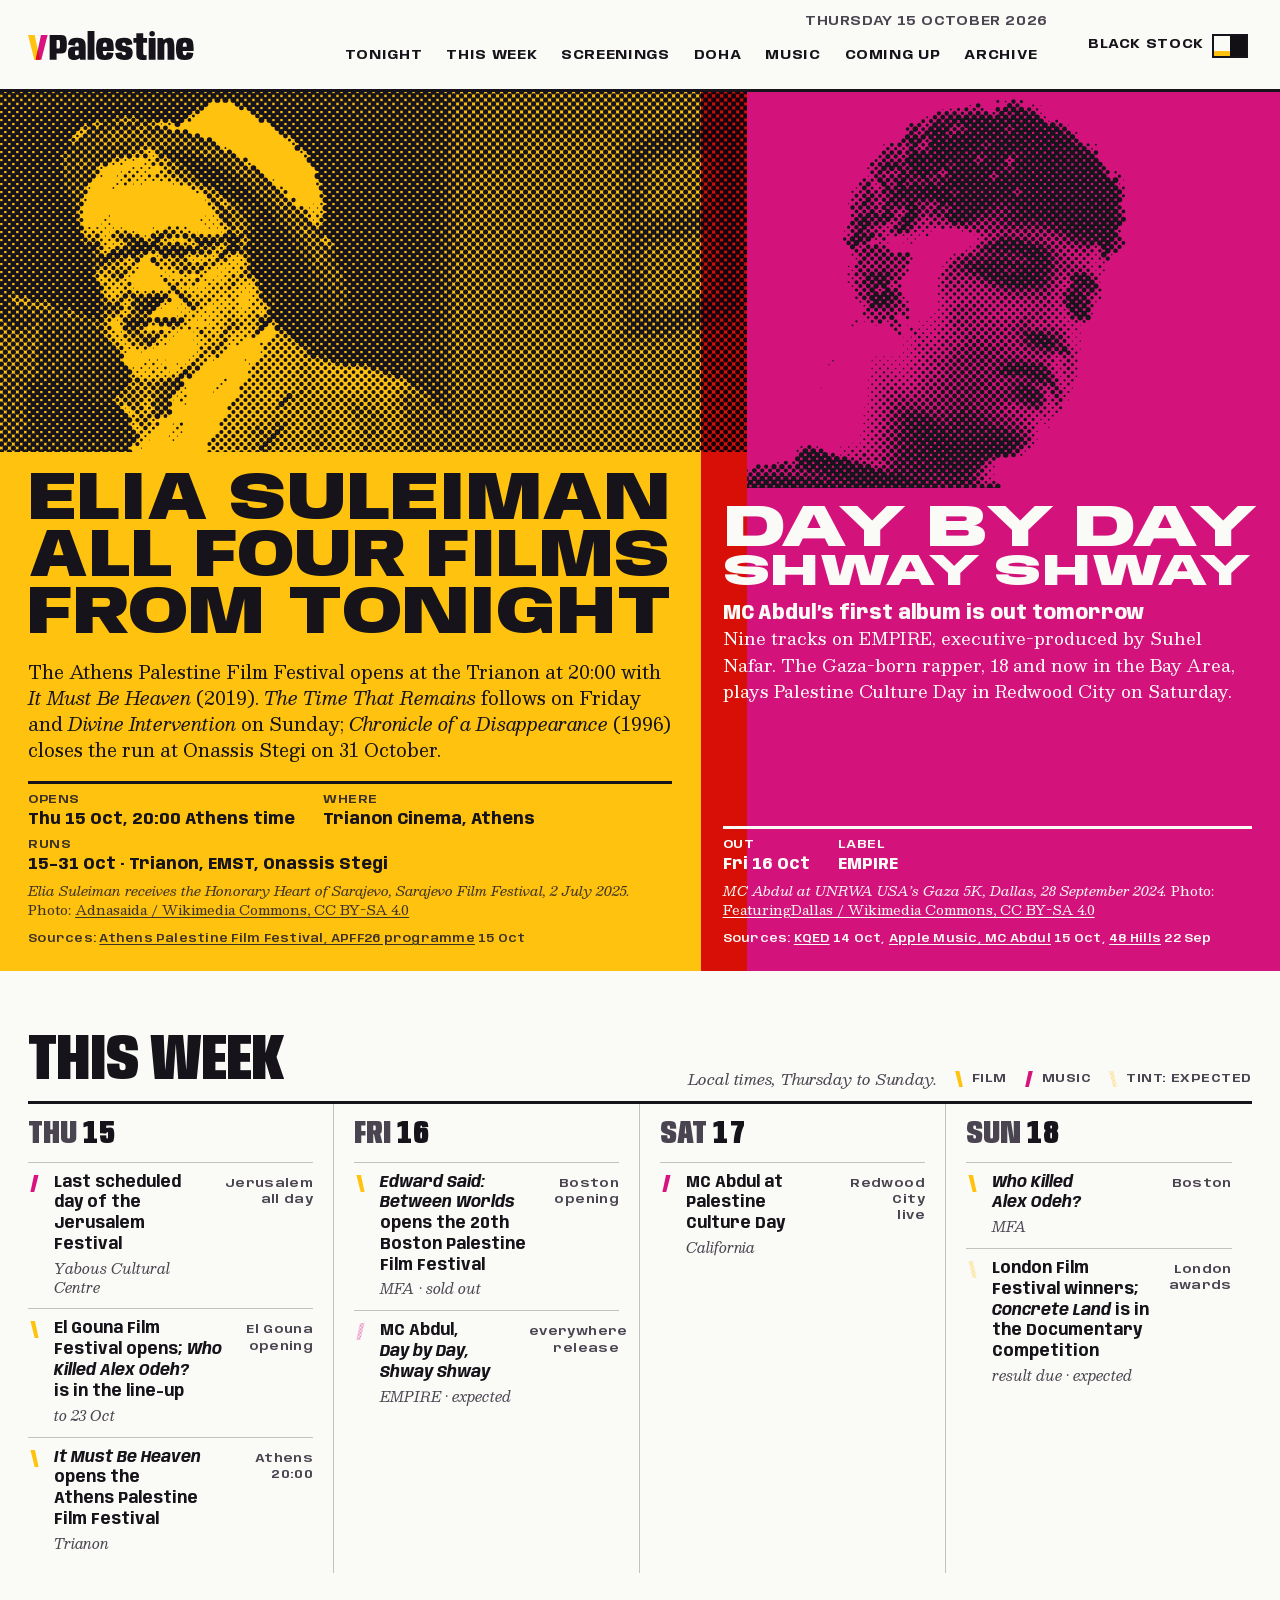
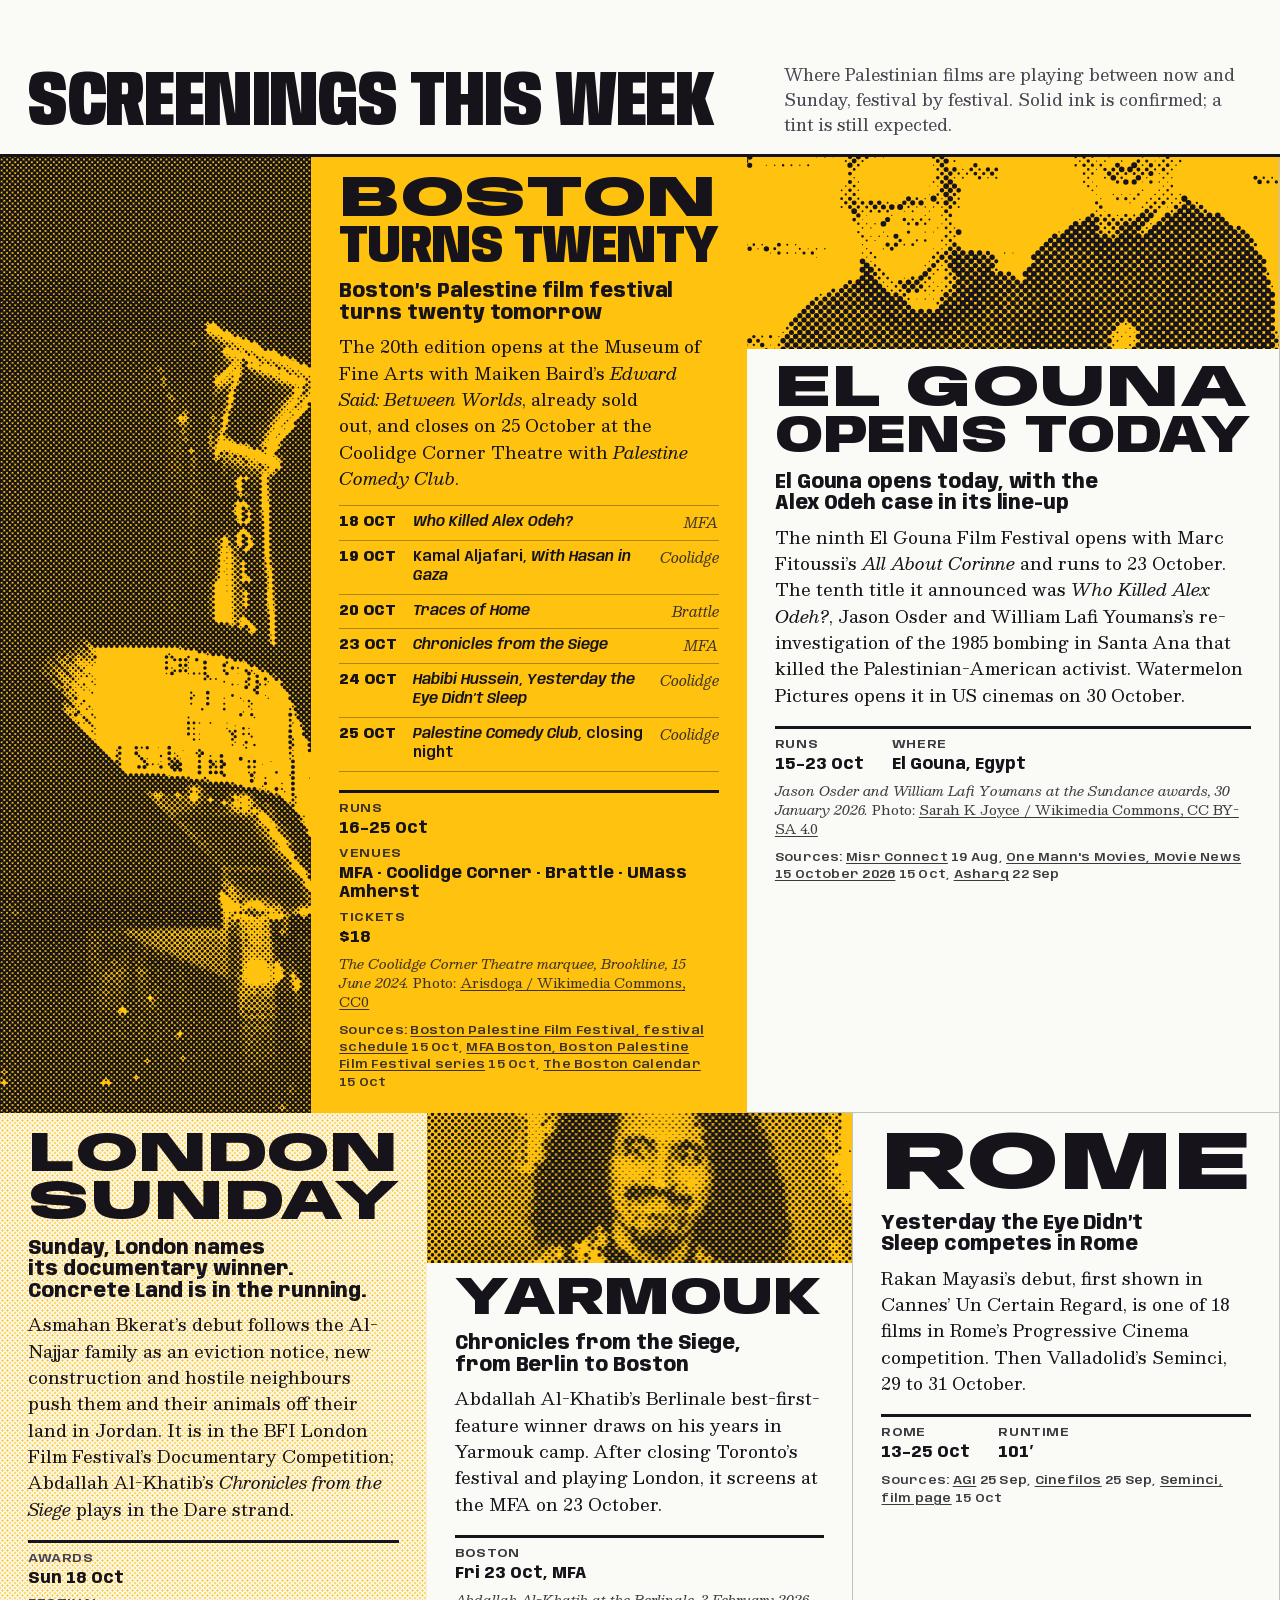
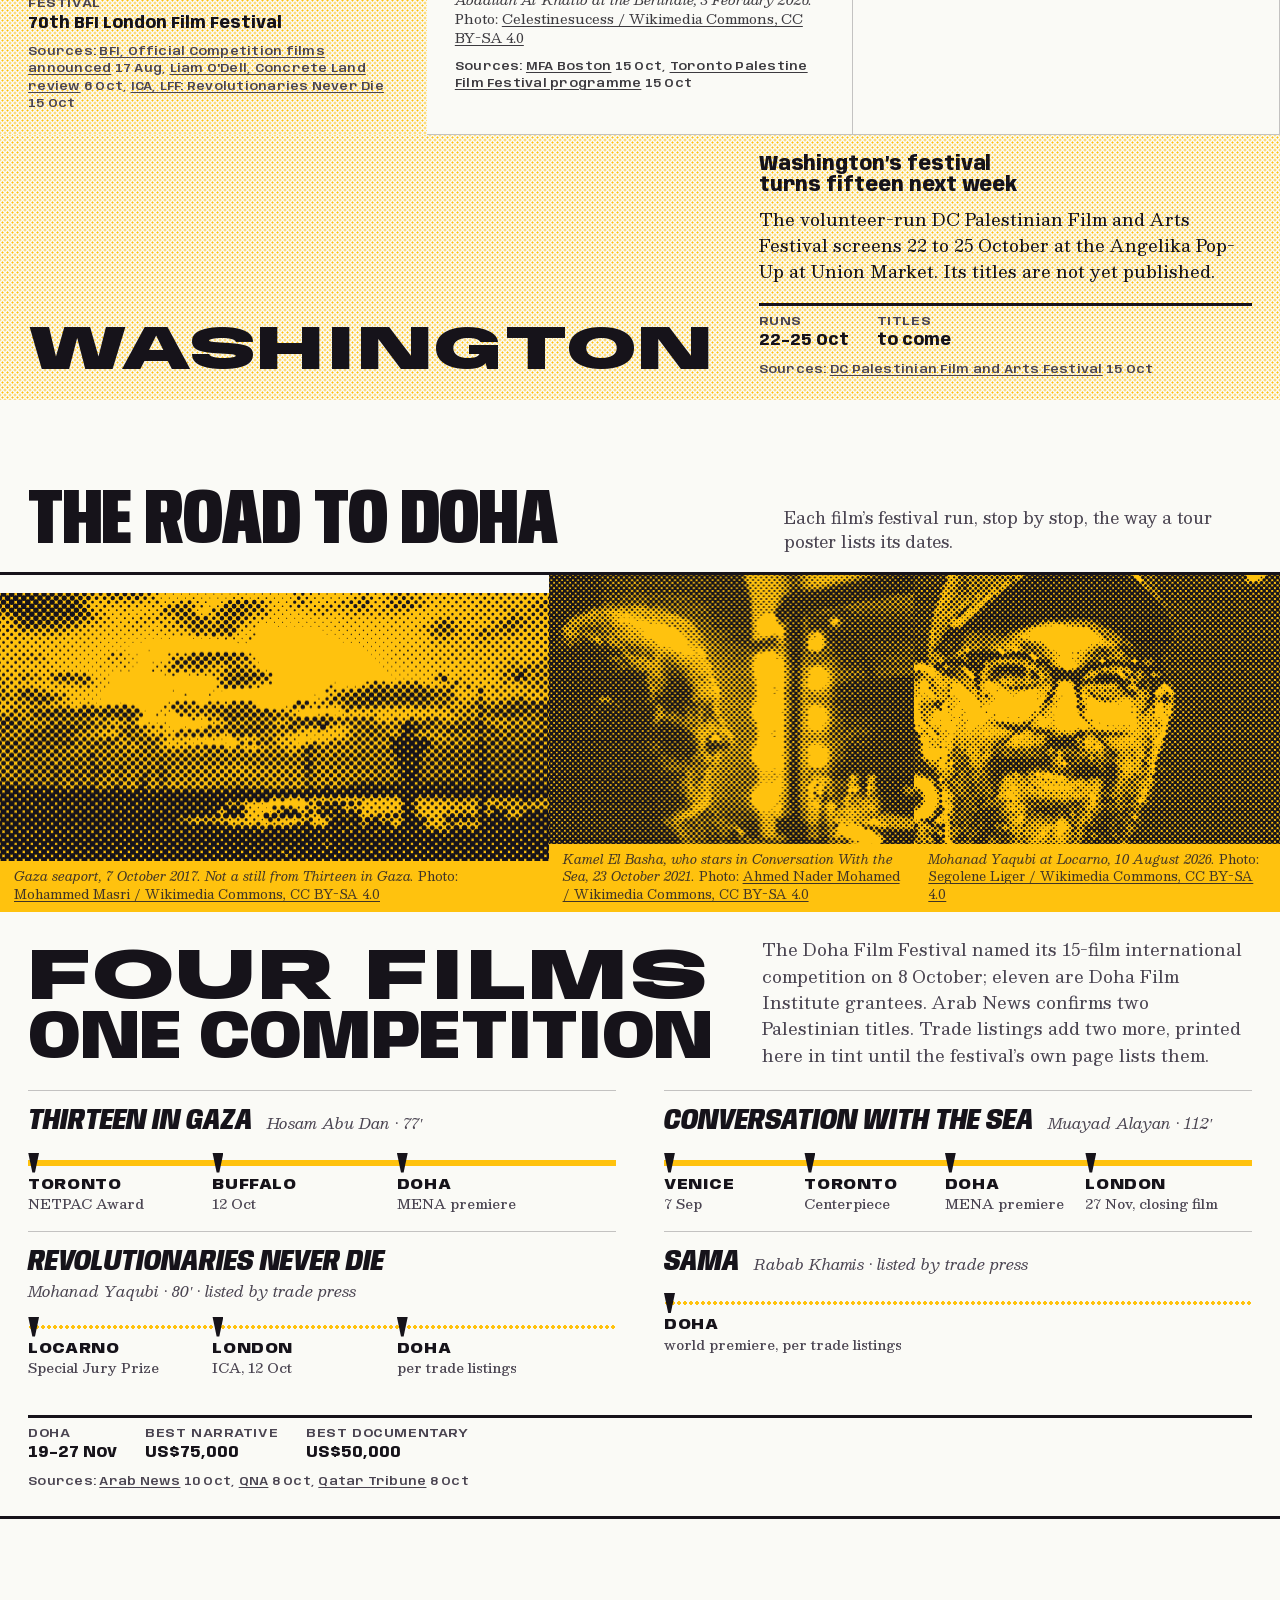
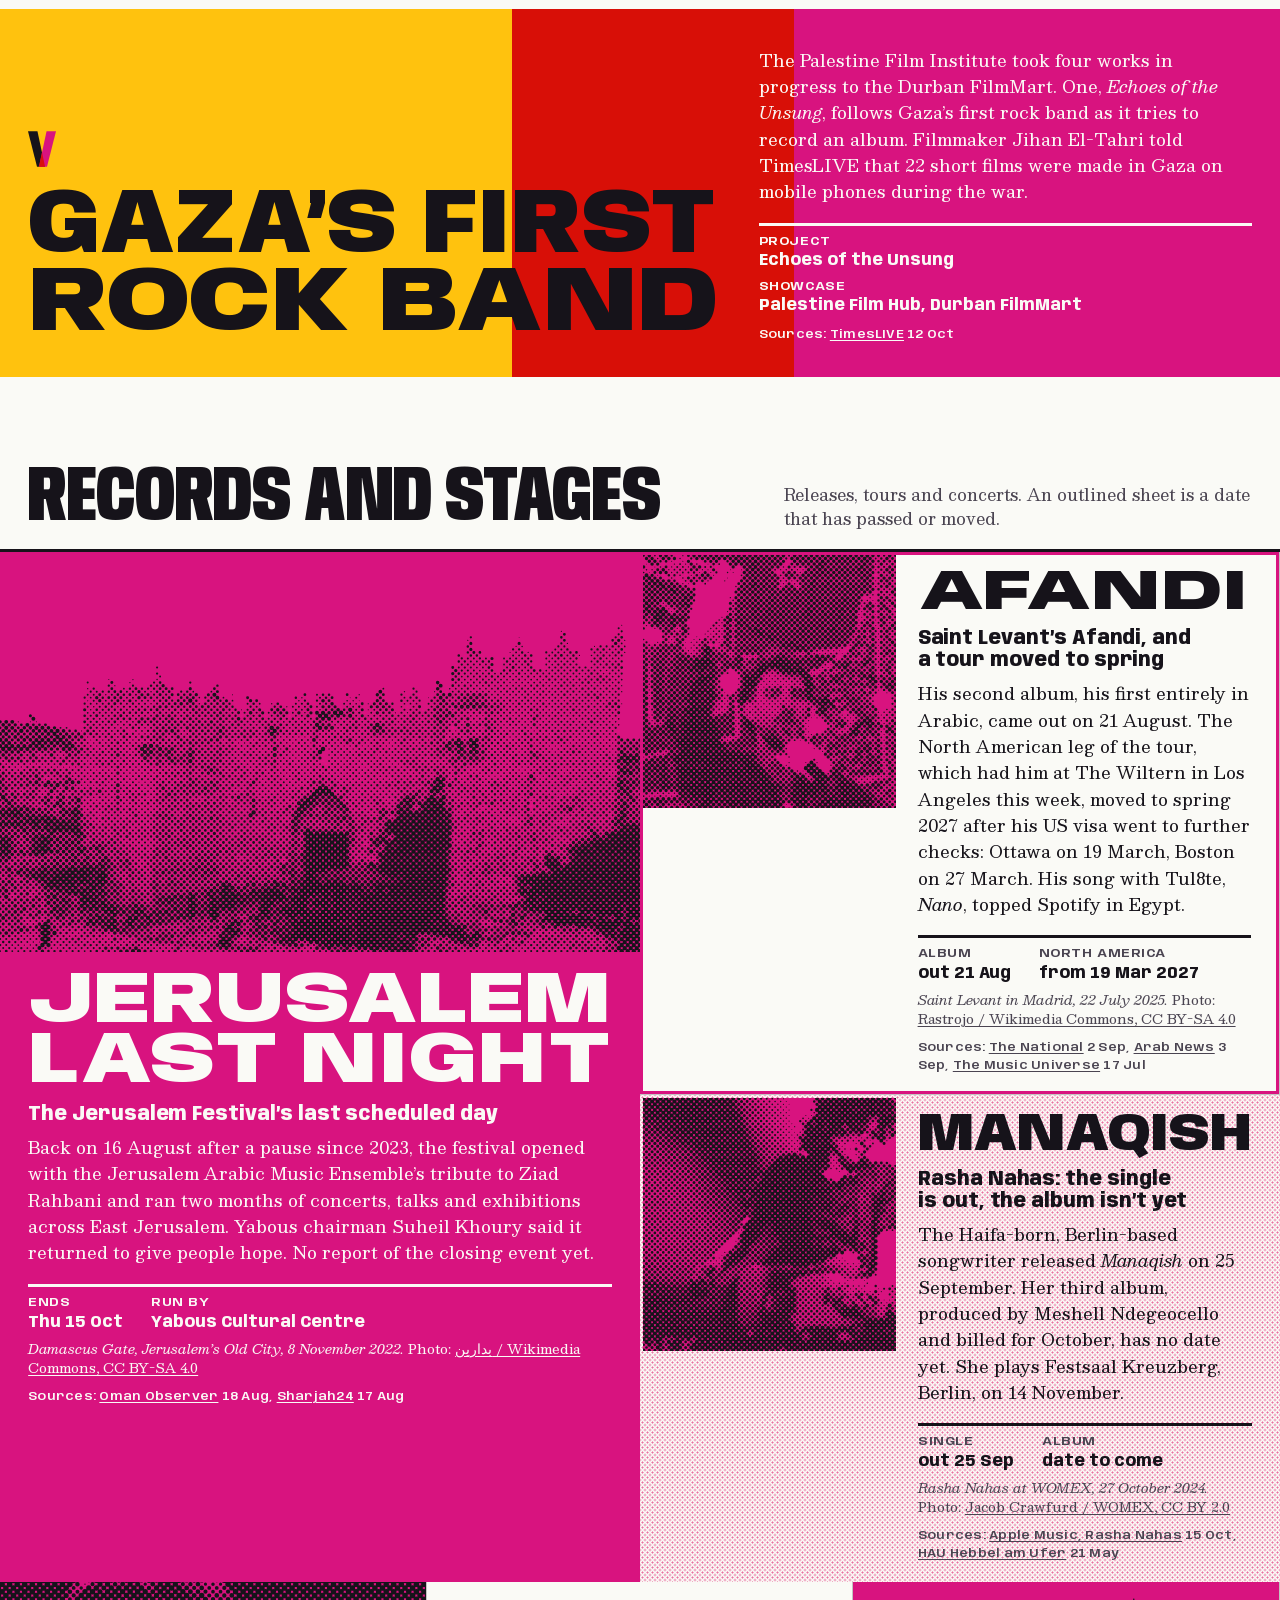
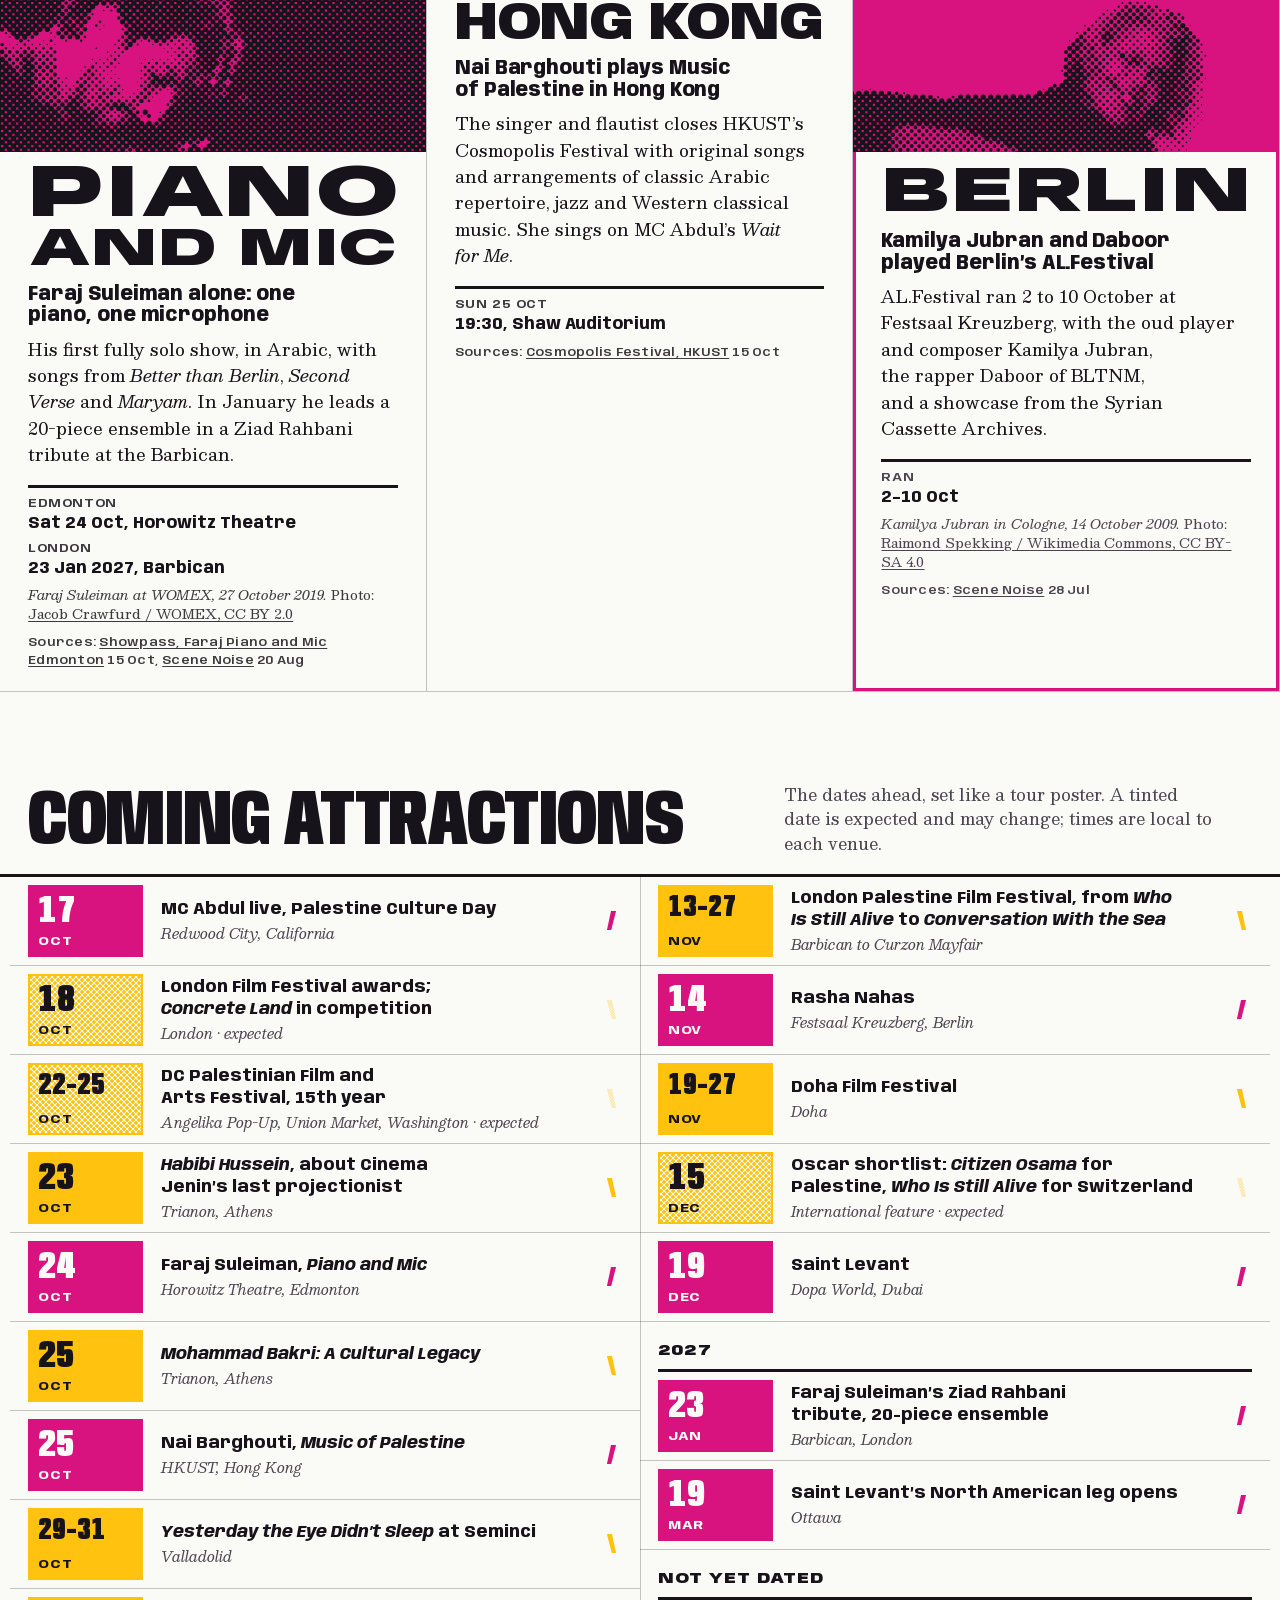
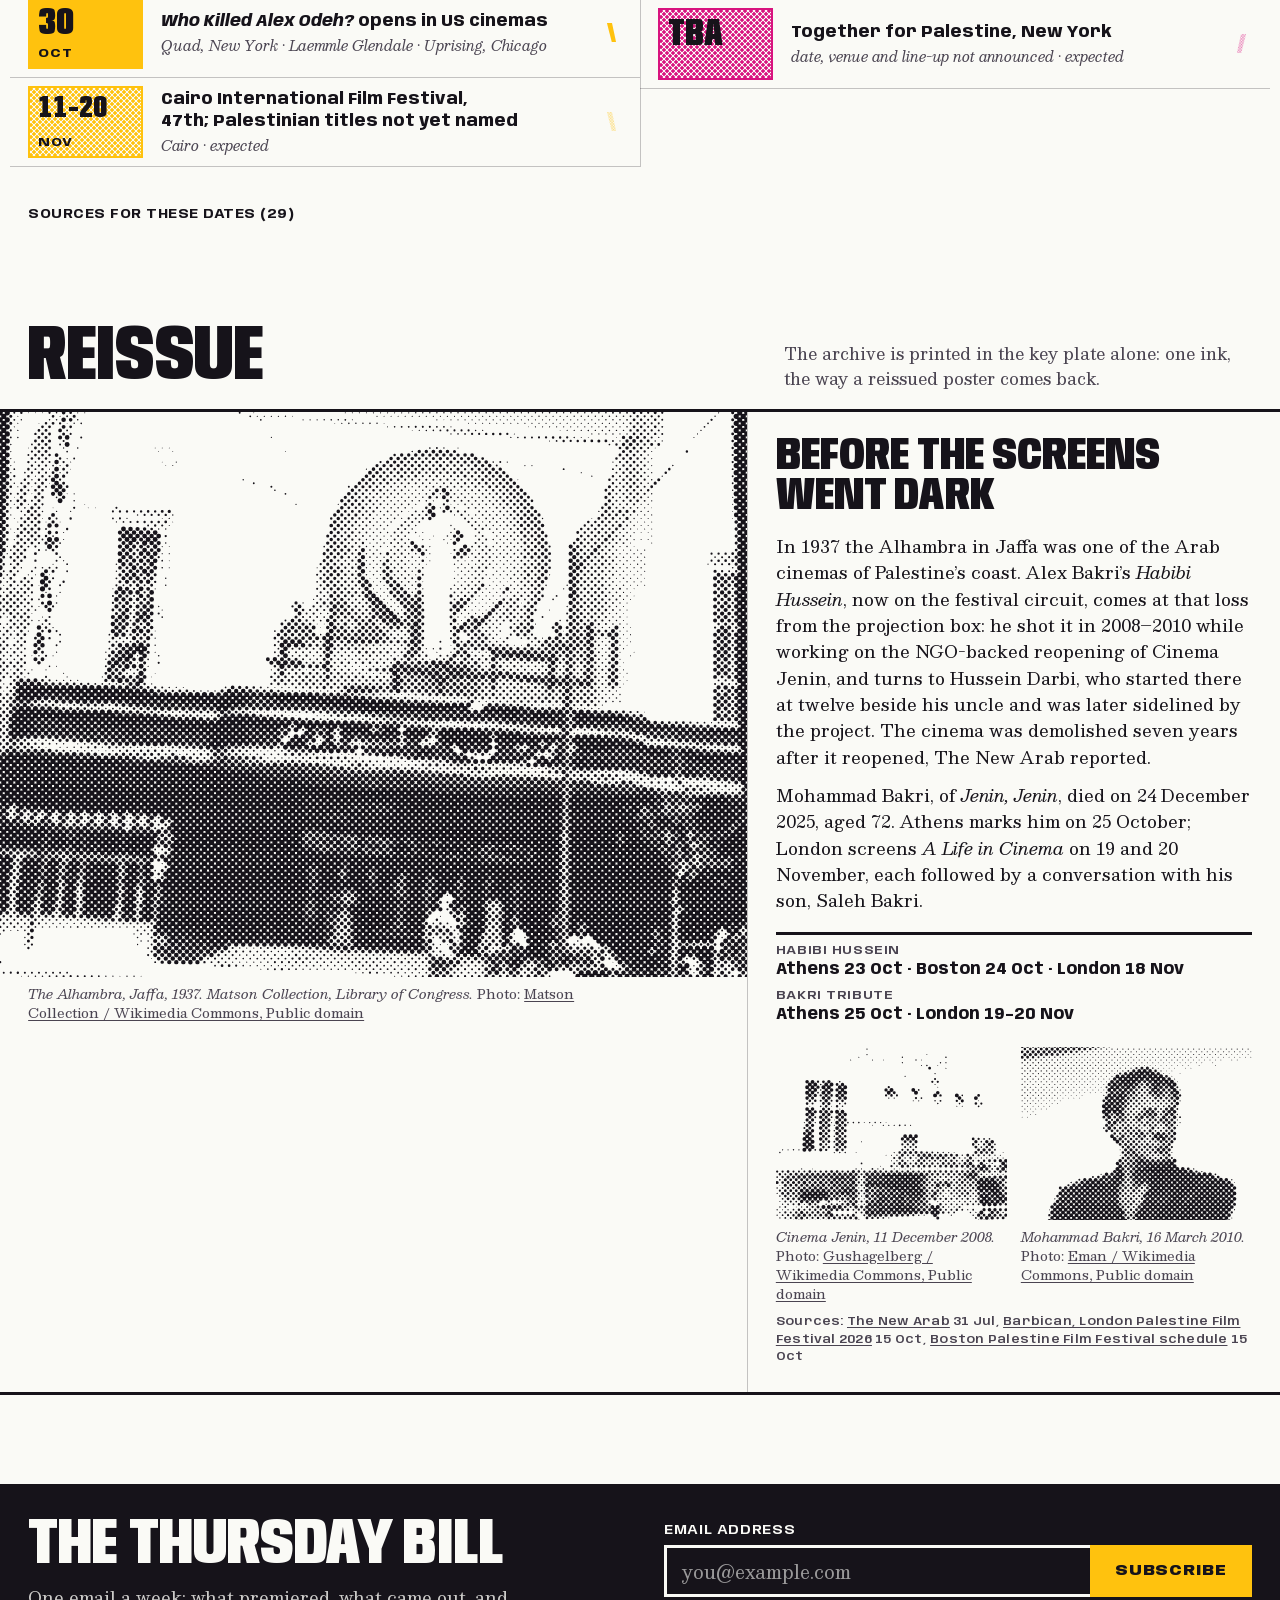
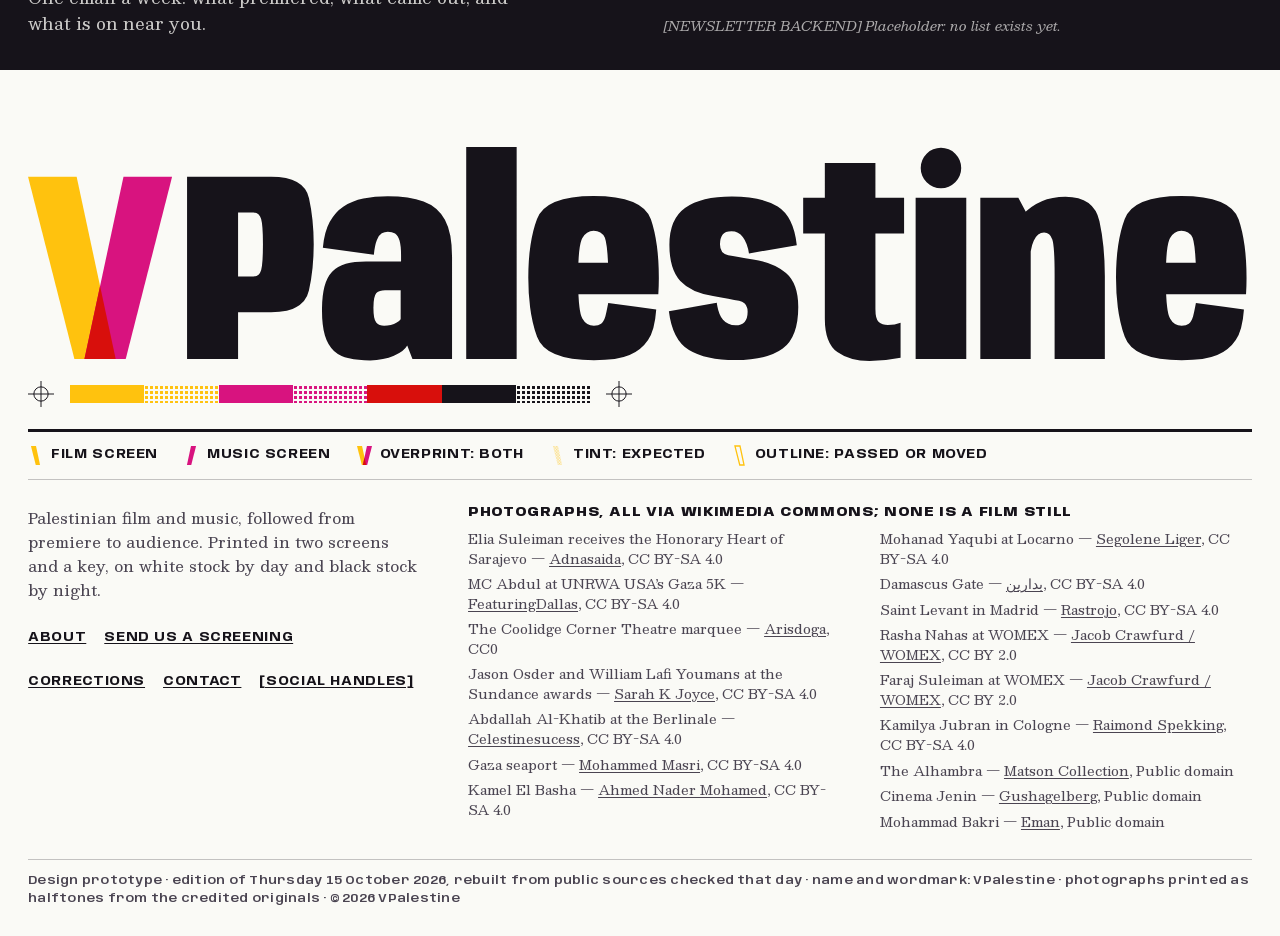
==== home.html @ 3d2f8ad1 "VPalestine prototype: Overprint identity book and homepage Identity built from zero for VPalestine (" ====
<!doctype html>
<html lang="en">
<head>
<meta charset="utf-8">
<meta name="viewport" content="width=device-width, initial-scale=1">
<title>VPalestine — Palestinian film and music · Thursday 15 October 2026</title>
<meta name="description" content="Palestinian film and music, followed from premiere to audience: tonight Elia Suleiman opens Athens, tomorrow MC Abdul's first album.">
<meta name="theme-color" content="#FAFAF6">
<meta property="og:type" content="website">
<meta property="og:site_name" content="VPalestine">
<meta property="og:title" content="VPalestine — Palestinian film and music">
<meta property="og:description" content="Followed from premiere to audience. Printed in two screens and a key.">
<meta property="og:image" content="https://taktek-dev.github.io/vpalestine-prototype/assets/og.png">
<meta name="twitter:card" content="summary_large_image">
<link rel="icon" href="favicon.svg?v=7" type="image/svg+xml">
<link rel="preload" href="assets/fonts/anybody-var.woff2?v=1" as="font" type="font/woff2" crossorigin>
<link rel="preload" href="assets/fonts/besley-var.woff2?v=1" as="font" type="font/woff2" crossorigin>
<link rel="stylesheet" href="assets/css/vp.css?v=7">
<script>(function(){var d=document.documentElement;try{if(localStorage.getItem('vp-stock')==='black')d.dataset.stock='black'}catch(e){}
var seen=false;try{seen=sessionStorage.getItem('vp-pulled')==='1'}catch(e){}
if((location.search.indexOf('pull')>-1||!seen)&&!matchMedia('(prefers-reduced-motion: reduce)').matches&&document.visibilityState!=='hidden'){d.classList.add('pulling');setTimeout(function(){d.classList.remove('pulling')},6000)}})();</script>
</head>
<body id="top">
<!--
THESIS: VPalestine prints Palestinian film and music like its film-week and concert posters: film in one silkscreen ink, music in the other, a third colour where they overprint. Refuses the dark streaming poster-grid and the festival-programme template.
OWN-WORLD: White stock is the light (black stock at night, inks opaque on an underbase). Projector yellow, fuchsia, overprint red, key. Anybody set to each sheet's measure by width, Besley for reading. Photos as 45-degree halftones. Rank by sheet format; state by ink density (solid, tint, outline); the V strokes are the legend.
STORY: Readers see tonight's film and tomorrow's record, plan the week from the handbill, follow festival runs, check dates ahead.
FIRST VIEWPORT: Left 7/12, a yellow one-sheet: halftone Suleiman, three fitted title lines, deck, billing band. Right: fuchsia MC Abdul sleeve overprinting the one-sheet's edge in red. Directly under, the This week handbill as a day-column strip.
FORM: Overprint, grounded candidate 3 of 7, seed 0b2cf4c5.
FINISH: unreviewed and undocumented is unfinished; this build ends with the finish review, the verdict, and DESIGN.md
-->
<a class="skip" href="#main">Skip to the edition</a><svg width="0" height="0" style="position:absolute" aria-hidden="true" focusable="false"><defs><pattern id="tint-f" width="110" height="110" patternUnits="userSpaceOnUse"><circle cx="27" cy="27" r="26" fill="var(--film)"/><circle cx="82" cy="82" r="26" fill="var(--film)"/></pattern><pattern id="tint-m" width="110" height="110" patternUnits="userSpaceOnUse"><circle cx="27" cy="27" r="26" fill="var(--music)"/><circle cx="82" cy="82" r="26" fill="var(--music)"/></pattern><pattern id="tint-o" width="110" height="110" patternUnits="userSpaceOnUse"><circle cx="27" cy="27" r="26" fill="var(--over)"/><circle cx="82" cy="82" r="26" fill="var(--over)"/></pattern></defs></svg><div class="marks" aria-hidden="true"><i></i><i></i><i></i><i></i></div><div class="squeegee" aria-hidden="true"></div><header class="mast"><a class="mark" href="./home.html"><svg viewBox="0 -220 9063 1570" role="img" aria-label="VPalestine, home"><path class="f" d="M0.0 0.0L360.0 0.0L649.2 1350.0L343.5 1350.0Z"/><path class="m" d="M707.0 0.0L1067.0 0.0L723.5 1350.0L417.8 1350.0Z"/><path class="o" d="M533.5 810.0L649.2 1350.0L417.8 1350.0Z"/><g class="w"><path transform="translate(1137 1350) scale(1 -1)" d="M40.872472789138556 0.0H418.6870838999748V346.0653406791389H663.1478675603867Q907.6145270727575 346.0653406791389 943.3359496425837 506.2498502526432Q979.05737221241 666.4343598261476 979.05737221241 850.2591231539845Q979.05737221241 1032.180932380259 944.0916869472712 1191.0904661901295Q909.1260016821325 1350.0 663.1478675603867 1350.0H40.872472789138556ZM418.6870838999748 611.4152366258204V1084.6501040533185H533.0216710343957Q575.2065082378685 1084.6501040533185 589.0512640122324 1037.6693802587688Q602.8960197865963 990.6886564642191 602.8960197865963 849.2678052866759Q602.8960197865963 706.393810916692 589.8070013169199 658.9045237712562Q576.7179828472435 611.4152366258204 533.0216710343957 611.4152366258204ZM1396.9759109020233 -10.430395152419806Q1446.3371845073998 -10.430395152419806 1491.351659733802 -0.8061260934919119Q1536.3661349602044 8.818142965435982 1572.9924976434559 24.75077431462705Q1609.6188603267074 40.68340566381812 1635.436639867723 59.77705954760313Q1661.2544194087386 78.87071343138814 1671.5924309194088 99.34230790659785L1710.1843377761543 0.0H2003.5082371346653V757.9716009907424Q2003.5082371346653 934.7974900901318 1950.694851236418 1031.5084442421794Q1897.8814653381705 1128.219398394227 1792.7007393520325 1167.0112431496382Q1687.5200133658946 1205.8030879050493 1527.5993469804525 1205.8030879050493Q1429.8090711273253 1205.8030879050493 1346.5483389552683 1188.4870596583933Q1263.2876067832112 1171.1710314117372 1200.2155973874032 1129.939749887213Q1137.1435879915953 1088.708468362689 1096.973026432097 1013.9805184099823Q1056.8024648725986 939.2525684572756 1046.7040048539639 824.3802020959556L1424.2082557491958 772.58149876073Q1431.7442417219281 844.730436630547 1446.9119554273784 881.4128036331385Q1462.0796691328287 918.09517063573 1483.0830964036286 930.4159653726965Q1504.0865236744285 942.736760109663 1527.9038266055286 942.736760109663Q1559.894846495241 942.736760109663 1581.5351577848196 928.6911115609109Q1603.1754690743983 914.6454630121589 1614.5297010615468 876.8347753416747Q1625.8839330486953 839.0240876711905 1625.8839330486953 765.7310820631683V722.3884507268667H1365.4000836722553Q1278.690626066178 722.3884507268667 1216.59436846897 704.5473865699023Q1154.498110871762 686.7063224129379 1115.32662021555 645.5959345847368Q1076.155129559338 604.4855467565358 1058.1800131779164 535.0575316790491Q1040.2048967964947 465.6295166015625 1040.2048967964947 360.8956172019243Q1040.2048967964947 246.23455632850528 1061.934267802164 173.15076110325754Q1083.6636388078332 100.0669658780098 1128.9270982444286 59.82939921319485Q1174.190557681024 19.591832548379898 1240.3805060200393 4.580718697980046Q1306.5704543590546 -10.430395152419806 1396.9759109020233 -10.430395152419806ZM1500.381991069764 245.7091518379748Q1482.3783749453723 245.7091518379748 1467.5392053686082 250.85227323509753Q1452.7000357918441 255.99539463222027 1442.0641320105642 269.40774844400585Q1431.4282282292843 282.8201022557914 1426.3330176528543 308.5928629171103Q1421.2378070764244 334.3656235784292 1421.2378070764244 378.13637671619654Q1421.2378070764244 422.7615610063076 1426.9714517276734 449.2929702308029Q1432.7050963789225 475.8243794552982 1443.2159330807626 487.9974935874343Q1453.7267697826028 500.1706077195704 1470.0804956518114 504.35157695785165Q1486.43422152102 508.5325461961329 1506.7229069061577 508.5325461961329H1622.953367471695V294.37175719439983Q1613.8142447657883 280.9603174291551 1594.0860947594047 269.25133732147515Q1574.357944753021 257.5423572137952 1549.8102364763618 251.625754525885Q1525.2625281997025 245.7091518379748 1500.381991069764 245.7091518379748ZM2108.486451379955 0.0H2482.0765020623803V1570.0H2108.486451379955ZM3054.5884446799755 -9.593090701848269V246.85093591362238Q2998.094798501581 246.85093591362238 2968.512775786221 300.4409730806947Q2937.3707555122674 351.54670837149024 2937.3707555122674 599.4950694255531Q2937.3707555122674 839.6076580733061 2967.776399899274 893.6569497101009Q2998.209217019379 949.2177159562707 3052.4562678933144 949.2177159562707Q3109.833019066602 949.2177159562707 3135.6685219705105 898.560342554003Q3152.022191543132 855.5737932808697 3158.877500180155 713.2166108079255H2906.1119918115437V480.13037346303463H3531.434116870165Q3535.201986897737 535.7197537012398 3535.201986897737 599.547475039959Q3535.201986897737 861.4693441167474 3476.3217299319804 1034.8647805824876Q3414.3971735313535 1207.2602170482278 3052.0376156680286 1207.2602170482278Q2695.922808188945 1207.2602170482278 2632.891061965376 1036.3394751697779Q2568.3264909163117 865.418733291328 2568.3264909163117 600.9521985687315Q2568.3264909163117 338.95838848128915 2633.181612893939 163.90265011042356Q2694.992435436696 -9.593090701848269 3054.5884446799755 -9.593090701848269ZM3054.5884446799755 246.85093591362238V-9.593090701848269Q3229.842917665839 -9.593090701848269 3318.2726346738636 28.84991692006588Q3405.750874631107 66.34144749119878 3455.3290830664337 140.49202181398869Q3504.8315958194435 212.15829426050186 3515.9300558380783 367.02714831382036L3160.1684898510575 415.057981621474Q3149.4886820577085 357.22463177517056 3139.4472736753523 316.1353252530098Q3127.8730404675007 276.557493340224 3107.5837653540075 261.6663667857647Q3088.778792116791 246.85093591362238 3054.5884446799755 246.85093591362238ZM4101.88112828508 -8.337134025990963Q4338.097772747278 -8.337134025990963 4453.003186091781 76.8846078813076Q4567.908599436283 162.10634978860617 4567.908599436283 384.8665456213057Q4567.908599436283 558.551305796951 4476.941154759377 636.7068599369377Q4385.973710082471 714.8624140769243 4233.603555444628 736.5413069352508Q4109.722224857658 758.8299784548581 4048.870115827769 768.8341037798673Q3988.01800679788 778.8382291048765 3988.01800679788 848.8034650199115Q3988.01800679788 894.7748171314597 4006.7748958282173 920.3733112215996Q4025.5317848585546 945.9718053117394 4073.3314515911043 945.9718053117394Q4125.180420864373 945.9718053117394 4158.244148500264 901.8810224495828Q4191.307876136154 857.7902395874262 4202.8249883800745 781.5642668157816L4557.025679323822 842.268839482218Q4533.7863047719 1055.1523033380508 4415.339015562087 1128.9933937452734Q4296.891726352274 1202.8344841524959 4075.843364942819 1202.8344841524959Q3848.975314658135 1202.8344841524959 3731.196422036737 1119.4133355300874Q3613.4175294153392 1035.9921869076788 3613.4175294153392 845.7206886671484Q3613.4175294153392 663.9598146900535 3694.0518442094326 577.7647408787161Q3774.686159003526 491.56966706737876 3936.0665923170745 466.7707790918648Q4065.970970015973 443.5849759876728 4129.430219922215 430.593905845657Q4192.889469828457 417.6028357036412 4192.889469828457 349.3193769417703Q4192.889469828457 299.6578985415399 4170.4539928194135 274.30104779079556Q4148.01851581037 248.94419704005122 4103.74604421109 248.94419704005122Q4044.8653879724443 248.94419704005122 4010.3682799134403 289.63034911081195Q3975.8711718544364 330.3165011815727 3964.354059610516 415.64287619292736L3609.6205438412726 354.1009990759194Q3635.3718317449093 141.32742386311293 3758.613193789497 66.49514491856098Q3881.8545558340847 -8.337134025990963 4101.88112828508 -8.337134025990963ZM5095.349057447165 -15.061864878982306Q5214.628976762295 -15.061864878982306 5325.712668642402 8.2059326171875V267.4663522094488Q5284.222324285656 251.2014118693769 5231.832770779729 251.2014118693769Q5188.542287643999 251.2014118693769 5163.94357874617 272.89429742097855Q5139.344869848341 294.5871829725802 5139.344869848341 369.4741500094533V928.44736944139H5351.658363588154V1193.7972653880715H5139.344869848341V1450.8921865522861H4764.689169514924V1193.7972653880715H4604.248878967017V928.44736944139H4764.689169514924V298.7272070981562Q4764.689169514924 117.83180275186896 4857.263674123213 51.38496893644333Q4949.838178731501 -15.061864878982306 5095.349057447165 -15.061864878982306ZM5437.22069459036 0.0H5812.295047149062V1193.8399658203125H5437.22069459036ZM5916.359891012311 0.0H6289.531289469451V1022.552251316607L6198.037223745137 1193.7972653880715H5916.359891012311ZM6466.544713515788 0.0H6838.650462321937V612.5995636321604Q6838.650462321937 839.2732189632952 6798.745305798948 1020.5965519901365Q6758.8401492759585 1201.9198850169778 6547.138627074659 1201.9198850169778Q6350.491714861244 1201.9198850169778 6225.352161355317 1063.8536570128053Q6100.212607849389 925.7874290086329 6100.212607849389 738.7523068971932L6283.251506090164 697.7268019020557Q6283.251506090164 815.7768354378641 6311.938825946301 876.1734122540802Q6340.626145802438 936.5699890702963 6388.318474687636 936.5699890702963Q6432.588416706771 936.5699890702963 6449.5665651112795 884.6198904663324Q6466.544713515788 832.6697918623686 6466.544713515788 623.9937443137169ZM7407.5884446799755 -9.593090701848269V246.85093591362238Q7351.094798501581 246.85093591362238 7321.512775786221 300.4409730806947Q7290.370755512267 351.54670837149024 7290.370755512267 599.4950694255531Q7290.370755512267 839.6076580733061 7320.776399899274 893.6569497101009Q7351.209217019379 949.2177159562707 7405.456267893314 949.2177159562707Q7462.833019066602 949.2177159562707 7488.6685219705105 898.560342554003Q7505.022191543132 855.5737932808697 7511.877500180155 713.2166108079255H7259.111991811544V480.13037346303463H7884.434116870165Q7888.201986897737 535.7197537012398 7888.201986897737 599.547475039959Q7888.201986897737 861.4693441167474 7829.32172993198 1034.8647805824876Q7767.3971735313535 1207.2602170482278 7405.037615668029 1207.2602170482278Q7048.922808188945 1207.2602170482278 6985.891061965376 1036.3394751697779Q6921.326490916312 865.418733291328 6921.326490916312 600.9521985687315Q6921.326490916312 338.95838848128915 6986.181612893939 163.90265011042356Q7047.992435436696 -9.593090701848269 7407.5884446799755 -9.593090701848269ZM7407.5884446799755 246.85093591362238V-9.593090701848269Q7582.842917665839 -9.593090701848269 7671.272634673864 28.84991692006588Q7758.750874631107 66.34144749119878 7808.329083066434 140.49202181398869Q7857.8315958194435 212.15829426050186 7868.930055838078 367.02714831382036L7513.1684898510575 415.057981621474Q7502.4886820577085 357.22463177517056 7492.447273675352 316.1353252530098Q7480.873040467501 276.557493340224 7460.5837653540075 261.6663667857647Q7441.778792116791 246.85093591362238 7407.5884446799755 246.85093591362238ZM5774.8 1414.2A150 150 0 1 0 5474.8 1414.2A150 150 0 1 0 5774.8 1414.2Z"/></g></svg></a><div class="mid"><p class="dateline"><time datetime="2026-10-15">Thursday 15 October 2026</time></p><nav aria-label="Sections"><ul><li><a href="#tonight">Tonight</a></li><li><a href="#week">This week</a></li><li><a href="#screens">Screenings</a></li><li><a href="#doha">Doha</a></li><li><a href="#record">Music</a></li><li><a href="#coming">Coming up</a></li><li><a href="#reissue">Archive</a></li></ul></nav></div><button class="stock" type="button" aria-pressed="false"><span class="lbl">Black stock</span><span class="sw" aria-hidden="true"><i></i><i></i></span></button></header><main id="main"><section class="tonight" id="tonight" aria-label="Tonight and tomorrow"><article class="one ink ink-film p-film" id="suleiman-athens"><figure class="plate " data-fx="0.64" data-fy="0.29" data-zoom="2.6" data-lpi="132"><img src="assets/img/photo/suleiman.webp?v=7" width="1920" height="1277" alt="Elia Suleiman, in a hat and dark suit, holding a framed award on a stage beside its presenter" fetchpriority="high" decoding="async"></figure><div class="body p-key"><h1 class="lines " data-fit><a class="stretch" href="#suleiman-athens"><span class="vh">Elia Suleiman: all four films, from tonight in Athens</span><span aria-hidden="true"><span class="ln">Elia Suleiman</span><span class="ln">all four films</span><span class="ln">from tonight</span></span></a></h1><p class="deck">The Athens Palestine Film Festival opens at the Trianon at 20:00 with <em>It Must Be Heaven</em> (2019). <em>The Time That Remains</em> follows on Friday and <em>Divine Intervention</em> on Sunday; <em>Chronicle of a Disappearance</em> (1996) closes the run at Onassis Stegi on 31 October.</p><dl class="band"><div><dt>Opens</dt><dd>Thu 15 Oct, 20:00 Athens time</dd></div><div><dt>Where</dt><dd>Trianon Cinema, Athens</dd></div><div><dt>Runs</dt><dd>15–31 Oct · Trianon, EMST, Onassis Stegi</dd></div></dl><p class="cap">Elia Suleiman receives the Honorary Heart of Sarajevo, Sarajevo Film Festival, 2 July 2025. <span class="cr">Photo: <a href="https://commons.wikimedia.org/wiki/File:Po%C4%8Dasno_Srce_Sarajeva_Elia_Suleiman.jpg">Adnasaida / Wikimedia Commons, CC BY-SA 4.0</a></span></p><p class="src">Sources: <a href="https://athenspalestinefilmfestival.org/2026/program">Athens Palestine Film Festival, APFF26 programme</a> 15 Oct</p></div></article><article class="sleeve ink ink-music p-music" id="mc-abdul"><figure class="plate " data-fx="0.48" data-fy="0.3" data-lpi="96"><img src="assets/img/photo/mc-abdul.webp?v=7" width="960" height="1587" alt="MC Abdul on stage with an in-ear monitor, holding a microphone" fetchpriority="high" decoding="async"></figure><div class="txt p-key"><h2 class="lines " data-fit><a class="stretch" href="#mc-abdul"><span class="vh">MC Abdul’s first album is out tomorrow</span><span aria-hidden="true"><span class="ln">Day by Day</span><span class="ln">Shway Shway</span></span></a></h2><p class="hed">MC Abdul’s first album is out tomorrow</p><p class="copy">Nine tracks on EMPIRE, executive-produced by Suhel Nafar. The Gaza-born rapper, 18 and now in the Bay Area, plays Palestine Culture Day in Redwood City on Saturday.</p><dl class="band"><div><dt>Out</dt><dd>Fri 16 Oct</dd></div><div><dt>Label</dt><dd>EMPIRE</dd></div></dl><p class="cap">MC Abdul at UNRWA USA’s Gaza 5K, Dallas, 28 September 2024. <span class="cr">Photo: <a href="https://commons.wikimedia.org/wiki/File:MC_Abdul_2.jpg">FeaturingDallas / Wikimedia Commons, CC BY-SA 4.0</a></span></p><p class="src">Sources: <a href="https://www.kqed.org/arts/13994726/mc-abdul-palestinian-rapper-empire-bay-area-gaza-day-by-day-shway-shway">KQED</a> 14 Oct, <a href="https://music.apple.com/my/artist/mc-abdul/1573987204">Apple Music, MC Abdul</a> 15 Oct, <a href="https://48hills.org/2026/09/gazas-mc-abdul-on-life-in-the-bay-and-a-debut-album-that-maps-his-journey/">48 Hills</a> 22 Sep</p></div></article></section><section class="week" id="week" aria-labelledby="week-h"><div class="wk-head"><h2 id="week-h">This week</h2><p class="how">Local times, Thursday to Sunday. <span><svg class="vk" viewBox="0 0 650 1350" preserveAspectRatio="xMidYMid meet" aria-hidden="true"><path class="f" d="M0.0 0.0L360.0 0.0L649.2 1350.0L343.5 1350.0Z"/></svg> Film</span><span><svg class="vk" viewBox="417 0 650 1350" preserveAspectRatio="xMidYMid meet" aria-hidden="true"><path class="m" d="M707.0 0.0L1067.0 0.0L723.5 1350.0L417.8 1350.0Z"/></svg> Music</span><span><svg class="vk due" viewBox="0 0 650 1350" preserveAspectRatio="xMidYMid meet" aria-hidden="true"><path class="f" d="M0.0 0.0L360.0 0.0L649.2 1350.0L343.5 1350.0Z"/></svg> Tint: expected</span></p></div><div class="days"><div class="day"><h3><span>Thu</span> 15</h3><ol><li class="on"><svg class="vk" viewBox="417 0 650 1350" preserveAspectRatio="xMidYMid meet" role="img" aria-label="Music, confirmed"><path class="m" d="M707.0 0.0L1067.0 0.0L723.5 1350.0L417.8 1350.0Z"/></svg><div><p class="w">Last scheduled day of the Jerusalem Festival</p><p class="p">Yabous Cultural Centre</p></div><p class="t">Jerusalem<br>all day</p></li><li class="on"><svg class="vk" viewBox="0 0 650 1350" preserveAspectRatio="xMidYMid meet" role="img" aria-label="Film, confirmed"><path class="f" d="M0.0 0.0L360.0 0.0L649.2 1350.0L343.5 1350.0Z"/></svg><div><p class="w">El Gouna Film Festival opens; <em>Who Killed Alex Odeh?</em> is in the line-up</p><p class="p">to 23 Oct</p></div><p class="t">El Gouna<br>opening</p></li><li class="on"><svg class="vk" viewBox="0 0 650 1350" preserveAspectRatio="xMidYMid meet" role="img" aria-label="Film, confirmed"><path class="f" d="M0.0 0.0L360.0 0.0L649.2 1350.0L343.5 1350.0Z"/></svg><div><p class="w"><em>It Must Be Heaven</em> opens the Athens Palestine Film Festival</p><p class="p">Trianon</p></div><p class="t">Athens<br>20:00</p></li></ol></div><div class="day"><h3><span>Fri</span> 16</h3><ol><li class="on"><svg class="vk" viewBox="0 0 650 1350" preserveAspectRatio="xMidYMid meet" role="img" aria-label="Film, confirmed"><path class="f" d="M0.0 0.0L360.0 0.0L649.2 1350.0L343.5 1350.0Z"/></svg><div><p class="w"><em>Edward Said: Between Worlds</em> opens the 20th Boston Palestine Film Festival</p><p class="p">MFA · sold out</p></div><p class="t">Boston<br>opening</p></li><li class="due"><svg class="vk due" viewBox="417 0 650 1350" preserveAspectRatio="xMidYMid meet" role="img" aria-label="Music, expected"><path class="m" d="M707.0 0.0L1067.0 0.0L723.5 1350.0L417.8 1350.0Z"/></svg><div><p class="w">MC Abdul, <em>Day by Day, Shway Shway</em></p><p class="p">EMPIRE · expected</p></div><p class="t">everywhere<br>release</p></li></ol></div><div class="day"><h3><span>Sat</span> 17</h3><ol><li class="on"><svg class="vk" viewBox="417 0 650 1350" preserveAspectRatio="xMidYMid meet" role="img" aria-label="Music, confirmed"><path class="m" d="M707.0 0.0L1067.0 0.0L723.5 1350.0L417.8 1350.0Z"/></svg><div><p class="w">MC Abdul at Palestine Culture Day</p><p class="p">California</p></div><p class="t">Redwood City<br>live</p></li></ol></div><div class="day"><h3><span>Sun</span> 18</h3><ol><li class="on"><svg class="vk" viewBox="0 0 650 1350" preserveAspectRatio="xMidYMid meet" role="img" aria-label="Film, confirmed"><path class="f" d="M0.0 0.0L360.0 0.0L649.2 1350.0L343.5 1350.0Z"/></svg><div><p class="w"><em>Who Killed Alex Odeh?</em></p><p class="p">MFA</p></div><p class="t">Boston</p></li><li class="due"><svg class="vk due" viewBox="0 0 650 1350" preserveAspectRatio="xMidYMid meet" role="img" aria-label="Film, expected"><path class="f" d="M0.0 0.0L360.0 0.0L649.2 1350.0L343.5 1350.0Z"/></svg><div><p class="w">London Film Festival winners; <em>Concrete Land</em> is in the Documentary Competition</p><p class="p">result due · expected</p></div><p class="t">London<br>awards</p></li></ol></div></div></section><section class="sec" id="screens" aria-labelledby="screens-h"><div class="head"><h2 id="screens-h">Screenings this week</h2><p>Where Palestinian films are playing between now and Sunday, festival by festival. Solid ink is confirmed; a tint is still expected.</p></div><div class="wall"><article class="sheet half ink ink-film" id="boston"><figure class="plate " data-fx="0.45" data-fy="0.3" data-lpi="80" data-gamma="1.7"><img src="assets/img/photo/coolidge.webp?v=7" width="1280" height="1931" alt="The lit vertical sign and marquee of the Coolidge Corner Theatre at night" loading="lazy" decoding="async"></figure><div class="txt"><h3 class="lines " data-fit><a class="stretch" href="#boston"><span class="vh">Boston’s Palestine film festival turns twenty tomorrow</span><span aria-hidden="true"><span class="ln">Boston</span><span class="ln">turns twenty</span></span></a></h3><p class="hed">Boston’s Palestine film festival turns twenty tomorrow</p><p class="copy">The 20th edition opens at the Museum of Fine Arts with Maiken Baird’s <em>Edward Said: Between Worlds</em>, already sold out, and closes on 25 October at the Coolidge Corner Theatre with <em>Palestine Comedy Club</em>.</p><ol class="dates"><li><b>18 Oct</b><span><em>Who Killed Alex Odeh?</em></span><span>MFA</span></li><li><b>19 Oct</b><span>Kamal Aljafari, <em>With Hasan in Gaza</em></span><span>Coolidge</span></li><li><b>20 Oct</b><span><em>Traces of Home</em></span><span>Brattle</span></li><li><b>23 Oct</b><span><em>Chronicles from the Siege</em></span><span>MFA</span></li><li><b>24 Oct</b><span><em>Habibi Hussein</em>, <em>Yesterday the Eye Didn’t Sleep</em></span><span>Coolidge</span></li><li><b>25 Oct</b><span><em>Palestine Comedy Club</em>, closing night</span><span>Coolidge</span></li></ol><dl class="band"><div><dt>Runs</dt><dd>16–25 Oct</dd></div><div><dt>Venues</dt><dd>MFA · Coolidge Corner · Brattle · UMass Amherst</dd></div><div><dt>Tickets</dt><dd>$18</dd></div></dl><p class="cap">The Coolidge Corner Theatre marquee, Brookline, 15 June 2024. <span class="cr">Photo: <a href="https://commons.wikimedia.org/wiki/File:Coolidge_Corner_Theatre_Marquee.jpg">Arisdoga / Wikimedia Commons, CC0</a></span></p><p class="src">Sources: <a href="https://bostonpalestinefilmfest.org/festival/">Boston Palestine Film Festival, festival schedule</a> 15 Oct, <a href="https://www.mfa.org/series/boston-palestine-film-festival">MFA Boston, Boston Palestine Film Festival series</a> 15 Oct, <a href="https://www.thebostoncalendar.com/events/boston-palestine-film-festival--12">The Boston Calendar</a> 15 Oct</p></div></article><article class="sheet window ink ink-stock" id="el-gouna"><figure class="plate ink-film" data-fx="0.5" data-fy="0.36" data-lpi="90"><img src="assets/img/photo/odeh-directors.webp?v=7" width="1280" height="1919" alt="Jason Osder and William Lafi Youmans holding an award in front of a Sundance backdrop" loading="lazy" decoding="async"></figure><h3 class="lines " data-fit><a class="stretch" href="#el-gouna"><span class="vh">El Gouna opens today, with the Alex Odeh case in its line-up</span><span aria-hidden="true"><span class="ln">El Gouna</span><span class="ln">opens today</span></span></a></h3><p class="hed">El Gouna opens today, with the Alex Odeh case in its line-up</p><p class="copy">The ninth El Gouna Film Festival opens with Marc Fitoussi’s <em>All About Corinne</em> and runs to 23 October. The tenth title it announced was <em>Who Killed Alex Odeh?</em>, Jason Osder and William Lafi Youmans’s re-investigation of the 1985 bombing in Santa Ana that killed the Palestinian-American activist. Watermelon Pictures opens it in US cinemas on 30 October.</p><dl class="band"><div><dt>Runs</dt><dd>15–23 Oct</dd></div><div><dt>Where</dt><dd>El Gouna, Egypt</dd></div></dl><p class="cap">Jason Osder and William Lafi Youmans at the Sundance awards, 30 January 2026. <span class="cr">Photo: <a href="https://commons.wikimedia.org/wiki/File:Sundance_awards_2026_-_Who_Killed_Alex_Odeh_-_Jason_Osder_and_William_Lafi_Youmans.jpg">Sarah K Joyce / Wikimedia Commons, CC BY-SA 4.0</a></span></p><p class="src">Sources: <a href="https://misrconnect.com/en/news/celebrities/el-gouna-film-festival-reveals-first-10-films-for-its-ninth-edition">Misr Connect</a> 19 Aug, <a href="https://onemannsmovies.com/movie-news/movie-news-15th-october-2026/">One Mann&#x27;s Movies, Movie News 15 October 2026</a> 15 Oct, <a href="https://asharq.com/art/197159/">Asharq</a> 22 Sep</p></article><article class="sheet lobby ink ink-film st-due" id="lff"><h3 class="lines " data-fit><a class="stretch" href="#lff"><span class="vh">Sunday, London names its documentary winner. Concrete Land is in the running.</span><span aria-hidden="true"><span class="ln">London</span><span class="ln">Sunday</span></span></a></h3><p class="hed">Sunday, London names its documentary winner. Concrete Land is in the running.</p><p class="copy">Asmahan Bkerat’s debut follows the Al-Najjar family as an eviction notice, new construction and hostile neighbours push them and their animals off their land in Jordan. It is in the BFI London Film Festival’s Documentary Competition; Abdallah Al-Khatib’s <em>Chronicles from the Siege</em> plays in the Dare strand.</p><dl class="band"><div><dt>Awards</dt><dd>Sun 18 Oct</dd></div><div><dt>Festival</dt><dd>70th BFI London Film Festival</dd></div></dl><p class="src">Sources: <a href="https://www.bfi.org.uk/london-film-festival/news/official-competition-films-70th-bfi-london-film-festival">BFI, Official Competition films announced</a> 17 Aug, <a href="https://liamodell.com/2026/10/06/concrete-land-review-bfi-london-film-festival-2026-jordan-palestine-film-festival/">Liam O&#x27;Dell, Concrete Land review</a> 6 Oct, <a href="https://ica.art/films/bfi-london-film-festival-2026/lff-revolutionaries-never-die">ICA, LFF: Revolutionaries Never Die</a> 15 Oct</p></article><article class="sheet lobby ink ink-stock" id="siege"><figure class="plate ink-film" data-fx="0.5" data-fy="0.3" data-lpi="90"><img src="assets/img/photo/alkhatib.webp?v=7" width="1280" height="1320" alt="Abdallah Al-Khatib, curly-haired, in a black-and-white keffiyeh, at the Berlinale" loading="lazy" decoding="async"></figure><h3 class="lines " data-fit><a class="stretch" href="#siege"><span class="vh">Chronicles from the Siege, from Berlin to Boston</span><span aria-hidden="true"><span class="ln">Yarmouk</span></span></a></h3><p class="hed">Chronicles from the Siege, from Berlin to Boston</p><p class="copy">Abdallah Al-Khatib’s Berlinale best-first-feature winner draws on his years in Yarmouk camp. After closing Toronto’s festival and playing London, it screens at the MFA on 23 October.</p><dl class="band"><div><dt>Boston</dt><dd>Fri 23 Oct, MFA</dd></div></dl><p class="cap">Abdallah Al-Khatib at the Berlinale, 3 February 2026. <span class="cr">Photo: <a href="https://commons.wikimedia.org/wiki/File:Abdallah_Alkhatib_at_Berlin_Film_Festival_2026,_(P1230953).jpg">Celestinesucess / Wikimedia Commons, CC BY-SA 4.0</a></span></p><p class="src">Sources: <a href="https://www.mfa.org/series/boston-palestine-film-festival">MFA Boston</a> 15 Oct, <a href="https://www.tpff.ca/program-2026-1">Toronto Palestine Film Festival programme</a> 15 Oct</p></article><article class="sheet lobby ink ink-stock" id="rome"><h3 class="lines " data-fit><a class="stretch" href="#rome"><span class="vh">Yesterday the Eye Didn’t Sleep competes in Rome</span><span aria-hidden="true"><span class="ln">Rome</span></span></a></h3><p class="hed">Yesterday the Eye Didn’t Sleep competes in Rome</p><p class="copy">Rakan Mayasi’s debut, first shown in Cannes’ Un Certain Regard, is one of 18 films in Rome’s Progressive Cinema competition. Then Valladolid’s Seminci, 29 to 31 October.</p><dl class="band"><div><dt>Rome</dt><dd>13–25 Oct</dd></div><div><dt>Runtime</dt><dd>101′</dd></div></dl><p class="src">Sources: <a href="https://www.agi.it/spettacolo/news/2026-09-25/festa-cinema-roma-programma-39245285/">AGI</a> 25 Sep, <a href="https://cinefilos.it/festival/festa-di-roma/festa-del-cinema-di-roma-2026-tutto-il-programma-della-xxi-edizione-723416">Cinefilos</a> 25 Sep, <a href="https://www.seminci.com/en/peliculas/yesterday-the-eye-didnt-sleep/">Seminci, film page</a> 15 Oct</p></article><article class="sheet strip ink ink-film st-due" id="dc"><div><h3 class="lines " data-fit><a class="stretch" href="#dc"><span class="vh">Washington’s festival turns fifteen next week</span><span aria-hidden="true"><span class="ln">Washington</span></span></a></h3></div><div><p class="hed">Washington’s festival turns fifteen next week</p><p class="copy">The volunteer-run DC Palestinian Film and Arts Festival screens 22 to 25 October at the Angelika Pop-Up at Union Market. Its titles are not yet published.</p><dl class="band"><div><dt>Runs</dt><dd>22–25 Oct</dd></div><div><dt>Titles</dt><dd>to come</dd></div></dl><p class="src">Sources: <a href="https://www.dcpfaf.org/">DC Palestinian Film and Arts Festival</a> 15 Oct</p></div></article></div></section><section class="sec" id="doha" aria-labelledby="doha-h"><div class="head"><h2 id="doha-h">The road to Doha</h2><p>Each film’s festival run, stop by stop, the way a tour poster lists its dates.</p></div><article class="doha"><div class="strip"><figure><figure class="plate " data-fx="0.5" data-fy="0.55" data-lpi="96"><img src="assets/img/photo/gaza-port.webp?v=7" width="1280" height="853" alt="Gaza’s seaport at dusk, boats below a cloudy sky and the harbour memorial in silhouette" loading="lazy" decoding="async"></figure><figcaption class="cap">Gaza seaport, 7 October 2017. Not a still from <em>Thirteen in Gaza</em>. <span class="cr">Photo: <a href="https://commons.wikimedia.org/wiki/File:5M0A8322-01.jpg">Mohammed Masri / Wikimedia Commons, CC BY-SA 4.0</a></span></figcaption></figure><figure><figure class="plate " data-fx="0.3" data-fy="0.42" data-zoom="1.5" data-lpi="96"><img src="assets/img/photo/el-basha.webp?v=7" width="1280" height="960" alt="Kamel El Basha seated before a lit dressing-room mirror" loading="lazy" decoding="async"></figure><figcaption class="cap">Kamel El Basha, who stars in <em>Conversation With the Sea</em>, 23 October 2021. <span class="cr">Photo: <a href="https://commons.wikimedia.org/wiki/File:Kamel_elbasha.jpg">Ahmed Nader Mohamed / Wikimedia Commons, CC BY-SA 4.0</a></span></figcaption></figure><figure><figure class="plate " data-fx="0.59" data-fy="0.222" data-zoom="5.5" data-lpi="96"><img src="assets/img/photo/yaqubi.webp?v=7" width="1280" height="1920" alt="Mohanad Yaqubi in a patterned scarf on the Locarno red carpet" loading="lazy" decoding="async"></figure><figcaption class="cap">Mohanad Yaqubi at Locarno, 10 August 2026. <span class="cr">Photo: <a href="https://commons.wikimedia.org/wiki/File:Mohanad_Yaqubi_at_the_79th_Locarno_Film_Festival_01.jpg">Segolene Liger / Wikimedia Commons, CC BY-SA 4.0</a></span></figcaption></figure></div><div class="runs"><div class="top"><h3 class="lines " data-fit><a class="stretch" href="#doha"><span class="vh">Four Palestinian films in Doha’s competition</span><span aria-hidden="true"><span class="ln">Four films</span><span class="ln">one competition</span></span></a></h3><p class="copy">The Doha Film Festival named its 15-film international competition on 8 October; eleven are Doha Film Institute grantees. Arab News confirms two Palestinian titles. Trade listings add two more, printed here in tint until the festival’s own page lists them.</p></div><ol class="road-list"><li class="on"><p class="t"><b><em>Thirteen in Gaza</em></b><span>Hosam Abu Dan · 77′</span></p><ol class="road"><li><b>Toronto</b><small>NETPAC Award</small></li><li><b>Buffalo</b><small>12 Oct</small></li><li><b>Doha</b><small>MENA premiere</small></li></ol></li><li class="on"><p class="t"><b><em>Conversation With the Sea</em></b><span>Muayad Alayan · 112′</span></p><ol class="road"><li><b>Venice</b><small>7 Sep</small></li><li><b>Toronto</b><small>Centerpiece</small></li><li><b>Doha</b><small>MENA premiere</small></li><li><b>London</b><small>27 Nov, closing film</small></li></ol></li><li class="due"><p class="t"><b><em>Revolutionaries Never Die</em></b><span>Mohanad Yaqubi · 80′ · listed by trade press</span></p><ol class="road"><li><b>Locarno</b><small>Special Jury Prize</small></li><li><b>London</b><small>ICA, 12 Oct</small></li><li><b>Doha</b><small>per trade listings</small></li></ol></li><li class="due"><p class="t"><b><em>Sama</em></b><span>Rabab Khamis · listed by trade press</span></p><ol class="road"><li><b>Doha</b><small>world premiere, per trade listings</small></li></ol></li></ol><dl class="band"><div><dt>Doha</dt><dd>19–27 Nov</dd></div><div><dt>Best narrative</dt><dd>US$75,000</dd></div><div><dt>Best documentary</dt><dd>US$50,000</dd></div></dl><p class="src">Sources: <a href="https://www.arabnews.com/art-culture/conversation-with-the-sea-thirteen-in-gaza-head-to-doha-film-festival-3005573">Arab News</a> 10 Oct, <a href="https://qna.org.qa/en/News-Area/News/2026-10/8/doha-film-festival-announces-shortlist-for-2026-international-feature-film-competition">QNA</a> 8 Oct, <a href="https://www.qatar-tribune.com/article/258221/latest-news/doha-film-festival-announces-shortlist-for-2026-international-feature-film-competition">Qatar Tribune</a> 8 Oct</p></div></article></section><section class="bridge" id="unsung" aria-label="Film and music"><i class="b-film" aria-hidden="true"></i><i class="b-music" aria-hidden="true"></i><div class="b-title"><svg class="vk" viewBox="0 0 1067 1350" preserveAspectRatio="xMidYMid meet" role="img" aria-label="Film and music"><path class="f" d="M0.0 0.0L360.0 0.0L649.2 1350.0L343.5 1350.0Z"/><path class="m" d="M707.0 0.0L1067.0 0.0L723.5 1350.0L417.8 1350.0Z"/><path class="o" d="M533.5 810.0L649.2 1350.0L417.8 1350.0Z"/></svg><h2 class="lines " data-fit><a class="stretch" href="#unsung"><span class="vh">A film about Gaza’s first rock band, in development</span><span aria-hidden="true"><span class="ln">Gaza’s first</span><span class="ln">rock band</span></span></a></h2></div><div class="b-copy"><p class="copy">The Palestine Film Institute took four works in progress to the Durban FilmMart. One, <em>Echoes of the Unsung</em>, follows Gaza’s first rock band as it tries to record an album. Filmmaker Jihan El-Tahri told TimesLIVE that 22 short films were made in Gaza on mobile phones during the war.</p><dl class="band"><div><dt>Project</dt><dd>Echoes of the Unsung</dd></div><div><dt>Showcase</dt><dd>Palestine Film Hub, Durban FilmMart</dd></div></dl><p class="src">Sources: <a href="https://www.timeslive.co.za/tshisa-live/2026-10-12-palestinian-filmmakers-fight-to-keep-their-stories-alive-amid-destruction/">TimesLIVE</a> 12 Oct</p></div></section><section class="sec" id="record" aria-labelledby="record-h"><div class="head"><h2 id="record-h">Records and stages</h2><p>Releases, tours and concerts. An outlined sheet is a date that has passed or moved.</p></div><div class="wall"><article class="sheet ink ink-music gig big" id="jerusalem"><figure class="plate " data-fx="0.52" data-fy="0.36" data-zoom="1.25" data-lpi="150"><img src="assets/img/photo/damascus-gate.webp?v=7" width="1280" height="960" alt="Damascus Gate in Jerusalem’s Old City, its stone walls and steps in daylight" loading="lazy" decoding="async"></figure><div class="txt"><h3 class="lines " data-fit><a class="stretch" href="#jerusalem"><span class="vh">The Jerusalem Festival’s last scheduled day</span><span aria-hidden="true"><span class="ln">Jerusalem</span><span class="ln">last night</span></span></a></h3><p class="hed">The Jerusalem Festival’s last scheduled day</p><p class="copy">Back on 16 August after a pause since 2023, the festival opened with the Jerusalem Arabic Music Ensemble’s tribute to Ziad Rahbani and ran two months of concerts, talks and exhibitions across East Jerusalem. Yabous chairman Suheil Khoury said it returned to give people hope. No report of the closing event yet.</p><dl class="band"><div><dt>Ends</dt><dd>Thu 15 Oct</dd></div><div><dt>Run by</dt><dd>Yabous Cultural Centre</dd></div></dl><p class="cap">Damascus Gate, Jerusalem’s Old City, 8 November 2022. <span class="cr">Photo: <a href="https://commons.wikimedia.org/wiki/File:Damascus_Gate_IMG_3146.jpg">بدارين / Wikimedia Commons, CC BY-SA 4.0</a></span></p><p class="src">Sources: <a href="https://www.omanobserver.om/article/1194680/features/lifestyle/palestinians-celebrate-jerusalem-festival-return">Oman Observer</a> 18 Aug, <a href="https://sharjah24.ae/en/Articles/2026/08/17/Jerusalem-Festival-returns-after-three-year-hiatus">Sharjah24</a> 17 Aug</p></div></article><article class="sheet ink ink-music st-gone sleeve-s" id="saint-levant"><figure class="plate " data-fx="0.5" data-fy="0.3" data-lpi="64"><img src="assets/img/photo/saint-levant.webp?v=7" width="476" height="710" alt="Saint Levant singing into a microphone, one arm raised, at an outdoor concert" loading="lazy" decoding="async"></figure><div class="txt"><h3 class="lines " data-fit><a class="stretch" href="#saint-levant"><span class="vh">Saint Levant’s Afandi, and a tour moved to spring</span><span aria-hidden="true"><span class="ln">Afandi</span></span></a></h3><p class="hed">Saint Levant’s Afandi, and a tour moved to spring</p><p class="copy">His second album, his first entirely in Arabic, came out on 21 August. The North American leg of the tour, which had him at The Wiltern in Los Angeles this week, moved to spring 2027 after his US visa went to further checks: Ottawa on 19 March, Boston on 27 March. His song with Tul8te, <em>Nano</em>, topped Spotify in Egypt.</p><dl class="band"><div><dt>Album</dt><dd>out 21 Aug</dd></div><div><dt>North America</dt><dd>from 19 Mar 2027</dd></div></dl><p class="cap">Saint Levant in Madrid, 22 July 2025. <span class="cr">Photo: <a href="https://commons.wikimedia.org/wiki/File:Saint_Levant_en_Madrid_(2025)_01.jpg">Rastrojo / Wikimedia Commons, CC BY-SA 4.0</a></span></p><p class="src">Sources: <a href="https://www.thenationalnews.com/arts-culture/music-stage/2026/09/02/saint-levant-postpones-north-american-tour-over-us-visa-issues/">The National</a> 2 Sep, <a href="https://www.arabnews.com/art-culture/saint-levant-postpones-north-american-tour-over-us-visa-issues-3000349">Arab News</a> 3 Sep, <a href="https://themusicuniverse.com/saint-levant-announces-global-2026-afandi-world-tour/">The Music Universe</a> 17 Jul</p></div></article><article class="sheet ink ink-music st-due sleeve-s" id="rasha-nahas"><figure class="plate " data-fx="0.4" data-fy="0.55" data-zoom="1.5" data-lpi="64"><img src="assets/img/photo/rasha-nahas.webp?v=7" width="1024" height="683" alt="Rasha Nahas playing an electric guitar on a lit stage" loading="lazy" decoding="async"></figure><div class="txt"><h3 class="lines " data-fit><a class="stretch" href="#rasha-nahas"><span class="vh">Rasha Nahas: the single is out, the album isn’t yet</span><span aria-hidden="true"><span class="ln">Manaqish</span></span></a></h3><p class="hed">Rasha Nahas: the single is out, the album isn’t yet</p><p class="copy">The Haifa-born, Berlin-based songwriter released <em>Manaqish</em> on 25 September. Her third album, produced by Meshell Ndegeocello and billed for October, has no date yet. She plays Festsaal Kreuzberg, Berlin, on 14 November.</p><dl class="band"><div><dt>Single</dt><dd>out 25 Sep</dd></div><div><dt>Album</dt><dd>date to come</dd></div></dl><p class="cap">Rasha Nahas at WOMEX, 27 October 2024. <span class="cr">Photo: <a href="https://commons.wikimedia.org/wiki/File:Womex24_rasha_nahas_by_jacob_crawfurd.jpg">Jacob Crawfurd / WOMEX, CC BY 2.0</a></span></p><p class="src">Sources: <a href="https://music.apple.com/us/artist/rasha-nahas/1121523006">Apple Music, Rasha Nahas</a> 15 Oct, <a href="https://www.hebbel-am-ufer.de/en/programme/pdetail/rasha-nahas-konzert/">HAU Hebbel am Ufer</a> 21 May</p></div></article><article class="sheet ink ink-stock gig small" id="faraj"><figure class="plate ink-music" data-fx="0.62" data-fy="0.4" data-zoom="1.35" data-lpi="80"><img src="assets/img/photo/faraj.webp?v=7" width="1024" height="683" alt="Faraj Suleiman at a grand piano, leaning into the keys" loading="lazy" decoding="async"></figure><h3 class="lines " data-fit><a class="stretch" href="#faraj"><span class="vh">Faraj Suleiman alone: one piano, one microphone</span><span aria-hidden="true"><span class="ln">Piano</span><span class="ln">and Mic</span></span></a></h3><p class="hed">Faraj Suleiman alone: one piano, one microphone</p><p class="copy">His first fully solo show, in Arabic, with songs from <em>Better than Berlin</em>, <em>Second Verse</em> and <em>Maryam</em>. In January he leads a 20-piece ensemble in a Ziad Rahbani tribute at the Barbican.</p><dl class="band"><div><dt>Edmonton</dt><dd>Sat 24 Oct, Horowitz Theatre</dd></div><div><dt>London</dt><dd>23 Jan 2027, Barbican</dd></div></dl><p class="cap">Faraj Suleiman at WOMEX, 27 October 2019. <span class="cr">Photo: <a href="https://commons.wikimedia.org/wiki/File:Faraj_suleiman_artist_womex19_by_jacob_crawfurd_(48979379866).jpg">Jacob Crawfurd / WOMEX, CC BY 2.0</a></span></p><p class="src">Sources: <a href="https://www.showpass.com/faraj-piano-and-mic-edmonton/">Showpass, Faraj Piano and Mic Edmonton</a> 15 Oct, <a href="https://scenenoise.com/News/Faraj-Suleiman-Announces-Ziad-Rahbani-Tribute-Concert-in-London">Scene Noise</a> 20 Aug</p></article><article class="sheet ink ink-stock gig small" id="nai"><h3 class="lines " data-fit><a class="stretch" href="#nai"><span class="vh">Nai Barghouti plays Music of Palestine in Hong Kong</span><span aria-hidden="true"><span class="ln">Hong Kong</span></span></a></h3><p class="hed">Nai Barghouti plays Music of Palestine in Hong Kong</p><p class="copy">The singer and flautist closes HKUST’s Cosmopolis Festival with original songs and arrangements of classic Arabic repertoire, jazz and Western classical music. She sings on MC Abdul’s <em>Wait for Me</em>.</p><dl class="band"><div><dt>Sun 25 Oct</dt><dd>19:30, Shaw Auditorium</dd></div></dl><p class="src">Sources: <a href="https://cosmopolisfestival.hkust.edu.hk/event/concerts">Cosmopolis Festival, HKUST</a> 15 Oct</p></article><article class="sheet ink ink-music st-gone gig small" id="al-festival"><figure class="plate ink-music" data-fx="0.55" data-fy="0.4" data-lpi="80"><img src="assets/img/photo/jubran.webp?v=7" width="1280" height="914" alt="Kamilya Jubran smiling, holding an oud, in concert" loading="lazy" decoding="async"></figure><h3 class="lines " data-fit><a class="stretch" href="#al-festival"><span class="vh">Kamilya Jubran and Daboor played Berlin’s AL.Festival</span><span aria-hidden="true"><span class="ln">Berlin</span></span></a></h3><p class="hed">Kamilya Jubran and Daboor played Berlin’s AL.Festival</p><p class="copy">AL.Festival ran 2 to 10 October at Festsaal Kreuzberg, with the oud player and composer Kamilya Jubran, the rapper Daboor of BLTNM, and a showcase from the Syrian Cassette Archives.</p><dl class="band"><div><dt>Ran</dt><dd>2–10 Oct</dd></div></dl><p class="cap">Kamilya Jubran in Cologne, 14 October 2009. <span class="cr">Photo: <a href="https://commons.wikimedia.org/wiki/File:Kamilya_Jubran_with_Oud_in_Cologne_(8397).jpg">Raimond Spekking / Wikimedia Commons, CC BY-SA 4.0</a></span></p><p class="src">Sources: <a href="https://scenenoise.com/News/Berlin-s-AL-Festival-Reveals-Lineup-for-Its-2026-Edition">Scene Noise</a> 28 Jul</p></article></div></section><section class="sec" id="coming" aria-labelledby="coming-h"><div class="head"><h2 id="coming-h">Coming attractions</h2><p>The dates ahead, set like a tour poster. A tinted date is expected and may change; times are local to each venue.</p></div><ol class="tour"><li class="row ink-music"><p class="dt"><b>17</b><small>Oct</small></p><div class="wh"><p class="what">MC Abdul live, Palestine Culture Day</p><p class="where">Redwood City, California</p></div><svg class="vk" viewBox="417 0 650 1350" preserveAspectRatio="xMidYMid meet" role="img" aria-label="Music, confirmed"><path class="m" d="M707.0 0.0L1067.0 0.0L723.5 1350.0L417.8 1350.0Z"/></svg></li><li class="row ink-film due"><p class="dt"><b>18</b><small>Oct</small></p><div class="wh"><p class="what">London Film Festival awards; <em>Concrete Land</em> in competition</p><p class="where">London · expected</p></div><svg class="vk due" viewBox="0 0 650 1350" preserveAspectRatio="xMidYMid meet" role="img" aria-label="Film, expected"><path class="f" d="M0.0 0.0L360.0 0.0L649.2 1350.0L343.5 1350.0Z"/></svg></li><li class="row ink-film due"><p class="dt"><b class=rng>22–25</b><small>Oct</small></p><div class="wh"><p class="what">DC Palestinian Film and Arts Festival, 15th year</p><p class="where">Angelika Pop-Up, Union Market, Washington · expected</p></div><svg class="vk due" viewBox="0 0 650 1350" preserveAspectRatio="xMidYMid meet" role="img" aria-label="Film, expected"><path class="f" d="M0.0 0.0L360.0 0.0L649.2 1350.0L343.5 1350.0Z"/></svg></li><li class="row ink-film"><p class="dt"><b>23</b><small>Oct</small></p><div class="wh"><p class="what"><em>Habibi Hussein</em>, about Cinema Jenin’s last projectionist</p><p class="where">Trianon, Athens</p></div><svg class="vk" viewBox="0 0 650 1350" preserveAspectRatio="xMidYMid meet" role="img" aria-label="Film, confirmed"><path class="f" d="M0.0 0.0L360.0 0.0L649.2 1350.0L343.5 1350.0Z"/></svg></li><li class="row ink-music"><p class="dt"><b>24</b><small>Oct</small></p><div class="wh"><p class="what">Faraj Suleiman, <em>Piano and Mic</em></p><p class="where">Horowitz Theatre, Edmonton</p></div><svg class="vk" viewBox="417 0 650 1350" preserveAspectRatio="xMidYMid meet" role="img" aria-label="Music, confirmed"><path class="m" d="M707.0 0.0L1067.0 0.0L723.5 1350.0L417.8 1350.0Z"/></svg></li><li class="row ink-film"><p class="dt"><b>25</b><small>Oct</small></p><div class="wh"><p class="what"><em>Mohammad Bakri: A Cultural Legacy</em></p><p class="where">Trianon, Athens</p></div><svg class="vk" viewBox="0 0 650 1350" preserveAspectRatio="xMidYMid meet" role="img" aria-label="Film, confirmed"><path class="f" d="M0.0 0.0L360.0 0.0L649.2 1350.0L343.5 1350.0Z"/></svg></li><li class="row ink-music"><p class="dt"><b>25</b><small>Oct</small></p><div class="wh"><p class="what">Nai Barghouti, <em>Music of Palestine</em></p><p class="where">HKUST, Hong Kong</p></div><svg class="vk" viewBox="417 0 650 1350" preserveAspectRatio="xMidYMid meet" role="img" aria-label="Music, confirmed"><path class="m" d="M707.0 0.0L1067.0 0.0L723.5 1350.0L417.8 1350.0Z"/></svg></li><li class="row ink-film"><p class="dt"><b class=rng>29–31</b><small>Oct</small></p><div class="wh"><p class="what"><em>Yesterday the Eye Didn’t Sleep</em> at Seminci</p><p class="where">Valladolid</p></div><svg class="vk" viewBox="0 0 650 1350" preserveAspectRatio="xMidYMid meet" role="img" aria-label="Film, confirmed"><path class="f" d="M0.0 0.0L360.0 0.0L649.2 1350.0L343.5 1350.0Z"/></svg></li><li class="row ink-film"><p class="dt"><b>30</b><small>Oct</small></p><div class="wh"><p class="what"><em>Who Killed Alex Odeh?</em> opens in US cinemas</p><p class="where">Quad, New York · Laemmle Glendale · Uprising, Chicago</p></div><svg class="vk" viewBox="0 0 650 1350" preserveAspectRatio="xMidYMid meet" role="img" aria-label="Film, confirmed"><path class="f" d="M0.0 0.0L360.0 0.0L649.2 1350.0L343.5 1350.0Z"/></svg></li><li class="row ink-film due"><p class="dt"><b class=rng>11–20</b><small>Nov</small></p><div class="wh"><p class="what">Cairo International Film Festival, 47th; Palestinian titles not yet named</p><p class="where">Cairo · expected</p></div><svg class="vk due" viewBox="0 0 650 1350" preserveAspectRatio="xMidYMid meet" role="img" aria-label="Film, expected"><path class="f" d="M0.0 0.0L360.0 0.0L649.2 1350.0L343.5 1350.0Z"/></svg></li><li class="row ink-film"><p class="dt"><b class=rng>13–27</b><small>Nov</small></p><div class="wh"><p class="what">London Palestine Film Festival, from <em>Who Is Still Alive</em> to <em>Conversation With the Sea</em></p><p class="where">Barbican to Curzon Mayfair</p></div><svg class="vk" viewBox="0 0 650 1350" preserveAspectRatio="xMidYMid meet" role="img" aria-label="Film, confirmed"><path class="f" d="M0.0 0.0L360.0 0.0L649.2 1350.0L343.5 1350.0Z"/></svg></li><li class="row ink-music"><p class="dt"><b>14</b><small>Nov</small></p><div class="wh"><p class="what">Rasha Nahas</p><p class="where">Festsaal Kreuzberg, Berlin</p></div><svg class="vk" viewBox="417 0 650 1350" preserveAspectRatio="xMidYMid meet" role="img" aria-label="Music, confirmed"><path class="m" d="M707.0 0.0L1067.0 0.0L723.5 1350.0L417.8 1350.0Z"/></svg></li><li class="row ink-film"><p class="dt"><b class=rng>19–27</b><small>Nov</small></p><div class="wh"><p class="what">Doha Film Festival</p><p class="where">Doha</p></div><svg class="vk" viewBox="0 0 650 1350" preserveAspectRatio="xMidYMid meet" role="img" aria-label="Film, confirmed"><path class="f" d="M0.0 0.0L360.0 0.0L649.2 1350.0L343.5 1350.0Z"/></svg></li><li class="row ink-film due"><p class="dt"><b>15</b><small>Dec</small></p><div class="wh"><p class="what">Oscar shortlist: <em>Citizen Osama</em> for Palestine, <em>Who Is Still Alive</em> for Switzerland</p><p class="where">International feature · expected</p></div><svg class="vk due" viewBox="0 0 650 1350" preserveAspectRatio="xMidYMid meet" role="img" aria-label="Film, expected"><path class="f" d="M0.0 0.0L360.0 0.0L649.2 1350.0L343.5 1350.0Z"/></svg></li><li class="row ink-music"><p class="dt"><b>19</b><small>Dec</small></p><div class="wh"><p class="what">Saint Levant</p><p class="where">Dopa World, Dubai</p></div><svg class="vk" viewBox="417 0 650 1350" preserveAspectRatio="xMidYMid meet" role="img" aria-label="Music, confirmed"><path class="m" d="M707.0 0.0L1067.0 0.0L723.5 1350.0L417.8 1350.0Z"/></svg></li><li class="year" role="presentation">2027</li><li class="row ink-music"><p class="dt"><b>23</b><small>Jan</small></p><div class="wh"><p class="what">Faraj Suleiman’s Ziad Rahbani tribute, 20-piece ensemble</p><p class="where">Barbican, London</p></div><svg class="vk" viewBox="417 0 650 1350" preserveAspectRatio="xMidYMid meet" role="img" aria-label="Music, confirmed"><path class="m" d="M707.0 0.0L1067.0 0.0L723.5 1350.0L417.8 1350.0Z"/></svg></li><li class="row ink-music"><p class="dt"><b>19</b><small>Mar</small></p><div class="wh"><p class="what">Saint Levant’s North American leg opens</p><p class="where">Ottawa</p></div><svg class="vk" viewBox="417 0 650 1350" preserveAspectRatio="xMidYMid meet" role="img" aria-label="Music, confirmed"><path class="m" d="M707.0 0.0L1067.0 0.0L723.5 1350.0L417.8 1350.0Z"/></svg></li><li class="year" role="presentation">Not yet dated</li><li class="row ink-music due"><p class="dt"><b>TBA</b><small></small></p><div class="wh"><p class="what">Together for Palestine, New York</p><p class="where">date, venue and line-up not announced · expected</p></div><svg class="vk due" viewBox="417 0 650 1350" preserveAspectRatio="xMidYMid meet" role="img" aria-label="Music, expected"><path class="m" d="M707.0 0.0L1067.0 0.0L723.5 1350.0L417.8 1350.0Z"/></svg></li></ol><div class="pad"><details class="src"><summary>Sources for these dates (29)</summary><p><a href="https://www.kqed.org/arts/13994726/mc-abdul-palestinian-rapper-empire-bay-area-gaza-day-by-day-shway-shway">KQED</a> 14 Oct, <a href="https://music.apple.com/my/artist/mc-abdul/1573987204">Apple Music, MC Abdul</a> 15 Oct, <a href="https://48hills.org/2026/09/gazas-mc-abdul-on-life-in-the-bay-and-a-debut-album-that-maps-his-journey/">48 Hills</a> 22 Sep, <a href="https://audibletreats.com/?p=87824">Audible Treats</a> 24 Jul, <a href="https://thhm.org/blog/the-hip-hop-museum-mc-abdul/">The Hip Hop Museum</a> 7 Sep, <a href="https://www.dcpfaf.org/">DC Palestinian Film and Arts Festival</a> 15 Oct, <a href="https://www.newarab.com/features/alex-bakri-habibi-hussein-and-jenins-lost-cinema">The New Arab</a> 31 Jul, <a href="https://www.barbican.org.uk/whats-on/2026/series/london-palestine-film-festival-2026">Barbican, London Palestine Film Festival 2026</a> 15 Oct, <a href="https://bostonpalestinefilmfest.org/festival/">Boston Palestine Film Festival schedule</a> 15 Oct, <a href="https://athenspalestinefilmfestival.org/2026/program">Athens Palestine Film Festival programme</a> 15 Oct, <a href="https://www.pbs.org/newshour/arts/mohammad-bakri-renowned-palestinian-actor-and-filmmaker-dies-at-72">PBS NewsHour</a> 25 Dec 2025, <a href="https://www.iamhiphopmagazine.com/london-palestine-film-festival-26/">I Am Hip-Hop Magazine</a> 9 Oct, <a href="https://www.showpass.com/faraj-piano-and-mic-edmonton/">Showpass, Faraj Piano and Mic Edmonton</a> 15 Oct, <a href="https://scenenoise.com/News/Faraj-Suleiman-Announces-Ziad-Rahbani-Tribute-Concert-in-London">Scene Noise</a> 20 Aug, <a href="https://cosmopolisfestival.hkust.edu.hk/event/concerts">Cosmopolis Festival, HKUST</a> 15 Oct, <a href="https://www.agi.it/spettacolo/news/2026-09-25/festa-cinema-roma-programma-39245285/">AGI</a> 25 Sep, <a href="https://cinefilos.it/festival/festa-di-roma/festa-del-cinema-di-roma-2026-tutto-il-programma-della-xxi-edizione-723416">Cinefilos</a> 25 Sep, <a href="https://www.seminci.com/en/peliculas/yesterday-the-eye-didnt-sleep/">Seminci, film page</a> 15 Oct, <a href="https://www.watermelonpictures.com/films/who-killed-alex-odeh">Watermelon Pictures, film page</a> 15 Oct, <a href="https://english.ahram.org.eg/News/578807.aspx">Ahram Online</a> 13 Oct, <a href="https://music.apple.com/us/artist/rasha-nahas/1121523006">Apple Music, Rasha Nahas</a> 15 Oct, <a href="https://www.hebbel-am-ufer.de/en/programme/pdetail/rasha-nahas-konzert/">HAU Hebbel am Ufer</a> 21 May, <a href="https://www.arabnews.com/art-culture/conversation-with-the-sea-thirteen-in-gaza-head-to-doha-film-festival-3005573">Arab News</a> 10 Oct, <a href="https://qna.org.qa/en/News-Area/News/2026-10/8/doha-film-festival-announces-shortlist-for-2026-international-feature-film-competition">QNA</a> 8 Oct, <a href="https://www.qatar-tribune.com/article/258221/latest-news/doha-film-festival-announces-shortlist-for-2026-international-feature-film-competition">Qatar Tribune</a> 8 Oct, <a href="https://www.thenationalnews.com/arts-culture/film-tv/2026/10/11/oscars-2027-all-the-arab-films-submitted-for-best-international-feature/">The National</a> 11 Oct, <a href="https://graziamagazine.com/me/articles/gaza-film-oscars-2027/">Grazia Middle East</a>, <a href="https://themusicuniverse.com/saint-levant-announces-global-2026-afandi-world-tour/">The Music Universe</a> 17 Jul, <a href="https://www.togetherforpalestine.org/">Together for Palestine</a> 15 Oct</p></details></div></section><section class="sec" id="reissue" aria-labelledby="reissue-h"><div class="head"><h2 id="reissue-h">Reissue</h2><p>The archive is printed in the key plate alone: one ink, the way a reissued poster comes back.</p></div><article class="reissue"><div class="big"><figure class="plate key" data-fx="0.5" data-fy="0.45" data-lpi="150"><img src="assets/img/photo/alhambra-jaffa.webp?v=7" width="1920" height="1454" alt="The Alhambra cinema in Jaffa in 1937: an Art Deco facade with a statue in a circular niche, Arabic lettering above the entrance and people at the door" loading="lazy" decoding="async"></figure><p class="cap">The Alhambra, Jaffa, 1937. Matson Collection, Library of Congress. <span class="cr">Photo: <a href="https://commons.wikimedia.org/wiki/File:Jaffa._Alhambra_Cinema._Arab_cinema_in_Jaffa_%27Alhambra%27._Entrance_LOC_matpc.17032.jpg">Matson Collection / Wikimedia Commons, Public domain</a></span></p></div><div class="txt"><h3>Before the screens went dark</h3><p class="copy">In 1937 the Alhambra in Jaffa was one of the Arab cinemas of Palestine’s coast. Alex Bakri’s <em>Habibi Hussein</em>, now on the festival circuit, comes at that loss from the projection box: he shot it in 2008–2010 while working on the NGO-backed reopening of Cinema Jenin, and turns to Hussein Darbi, who started there at twelve beside his uncle and was later sidelined by the project. The cinema was demolished seven years after it reopened, The New Arab reported.</p><p class="copy">Mohammad Bakri, of <em>Jenin, Jenin</em>, died on 24 December 2025, aged 72. Athens marks him on 25 October; London screens <em>A Life in Cinema</em> on 19 and 20 November, each followed by a conversation with his son, Saleh Bakri.</p><dl class="band"><div><dt>Habibi Hussein</dt><dd>Athens 23 Oct · Boston 24 Oct · London 18 Nov</dd></div><div><dt>Bakri tribute</dt><dd>Athens 25 Oct · London 19–20 Nov</dd></div></dl><div class="pair"><figure><figure class="plate key" data-fx="0.5" data-fy="0.5" data-lpi="60"><img src="assets/img/photo/cinema-jenin.webp?v=7" width="500" height="288" alt="The front of Cinema Jenin, a two-storey concrete building, with cars parked outside" loading="lazy" decoding="async"></figure><figcaption class="cap">Cinema Jenin, 11 December 2008. <span class="cr">Photo: <a href="https://commons.wikimedia.org/wiki/File:Cinema_front_1.jpg">Gushagelberg / Wikimedia Commons, Public domain</a></span></figcaption></figure><figure><figure class="plate key" data-fx="0.5" data-fy="0.25" data-lpi="60"><img src="assets/img/photo/bakri.webp?v=7" width="981" height="1226" alt="Mohammad Bakri, arms folded, in a dark jacket" loading="lazy" decoding="async"></figure><figcaption class="cap">Mohammad Bakri, 16 March 2010. <span class="cr">Photo: <a href="https://commons.wikimedia.org/wiki/File:Mohammad_Bakri.jpg">Eman / Wikimedia Commons, Public domain</a></span></figcaption></figure></div><p class="src">Sources: <a href="https://www.newarab.com/features/alex-bakri-habibi-hussein-and-jenins-lost-cinema">The New Arab</a> 31 Jul, <a href="https://www.barbican.org.uk/whats-on/2026/series/london-palestine-film-festival-2026">Barbican, London Palestine Film Festival 2026</a> 15 Oct, <a href="https://bostonpalestinefilmfest.org/festival/">Boston Palestine Film Festival schedule</a> 15 Oct</p></div></article></section><section class="signup" aria-labelledby="bill-sign"><div><h2 id="bill-sign">The Thursday bill</h2><p>One email a week: what premiered, what came out, and what is on near you.</p></div><form action="#" method="post" novalidate><label for="em">Email address</label><input id="em" name="email" type="email" autocomplete="email" placeholder="you@example.com" required><button type="submit">Subscribe</button><p class="note" role="status">[NEWSLETTER BACKEND] Placeholder: no list exists yet.</p></form></section></main><footer class="imprint"><a class="foot-mark mark" href="#top"><svg viewBox="0 -220 9063 1570" role="img" aria-label="VPalestine, back to top"><path class="f" d="M0.0 0.0L360.0 0.0L649.2 1350.0L343.5 1350.0Z"/><path class="m" d="M707.0 0.0L1067.0 0.0L723.5 1350.0L417.8 1350.0Z"/><path class="o" d="M533.5 810.0L649.2 1350.0L417.8 1350.0Z"/><g class="w"><path transform="translate(1137 1350) scale(1 -1)" d="M40.872472789138556 0.0H418.6870838999748V346.0653406791389H663.1478675603867Q907.6145270727575 346.0653406791389 943.3359496425837 506.2498502526432Q979.05737221241 666.4343598261476 979.05737221241 850.2591231539845Q979.05737221241 1032.180932380259 944.0916869472712 1191.0904661901295Q909.1260016821325 1350.0 663.1478675603867 1350.0H40.872472789138556ZM418.6870838999748 611.4152366258204V1084.6501040533185H533.0216710343957Q575.2065082378685 1084.6501040533185 589.0512640122324 1037.6693802587688Q602.8960197865963 990.6886564642191 602.8960197865963 849.2678052866759Q602.8960197865963 706.393810916692 589.8070013169199 658.9045237712562Q576.7179828472435 611.4152366258204 533.0216710343957 611.4152366258204ZM1396.9759109020233 -10.430395152419806Q1446.3371845073998 -10.430395152419806 1491.351659733802 -0.8061260934919119Q1536.3661349602044 8.818142965435982 1572.9924976434559 24.75077431462705Q1609.6188603267074 40.68340566381812 1635.436639867723 59.77705954760313Q1661.2544194087386 78.87071343138814 1671.5924309194088 99.34230790659785L1710.1843377761543 0.0H2003.5082371346653V757.9716009907424Q2003.5082371346653 934.7974900901318 1950.694851236418 1031.5084442421794Q1897.8814653381705 1128.219398394227 1792.7007393520325 1167.0112431496382Q1687.5200133658946 1205.8030879050493 1527.5993469804525 1205.8030879050493Q1429.8090711273253 1205.8030879050493 1346.5483389552683 1188.4870596583933Q1263.2876067832112 1171.1710314117372 1200.2155973874032 1129.939749887213Q1137.1435879915953 1088.708468362689 1096.973026432097 1013.9805184099823Q1056.8024648725986 939.2525684572756 1046.7040048539639 824.3802020959556L1424.2082557491958 772.58149876073Q1431.7442417219281 844.730436630547 1446.9119554273784 881.4128036331385Q1462.0796691328287 918.09517063573 1483.0830964036286 930.4159653726965Q1504.0865236744285 942.736760109663 1527.9038266055286 942.736760109663Q1559.894846495241 942.736760109663 1581.5351577848196 928.6911115609109Q1603.1754690743983 914.6454630121589 1614.5297010615468 876.8347753416747Q1625.8839330486953 839.0240876711905 1625.8839330486953 765.7310820631683V722.3884507268667H1365.4000836722553Q1278.690626066178 722.3884507268667 1216.59436846897 704.5473865699023Q1154.498110871762 686.7063224129379 1115.32662021555 645.5959345847368Q1076.155129559338 604.4855467565358 1058.1800131779164 535.0575316790491Q1040.2048967964947 465.6295166015625 1040.2048967964947 360.8956172019243Q1040.2048967964947 246.23455632850528 1061.934267802164 173.15076110325754Q1083.6636388078332 100.0669658780098 1128.9270982444286 59.82939921319485Q1174.190557681024 19.591832548379898 1240.3805060200393 4.580718697980046Q1306.5704543590546 -10.430395152419806 1396.9759109020233 -10.430395152419806ZM1500.381991069764 245.7091518379748Q1482.3783749453723 245.7091518379748 1467.5392053686082 250.85227323509753Q1452.7000357918441 255.99539463222027 1442.0641320105642 269.40774844400585Q1431.4282282292843 282.8201022557914 1426.3330176528543 308.5928629171103Q1421.2378070764244 334.3656235784292 1421.2378070764244 378.13637671619654Q1421.2378070764244 422.7615610063076 1426.9714517276734 449.2929702308029Q1432.7050963789225 475.8243794552982 1443.2159330807626 487.9974935874343Q1453.7267697826028 500.1706077195704 1470.0804956518114 504.35157695785165Q1486.43422152102 508.5325461961329 1506.7229069061577 508.5325461961329H1622.953367471695V294.37175719439983Q1613.8142447657883 280.9603174291551 1594.0860947594047 269.25133732147515Q1574.357944753021 257.5423572137952 1549.8102364763618 251.625754525885Q1525.2625281997025 245.7091518379748 1500.381991069764 245.7091518379748ZM2108.486451379955 0.0H2482.0765020623803V1570.0H2108.486451379955ZM3054.5884446799755 -9.593090701848269V246.85093591362238Q2998.094798501581 246.85093591362238 2968.512775786221 300.4409730806947Q2937.3707555122674 351.54670837149024 2937.3707555122674 599.4950694255531Q2937.3707555122674 839.6076580733061 2967.776399899274 893.6569497101009Q2998.209217019379 949.2177159562707 3052.4562678933144 949.2177159562707Q3109.833019066602 949.2177159562707 3135.6685219705105 898.560342554003Q3152.022191543132 855.5737932808697 3158.877500180155 713.2166108079255H2906.1119918115437V480.13037346303463H3531.434116870165Q3535.201986897737 535.7197537012398 3535.201986897737 599.547475039959Q3535.201986897737 861.4693441167474 3476.3217299319804 1034.8647805824876Q3414.3971735313535 1207.2602170482278 3052.0376156680286 1207.2602170482278Q2695.922808188945 1207.2602170482278 2632.891061965376 1036.3394751697779Q2568.3264909163117 865.418733291328 2568.3264909163117 600.9521985687315Q2568.3264909163117 338.95838848128915 2633.181612893939 163.90265011042356Q2694.992435436696 -9.593090701848269 3054.5884446799755 -9.593090701848269ZM3054.5884446799755 246.85093591362238V-9.593090701848269Q3229.842917665839 -9.593090701848269 3318.2726346738636 28.84991692006588Q3405.750874631107 66.34144749119878 3455.3290830664337 140.49202181398869Q3504.8315958194435 212.15829426050186 3515.9300558380783 367.02714831382036L3160.1684898510575 415.057981621474Q3149.4886820577085 357.22463177517056 3139.4472736753523 316.1353252530098Q3127.8730404675007 276.557493340224 3107.5837653540075 261.6663667857647Q3088.778792116791 246.85093591362238 3054.5884446799755 246.85093591362238ZM4101.88112828508 -8.337134025990963Q4338.097772747278 -8.337134025990963 4453.003186091781 76.8846078813076Q4567.908599436283 162.10634978860617 4567.908599436283 384.8665456213057Q4567.908599436283 558.551305796951 4476.941154759377 636.7068599369377Q4385.973710082471 714.8624140769243 4233.603555444628 736.5413069352508Q4109.722224857658 758.8299784548581 4048.870115827769 768.8341037798673Q3988.01800679788 778.8382291048765 3988.01800679788 848.8034650199115Q3988.01800679788 894.7748171314597 4006.7748958282173 920.3733112215996Q4025.5317848585546 945.9718053117394 4073.3314515911043 945.9718053117394Q4125.180420864373 945.9718053117394 4158.244148500264 901.8810224495828Q4191.307876136154 857.7902395874262 4202.8249883800745 781.5642668157816L4557.025679323822 842.268839482218Q4533.7863047719 1055.1523033380508 4415.339015562087 1128.9933937452734Q4296.891726352274 1202.8344841524959 4075.843364942819 1202.8344841524959Q3848.975314658135 1202.8344841524959 3731.196422036737 1119.4133355300874Q3613.4175294153392 1035.9921869076788 3613.4175294153392 845.7206886671484Q3613.4175294153392 663.9598146900535 3694.0518442094326 577.7647408787161Q3774.686159003526 491.56966706737876 3936.0665923170745 466.7707790918648Q4065.970970015973 443.5849759876728 4129.430219922215 430.593905845657Q4192.889469828457 417.6028357036412 4192.889469828457 349.3193769417703Q4192.889469828457 299.6578985415399 4170.4539928194135 274.30104779079556Q4148.01851581037 248.94419704005122 4103.74604421109 248.94419704005122Q4044.8653879724443 248.94419704005122 4010.3682799134403 289.63034911081195Q3975.8711718544364 330.3165011815727 3964.354059610516 415.64287619292736L3609.6205438412726 354.1009990759194Q3635.3718317449093 141.32742386311293 3758.613193789497 66.49514491856098Q3881.8545558340847 -8.337134025990963 4101.88112828508 -8.337134025990963ZM5095.349057447165 -15.061864878982306Q5214.628976762295 -15.061864878982306 5325.712668642402 8.2059326171875V267.4663522094488Q5284.222324285656 251.2014118693769 5231.832770779729 251.2014118693769Q5188.542287643999 251.2014118693769 5163.94357874617 272.89429742097855Q5139.344869848341 294.5871829725802 5139.344869848341 369.4741500094533V928.44736944139H5351.658363588154V1193.7972653880715H5139.344869848341V1450.8921865522861H4764.689169514924V1193.7972653880715H4604.248878967017V928.44736944139H4764.689169514924V298.7272070981562Q4764.689169514924 117.83180275186896 4857.263674123213 51.38496893644333Q4949.838178731501 -15.061864878982306 5095.349057447165 -15.061864878982306ZM5437.22069459036 0.0H5812.295047149062V1193.8399658203125H5437.22069459036ZM5916.359891012311 0.0H6289.531289469451V1022.552251316607L6198.037223745137 1193.7972653880715H5916.359891012311ZM6466.544713515788 0.0H6838.650462321937V612.5995636321604Q6838.650462321937 839.2732189632952 6798.745305798948 1020.5965519901365Q6758.8401492759585 1201.9198850169778 6547.138627074659 1201.9198850169778Q6350.491714861244 1201.9198850169778 6225.352161355317 1063.8536570128053Q6100.212607849389 925.7874290086329 6100.212607849389 738.7523068971932L6283.251506090164 697.7268019020557Q6283.251506090164 815.7768354378641 6311.938825946301 876.1734122540802Q6340.626145802438 936.5699890702963 6388.318474687636 936.5699890702963Q6432.588416706771 936.5699890702963 6449.5665651112795 884.6198904663324Q6466.544713515788 832.6697918623686 6466.544713515788 623.9937443137169ZM7407.5884446799755 -9.593090701848269V246.85093591362238Q7351.094798501581 246.85093591362238 7321.512775786221 300.4409730806947Q7290.370755512267 351.54670837149024 7290.370755512267 599.4950694255531Q7290.370755512267 839.6076580733061 7320.776399899274 893.6569497101009Q7351.209217019379 949.2177159562707 7405.456267893314 949.2177159562707Q7462.833019066602 949.2177159562707 7488.6685219705105 898.560342554003Q7505.022191543132 855.5737932808697 7511.877500180155 713.2166108079255H7259.111991811544V480.13037346303463H7884.434116870165Q7888.201986897737 535.7197537012398 7888.201986897737 599.547475039959Q7888.201986897737 861.4693441167474 7829.32172993198 1034.8647805824876Q7767.3971735313535 1207.2602170482278 7405.037615668029 1207.2602170482278Q7048.922808188945 1207.2602170482278 6985.891061965376 1036.3394751697779Q6921.326490916312 865.418733291328 6921.326490916312 600.9521985687315Q6921.326490916312 338.95838848128915 6986.181612893939 163.90265011042356Q7047.992435436696 -9.593090701848269 7407.5884446799755 -9.593090701848269ZM7407.5884446799755 246.85093591362238V-9.593090701848269Q7582.842917665839 -9.593090701848269 7671.272634673864 28.84991692006588Q7758.750874631107 66.34144749119878 7808.329083066434 140.49202181398869Q7857.8315958194435 212.15829426050186 7868.930055838078 367.02714831382036L7513.1684898510575 415.057981621474Q7502.4886820577085 357.22463177517056 7492.447273675352 316.1353252530098Q7480.873040467501 276.557493340224 7460.5837653540075 261.6663667857647Q7441.778792116791 246.85093591362238 7407.5884446799755 246.85093591362238ZM5774.8 1414.2A150 150 0 1 0 5474.8 1414.2A150 150 0 1 0 5774.8 1414.2Z"/></g></svg></a><div class="furniture" aria-hidden="true"><svg class="reg" viewBox="0 0 40 40"><circle cx="20" cy="20" r="11"/><path d="M20 0V40M0 20H40"/></svg><span class="bar"><i class="c-film"></i><i class="c-film t"></i><i class="c-music"></i><i class="c-music t"></i><i class="c-over"></i><i class="c-key"></i><i class="c-key t"></i></span><svg class="reg" viewBox="0 0 40 40"><circle cx="20" cy="20" r="11"/><path d="M20 0V40M0 20H40"/></svg></div><p class="legend"><span><svg class="vk" viewBox="0 0 650 1350" preserveAspectRatio="xMidYMid meet" aria-hidden="true"><path class="f" d="M0.0 0.0L360.0 0.0L649.2 1350.0L343.5 1350.0Z"/></svg> Film screen</span><span><svg class="vk" viewBox="417 0 650 1350" preserveAspectRatio="xMidYMid meet" aria-hidden="true"><path class="m" d="M707.0 0.0L1067.0 0.0L723.5 1350.0L417.8 1350.0Z"/></svg> Music screen</span><span><svg class="vk" viewBox="0 0 1067 1350" preserveAspectRatio="xMidYMid meet" aria-hidden="true"><path class="f" d="M0.0 0.0L360.0 0.0L649.2 1350.0L343.5 1350.0Z"/><path class="m" d="M707.0 0.0L1067.0 0.0L723.5 1350.0L417.8 1350.0Z"/><path class="o" d="M533.5 810.0L649.2 1350.0L417.8 1350.0Z"/></svg> Overprint: both</span><span><svg class="vk due" viewBox="0 0 650 1350" preserveAspectRatio="xMidYMid meet" aria-hidden="true"><path class="f" d="M0.0 0.0L360.0 0.0L649.2 1350.0L343.5 1350.0Z"/></svg> Tint: expected</span><span><svg class="vk gone" viewBox="0 0 650 1350" preserveAspectRatio="xMidYMid meet" aria-hidden="true"><path class="f" d="M0.0 0.0L360.0 0.0L649.2 1350.0L343.5 1350.0Z"/></svg> Outline: passed or moved</span></p><div class="cols"><div><p class="line">Palestinian film and music, followed from premiere to audience. Printed in two screens and a key, on white stock by day and black stock by night.</p><nav aria-label="Footer"><ul><li><a href="#">About</a></li><li><a href="#">Send us a screening</a></li><li><a href="#">Corrections</a></li><li><a href="#">Contact</a></li><li><a href="#">[SOCIAL HANDLES]</a></li></ul></nav></div><div class="credits"><h3>Photographs, all via Wikimedia Commons; none is a film still</h3><p>Elia Suleiman receives the Honorary Heart of Sarajevo — <a href="https://commons.wikimedia.org/wiki/File:Po%C4%8Dasno_Srce_Sarajeva_Elia_Suleiman.jpg">Adnasaida</a>, CC BY-SA 4.0</p><p>MC Abdul at UNRWA USA’s Gaza 5K — <a href="https://commons.wikimedia.org/wiki/File:MC_Abdul_2.jpg">FeaturingDallas</a>, CC BY-SA 4.0</p><p>The Coolidge Corner Theatre marquee — <a href="https://commons.wikimedia.org/wiki/File:Coolidge_Corner_Theatre_Marquee.jpg">Arisdoga</a>, CC0</p><p>Jason Osder and William Lafi Youmans at the Sundance awards — <a href="https://commons.wikimedia.org/wiki/File:Sundance_awards_2026_-_Who_Killed_Alex_Odeh_-_Jason_Osder_and_William_Lafi_Youmans.jpg">Sarah K Joyce</a>, CC BY-SA 4.0</p><p>Abdallah Al-Khatib at the Berlinale — <a href="https://commons.wikimedia.org/wiki/File:Abdallah_Alkhatib_at_Berlin_Film_Festival_2026,_(P1230953).jpg">Celestinesucess</a>, CC BY-SA 4.0</p><p>Gaza seaport — <a href="https://commons.wikimedia.org/wiki/File:5M0A8322-01.jpg">Mohammed Masri</a>, CC BY-SA 4.0</p><p>Kamel El Basha — <a href="https://commons.wikimedia.org/wiki/File:Kamel_elbasha.jpg">Ahmed Nader Mohamed</a>, CC BY-SA 4.0</p><p>Mohanad Yaqubi at Locarno — <a href="https://commons.wikimedia.org/wiki/File:Mohanad_Yaqubi_at_the_79th_Locarno_Film_Festival_01.jpg">Segolene Liger</a>, CC BY-SA 4.0</p><p>Damascus Gate — <a href="https://commons.wikimedia.org/wiki/File:Damascus_Gate_IMG_3146.jpg">بدارين</a>, CC BY-SA 4.0</p><p>Saint Levant in Madrid — <a href="https://commons.wikimedia.org/wiki/File:Saint_Levant_en_Madrid_(2025)_01.jpg">Rastrojo</a>, CC BY-SA 4.0</p><p>Rasha Nahas at WOMEX — <a href="https://commons.wikimedia.org/wiki/File:Womex24_rasha_nahas_by_jacob_crawfurd.jpg">Jacob Crawfurd / WOMEX</a>, CC BY 2.0</p><p>Faraj Suleiman at WOMEX — <a href="https://commons.wikimedia.org/wiki/File:Faraj_suleiman_artist_womex19_by_jacob_crawfurd_(48979379866).jpg">Jacob Crawfurd / WOMEX</a>, CC BY 2.0</p><p>Kamilya Jubran in Cologne — <a href="https://commons.wikimedia.org/wiki/File:Kamilya_Jubran_with_Oud_in_Cologne_(8397).jpg">Raimond Spekking</a>, CC BY-SA 4.0</p><p>The Alhambra — <a href="https://commons.wikimedia.org/wiki/File:Jaffa._Alhambra_Cinema._Arab_cinema_in_Jaffa_%27Alhambra%27._Entrance_LOC_matpc.17032.jpg">Matson Collection</a>, Public domain</p><p>Cinema Jenin — <a href="https://commons.wikimedia.org/wiki/File:Cinema_front_1.jpg">Gushagelberg</a>, Public domain</p><p>Mohammad Bakri — <a href="https://commons.wikimedia.org/wiki/File:Mohammad_Bakri.jpg">Eman</a>, Public domain</p></div></div><p class="legal">Design prototype · edition of Thursday 15 October 2026, rebuilt from public sources checked that day · name and wordmark: VPalestine · photographs printed as halftones from the credited originals · © 2026 VPalestine</p></footer><script src="assets/js/vp.js?v=7" defer></script>
</body>
</html>
---- assets/css/vp.css ----
/* VPalestine — Overprint.
   Film prints in one screen, music in the other; where they overprint, a third colour belongs to both.
   The stock is the light: white is always unprinted paper, never a card. Black stock = same screens, opaque, on a white underbase. */

@font-face{font-family:Anybody;src:url(../fonts/anybody-var.woff2?v=1) format("woff2");font-weight:100 900;font-stretch:50% 150%;font-style:normal;font-display:swap}
@font-face{font-family:Anybody;src:url(../fonts/anybody-italic-var.woff2?v=1) format("woff2");font-weight:100 900;font-stretch:50% 150%;font-style:italic;font-display:swap}
@font-face{font-family:Besley;src:url(../fonts/besley-var.woff2?v=1) format("woff2");font-weight:400 900;font-style:normal;font-display:swap}
@font-face{font-family:Besley;src:url(../fonts/besley-italic-var.woff2?v=1) format("woff2");font-weight:400 900;font-style:italic;font-display:swap}

:root{
  --stock:#FAFAF6;
  --key:#16131A;
  --key-2:#4A4451;
  --film:#FFC20E;
  --music:#D8137F;
  --over:#D80F0C;
  --on-film:#16131A;
  --on-music:#FAFAF6;
  --on-over:#FAFAF6;
  --dot:#16131A;
  --rule:color-mix(in oklab,var(--key) 24%,transparent);
  --poster:Anybody,"Arial Narrow",sans-serif;
  --text:Besley,Georgia,serif;
  --gut:clamp(16px,2.2vw,32px);
  --ov:clamp(28px,3.6vw,56px);
  --pull:cubic-bezier(.62,0,.18,1);
  --settle:cubic-bezier(.22,1.18,.36,1);
  color-scheme:light;
}
:root[data-stock="black"]{
  --stock:#121014;
  --key:#F2EFE8;
  --key-2:#B9B2BF;
  --film:#FFC823;
  --music:#FF3497;
  --over:#FF3B26;
  --on-music:#16131A;
  --on-over:#16131A;
  color-scheme:dark;
}

*{box-sizing:border-box;margin:0;padding:0}
html{background:var(--stock);-webkit-text-size-adjust:100%;scrollbar-color:var(--key) var(--stock);scroll-padding-top:12px}
body{background:var(--stock);color:var(--key);font:400 18px/1.55 var(--text);-webkit-font-smoothing:antialiased;text-rendering:optimizeLegibility;overflow-x:clip;font-variant-numeric:lining-nums}
::selection{background:var(--film);color:var(--on-film)}
img,canvas,svg{display:block;max-width:100%}
a{color:inherit;text-decoration-thickness:.07em;text-underline-offset:.18em}
a:hover{text-decoration-thickness:.14em}
:focus-visible{outline:3px solid var(--key);outline-offset:3px}
.ink :focus-visible{outline-color:var(--on)}
em{font-style:italic}
.vh{position:absolute!important;width:1px;height:1px;overflow:hidden;clip-path:inset(50%);white-space:nowrap}
.skip{position:absolute;left:var(--gut);top:-60px;z-index:50;background:var(--key);color:var(--stock);font:700 15px/1 var(--poster);padding:12px 16px;text-decoration:none}
.skip:focus{top:8px}

/* ---------- inks ---------- */
.ink{background:var(--ink);color:var(--on);position:relative}
.ink-film{--ink:var(--film);--on:var(--on-film)}
.ink-music{--ink:var(--music);--on:var(--on-music)}
.ink-over{--ink:var(--over);--on:var(--on-over)}
.ink-stock{--ink:var(--stock);--on:var(--key)}
.ink{--on-2:color-mix(in oklab,var(--on) 80%,var(--ink))}
/* on fuchsia and red the secondary voice stays at full strength: a lighter tint of white fails contrast there */
.ink-music,.ink-over{--on-2:var(--on)}
/* state is ink density: due prints as a halftone tint of its screen, gone as an outline */
.st-due{--tint:var(--film);background-color:var(--stock);color:var(--key);--on:var(--key);--on-2:var(--key-2);
  background-image:radial-gradient(circle,var(--tint) 0 .85px,transparent 1.2px),radial-gradient(circle,var(--tint) 0 .85px,transparent 1.2px);
  background-size:5px 5px;background-position:0 0,2.5px 2.5px}
.st-due.ink-music,.st-due .ink-music{--tint:color-mix(in oklab,var(--music) 70%,var(--stock))}
.st-due.ink-over{--tint:color-mix(in oklab,var(--over) 70%,var(--stock))}
.st-gone{background:var(--stock);color:var(--key);--on:var(--key);--on-2:var(--key-2);box-shadow:inset 0 0 0 3px var(--ink)}

/* the V strokes are the desk legend: film = the left stroke, music = the right, both = the V */
.vk{display:inline-block;width:.62em;height:.8em;flex:none;overflow:visible}
.vk .f{fill:var(--film)}.vk .m{fill:var(--music)}.vk .o{fill:var(--over)}
.vk.due .f{fill:url(#tint-f)}.vk.due .m{fill:url(#tint-m)}.vk.due .o{fill:url(#tint-o)}
.vk.gone path{fill:none;stroke-width:90}.vk.gone .f{stroke:var(--film)}.vk.gone .m{stroke:var(--music)}.vk.gone .o{stroke:var(--over)}
.ink.ink-film .vk .f,.ink.ink-music .vk .m{fill:var(--on)}
.ink.ink-film .vk.due .f,.ink.ink-music .vk.due .m{fill:var(--on)}
.ink.st-due .vk .f{fill:url(#tint-f)}.ink.st-due .vk .m{fill:url(#tint-m)}

/* ---------- poster type ---------- */
.lines{font:900 var(--size,64px)/.84 var(--poster);font-stretch:72%;text-transform:uppercase;letter-spacing:-.005em;font-kerning:normal}
.lines a{text-decoration:none;display:block}
.ln{display:block;white-space:nowrap;width:max-content;max-width:100%}
.lines.fitted .ln{max-width:none}
.lines:not(.fitted) .ln{white-space:normal;width:auto}
.lines em{font-style:normal}
.hed{font:800 clamp(19px,1.5vw,23px)/1.12 var(--poster);font-stretch:94%;letter-spacing:-.003em;text-wrap:balance}
.hed a{text-decoration:none}
.hed a:hover{text-decoration:underline;text-decoration-thickness:.1em}
.copy{font:400 17px/1.55 var(--text);max-width:38em;text-wrap:pretty}
.copy+.copy{margin-top:.7em}
.label{font:650 12.5px/1.25 var(--poster);font-stretch:118%;letter-spacing:.045em;text-transform:uppercase}
.band{display:flex;flex-wrap:wrap;gap:10px 28px;border-top:3px solid var(--on,var(--key));padding-top:10px;margin-top:18px}
.band div{display:grid;gap:2px}
.band dt{font:650 11.5px/1.2 var(--poster);font-stretch:120%;letter-spacing:.05em;text-transform:uppercase;color:var(--on-2,var(--key-2))}
.band dd{font:750 16px/1.2 var(--poster);font-stretch:96%;font-variant-numeric:tabular-nums}
.cap{font:italic 400 13.5px/1.4 var(--text);color:var(--on-2,var(--key-2));margin-top:8px;max-width:46em}
.cap .cr{font-style:normal}
.src{font:600 12px/1.45 var(--poster);font-stretch:108%;letter-spacing:.02em;color:var(--on-2,var(--key-2));margin-top:10px;position:relative;z-index:2}
.src a{text-underline-offset:.2em}
.ink .src a:hover{color:var(--on)}

/* ---------- plates: halftone photographs ---------- */
.plate{position:relative;overflow:hidden;background:var(--ink,var(--film));isolation:isolate}
.plate img{width:100%;height:100%;object-fit:cover;mix-blend-mode:multiply;filter:contrast(1.08)}
.plate canvas{position:absolute;inset:0;width:100%;height:100%}
.plate.screened img{opacity:0}
.plate.key{background:var(--stock)}
:root[data-stock="black"] .plate.key img{mix-blend-mode:screen;filter:contrast(1.05)}

/* ---------- masthead ---------- */
.mast{display:grid;grid-template-columns:auto 1fr auto;align-items:center;gap:14px 28px;padding:14px var(--gut) 12px;border-bottom:3px solid var(--key)}
.mark{display:block;width:clamp(150px,13vw,196px)}
.mark svg{width:100%;height:auto;overflow:visible}
.mark .w{fill:var(--key)}
.mark .f{fill:var(--film)}.mark .m{fill:var(--music)}.mark .o{fill:var(--over)}
.mast nav ul{list-style:none;display:flex;flex-wrap:wrap;gap:0 4px}
.mast nav a{white-space:nowrap;display:flex;align-items:center;min-height:44px;padding:0 10px;font:700 13px/1 var(--poster);font-stretch:116%;letter-spacing:.05em;text-transform:uppercase;text-decoration:none}
.mast nav a:hover{text-decoration:underline;text-decoration-thickness:2px;text-underline-offset:6px}
.dateline{font:650 12.5px/1.2 var(--poster);font-stretch:118%;letter-spacing:.05em;text-transform:uppercase;color:var(--key-2);white-space:nowrap}
.mid{display:flex;align-items:center;gap:4px 18px;flex-wrap:wrap;justify-content:flex-end}
.stock{white-space:nowrap;display:flex;align-items:center;gap:8px;min-height:44px;padding:0 4px 0 12px;background:none;border:0;color:inherit;cursor:pointer;font:700 12.5px/1 var(--poster);font-stretch:118%;letter-spacing:.05em;text-transform:uppercase}
.stock .sw{display:flex;border:2px solid var(--key)}
.stock .sw i{display:block;width:16px;height:20px}
.stock .sw i:first-child{background:#FAFAF6}.stock .sw i:last-child{background:#121014}
.stock[aria-pressed="false"] .sw i:first-child,.stock[aria-pressed="true"] .sw i:last-child{box-shadow:inset 0 -5px 0 var(--film)}
.stock:hover .lbl{text-decoration:underline;text-underline-offset:5px}

/* ---------- tonight: the one-sheet and the sleeve that overprints its edge ---------- */
.tonight{display:grid;grid-template-columns:minmax(0,7fr) minmax(0,5fr);align-items:stretch}
.one{display:grid;grid-template-rows:auto 1fr}
.one .plate{height:clamp(280px,40svh,440px)}
.one .body{padding:20px calc(var(--gut) + var(--ov)) 24px var(--gut);display:flex;flex-direction:column}
.one .lines{--size:clamp(50px,5.3vw,90px);margin-bottom:16px}
.one .deck{font:400 clamp(18px,1.35vw,21px)/1.45 var(--text);max-width:36em;text-wrap:pretty;margin-bottom:18px}
.one .band{margin-top:auto}
.sleeve{margin-left:calc(var(--ov) * -1);display:flex;flex-direction:column;position:relative}
/* the sleeve carries no background of its own: its screen is the ::before layer. On white stock that layer is multiplied,
   so where it lands on the one-sheet the fuchsia prints over the yellow and the dots, and the red is real overprint.
   On black stock inks are opaque, so the overprint is printed as its own screen. */
.sleeve{background:transparent}
.sleeve::before{content:"";position:absolute;inset:0;background:var(--music);mix-blend-mode:multiply;z-index:0}
:root[data-stock="black"] .sleeve::before{background:linear-gradient(90deg,var(--over) 0 var(--ov),var(--music) var(--ov));mix-blend-mode:normal}
.sleeve>*{position:relative;z-index:1}
.sleeve .plate{margin-left:var(--ov);height:clamp(260px,44svh,470px);background:transparent}
.sleeve .plate img{mix-blend-mode:multiply}
.sleeve .txt{padding:18px var(--gut) 24px 22px;display:flex;flex-direction:column;flex:1}
.sleeve .lines{--size:clamp(34px,3.3vw,58px);margin-bottom:12px}
.sleeve .copy{font-size:17px}
.sleeve .band{margin-top:auto}

/* ---------- this week: the handbill, a column per day ---------- */
.week{padding:clamp(40px,5vw,72px) var(--gut) 0}
.wk-head{display:flex;flex-wrap:wrap;align-items:end;justify-content:space-between;gap:8px 32px;padding-bottom:12px;border-bottom:3px solid var(--key)}
.wk-head h2{font:900 clamp(44px,5vw,80px)/.84 var(--poster);font-stretch:70%;text-transform:uppercase}
.how{font:italic 400 15px/1.4 var(--text);color:var(--key-2);display:flex;flex-wrap:wrap;gap:6px 16px;align-items:center}
.how span{display:inline-flex;align-items:center;gap:7px;font:650 12px/1 var(--poster);font-stretch:116%;letter-spacing:.04em;text-transform:uppercase;font-style:normal}
.how .vk{width:12px;height:16px}
.days{display:grid;grid-template-columns:repeat(4,minmax(0,1fr))}
.day{padding:14px 20px 8px 0;border-right:1px solid var(--rule)}
.day+.day{padding-left:20px}
.day:last-child{border-right:0}
.day h3{font:900 clamp(30px,2.6vw,42px)/1 var(--poster);font-stretch:66%;text-transform:uppercase;font-variant-numeric:tabular-nums;padding-bottom:10px}
.day h3 span{color:var(--key-2)}
.day ol{list-style:none}
.day li{display:grid;grid-template-columns:14px minmax(0,1fr) auto;gap:0 12px;padding:10px 0 12px;border-top:1px solid var(--rule)}
.day li .vk{width:13px;height:17px;margin-top:2px}
.day .t{font:650 12px/1.35 var(--poster);font-stretch:112%;letter-spacing:.03em;color:var(--key-2);text-align:right;max-width:7.5em;padding-top:3px}
.day .w{font:700 16px/1.3 var(--poster);font-stretch:94%;text-wrap:balance}
.day .w em{font-style:italic}
.day .p{font:italic 400 14px/1.35 var(--text);color:var(--key-2);margin-top:3px}

/* ---------- section heads ---------- */
.sec{padding-top:clamp(56px,7vw,104px)}
.head{display:grid;grid-template-columns:minmax(0,1fr) minmax(0,26em);gap:12px 48px;align-items:end;padding:0 var(--gut) 18px;border-bottom:3px solid var(--key)}
.head h2{font:900 clamp(44px,6vw,96px)/.84 var(--poster);font-stretch:70%;text-transform:uppercase;letter-spacing:-.005em}
.head p{font:400 16.5px/1.5 var(--text);color:var(--key-2);text-wrap:pretty}

/* ---------- the wall: sheets abut; boundaries are ink changes or key rules ---------- */
.wall{display:grid;grid-template-columns:repeat(12,minmax(0,1fr))}
.wall>*{min-width:0}
.sheet{padding:20px var(--gut) 22px;position:relative}
.sheet .lines{--size:clamp(40px,4.2vw,72px);margin-bottom:12px}
.sheet .hed{margin-bottom:8px}
.ink-stock.sheet,.st-gone.sheet{border-right:1px solid var(--rule);border-bottom:1px solid var(--rule)}
.stretch::after{content:"";position:absolute;inset:0;z-index:1}
.sheet:has(.stretch:focus-visible){outline:3px solid var(--key);outline-offset:-3px}

.half{grid-column:1/span 7;display:grid;grid-template-columns:minmax(0,5fr) minmax(0,7fr);padding:0;align-items:stretch}
.half .plate{min-height:420px}
.half .txt{padding:20px var(--gut) 22px}
.dates{list-style:none;margin-top:14px;border-top:1px solid color-mix(in oklab,var(--on) 35%,transparent)}
.dates li{display:grid;grid-template-columns:62px minmax(0,1fr) auto;gap:0 12px;padding:7px 0;border-bottom:1px solid color-mix(in oklab,var(--on) 35%,transparent);font:600 15px/1.3 var(--poster);font-stretch:96%}
.dates b{font-weight:800;font-variant-numeric:tabular-nums;text-transform:uppercase}
.dates span:last-child{font:italic 400 14px/1.3 var(--text);color:var(--on-2)}
.window{grid-column:span 5;display:flex;flex-direction:column}
.strip{grid-column:1/-1;display:grid;grid-template-columns:minmax(0,7fr) minmax(0,5fr);gap:8px 40px;align-items:end}
.strip .lines{margin-bottom:0}
.window .plate{height:clamp(170px,15vw,230px);margin:-20px calc(var(--gut) * -1) 16px}
.lobby{grid-column:span 4}
.lobby .plate{height:150px;margin:-20px calc(var(--gut) * -1) 14px}

/* ---------- Doha: four films, one competition (tour-poster setting) ---------- */
.doha{border-bottom:3px solid var(--key)}
.doha .strip{display:grid;grid-template-columns:1.5fr 1fr 1fr;gap:0}
.doha .top{display:grid;grid-template-columns:minmax(0,7fr) minmax(0,5fr);gap:12px 48px;align-items:end}
.doha .top .lines{margin-bottom:0}
.doha .strip figure{display:grid;grid-template-rows:minmax(0,1fr) auto;background:var(--film);--on:var(--on-film);--on-2:color-mix(in oklab,var(--on-film) 78%,var(--film))}
.doha .strip .plate{height:clamp(220px,21vw,320px)}
.doha .strip .cap{margin:0;padding:6px 14px 10px;font-size:12.5px}
.doha .runs{padding:24px var(--gut) 26px}
.doha .lines{--size:clamp(48px,5.4vw,92px)}
.road-list{display:grid;grid-template-columns:repeat(2,minmax(0,1fr));column-gap:48px}
.doha .copy{color:var(--key-2)}
.road-list{list-style:none;margin-top:22px}
.road-list>li{padding:16px 0 18px;border-top:1px solid var(--rule)}
.road-list .t{display:flex;flex-wrap:wrap;align-items:baseline;gap:4px 14px}
.road-list .t b{font:850 clamp(24px,2.3vw,36px)/1 var(--poster);font-stretch:80%;text-transform:uppercase}
.road-list .t span{font:italic 400 15px/1.3 var(--text);color:var(--key-2)}
.road{display:flex;list-style:none;margin-top:14px;position:relative}
.road::before{content:"";position:absolute;left:0;right:0;top:9px;height:6px;background:var(--film)}
.due .road::before{background:radial-gradient(circle,var(--film) 0 1.6px,transparent 2px) 0 0/6px 6px}
.road li{flex:1 1 0;position:relative;padding-top:26px;padding-right:10px;min-width:0}
.road li::before{content:"";position:absolute;left:0;top:2px;width:11px;height:20px;background:var(--key);clip-path:polygon(0 0,100% 0,62% 100%,38% 100%)}
.road li:last-child{flex-grow:1.2}
.road b{display:block;font:850 15px/1.1 var(--poster);font-stretch:112%;letter-spacing:.04em;text-transform:uppercase}
.road small{display:block;font:500 13.5px/1.3 var(--text);color:var(--key-2);margin-top:2px}
.doha .band{margin-top:20px}

/* ---------- the bridge: film x music. Two screens overlap; the title prints across the overprint ---------- */
.bridge{position:relative;display:grid;grid-template-columns:minmax(0,7fr) minmax(0,5fr);gap:12px 40px;align-items:end;padding:38px var(--gut) 34px;margin-top:clamp(56px,7vw,104px);isolation:isolate}
.bridge>i{position:absolute;top:0;bottom:0;z-index:-1}
.bridge .b-film{left:0;width:62%;background:var(--film)}
.bridge .b-music{right:0;width:60%;background:var(--music);mix-blend-mode:multiply}
:root[data-stock="black"] .bridge .b-music{mix-blend-mode:normal;background:linear-gradient(90deg,var(--over) 0 36.7%,var(--music) 36.7%)}
.bridge .b-title{color:var(--on-film)}
.bridge .lines{--size:clamp(52px,7.2vw,124px)}
.bridge .b-copy{color:var(--on-music);--on:var(--on-music);--on-2:var(--on-music)}
.bridge .copy{font-size:17px;max-width:30em}
.bridge .vk{width:28px;height:36px;margin-bottom:14px}
.bridge .vk .f{fill:var(--on-film)}

/* ---------- record ---------- */
.gig.big{grid-column:1/span 6;grid-row:span 2;display:grid;grid-template-rows:auto 1fr;padding:0}
.gig.big .plate{aspect-ratio:16/10}
.gig.big .txt{padding:20px var(--gut) 22px}
.gig.big .lines{--size:clamp(48px,5.6vw,96px)}
.sleeve-s{grid-column:span 6;display:grid;grid-template-columns:minmax(150px,40%) minmax(0,1fr);padding:0}
.sleeve-s{align-items:start}
.sleeve-s .plate{aspect-ratio:1;background:var(--music)}
.sleeve-s.st-gone .plate,.sleeve-s.st-due .plate{margin:3px 0 3px 3px}
.sleeve-s .txt{padding:18px var(--gut) 20px 22px}
.gig.small{grid-column:span 4}
.gig.small .plate{height:170px;margin:-20px calc(var(--gut) * -1) 14px;background:var(--music)}
.st-gone .plate{background:var(--music)}

/* ---------- coming attractions: a tour-poster date list; each date is printed in its ink ---------- */
.tour{list-style:none;columns:2 34em;column-gap:0;padding:0 calc(var(--gut) - 18px);column-rule:1px solid var(--rule)}
.tour .row{break-inside:avoid;display:grid;grid-template-columns:clamp(104px,9vw,132px) minmax(0,1fr) 18px;gap:0 18px;align-items:center;padding:8px 18px;border-bottom:1px solid var(--rule)}
.tour .row:nth-child(n){margin-right:0}
.dt{background:var(--ink);color:var(--on);display:flex;flex-direction:column;justify-content:space-between;gap:6px;padding:10px 10px 9px;min-height:72px}
.dt b{font:900 clamp(34px,3vw,46px)/.85 var(--poster);font-stretch:64%;font-variant-numeric:tabular-nums;white-space:nowrap}
.dt b.rng{font-size:clamp(28px,2.4vw,36px);font-stretch:58%}
.dt small{font:750 12px/1 var(--poster);font-stretch:118%;letter-spacing:.06em;text-transform:uppercase}
.row.due .dt{background:var(--stock);color:var(--key);background-image:radial-gradient(circle,var(--ink) 0 1.5px,transparent 1.9px),radial-gradient(circle,var(--ink) 0 1.5px,transparent 1.9px);background-size:6px 6px;background-position:0 0,3px 3px;box-shadow:inset 0 0 0 2px var(--ink)}
.tour .what{font:750 17px/1.28 var(--poster);font-stretch:95%;text-wrap:balance}
.tour .where{font:italic 400 14px/1.35 var(--text);color:var(--key-2);margin-top:3px}
.tour .vk{width:15px;height:19px}
.tour .year{break-inside:avoid;break-after:avoid;font:900 15px/1 var(--poster);font-stretch:120%;letter-spacing:.08em;text-transform:uppercase;padding:22px 18px 10px;margin:0 18px;padding-left:0;padding-right:0;display:flex;align-items:center;gap:12px;border-bottom:3px solid var(--key)}

.pad{padding:16px var(--gut) 0}
details.src summary{cursor:pointer;min-height:44px;display:flex;align-items:center;font:700 12.5px/1 var(--poster);font-stretch:116%;letter-spacing:.04em;text-transform:uppercase;color:var(--key)}
details.src p{max-width:80em}

/* ---------- reissue: archive in the key plate only ---------- */
.reissue{display:grid;grid-template-columns:minmax(0,7fr) minmax(0,5fr);border-bottom:3px solid var(--key)}
.reissue .big .plate{aspect-ratio:1920/1454}
.reissue .big .cap{padding:0 var(--gut)}
.reissue .txt{padding:24px var(--gut) 26px;border-left:1px solid var(--rule)}
.reissue h3{font:900 clamp(38px,3.6vw,60px)/.88 var(--poster);font-stretch:74%;text-transform:uppercase;margin-bottom:16px}
.reissue .pair{display:grid;grid-template-columns:repeat(2,minmax(0,1fr));gap:14px;margin-top:22px}
.reissue .pair .plate{aspect-ratio:4/3}

/* ---------- the Thursday bill ---------- */
.signup{display:grid;grid-template-columns:minmax(0,6fr) minmax(0,6fr);gap:20px 48px;align-items:end;padding:34px var(--gut);background:var(--key);color:var(--stock);margin-top:clamp(56px,7vw,104px)}
.signup h2{font:900 clamp(44px,5vw,84px)/.86 var(--poster);font-stretch:72%;text-transform:uppercase}
.signup p{font:400 17px/1.5 var(--text);margin-top:12px;max-width:30em;color:color-mix(in oklab,var(--stock) 82%,var(--key))}
.signup form{display:grid;grid-template-columns:minmax(0,1fr) auto;gap:8px 0}
.signup label{grid-column:1/-1;font:650 12.5px/1 var(--poster);font-stretch:118%;letter-spacing:.05em;text-transform:uppercase}
.signup input{font:400 18px/1 var(--text);min-height:52px;padding:0 14px;border:3px solid var(--stock);border-right:0;background:var(--key);color:var(--stock);caret-color:var(--film);width:100%;border-radius:0}
.signup input::placeholder{color:color-mix(in oklab,var(--stock) 62%,var(--key))}
.signup input:focus-visible{outline:3px solid var(--film);outline-offset:0}
.signup button{min-height:52px;padding:0 22px;background:var(--film);color:var(--on-film);border:3px solid var(--film);font:850 15px/1 var(--poster);font-stretch:112%;letter-spacing:.05em;text-transform:uppercase;cursor:pointer;border-radius:0}
.signup button:hover{background:var(--stock);border-color:var(--stock);color:var(--key)}
.signup .note{grid-column:1/-1;font:italic 400 13.5px/1.4 var(--text);color:color-mix(in oklab,var(--stock) 70%,var(--key))}
.signup .note[data-state="sent"]{color:var(--film);font-style:normal}

/* ---------- imprint: the foot of the poster ---------- */
.imprint{padding:clamp(48px,6vw,88px) var(--gut) 28px}
.imprint .foot-mark{display:block;width:100%}
.imprint .foot-mark svg{width:100%;height:auto}
/* printer's furniture: registration targets and the colour bar of the four inks and their tints */
.furniture{display:flex;align-items:center;gap:16px;margin-top:22px}
.reg{width:26px;height:26px;fill:none;stroke:var(--key);stroke-width:1.5}
.bar{display:flex;flex:1;max-width:520px;height:18px}
.bar i{flex:1}
.c-film{background:var(--film)}.c-music{background:var(--music)}.c-over{background:var(--over)}.c-key{background:var(--key)}
.bar .t{background:radial-gradient(circle,var(--c,var(--key)) 0 1.4px,transparent 1.8px) 0 0/5px 5px,var(--stock)}
.bar .c-film.t{--c:var(--film)}.bar .c-music.t{--c:var(--music)}.bar .c-key.t{--c:var(--key)}
.legend{display:flex;flex-wrap:wrap;gap:10px 26px;margin:22px 0 0;padding:14px 0;border-top:3px solid var(--key);border-bottom:1px solid var(--rule)}
.legend span{display:inline-flex;align-items:center;gap:8px;font:700 12.5px/1 var(--poster);font-stretch:116%;letter-spacing:.05em;text-transform:uppercase}
.legend .vk{width:15px;height:19px}
.imprint .cols{display:grid;grid-template-columns:minmax(0,4fr) minmax(0,8fr);gap:28px 48px;margin-top:26px}
.imprint .line{font:400 15.5px/1.55 var(--text);color:var(--key-2);max-width:32em}
.imprint nav ul{list-style:none;display:flex;flex-wrap:wrap;gap:0 18px;margin-top:14px}
.imprint nav a{display:inline-flex;align-items:center;min-height:44px;font:700 12.5px/1 var(--poster);font-stretch:116%;letter-spacing:.05em;text-transform:uppercase}
.credits{columns:2 22em;column-gap:40px;font:400 13.5px/1.45 var(--text);color:var(--key-2)}
.credits h3{column-span:all;font:800 13px/1 var(--poster);font-stretch:116%;letter-spacing:.05em;text-transform:uppercase;color:var(--key);margin-bottom:10px}
.credits p{break-inside:avoid;margin-bottom:6px}
.legal{margin-top:28px;padding-top:12px;border-top:1px solid var(--rule);font:600 12px/1.5 var(--poster);font-stretch:110%;letter-spacing:.02em;color:var(--key-2)}

/* ---------- the pull (first visit in a session): crop marks, then each screen in print order ---------- */
.marks{position:fixed;inset:10px;pointer-events:none;z-index:40;opacity:0}
.marks i{position:absolute;width:26px;height:26px;border:0 solid var(--key)}
.marks i:nth-child(1){left:0;top:0;border-width:1.5px 0 0 1.5px}
.marks i:nth-child(2){right:0;top:0;border-width:1.5px 1.5px 0 0}
.marks i:nth-child(3){left:0;bottom:0;border-width:0 0 1.5px 1.5px}
.marks i:nth-child(4){right:0;bottom:0;border-width:0 1.5px 1.5px 0}
.pulling .marks{animation:marks 1.75s linear both}
@keyframes marks{0%{opacity:0}10%{opacity:1}82%{opacity:1}100%{opacity:0}}
.pulling .p-film{animation:pull-x .62s var(--pull) .18s both}
.pulling .p-music::before{animation:pull-y .5s var(--pull) .72s both}
.pulling .tonight .plate img{opacity:0}
.pulling .p-key{animation:key-in .5s var(--settle) 1.18s both}
.pulling .mast .mark .f{animation:pull-x .4s var(--pull) .05s both}
.pulling .mast .mark .m{animation:pull-y .4s var(--pull) .25s both}
.pulling .mast .mark .o{animation:fade .2s linear .5s both}
.pulling .mast .mark .w{animation:key-in .45s var(--settle) .55s both}
@keyframes pull-x{from{clip-path:inset(0 100% 0 0)}to{clip-path:inset(0 0 0 0)}}
@keyframes pull-y{from{clip-path:inset(0 0 100% 0)}to{clip-path:inset(0 0 0 0)}}
@keyframes key-in{0%{opacity:0;transform:translate(5px,-4px)}35%{opacity:1}100%{opacity:1;transform:none}}
@keyframes fade{from{opacity:0}to{opacity:1}}
/* the squeegee edge travels with the film pull */
.squeegee{position:fixed;top:0;bottom:0;left:0;width:3px;background:var(--key);z-index:41;pointer-events:none;opacity:0;transform:translateX(-10px)}
.pulling .squeegee{animation:squeegee .62s var(--pull) .18s both}
@keyframes squeegee{0%{opacity:1;transform:translateX(0)}96%{opacity:1}100%{opacity:0;transform:translateX(var(--pull-w,58vw))}}

/* a sheet under the pointer jogs out of register and back: the key plate is its own screen */
@media (hover:hover) and (prefers-reduced-motion:no-preference){
  .sheet:hover .lines,.one:hover .lines,.sleeve:hover .lines,.tour .row:hover .dt b{animation:jog .42s var(--settle)}
}
@keyframes jog{0%{transform:none}30%{transform:translate(2.5px,-2px)}100%{transform:none}}

/* swapping stock pulls the new stock across, like a print run changing paper */
::view-transition-old(root){animation:none}
::view-transition-new(root){animation:pull-x .7s var(--pull) both}

@media (prefers-reduced-motion:reduce){
  .pulling *,.pulling *::before{animation:none!important}
  ::view-transition-new(root){animation:none}
}

/* ---------- responsive ---------- */
@media (max-width:1100px){
  .tonight{grid-template-columns:minmax(0,1fr)}
  .one{padding-bottom:var(--ov)}
  .one .plate{height:auto;aspect-ratio:16/10}
  .one .body{padding-right:var(--gut)}
  .sleeve{margin-left:0;margin-top:calc(var(--ov) * -1)}
  :root[data-stock="black"] .sleeve::before{background:linear-gradient(180deg,var(--over) 0 var(--ov),var(--music) var(--ov))}
  .sleeve .plate{margin-left:0;margin-top:var(--ov);height:auto;aspect-ratio:16/10}
  .sleeve .txt{padding-left:var(--gut)}
  .days{grid-template-columns:repeat(2,minmax(0,1fr))}
  .day:nth-child(2){border-right:0}
  .day:nth-child(3){padding-left:0}
  .head{grid-template-columns:minmax(0,1fr)}
  .half{grid-column:1/-1;grid-row:auto}
  .window{grid-column:span 6}
  .lobby{grid-column:span 6}
  .lobby:last-child{grid-column:1/-1}
  .doha .top{grid-template-columns:minmax(0,1fr)}
  .road-list{grid-template-columns:minmax(0,1fr)}
  .bridge{grid-template-columns:minmax(0,1fr)}
  .bridge .b-film{width:100%;bottom:38%}
  .bridge .b-music{width:100%;top:46%}
  :root[data-stock="black"] .bridge .b-music{background:linear-gradient(180deg,var(--over) 0 14.8%,var(--music) 14.8%)}
  .bridge .b-copy{padding-top:24px}
  .gig.big{grid-column:1/-1;grid-row:auto}
  .sleeve-s{grid-column:1/-1}
  .gig.small{grid-column:span 6}
  .gig.small:last-child{grid-column:1/-1}
  .reissue{grid-template-columns:minmax(0,1fr)}
  .reissue .txt{border-left:0}
  .signup{grid-template-columns:minmax(0,1fr)}
  .imprint .cols{grid-template-columns:minmax(0,1fr)}
}
@media (max-width:760px){
  body{font-size:17px}
  .mast{grid-template-columns:1fr auto;padding-top:12px}
  .mast .mid{grid-column:1/-1;grid-row:2;justify-content:flex-start}
  .mast nav{order:2;width:100%;overflow-x:auto;scrollbar-width:none;margin:0 calc(var(--gut) * -1);padding:0 calc(var(--gut) - 10px)}
  .mast nav ul{flex-wrap:nowrap}
  .dateline{order:1}
  .one .plate{aspect-ratio:4/3.4}
  .one .lines{--size:clamp(40px,12.5vw,64px)}
  .days{grid-template-columns:minmax(0,1fr)}
  .day,.day+.day{padding:12px 0 4px;border-right:0}
  .half{grid-template-columns:minmax(0,1fr)}
  .half .plate{aspect-ratio:4/3;min-height:0}
  .window,.lobby,.gig.small,.lobby:last-child,.gig.small:last-child{grid-column:1/-1}
  .doha .strip{grid-template-columns:repeat(2,minmax(0,1fr))}
  .doha .strip figure:first-child{grid-column:1/-1}
  .road{flex-direction:column;gap:12px}
  .road::before{left:3px;right:auto;top:0;bottom:0;width:6px;height:auto}
  .road li{padding:0 0 0 26px}
  .road li::before{left:0;top:3px;width:12px;height:16px}
  .sleeve-s{grid-template-columns:minmax(0,1fr)}
  .sleeve-s .plate{aspect-ratio:16/11}
  .reissue .pair{grid-template-columns:repeat(2,minmax(0,1fr))}
  .signup form{grid-template-columns:minmax(0,1fr)}
  .signup input{border-right:3px solid var(--stock)}
  .tour{padding:0 var(--gut)}
  .tour .row{grid-template-columns:92px minmax(0,1fr) 16px;gap:0 12px;padding:8px 0}
  .tour .year{margin:0}
  .dt b{font-size:34px}
  .dt b.rng{font-size:27px}
  .strip{grid-template-columns:minmax(0,1fr)}
}
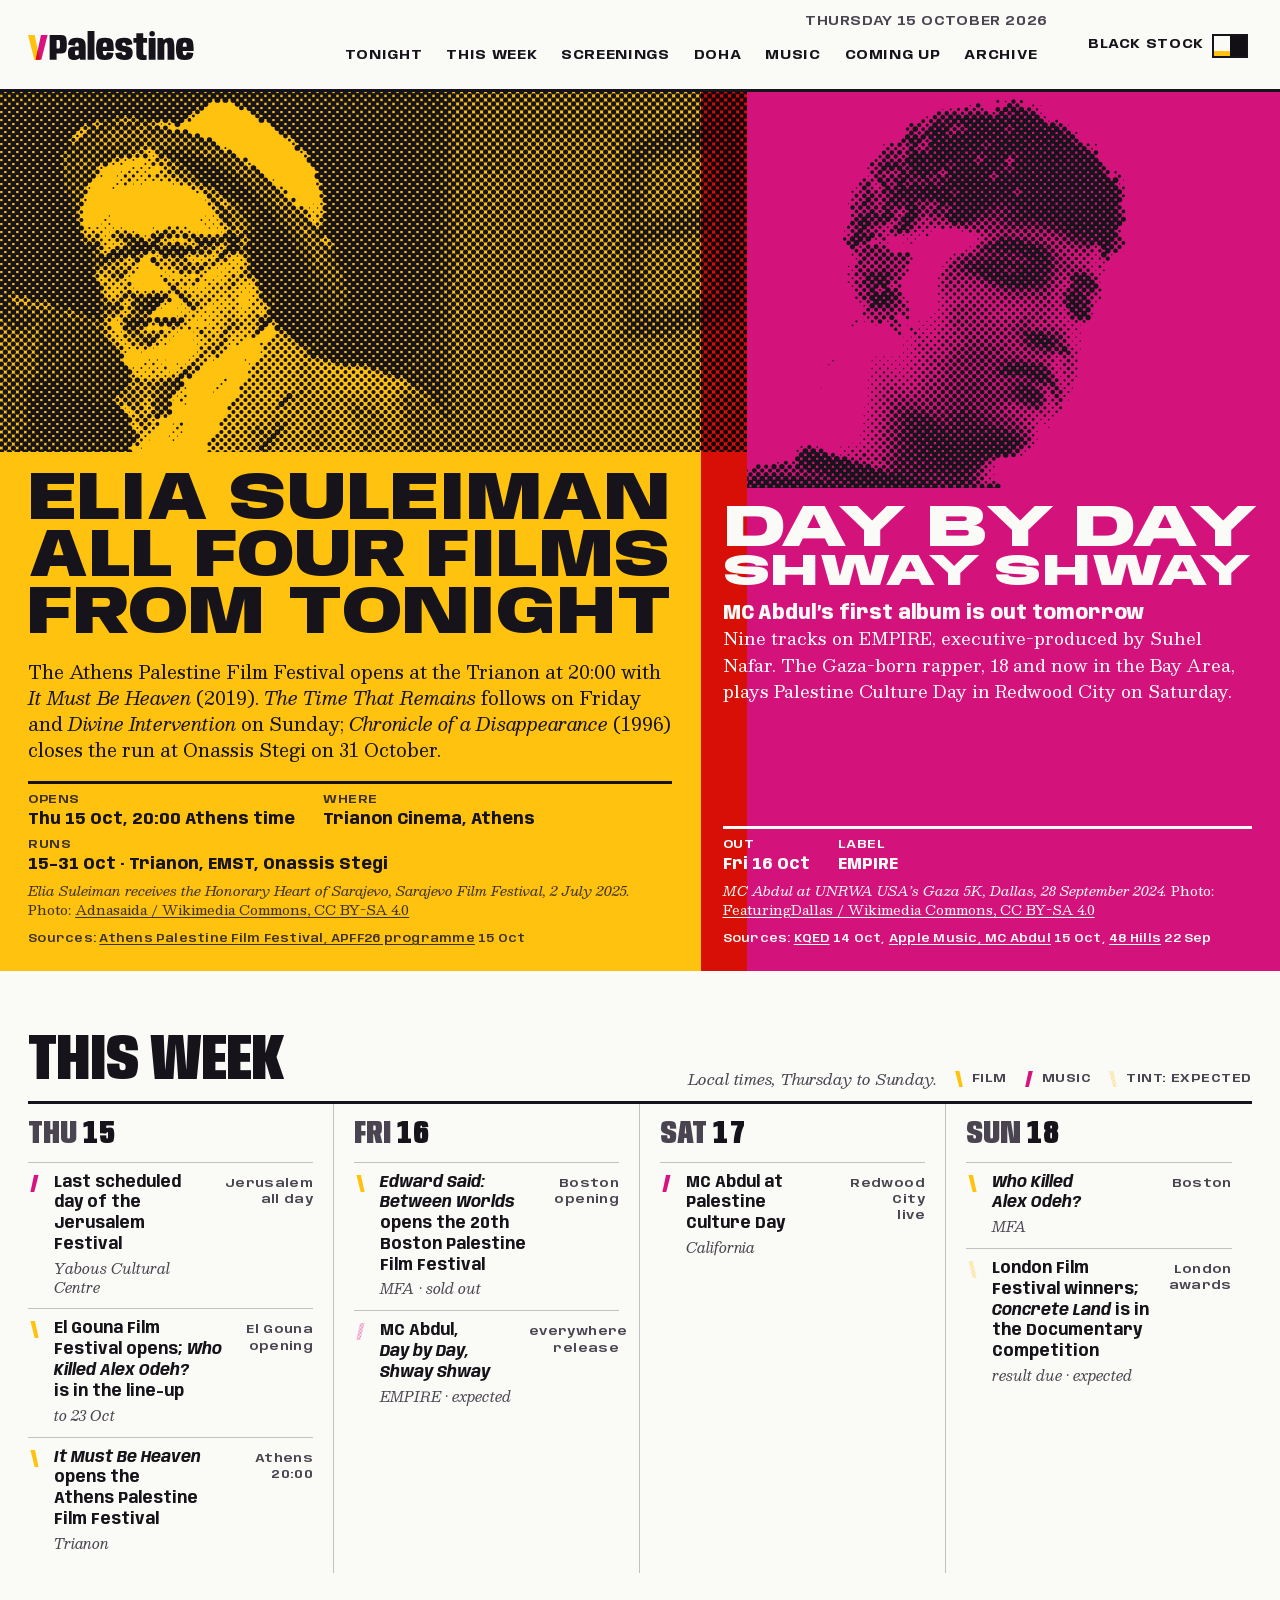
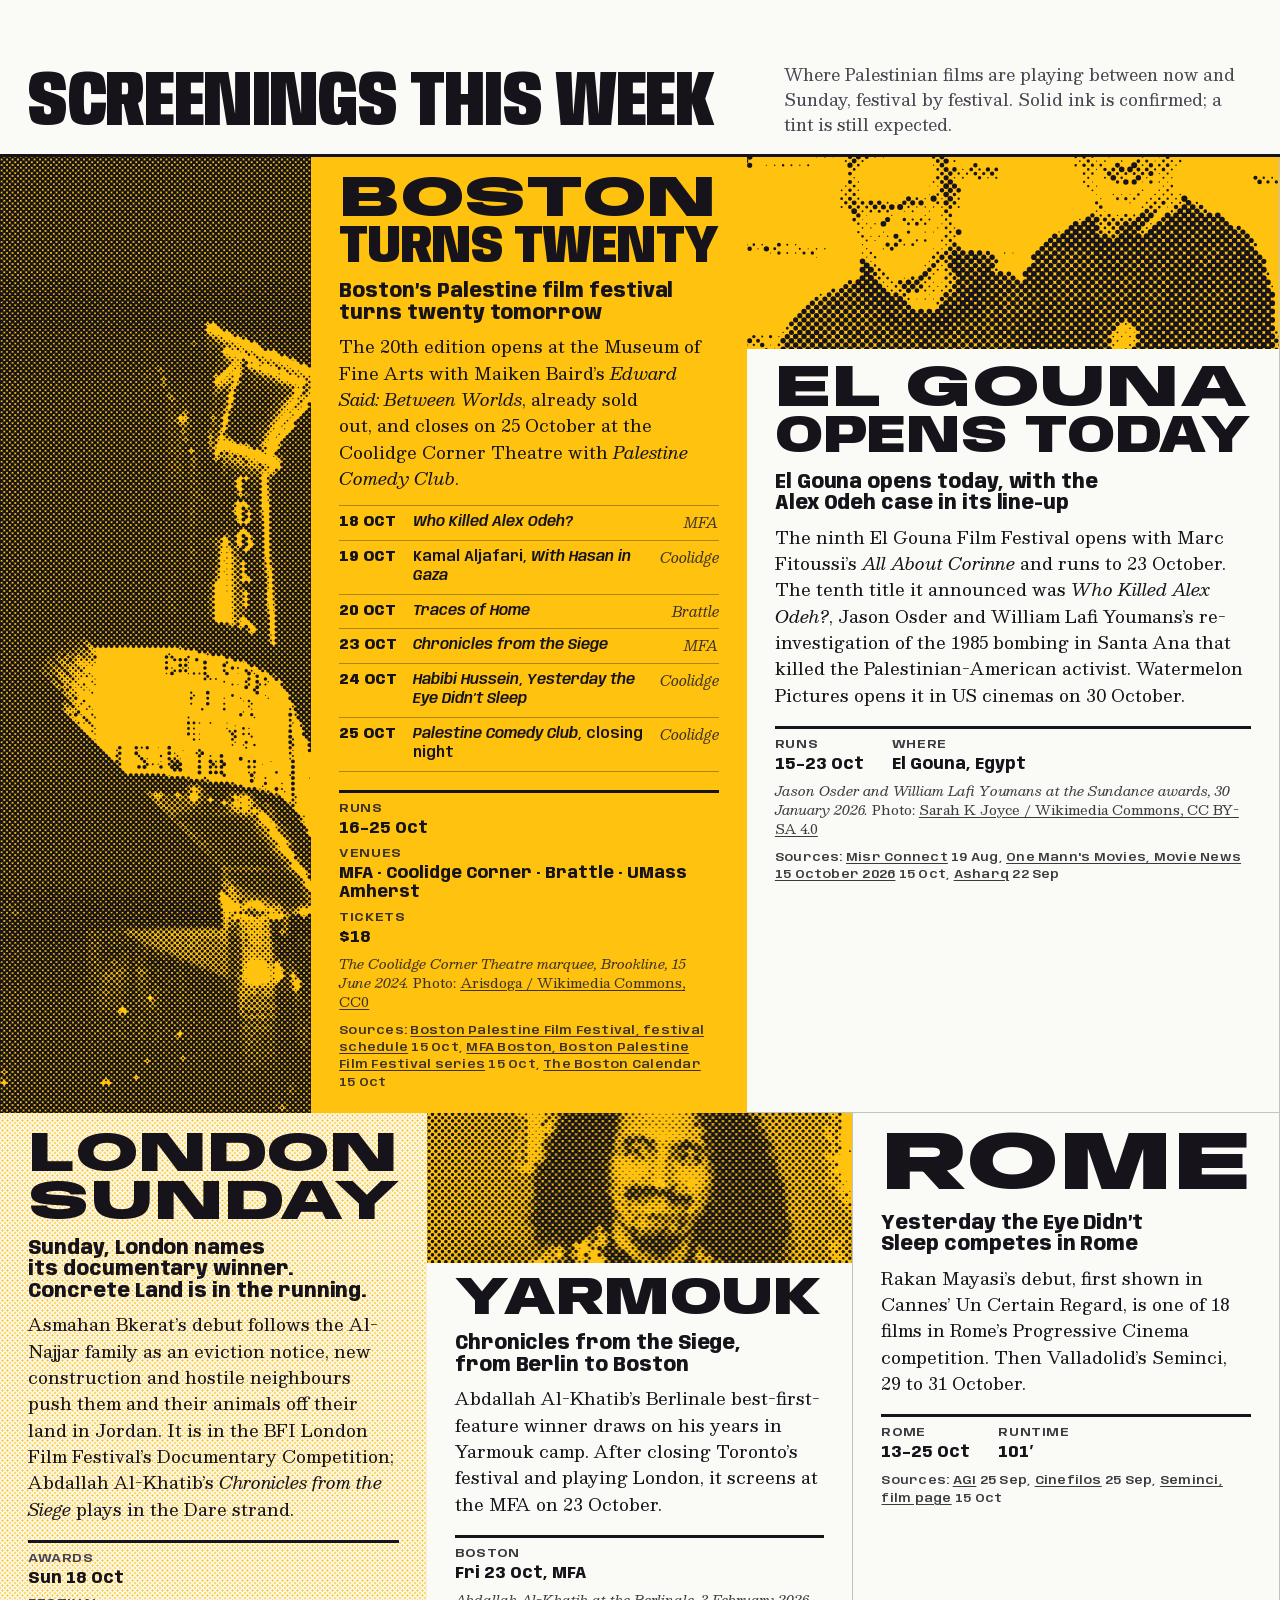
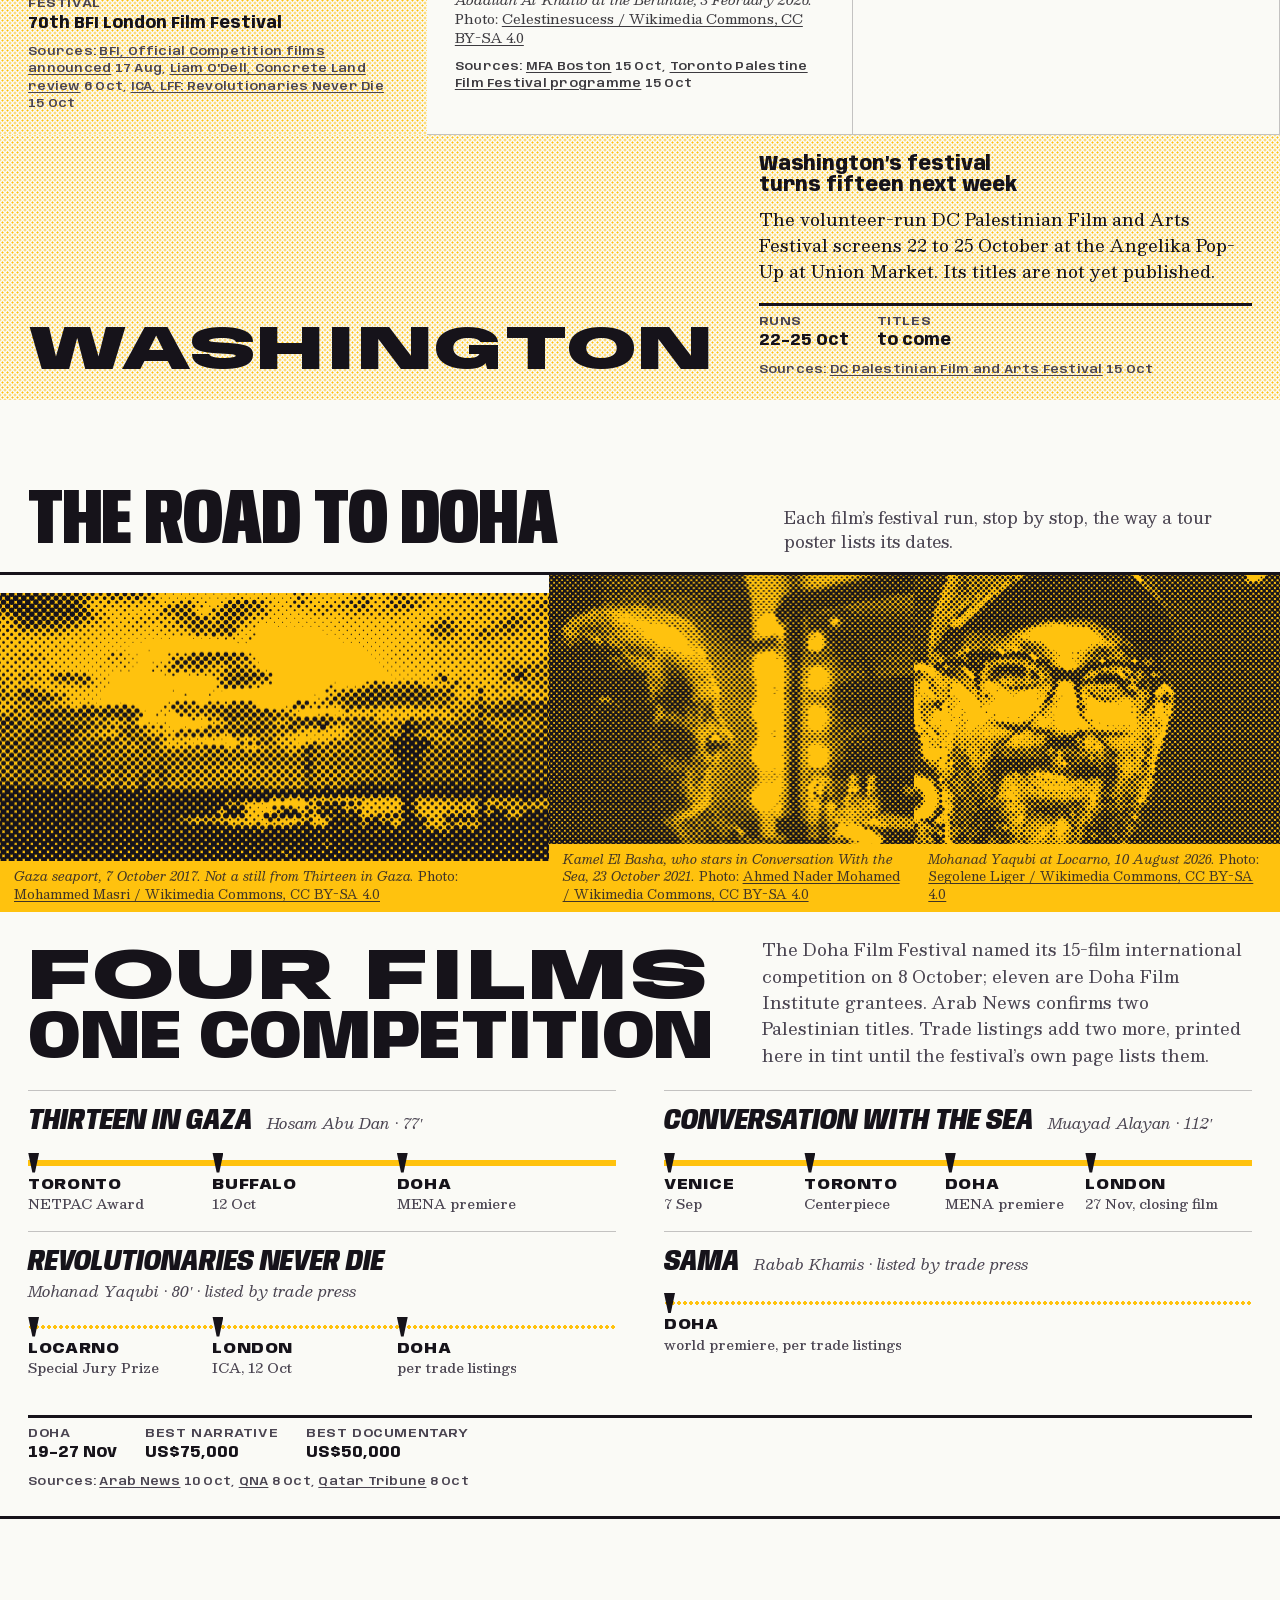
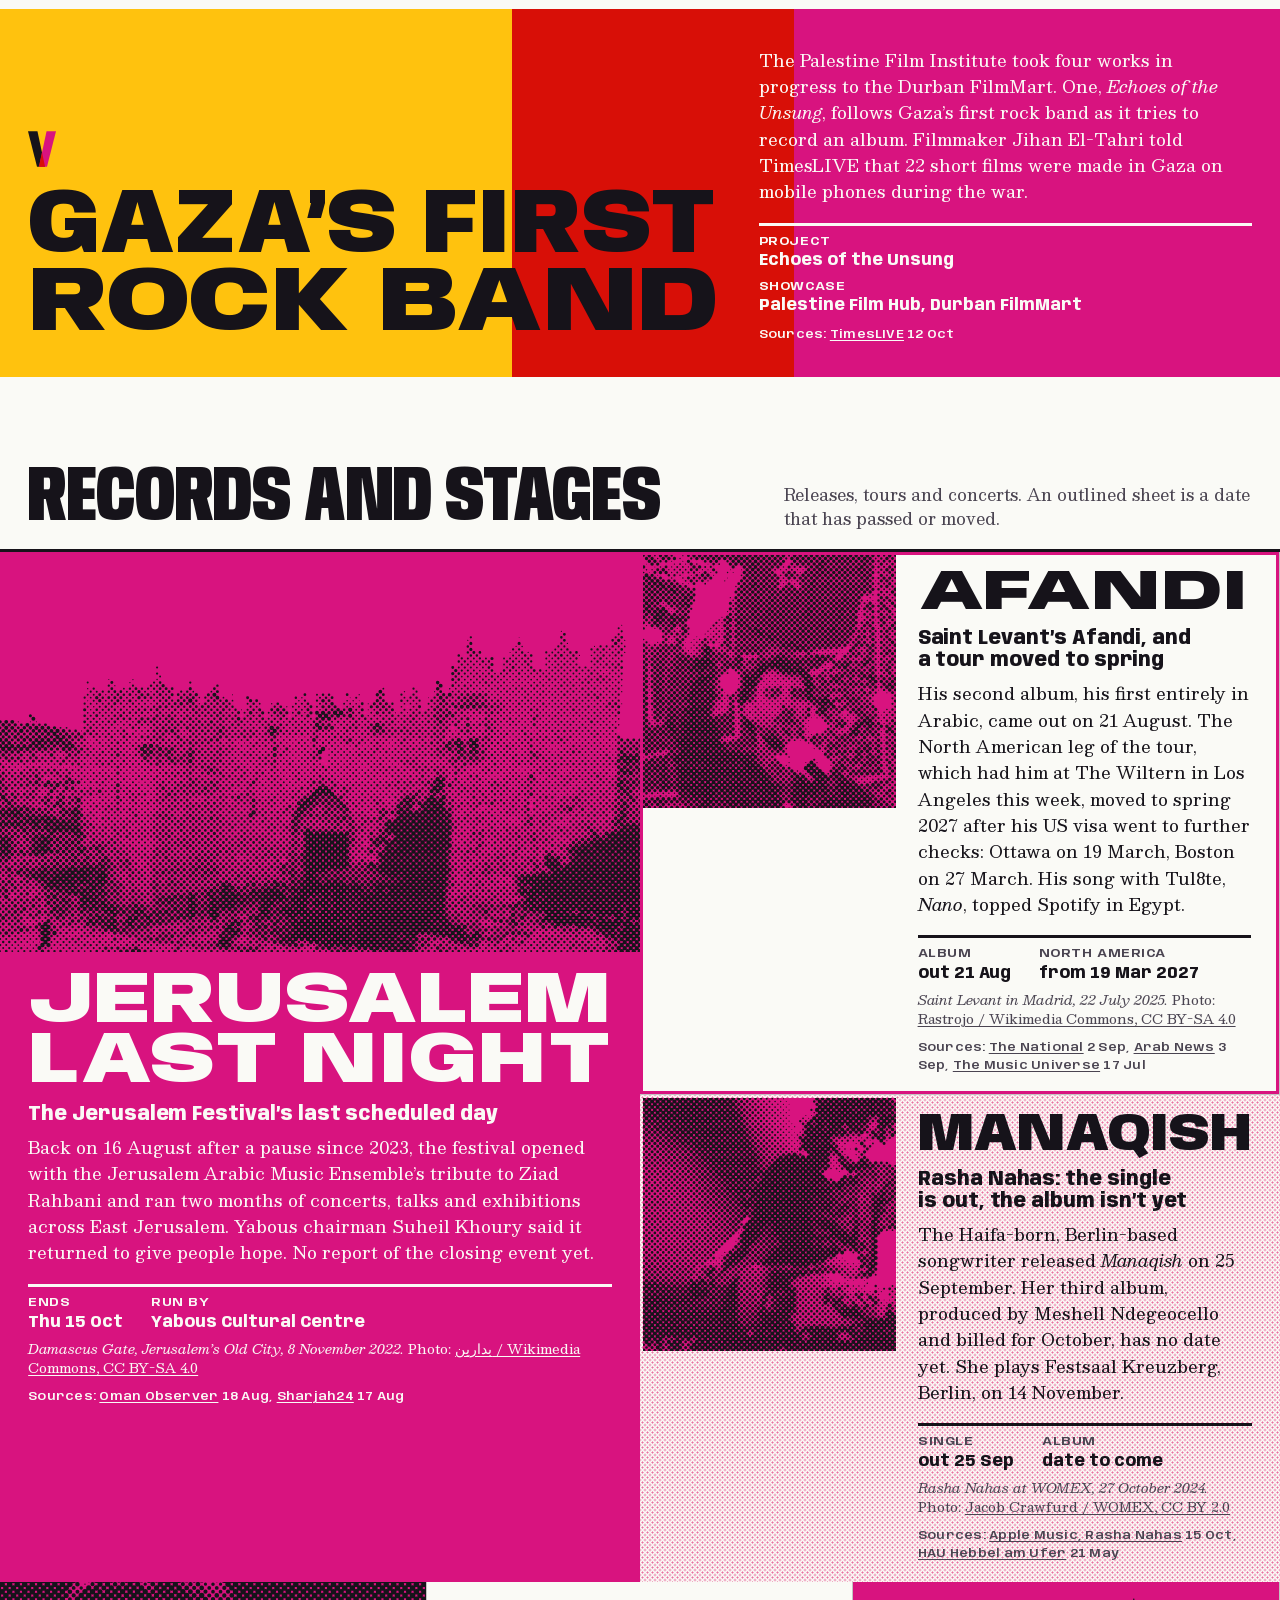
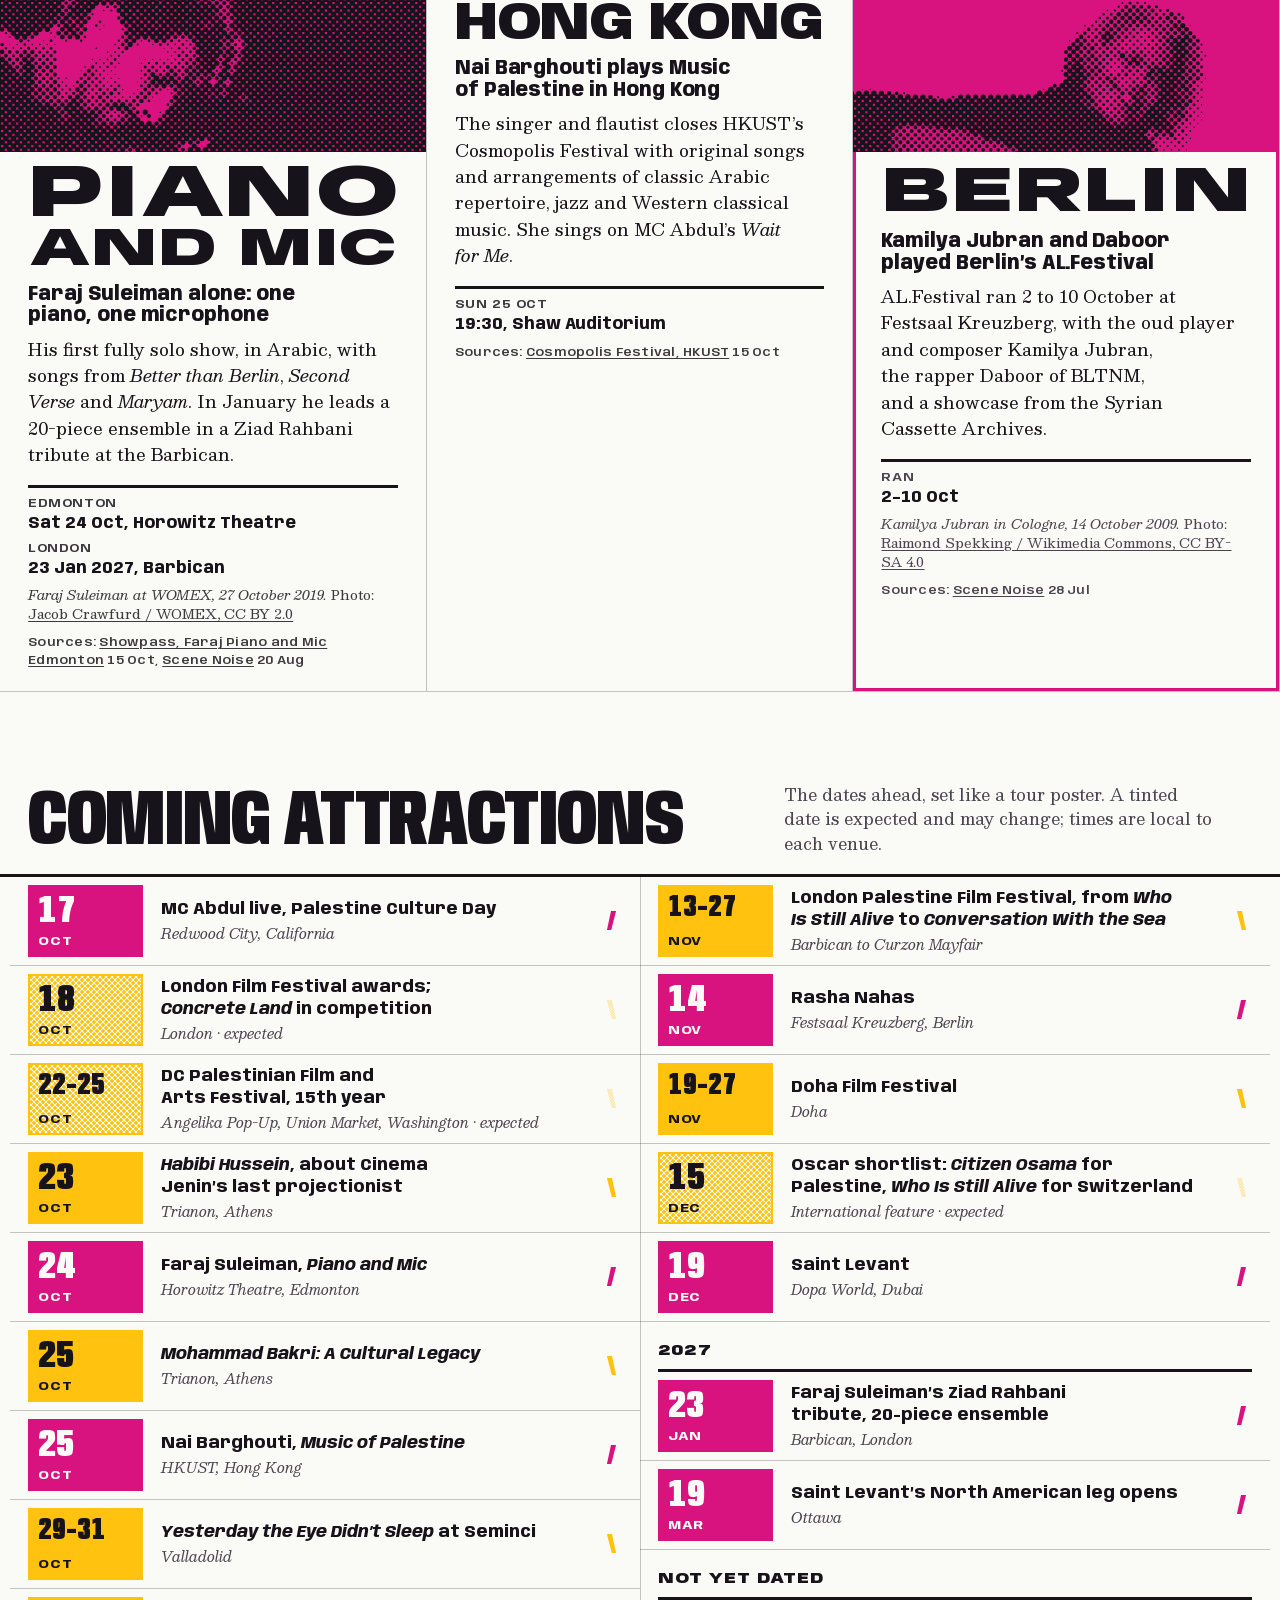
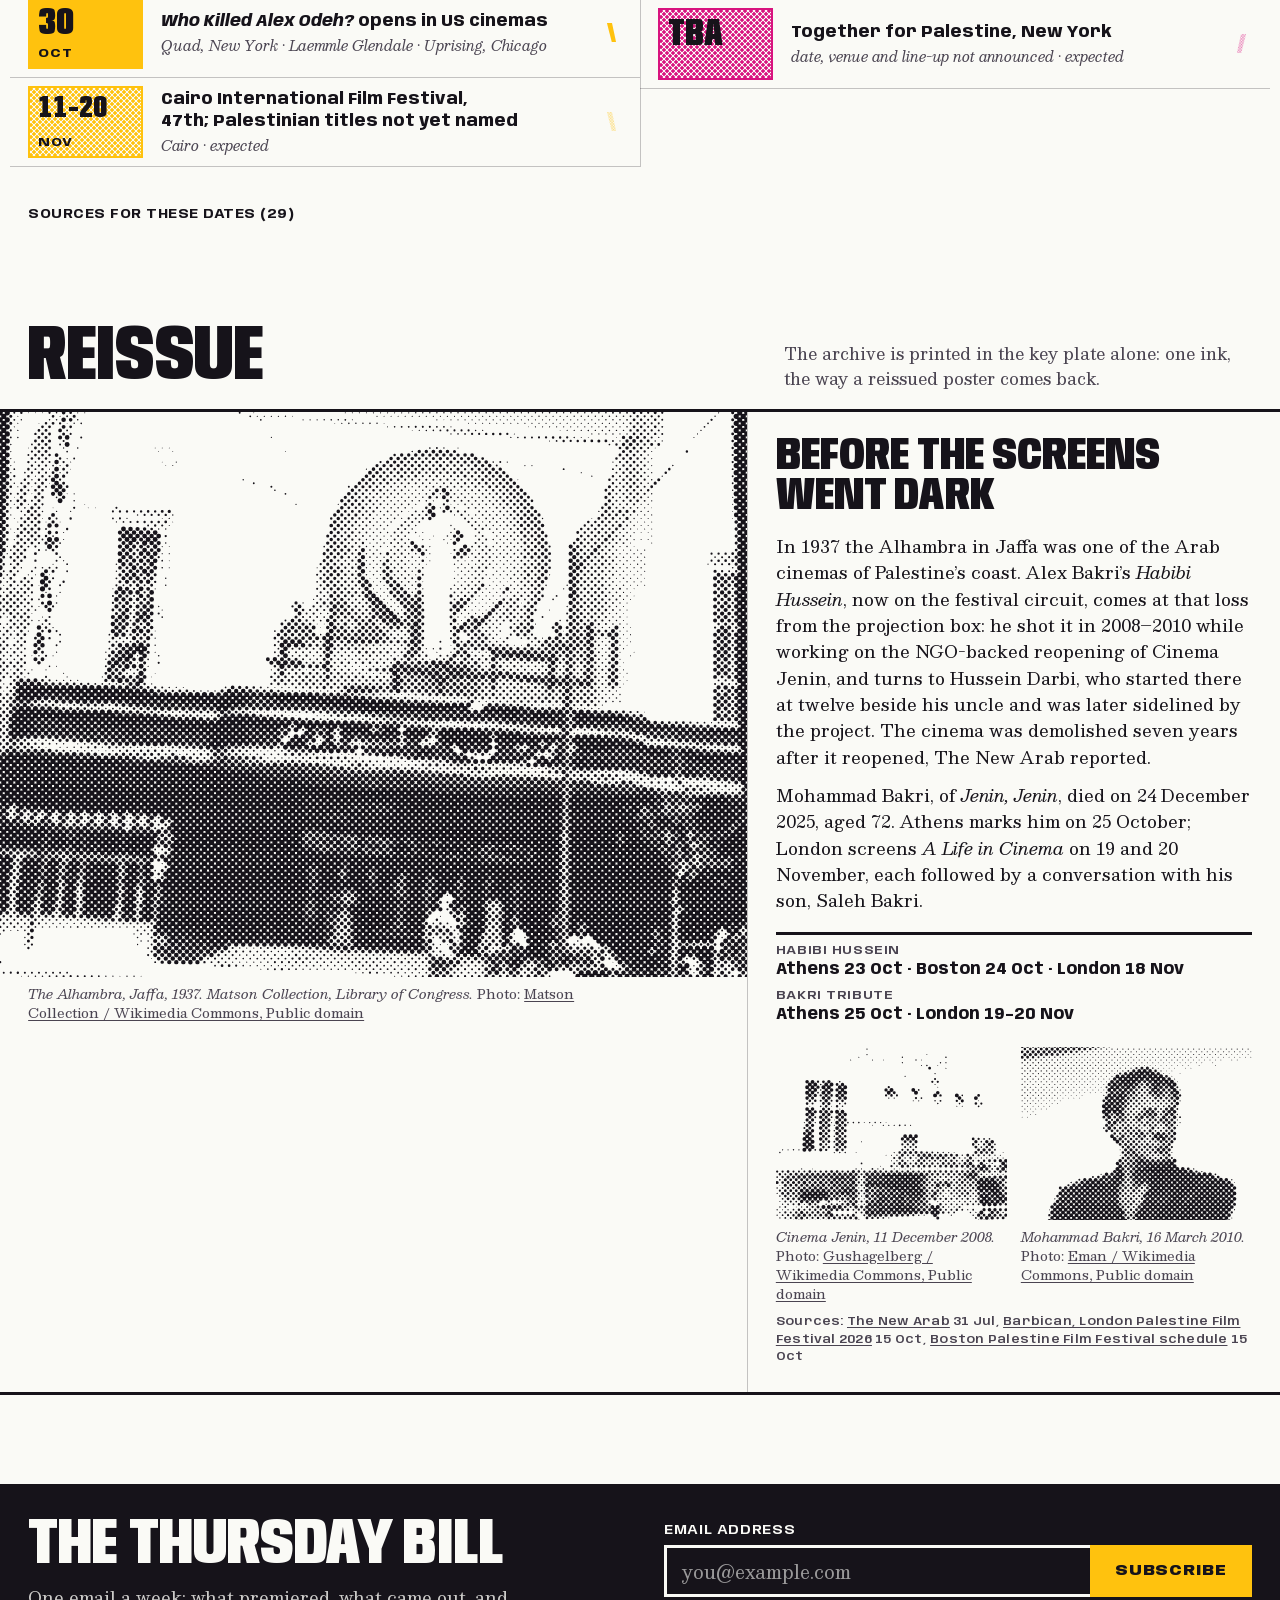
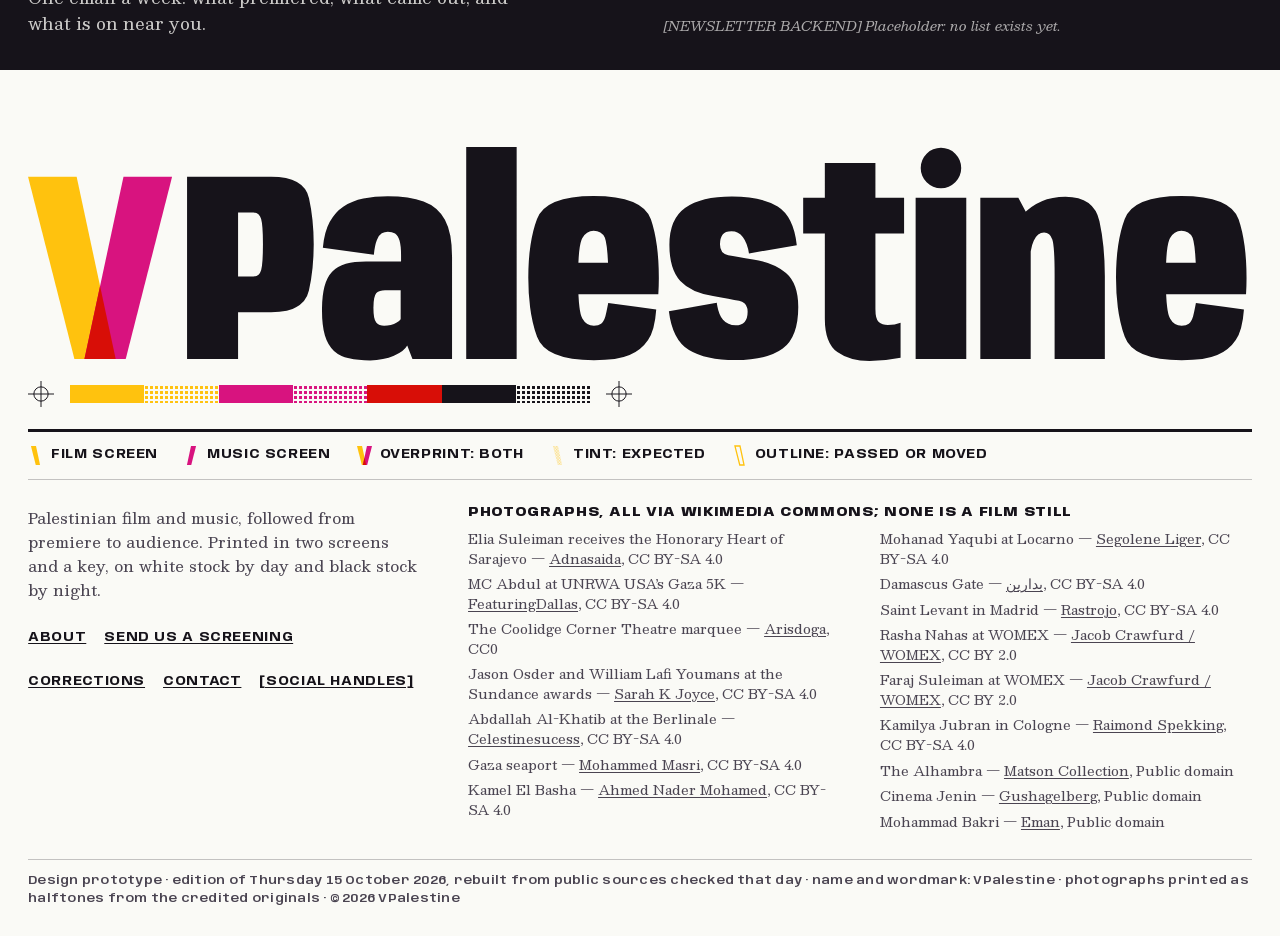
==== commit f31d3106: "Tighten small screens and align the book with the build - Stock toggle keeps only its swatches under" ====
--- a/home.html
+++ b/home.html
@@ -12,10 +12,10 @@
 <meta property="og:description" content="Followed from premiere to audience. Printed in two screens and a key.">
 <meta property="og:image" content="https://taktek-dev.github.io/vpalestine-prototype/assets/og.png">
 <meta name="twitter:card" content="summary_large_image">
-<link rel="icon" href="favicon.svg?v=7" type="image/svg+xml">
+<link rel="icon" href="favicon.svg?v=10" type="image/svg+xml">
 <link rel="preload" href="assets/fonts/anybody-var.woff2?v=1" as="font" type="font/woff2" crossorigin>
 <link rel="preload" href="assets/fonts/besley-var.woff2?v=1" as="font" type="font/woff2" crossorigin>
-<link rel="stylesheet" href="assets/css/vp.css?v=7">
+<link rel="stylesheet" href="assets/css/vp.css?v=10">
 <script>(function(){var d=document.documentElement;try{if(localStorage.getItem('vp-stock')==='black')d.dataset.stock='black'}catch(e){}
 var seen=false;try{seen=sessionStorage.getItem('vp-pulled')==='1'}catch(e){}
 if((location.search.indexOf('pull')>-1||!seen)&&!matchMedia('(prefers-reduced-motion: reduce)').matches&&document.visibilityState!=='hidden'){d.classList.add('pulling');setTimeout(function(){d.classList.remove('pulling')},6000)}})();</script>
@@ -29,6 +29,6 @@
 FORM: Overprint, grounded candidate 3 of 7, seed 0b2cf4c5.
 FINISH: unreviewed and undocumented is unfinished; this build ends with the finish review, the verdict, and DESIGN.md
 -->
-<a class="skip" href="#main">Skip to the edition</a><svg width="0" height="0" style="position:absolute" aria-hidden="true" focusable="false"><defs><pattern id="tint-f" width="110" height="110" patternUnits="userSpaceOnUse"><circle cx="27" cy="27" r="26" fill="var(--film)"/><circle cx="82" cy="82" r="26" fill="var(--film)"/></pattern><pattern id="tint-m" width="110" height="110" patternUnits="userSpaceOnUse"><circle cx="27" cy="27" r="26" fill="var(--music)"/><circle cx="82" cy="82" r="26" fill="var(--music)"/></pattern><pattern id="tint-o" width="110" height="110" patternUnits="userSpaceOnUse"><circle cx="27" cy="27" r="26" fill="var(--over)"/><circle cx="82" cy="82" r="26" fill="var(--over)"/></pattern></defs></svg><div class="marks" aria-hidden="true"><i></i><i></i><i></i><i></i></div><div class="squeegee" aria-hidden="true"></div><header class="mast"><a class="mark" href="./home.html"><svg viewBox="0 -220 9063 1570" role="img" aria-label="VPalestine, home"><path class="f" d="M0.0 0.0L360.0 0.0L649.2 1350.0L343.5 1350.0Z"/><path class="m" d="M707.0 0.0L1067.0 0.0L723.5 1350.0L417.8 1350.0Z"/><path class="o" d="M533.5 810.0L649.2 1350.0L417.8 1350.0Z"/><g class="w"><path transform="translate(1137 1350) scale(1 -1)" d="M40.872472789138556 0.0H418.6870838999748V346.0653406791389H663.1478675603867Q907.6145270727575 346.0653406791389 943.3359496425837 506.2498502526432Q979.05737221241 666.4343598261476 979.05737221241 850.2591231539845Q979.05737221241 1032.180932380259 944.0916869472712 1191.0904661901295Q909.1260016821325 1350.0 663.1478675603867 1350.0H40.872472789138556ZM418.6870838999748 611.4152366258204V1084.6501040533185H533.0216710343957Q575.2065082378685 1084.6501040533185 589.0512640122324 1037.6693802587688Q602.8960197865963 990.6886564642191 602.8960197865963 849.2678052866759Q602.8960197865963 706.393810916692 589.8070013169199 658.9045237712562Q576.7179828472435 611.4152366258204 533.0216710343957 611.4152366258204ZM1396.9759109020233 -10.430395152419806Q1446.3371845073998 -10.430395152419806 1491.351659733802 -0.8061260934919119Q1536.3661349602044 8.818142965435982 1572.9924976434559 24.75077431462705Q1609.6188603267074 40.68340566381812 1635.436639867723 59.77705954760313Q1661.2544194087386 78.87071343138814 1671.5924309194088 99.34230790659785L1710.1843377761543 0.0H2003.5082371346653V757.9716009907424Q2003.5082371346653 934.7974900901318 1950.694851236418 1031.5084442421794Q1897.8814653381705 1128.219398394227 1792.7007393520325 1167.0112431496382Q1687.5200133658946 1205.8030879050493 1527.5993469804525 1205.8030879050493Q1429.8090711273253 1205.8030879050493 1346.5483389552683 1188.4870596583933Q1263.2876067832112 1171.1710314117372 1200.2155973874032 1129.939749887213Q1137.1435879915953 1088.708468362689 1096.973026432097 1013.9805184099823Q1056.8024648725986 939.2525684572756 1046.7040048539639 824.3802020959556L1424.2082557491958 772.58149876073Q1431.7442417219281 844.730436630547 1446.9119554273784 881.4128036331385Q1462.0796691328287 918.09517063573 1483.0830964036286 930.4159653726965Q1504.0865236744285 942.736760109663 1527.9038266055286 942.736760109663Q1559.894846495241 942.736760109663 1581.5351577848196 928.6911115609109Q1603.1754690743983 914.6454630121589 1614.5297010615468 876.8347753416747Q1625.8839330486953 839.0240876711905 1625.8839330486953 765.7310820631683V722.3884507268667H1365.4000836722553Q1278.690626066178 722.3884507268667 1216.59436846897 704.5473865699023Q1154.498110871762 686.7063224129379 1115.32662021555 645.5959345847368Q1076.155129559338 604.4855467565358 1058.1800131779164 535.0575316790491Q1040.2048967964947 465.6295166015625 1040.2048967964947 360.8956172019243Q1040.2048967964947 246.23455632850528 1061.934267802164 173.15076110325754Q1083.6636388078332 100.0669658780098 1128.9270982444286 59.82939921319485Q1174.190557681024 19.591832548379898 1240.3805060200393 4.580718697980046Q1306.5704543590546 -10.430395152419806 1396.9759109020233 -10.430395152419806ZM1500.381991069764 245.7091518379748Q1482.3783749453723 245.7091518379748 1467.5392053686082 250.85227323509753Q1452.7000357918441 255.99539463222027 1442.0641320105642 269.40774844400585Q1431.4282282292843 282.8201022557914 1426.3330176528543 308.5928629171103Q1421.2378070764244 334.3656235784292 1421.2378070764244 378.13637671619654Q1421.2378070764244 422.7615610063076 1426.9714517276734 449.2929702308029Q1432.7050963789225 475.8243794552982 1443.2159330807626 487.9974935874343Q1453.7267697826028 500.1706077195704 1470.0804956518114 504.35157695785165Q1486.43422152102 508.5325461961329 1506.7229069061577 508.5325461961329H1622.953367471695V294.37175719439983Q1613.8142447657883 280.9603174291551 1594.0860947594047 269.25133732147515Q1574.357944753021 257.5423572137952 1549.8102364763618 251.625754525885Q1525.2625281997025 245.7091518379748 1500.381991069764 245.7091518379748ZM2108.486451379955 0.0H2482.0765020623803V1570.0H2108.486451379955ZM3054.5884446799755 -9.593090701848269V246.85093591362238Q2998.094798501581 246.85093591362238 2968.512775786221 300.4409730806947Q2937.3707555122674 351.54670837149024 2937.3707555122674 599.4950694255531Q2937.3707555122674 839.6076580733061 2967.776399899274 893.6569497101009Q2998.209217019379 949.2177159562707 3052.4562678933144 949.2177159562707Q3109.833019066602 949.2177159562707 3135.6685219705105 898.560342554003Q3152.022191543132 855.5737932808697 3158.877500180155 713.2166108079255H2906.1119918115437V480.13037346303463H3531.434116870165Q3535.201986897737 535.7197537012398 3535.201986897737 599.547475039959Q3535.201986897737 861.4693441167474 3476.3217299319804 1034.8647805824876Q3414.3971735313535 1207.2602170482278 3052.0376156680286 1207.2602170482278Q2695.922808188945 1207.2602170482278 2632.891061965376 1036.3394751697779Q2568.3264909163117 865.418733291328 2568.3264909163117 600.9521985687315Q2568.3264909163117 338.95838848128915 2633.181612893939 163.90265011042356Q2694.992435436696 -9.593090701848269 3054.5884446799755 -9.593090701848269ZM3054.5884446799755 246.85093591362238V-9.593090701848269Q3229.842917665839 -9.593090701848269 3318.2726346738636 28.84991692006588Q3405.750874631107 66.34144749119878 3455.3290830664337 140.49202181398869Q3504.8315958194435 212.15829426050186 3515.9300558380783 367.02714831382036L3160.1684898510575 415.057981621474Q3149.4886820577085 357.22463177517056 3139.4472736753523 316.1353252530098Q3127.8730404675007 276.557493340224 3107.5837653540075 261.6663667857647Q3088.778792116791 246.85093591362238 3054.5884446799755 246.85093591362238ZM4101.88112828508 -8.337134025990963Q4338.097772747278 -8.337134025990963 4453.003186091781 76.8846078813076Q4567.908599436283 162.10634978860617 4567.908599436283 384.8665456213057Q4567.908599436283 558.551305796951 4476.941154759377 636.7068599369377Q4385.973710082471 714.8624140769243 4233.603555444628 736.5413069352508Q4109.722224857658 758.8299784548581 4048.870115827769 768.8341037798673Q3988.01800679788 778.8382291048765 3988.01800679788 848.8034650199115Q3988.01800679788 894.7748171314597 4006.7748958282173 920.3733112215996Q4025.5317848585546 945.9718053117394 4073.3314515911043 945.9718053117394Q4125.180420864373 945.9718053117394 4158.244148500264 901.8810224495828Q4191.307876136154 857.7902395874262 4202.8249883800745 781.5642668157816L4557.025679323822 842.268839482218Q4533.7863047719 1055.1523033380508 4415.339015562087 1128.9933937452734Q4296.891726352274 1202.8344841524959 4075.843364942819 1202.8344841524959Q3848.975314658135 1202.8344841524959 3731.196422036737 1119.4133355300874Q3613.4175294153392 1035.9921869076788 3613.4175294153392 845.7206886671484Q3613.4175294153392 663.9598146900535 3694.0518442094326 577.7647408787161Q3774.686159003526 491.56966706737876 3936.0665923170745 466.7707790918648Q4065.970970015973 443.5849759876728 4129.430219922215 430.593905845657Q4192.889469828457 417.6028357036412 4192.889469828457 349.3193769417703Q4192.889469828457 299.6578985415399 4170.4539928194135 274.30104779079556Q4148.01851581037 248.94419704005122 4103.74604421109 248.94419704005122Q4044.8653879724443 248.94419704005122 4010.3682799134403 289.63034911081195Q3975.8711718544364 330.3165011815727 3964.354059610516 415.64287619292736L3609.6205438412726 354.1009990759194Q3635.3718317449093 141.32742386311293 3758.613193789497 66.49514491856098Q3881.8545558340847 -8.337134025990963 4101.88112828508 -8.337134025990963ZM5095.349057447165 -15.061864878982306Q5214.628976762295 -15.061864878982306 5325.712668642402 8.2059326171875V267.4663522094488Q5284.222324285656 251.2014118693769 5231.832770779729 251.2014118693769Q5188.542287643999 251.2014118693769 5163.94357874617 272.89429742097855Q5139.344869848341 294.5871829725802 5139.344869848341 369.4741500094533V928.44736944139H5351.658363588154V1193.7972653880715H5139.344869848341V1450.8921865522861H4764.689169514924V1193.7972653880715H4604.248878967017V928.44736944139H4764.689169514924V298.7272070981562Q4764.689169514924 117.83180275186896 4857.263674123213 51.38496893644333Q4949.838178731501 -15.061864878982306 5095.349057447165 -15.061864878982306ZM5437.22069459036 0.0H5812.295047149062V1193.8399658203125H5437.22069459036ZM5916.359891012311 0.0H6289.531289469451V1022.552251316607L6198.037223745137 1193.7972653880715H5916.359891012311ZM6466.544713515788 0.0H6838.650462321937V612.5995636321604Q6838.650462321937 839.2732189632952 6798.745305798948 1020.5965519901365Q6758.8401492759585 1201.9198850169778 6547.138627074659 1201.9198850169778Q6350.491714861244 1201.9198850169778 6225.352161355317 1063.8536570128053Q6100.212607849389 925.7874290086329 6100.212607849389 738.7523068971932L6283.251506090164 697.7268019020557Q6283.251506090164 815.7768354378641 6311.938825946301 876.1734122540802Q6340.626145802438 936.5699890702963 6388.318474687636 936.5699890702963Q6432.588416706771 936.5699890702963 6449.5665651112795 884.6198904663324Q6466.544713515788 832.6697918623686 6466.544713515788 623.9937443137169ZM7407.5884446799755 -9.593090701848269V246.85093591362238Q7351.094798501581 246.85093591362238 7321.512775786221 300.4409730806947Q7290.370755512267 351.54670837149024 7290.370755512267 599.4950694255531Q7290.370755512267 839.6076580733061 7320.776399899274 893.6569497101009Q7351.209217019379 949.2177159562707 7405.456267893314 949.2177159562707Q7462.833019066602 949.2177159562707 7488.6685219705105 898.560342554003Q7505.022191543132 855.5737932808697 7511.877500180155 713.2166108079255H7259.111991811544V480.13037346303463H7884.434116870165Q7888.201986897737 535.7197537012398 7888.201986897737 599.547475039959Q7888.201986897737 861.4693441167474 7829.32172993198 1034.8647805824876Q7767.3971735313535 1207.2602170482278 7405.037615668029 1207.2602170482278Q7048.922808188945 1207.2602170482278 6985.891061965376 1036.3394751697779Q6921.326490916312 865.418733291328 6921.326490916312 600.9521985687315Q6921.326490916312 338.95838848128915 6986.181612893939 163.90265011042356Q7047.992435436696 -9.593090701848269 7407.5884446799755 -9.593090701848269ZM7407.5884446799755 246.85093591362238V-9.593090701848269Q7582.842917665839 -9.593090701848269 7671.272634673864 28.84991692006588Q7758.750874631107 66.34144749119878 7808.329083066434 140.49202181398869Q7857.8315958194435 212.15829426050186 7868.930055838078 367.02714831382036L7513.1684898510575 415.057981621474Q7502.4886820577085 357.22463177517056 7492.447273675352 316.1353252530098Q7480.873040467501 276.557493340224 7460.5837653540075 261.6663667857647Q7441.778792116791 246.85093591362238 7407.5884446799755 246.85093591362238ZM5774.8 1414.2A150 150 0 1 0 5474.8 1414.2A150 150 0 1 0 5774.8 1414.2Z"/></g></svg></a><div class="mid"><p class="dateline"><time datetime="2026-10-15">Thursday 15 October 2026</time></p><nav aria-label="Sections"><ul><li><a href="#tonight">Tonight</a></li><li><a href="#week">This week</a></li><li><a href="#screens">Screenings</a></li><li><a href="#doha">Doha</a></li><li><a href="#record">Music</a></li><li><a href="#coming">Coming up</a></li><li><a href="#reissue">Archive</a></li></ul></nav></div><button class="stock" type="button" aria-pressed="false"><span class="lbl">Black stock</span><span class="sw" aria-hidden="true"><i></i><i></i></span></button></header><main id="main"><section class="tonight" id="tonight" aria-label="Tonight and tomorrow"><article class="one ink ink-film p-film" id="suleiman-athens"><figure class="plate " data-fx="0.64" data-fy="0.29" data-zoom="2.6" data-lpi="132"><img src="assets/img/photo/suleiman.webp?v=7" width="1920" height="1277" alt="Elia Suleiman, in a hat and dark suit, holding a framed award on a stage beside its presenter" fetchpriority="high" decoding="async"></figure><div class="body p-key"><h1 class="lines " data-fit><a class="stretch" href="#suleiman-athens"><span class="vh">Elia Suleiman: all four films, from tonight in Athens</span><span aria-hidden="true"><span class="ln">Elia Suleiman</span><span class="ln">all four films</span><span class="ln">from tonight</span></span></a></h1><p class="deck">The Athens Palestine Film Festival opens at the Trianon at 20:00 with <em>It Must Be Heaven</em> (2019). <em>The Time That Remains</em> follows on Friday and <em>Divine Intervention</em> on Sunday; <em>Chronicle of a Disappearance</em> (1996) closes the run at Onassis Stegi on 31 October.</p><dl class="band"><div><dt>Opens</dt><dd>Thu 15 Oct, 20:00 Athens time</dd></div><div><dt>Where</dt><dd>Trianon Cinema, Athens</dd></div><div><dt>Runs</dt><dd>15–31 Oct · Trianon, EMST, Onassis Stegi</dd></div></dl><p class="cap">Elia Suleiman receives the Honorary Heart of Sarajevo, Sarajevo Film Festival, 2 July 2025. <span class="cr">Photo: <a href="https://commons.wikimedia.org/wiki/File:Po%C4%8Dasno_Srce_Sarajeva_Elia_Suleiman.jpg">Adnasaida / Wikimedia Commons, CC BY-SA 4.0</a></span></p><p class="src">Sources: <a href="https://athenspalestinefilmfestival.org/2026/program">Athens Palestine Film Festival, APFF26 programme</a> 15 Oct</p></div></article><article class="sleeve ink ink-music p-music" id="mc-abdul"><figure class="plate " data-fx="0.48" data-fy="0.3" data-lpi="96"><img src="assets/img/photo/mc-abdul.webp?v=7" width="960" height="1587" alt="MC Abdul on stage with an in-ear monitor, holding a microphone" fetchpriority="high" decoding="async"></figure><div class="txt p-key"><h2 class="lines " data-fit><a class="stretch" href="#mc-abdul"><span class="vh">MC Abdul’s first album is out tomorrow</span><span aria-hidden="true"><span class="ln">Day by Day</span><span class="ln">Shway Shway</span></span></a></h2><p class="hed">MC Abdul’s first album is out tomorrow</p><p class="copy">Nine tracks on EMPIRE, executive-produced by Suhel Nafar. The Gaza-born rapper, 18 and now in the Bay Area, plays Palestine Culture Day in Redwood City on Saturday.</p><dl class="band"><div><dt>Out</dt><dd>Fri 16 Oct</dd></div><div><dt>Label</dt><dd>EMPIRE</dd></div></dl><p class="cap">MC Abdul at UNRWA USA’s Gaza 5K, Dallas, 28 September 2024. <span class="cr">Photo: <a href="https://commons.wikimedia.org/wiki/File:MC_Abdul_2.jpg">FeaturingDallas / Wikimedia Commons, CC BY-SA 4.0</a></span></p><p class="src">Sources: <a href="https://www.kqed.org/arts/13994726/mc-abdul-palestinian-rapper-empire-bay-area-gaza-day-by-day-shway-shway">KQED</a> 14 Oct, <a href="https://music.apple.com/my/artist/mc-abdul/1573987204">Apple Music, MC Abdul</a> 15 Oct, <a href="https://48hills.org/2026/09/gazas-mc-abdul-on-life-in-the-bay-and-a-debut-album-that-maps-his-journey/">48 Hills</a> 22 Sep</p></div></article></section><section class="week" id="week" aria-labelledby="week-h"><div class="wk-head"><h2 id="week-h">This week</h2><p class="how">Local times, Thursday to Sunday. <span><svg class="vk" viewBox="0 0 650 1350" preserveAspectRatio="xMidYMid meet" aria-hidden="true"><path class="f" d="M0.0 0.0L360.0 0.0L649.2 1350.0L343.5 1350.0Z"/></svg> Film</span><span><svg class="vk" viewBox="417 0 650 1350" preserveAspectRatio="xMidYMid meet" aria-hidden="true"><path class="m" d="M707.0 0.0L1067.0 0.0L723.5 1350.0L417.8 1350.0Z"/></svg> Music</span><span><svg class="vk due" viewBox="0 0 650 1350" preserveAspectRatio="xMidYMid meet" aria-hidden="true"><path class="f" d="M0.0 0.0L360.0 0.0L649.2 1350.0L343.5 1350.0Z"/></svg> Tint: expected</span></p></div><div class="days"><div class="day"><h3><span>Thu</span> 15</h3><ol><li class="on"><svg class="vk" viewBox="417 0 650 1350" preserveAspectRatio="xMidYMid meet" role="img" aria-label="Music, confirmed"><path class="m" d="M707.0 0.0L1067.0 0.0L723.5 1350.0L417.8 1350.0Z"/></svg><div><p class="w">Last scheduled day of the Jerusalem Festival</p><p class="p">Yabous Cultural Centre</p></div><p class="t">Jerusalem<br>all day</p></li><li class="on"><svg class="vk" viewBox="0 0 650 1350" preserveAspectRatio="xMidYMid meet" role="img" aria-label="Film, confirmed"><path class="f" d="M0.0 0.0L360.0 0.0L649.2 1350.0L343.5 1350.0Z"/></svg><div><p class="w">El Gouna Film Festival opens; <em>Who Killed Alex Odeh?</em> is in the line-up</p><p class="p">to 23 Oct</p></div><p class="t">El Gouna<br>opening</p></li><li class="on"><svg class="vk" viewBox="0 0 650 1350" preserveAspectRatio="xMidYMid meet" role="img" aria-label="Film, confirmed"><path class="f" d="M0.0 0.0L360.0 0.0L649.2 1350.0L343.5 1350.0Z"/></svg><div><p class="w"><em>It Must Be Heaven</em> opens the Athens Palestine Film Festival</p><p class="p">Trianon</p></div><p class="t">Athens<br>20:00</p></li></ol></div><div class="day"><h3><span>Fri</span> 16</h3><ol><li class="on"><svg class="vk" viewBox="0 0 650 1350" preserveAspectRatio="xMidYMid meet" role="img" aria-label="Film, confirmed"><path class="f" d="M0.0 0.0L360.0 0.0L649.2 1350.0L343.5 1350.0Z"/></svg><div><p class="w"><em>Edward Said: Between Worlds</em> opens the 20th Boston Palestine Film Festival</p><p class="p">MFA · sold out</p></div><p class="t">Boston<br>opening</p></li><li class="due"><svg class="vk due" viewBox="417 0 650 1350" preserveAspectRatio="xMidYMid meet" role="img" aria-label="Music, expected"><path class="m" d="M707.0 0.0L1067.0 0.0L723.5 1350.0L417.8 1350.0Z"/></svg><div><p class="w">MC Abdul, <em>Day by Day, Shway Shway</em></p><p class="p">EMPIRE · expected</p></div><p class="t">everywhere<br>release</p></li></ol></div><div class="day"><h3><span>Sat</span> 17</h3><ol><li class="on"><svg class="vk" viewBox="417 0 650 1350" preserveAspectRatio="xMidYMid meet" role="img" aria-label="Music, confirmed"><path class="m" d="M707.0 0.0L1067.0 0.0L723.5 1350.0L417.8 1350.0Z"/></svg><div><p class="w">MC Abdul at Palestine Culture Day</p><p class="p">California</p></div><p class="t">Redwood City<br>live</p></li></ol></div><div class="day"><h3><span>Sun</span> 18</h3><ol><li class="on"><svg class="vk" viewBox="0 0 650 1350" preserveAspectRatio="xMidYMid meet" role="img" aria-label="Film, confirmed"><path class="f" d="M0.0 0.0L360.0 0.0L649.2 1350.0L343.5 1350.0Z"/></svg><div><p class="w"><em>Who Killed Alex Odeh?</em></p><p class="p">MFA</p></div><p class="t">Boston</p></li><li class="due"><svg class="vk due" viewBox="0 0 650 1350" preserveAspectRatio="xMidYMid meet" role="img" aria-label="Film, expected"><path class="f" d="M0.0 0.0L360.0 0.0L649.2 1350.0L343.5 1350.0Z"/></svg><div><p class="w">London Film Festival winners; <em>Concrete Land</em> is in the Documentary Competition</p><p class="p">result due · expected</p></div><p class="t">London<br>awards</p></li></ol></div></div></section><section class="sec" id="screens" aria-labelledby="screens-h"><div class="head"><h2 id="screens-h">Screenings this week</h2><p>Where Palestinian films are playing between now and Sunday, festival by festival. Solid ink is confirmed; a tint is still expected.</p></div><div class="wall"><article class="sheet half ink ink-film" id="boston"><figure class="plate " data-fx="0.45" data-fy="0.3" data-lpi="80" data-gamma="1.7"><img src="assets/img/photo/coolidge.webp?v=7" width="1280" height="1931" alt="The lit vertical sign and marquee of the Coolidge Corner Theatre at night" loading="lazy" decoding="async"></figure><div class="txt"><h3 class="lines " data-fit><a class="stretch" href="#boston"><span class="vh">Boston’s Palestine film festival turns twenty tomorrow</span><span aria-hidden="true"><span class="ln">Boston</span><span class="ln">turns twenty</span></span></a></h3><p class="hed">Boston’s Palestine film festival turns twenty tomorrow</p><p class="copy">The 20th edition opens at the Museum of Fine Arts with Maiken Baird’s <em>Edward Said: Between Worlds</em>, already sold out, and closes on 25 October at the Coolidge Corner Theatre with <em>Palestine Comedy Club</em>.</p><ol class="dates"><li><b>18 Oct</b><span><em>Who Killed Alex Odeh?</em></span><span>MFA</span></li><li><b>19 Oct</b><span>Kamal Aljafari, <em>With Hasan in Gaza</em></span><span>Coolidge</span></li><li><b>20 Oct</b><span><em>Traces of Home</em></span><span>Brattle</span></li><li><b>23 Oct</b><span><em>Chronicles from the Siege</em></span><span>MFA</span></li><li><b>24 Oct</b><span><em>Habibi Hussein</em>, <em>Yesterday the Eye Didn’t Sleep</em></span><span>Coolidge</span></li><li><b>25 Oct</b><span><em>Palestine Comedy Club</em>, closing night</span><span>Coolidge</span></li></ol><dl class="band"><div><dt>Runs</dt><dd>16–25 Oct</dd></div><div><dt>Venues</dt><dd>MFA · Coolidge Corner · Brattle · UMass Amherst</dd></div><div><dt>Tickets</dt><dd>$18</dd></div></dl><p class="cap">The Coolidge Corner Theatre marquee, Brookline, 15 June 2024. <span class="cr">Photo: <a href="https://commons.wikimedia.org/wiki/File:Coolidge_Corner_Theatre_Marquee.jpg">Arisdoga / Wikimedia Commons, CC0</a></span></p><p class="src">Sources: <a href="https://bostonpalestinefilmfest.org/festival/">Boston Palestine Film Festival, festival schedule</a> 15 Oct, <a href="https://www.mfa.org/series/boston-palestine-film-festival">MFA Boston, Boston Palestine Film Festival series</a> 15 Oct, <a href="https://www.thebostoncalendar.com/events/boston-palestine-film-festival--12">The Boston Calendar</a> 15 Oct</p></div></article><article class="sheet window ink ink-stock" id="el-gouna"><figure class="plate ink-film" data-fx="0.5" data-fy="0.36" data-lpi="90"><img src="assets/img/photo/odeh-directors.webp?v=7" width="1280" height="1919" alt="Jason Osder and William Lafi Youmans holding an award in front of a Sundance backdrop" loading="lazy" decoding="async"></figure><h3 class="lines " data-fit><a class="stretch" href="#el-gouna"><span class="vh">El Gouna opens today, with the Alex Odeh case in its line-up</span><span aria-hidden="true"><span class="ln">El Gouna</span><span class="ln">opens today</span></span></a></h3><p class="hed">El Gouna opens today, with the Alex Odeh case in its line-up</p><p class="copy">The ninth El Gouna Film Festival opens with Marc Fitoussi’s <em>All About Corinne</em> and runs to 23 October. The tenth title it announced was <em>Who Killed Alex Odeh?</em>, Jason Osder and William Lafi Youmans’s re-investigation of the 1985 bombing in Santa Ana that killed the Palestinian-American activist. Watermelon Pictures opens it in US cinemas on 30 October.</p><dl class="band"><div><dt>Runs</dt><dd>15–23 Oct</dd></div><div><dt>Where</dt><dd>El Gouna, Egypt</dd></div></dl><p class="cap">Jason Osder and William Lafi Youmans at the Sundance awards, 30 January 2026. <span class="cr">Photo: <a href="https://commons.wikimedia.org/wiki/File:Sundance_awards_2026_-_Who_Killed_Alex_Odeh_-_Jason_Osder_and_William_Lafi_Youmans.jpg">Sarah K Joyce / Wikimedia Commons, CC BY-SA 4.0</a></span></p><p class="src">Sources: <a href="https://misrconnect.com/en/news/celebrities/el-gouna-film-festival-reveals-first-10-films-for-its-ninth-edition">Misr Connect</a> 19 Aug, <a href="https://onemannsmovies.com/movie-news/movie-news-15th-october-2026/">One Mann&#x27;s Movies, Movie News 15 October 2026</a> 15 Oct, <a href="https://asharq.com/art/197159/">Asharq</a> 22 Sep</p></article><article class="sheet lobby ink ink-film st-due" id="lff"><h3 class="lines " data-fit><a class="stretch" href="#lff"><span class="vh">Sunday, London names its documentary winner. Concrete Land is in the running.</span><span aria-hidden="true"><span class="ln">London</span><span class="ln">Sunday</span></span></a></h3><p class="hed">Sunday, London names its documentary winner. Concrete Land is in the running.</p><p class="copy">Asmahan Bkerat’s debut follows the Al-Najjar family as an eviction notice, new construction and hostile neighbours push them and their animals off their land in Jordan. It is in the BFI London Film Festival’s Documentary Competition; Abdallah Al-Khatib’s <em>Chronicles from the Siege</em> plays in the Dare strand.</p><dl class="band"><div><dt>Awards</dt><dd>Sun 18 Oct</dd></div><div><dt>Festival</dt><dd>70th BFI London Film Festival</dd></div></dl><p class="src">Sources: <a href="https://www.bfi.org.uk/london-film-festival/news/official-competition-films-70th-bfi-london-film-festival">BFI, Official Competition films announced</a> 17 Aug, <a href="https://liamodell.com/2026/10/06/concrete-land-review-bfi-london-film-festival-2026-jordan-palestine-film-festival/">Liam O&#x27;Dell, Concrete Land review</a> 6 Oct, <a href="https://ica.art/films/bfi-london-film-festival-2026/lff-revolutionaries-never-die">ICA, LFF: Revolutionaries Never Die</a> 15 Oct</p></article><article class="sheet lobby ink ink-stock" id="siege"><figure class="plate ink-film" data-fx="0.5" data-fy="0.3" data-lpi="90"><img src="assets/img/photo/alkhatib.webp?v=7" width="1280" height="1320" alt="Abdallah Al-Khatib, curly-haired, in a black-and-white keffiyeh, at the Berlinale" loading="lazy" decoding="async"></figure><h3 class="lines " data-fit><a class="stretch" href="#siege"><span class="vh">Chronicles from the Siege, from Berlin to Boston</span><span aria-hidden="true"><span class="ln">Yarmouk</span></span></a></h3><p class="hed">Chronicles from the Siege, from Berlin to Boston</p><p class="copy">Abdallah Al-Khatib’s Berlinale best-first-feature winner draws on his years in Yarmouk camp. After closing Toronto’s festival and playing London, it screens at the MFA on 23 October.</p><dl class="band"><div><dt>Boston</dt><dd>Fri 23 Oct, MFA</dd></div></dl><p class="cap">Abdallah Al-Khatib at the Berlinale, 3 February 2026. <span class="cr">Photo: <a href="https://commons.wikimedia.org/wiki/File:Abdallah_Alkhatib_at_Berlin_Film_Festival_2026,_(P1230953).jpg">Celestinesucess / Wikimedia Commons, CC BY-SA 4.0</a></span></p><p class="src">Sources: <a href="https://www.mfa.org/series/boston-palestine-film-festival">MFA Boston</a> 15 Oct, <a href="https://www.tpff.ca/program-2026-1">Toronto Palestine Film Festival programme</a> 15 Oct</p></article><article class="sheet lobby ink ink-stock" id="rome"><h3 class="lines " data-fit><a class="stretch" href="#rome"><span class="vh">Yesterday the Eye Didn’t Sleep competes in Rome</span><span aria-hidden="true"><span class="ln">Rome</span></span></a></h3><p class="hed">Yesterday the Eye Didn’t Sleep competes in Rome</p><p class="copy">Rakan Mayasi’s debut, first shown in Cannes’ Un Certain Regard, is one of 18 films in Rome’s Progressive Cinema competition. Then Valladolid’s Seminci, 29 to 31 October.</p><dl class="band"><div><dt>Rome</dt><dd>13–25 Oct</dd></div><div><dt>Runtime</dt><dd>101′</dd></div></dl><p class="src">Sources: <a href="https://www.agi.it/spettacolo/news/2026-09-25/festa-cinema-roma-programma-39245285/">AGI</a> 25 Sep, <a href="https://cinefilos.it/festival/festa-di-roma/festa-del-cinema-di-roma-2026-tutto-il-programma-della-xxi-edizione-723416">Cinefilos</a> 25 Sep, <a href="https://www.seminci.com/en/peliculas/yesterday-the-eye-didnt-sleep/">Seminci, film page</a> 15 Oct</p></article><article class="sheet strip ink ink-film st-due" id="dc"><div><h3 class="lines " data-fit><a class="stretch" href="#dc"><span class="vh">Washington’s festival turns fifteen next week</span><span aria-hidden="true"><span class="ln">Washington</span></span></a></h3></div><div><p class="hed">Washington’s festival turns fifteen next week</p><p class="copy">The volunteer-run DC Palestinian Film and Arts Festival screens 22 to 25 October at the Angelika Pop-Up at Union Market. Its titles are not yet published.</p><dl class="band"><div><dt>Runs</dt><dd>22–25 Oct</dd></div><div><dt>Titles</dt><dd>to come</dd></div></dl><p class="src">Sources: <a href="https://www.dcpfaf.org/">DC Palestinian Film and Arts Festival</a> 15 Oct</p></div></article></div></section><section class="sec" id="doha" aria-labelledby="doha-h"><div class="head"><h2 id="doha-h">The road to Doha</h2><p>Each film’s festival run, stop by stop, the way a tour poster lists its dates.</p></div><article class="doha"><div class="strip"><figure><figure class="plate " data-fx="0.5" data-fy="0.55" data-lpi="96"><img src="assets/img/photo/gaza-port.webp?v=7" width="1280" height="853" alt="Gaza’s seaport at dusk, boats below a cloudy sky and the harbour memorial in silhouette" loading="lazy" decoding="async"></figure><figcaption class="cap">Gaza seaport, 7 October 2017. Not a still from <em>Thirteen in Gaza</em>. <span class="cr">Photo: <a href="https://commons.wikimedia.org/wiki/File:5M0A8322-01.jpg">Mohammed Masri / Wikimedia Commons, CC BY-SA 4.0</a></span></figcaption></figure><figure><figure class="plate " data-fx="0.3" data-fy="0.42" data-zoom="1.5" data-lpi="96"><img src="assets/img/photo/el-basha.webp?v=7" width="1280" height="960" alt="Kamel El Basha seated before a lit dressing-room mirror" loading="lazy" decoding="async"></figure><figcaption class="cap">Kamel El Basha, who stars in <em>Conversation With the Sea</em>, 23 October 2021. <span class="cr">Photo: <a href="https://commons.wikimedia.org/wiki/File:Kamel_elbasha.jpg">Ahmed Nader Mohamed / Wikimedia Commons, CC BY-SA 4.0</a></span></figcaption></figure><figure><figure class="plate " data-fx="0.59" data-fy="0.222" data-zoom="5.5" data-lpi="96"><img src="assets/img/photo/yaqubi.webp?v=7" width="1280" height="1920" alt="Mohanad Yaqubi in a patterned scarf on the Locarno red carpet" loading="lazy" decoding="async"></figure><figcaption class="cap">Mohanad Yaqubi at Locarno, 10 August 2026. <span class="cr">Photo: <a href="https://commons.wikimedia.org/wiki/File:Mohanad_Yaqubi_at_the_79th_Locarno_Film_Festival_01.jpg">Segolene Liger / Wikimedia Commons, CC BY-SA 4.0</a></span></figcaption></figure></div><div class="runs"><div class="top"><h3 class="lines " data-fit><a class="stretch" href="#doha"><span class="vh">Four Palestinian films in Doha’s competition</span><span aria-hidden="true"><span class="ln">Four films</span><span class="ln">one competition</span></span></a></h3><p class="copy">The Doha Film Festival named its 15-film international competition on 8 October; eleven are Doha Film Institute grantees. Arab News confirms two Palestinian titles. Trade listings add two more, printed here in tint until the festival’s own page lists them.</p></div><ol class="road-list"><li class="on"><p class="t"><b><em>Thirteen in Gaza</em></b><span>Hosam Abu Dan · 77′</span></p><ol class="road"><li><b>Toronto</b><small>NETPAC Award</small></li><li><b>Buffalo</b><small>12 Oct</small></li><li><b>Doha</b><small>MENA premiere</small></li></ol></li><li class="on"><p class="t"><b><em>Conversation With the Sea</em></b><span>Muayad Alayan · 112′</span></p><ol class="road"><li><b>Venice</b><small>7 Sep</small></li><li><b>Toronto</b><small>Centerpiece</small></li><li><b>Doha</b><small>MENA premiere</small></li><li><b>London</b><small>27 Nov, closing film</small></li></ol></li><li class="due"><p class="t"><b><em>Revolutionaries Never Die</em></b><span>Mohanad Yaqubi · 80′ · listed by trade press</span></p><ol class="road"><li><b>Locarno</b><small>Special Jury Prize</small></li><li><b>London</b><small>ICA, 12 Oct</small></li><li><b>Doha</b><small>per trade listings</small></li></ol></li><li class="due"><p class="t"><b><em>Sama</em></b><span>Rabab Khamis · listed by trade press</span></p><ol class="road"><li><b>Doha</b><small>world premiere, per trade listings</small></li></ol></li></ol><dl class="band"><div><dt>Doha</dt><dd>19–27 Nov</dd></div><div><dt>Best narrative</dt><dd>US$75,000</dd></div><div><dt>Best documentary</dt><dd>US$50,000</dd></div></dl><p class="src">Sources: <a href="https://www.arabnews.com/art-culture/conversation-with-the-sea-thirteen-in-gaza-head-to-doha-film-festival-3005573">Arab News</a> 10 Oct, <a href="https://qna.org.qa/en/News-Area/News/2026-10/8/doha-film-festival-announces-shortlist-for-2026-international-feature-film-competition">QNA</a> 8 Oct, <a href="https://www.qatar-tribune.com/article/258221/latest-news/doha-film-festival-announces-shortlist-for-2026-international-feature-film-competition">Qatar Tribune</a> 8 Oct</p></div></article></section><section class="bridge" id="unsung" aria-label="Film and music"><i class="b-film" aria-hidden="true"></i><i class="b-music" aria-hidden="true"></i><div class="b-title"><svg class="vk" viewBox="0 0 1067 1350" preserveAspectRatio="xMidYMid meet" role="img" aria-label="Film and music"><path class="f" d="M0.0 0.0L360.0 0.0L649.2 1350.0L343.5 1350.0Z"/><path class="m" d="M707.0 0.0L1067.0 0.0L723.5 1350.0L417.8 1350.0Z"/><path class="o" d="M533.5 810.0L649.2 1350.0L417.8 1350.0Z"/></svg><h2 class="lines " data-fit><a class="stretch" href="#unsung"><span class="vh">A film about Gaza’s first rock band, in development</span><span aria-hidden="true"><span class="ln">Gaza’s first</span><span class="ln">rock band</span></span></a></h2></div><div class="b-copy"><p class="copy">The Palestine Film Institute took four works in progress to the Durban FilmMart. One, <em>Echoes of the Unsung</em>, follows Gaza’s first rock band as it tries to record an album. Filmmaker Jihan El-Tahri told TimesLIVE that 22 short films were made in Gaza on mobile phones during the war.</p><dl class="band"><div><dt>Project</dt><dd>Echoes of the Unsung</dd></div><div><dt>Showcase</dt><dd>Palestine Film Hub, Durban FilmMart</dd></div></dl><p class="src">Sources: <a href="https://www.timeslive.co.za/tshisa-live/2026-10-12-palestinian-filmmakers-fight-to-keep-their-stories-alive-amid-destruction/">TimesLIVE</a> 12 Oct</p></div></section><section class="sec" id="record" aria-labelledby="record-h"><div class="head"><h2 id="record-h">Records and stages</h2><p>Releases, tours and concerts. An outlined sheet is a date that has passed or moved.</p></div><div class="wall"><article class="sheet ink ink-music gig big" id="jerusalem"><figure class="plate " data-fx="0.52" data-fy="0.36" data-zoom="1.25" data-lpi="150"><img src="assets/img/photo/damascus-gate.webp?v=7" width="1280" height="960" alt="Damascus Gate in Jerusalem’s Old City, its stone walls and steps in daylight" loading="lazy" decoding="async"></figure><div class="txt"><h3 class="lines " data-fit><a class="stretch" href="#jerusalem"><span class="vh">The Jerusalem Festival’s last scheduled day</span><span aria-hidden="true"><span class="ln">Jerusalem</span><span class="ln">last night</span></span></a></h3><p class="hed">The Jerusalem Festival’s last scheduled day</p><p class="copy">Back on 16 August after a pause since 2023, the festival opened with the Jerusalem Arabic Music Ensemble’s tribute to Ziad Rahbani and ran two months of concerts, talks and exhibitions across East Jerusalem. Yabous chairman Suheil Khoury said it returned to give people hope. No report of the closing event yet.</p><dl class="band"><div><dt>Ends</dt><dd>Thu 15 Oct</dd></div><div><dt>Run by</dt><dd>Yabous Cultural Centre</dd></div></dl><p class="cap">Damascus Gate, Jerusalem’s Old City, 8 November 2022. <span class="cr">Photo: <a href="https://commons.wikimedia.org/wiki/File:Damascus_Gate_IMG_3146.jpg">بدارين / Wikimedia Commons, CC BY-SA 4.0</a></span></p><p class="src">Sources: <a href="https://www.omanobserver.om/article/1194680/features/lifestyle/palestinians-celebrate-jerusalem-festival-return">Oman Observer</a> 18 Aug, <a href="https://sharjah24.ae/en/Articles/2026/08/17/Jerusalem-Festival-returns-after-three-year-hiatus">Sharjah24</a> 17 Aug</p></div></article><article class="sheet ink ink-music st-gone sleeve-s" id="saint-levant"><figure class="plate " data-fx="0.5" data-fy="0.3" data-lpi="64"><img src="assets/img/photo/saint-levant.webp?v=7" width="476" height="710" alt="Saint Levant singing into a microphone, one arm raised, at an outdoor concert" loading="lazy" decoding="async"></figure><div class="txt"><h3 class="lines " data-fit><a class="stretch" href="#saint-levant"><span class="vh">Saint Levant’s Afandi, and a tour moved to spring</span><span aria-hidden="true"><span class="ln">Afandi</span></span></a></h3><p class="hed">Saint Levant’s Afandi, and a tour moved to spring</p><p class="copy">His second album, his first entirely in Arabic, came out on 21 August. The North American leg of the tour, which had him at The Wiltern in Los Angeles this week, moved to spring 2027 after his US visa went to further checks: Ottawa on 19 March, Boston on 27 March. His song with Tul8te, <em>Nano</em>, topped Spotify in Egypt.</p><dl class="band"><div><dt>Album</dt><dd>out 21 Aug</dd></div><div><dt>North America</dt><dd>from 19 Mar 2027</dd></div></dl><p class="cap">Saint Levant in Madrid, 22 July 2025. <span class="cr">Photo: <a href="https://commons.wikimedia.org/wiki/File:Saint_Levant_en_Madrid_(2025)_01.jpg">Rastrojo / Wikimedia Commons, CC BY-SA 4.0</a></span></p><p class="src">Sources: <a href="https://www.thenationalnews.com/arts-culture/music-stage/2026/09/02/saint-levant-postpones-north-american-tour-over-us-visa-issues/">The National</a> 2 Sep, <a href="https://www.arabnews.com/art-culture/saint-levant-postpones-north-american-tour-over-us-visa-issues-3000349">Arab News</a> 3 Sep, <a href="https://themusicuniverse.com/saint-levant-announces-global-2026-afandi-world-tour/">The Music Universe</a> 17 Jul</p></div></article><article class="sheet ink ink-music st-due sleeve-s" id="rasha-nahas"><figure class="plate " data-fx="0.4" data-fy="0.55" data-zoom="1.5" data-lpi="64"><img src="assets/img/photo/rasha-nahas.webp?v=7" width="1024" height="683" alt="Rasha Nahas playing an electric guitar on a lit stage" loading="lazy" decoding="async"></figure><div class="txt"><h3 class="lines " data-fit><a class="stretch" href="#rasha-nahas"><span class="vh">Rasha Nahas: the single is out, the album isn’t yet</span><span aria-hidden="true"><span class="ln">Manaqish</span></span></a></h3><p class="hed">Rasha Nahas: the single is out, the album isn’t yet</p><p class="copy">The Haifa-born, Berlin-based songwriter released <em>Manaqish</em> on 25 September. Her third album, produced by Meshell Ndegeocello and billed for October, has no date yet. She plays Festsaal Kreuzberg, Berlin, on 14 November.</p><dl class="band"><div><dt>Single</dt><dd>out 25 Sep</dd></div><div><dt>Album</dt><dd>date to come</dd></div></dl><p class="cap">Rasha Nahas at WOMEX, 27 October 2024. <span class="cr">Photo: <a href="https://commons.wikimedia.org/wiki/File:Womex24_rasha_nahas_by_jacob_crawfurd.jpg">Jacob Crawfurd / WOMEX, CC BY 2.0</a></span></p><p class="src">Sources: <a href="https://music.apple.com/us/artist/rasha-nahas/1121523006">Apple Music, Rasha Nahas</a> 15 Oct, <a href="https://www.hebbel-am-ufer.de/en/programme/pdetail/rasha-nahas-konzert/">HAU Hebbel am Ufer</a> 21 May</p></div></article><article class="sheet ink ink-stock gig small" id="faraj"><figure class="plate ink-music" data-fx="0.62" data-fy="0.4" data-zoom="1.35" data-lpi="80"><img src="assets/img/photo/faraj.webp?v=7" width="1024" height="683" alt="Faraj Suleiman at a grand piano, leaning into the keys" loading="lazy" decoding="async"></figure><h3 class="lines " data-fit><a class="stretch" href="#faraj"><span class="vh">Faraj Suleiman alone: one piano, one microphone</span><span aria-hidden="true"><span class="ln">Piano</span><span class="ln">and Mic</span></span></a></h3><p class="hed">Faraj Suleiman alone: one piano, one microphone</p><p class="copy">His first fully solo show, in Arabic, with songs from <em>Better than Berlin</em>, <em>Second Verse</em> and <em>Maryam</em>. In January he leads a 20-piece ensemble in a Ziad Rahbani tribute at the Barbican.</p><dl class="band"><div><dt>Edmonton</dt><dd>Sat 24 Oct, Horowitz Theatre</dd></div><div><dt>London</dt><dd>23 Jan 2027, Barbican</dd></div></dl><p class="cap">Faraj Suleiman at WOMEX, 27 October 2019. <span class="cr">Photo: <a href="https://commons.wikimedia.org/wiki/File:Faraj_suleiman_artist_womex19_by_jacob_crawfurd_(48979379866).jpg">Jacob Crawfurd / WOMEX, CC BY 2.0</a></span></p><p class="src">Sources: <a href="https://www.showpass.com/faraj-piano-and-mic-edmonton/">Showpass, Faraj Piano and Mic Edmonton</a> 15 Oct, <a href="https://scenenoise.com/News/Faraj-Suleiman-Announces-Ziad-Rahbani-Tribute-Concert-in-London">Scene Noise</a> 20 Aug</p></article><article class="sheet ink ink-stock gig small" id="nai"><h3 class="lines " data-fit><a class="stretch" href="#nai"><span class="vh">Nai Barghouti plays Music of Palestine in Hong Kong</span><span aria-hidden="true"><span class="ln">Hong Kong</span></span></a></h3><p class="hed">Nai Barghouti plays Music of Palestine in Hong Kong</p><p class="copy">The singer and flautist closes HKUST’s Cosmopolis Festival with original songs and arrangements of classic Arabic repertoire, jazz and Western classical music. She sings on MC Abdul’s <em>Wait for Me</em>.</p><dl class="band"><div><dt>Sun 25 Oct</dt><dd>19:30, Shaw Auditorium</dd></div></dl><p class="src">Sources: <a href="https://cosmopolisfestival.hkust.edu.hk/event/concerts">Cosmopolis Festival, HKUST</a> 15 Oct</p></article><article class="sheet ink ink-music st-gone gig small" id="al-festival"><figure class="plate ink-music" data-fx="0.55" data-fy="0.4" data-lpi="80"><img src="assets/img/photo/jubran.webp?v=7" width="1280" height="914" alt="Kamilya Jubran smiling, holding an oud, in concert" loading="lazy" decoding="async"></figure><h3 class="lines " data-fit><a class="stretch" href="#al-festival"><span class="vh">Kamilya Jubran and Daboor played Berlin’s AL.Festival</span><span aria-hidden="true"><span class="ln">Berlin</span></span></a></h3><p class="hed">Kamilya Jubran and Daboor played Berlin’s AL.Festival</p><p class="copy">AL.Festival ran 2 to 10 October at Festsaal Kreuzberg, with the oud player and composer Kamilya Jubran, the rapper Daboor of BLTNM, and a showcase from the Syrian Cassette Archives.</p><dl class="band"><div><dt>Ran</dt><dd>2–10 Oct</dd></div></dl><p class="cap">Kamilya Jubran in Cologne, 14 October 2009. <span class="cr">Photo: <a href="https://commons.wikimedia.org/wiki/File:Kamilya_Jubran_with_Oud_in_Cologne_(8397).jpg">Raimond Spekking / Wikimedia Commons, CC BY-SA 4.0</a></span></p><p class="src">Sources: <a href="https://scenenoise.com/News/Berlin-s-AL-Festival-Reveals-Lineup-for-Its-2026-Edition">Scene Noise</a> 28 Jul</p></article></div></section><section class="sec" id="coming" aria-labelledby="coming-h"><div class="head"><h2 id="coming-h">Coming attractions</h2><p>The dates ahead, set like a tour poster. A tinted date is expected and may change; times are local to each venue.</p></div><ol class="tour"><li class="row ink-music"><p class="dt"><b>17</b><small>Oct</small></p><div class="wh"><p class="what">MC Abdul live, Palestine Culture Day</p><p class="where">Redwood City, California</p></div><svg class="vk" viewBox="417 0 650 1350" preserveAspectRatio="xMidYMid meet" role="img" aria-label="Music, confirmed"><path class="m" d="M707.0 0.0L1067.0 0.0L723.5 1350.0L417.8 1350.0Z"/></svg></li><li class="row ink-film due"><p class="dt"><b>18</b><small>Oct</small></p><div class="wh"><p class="what">London Film Festival awards; <em>Concrete Land</em> in competition</p><p class="where">London · expected</p></div><svg class="vk due" viewBox="0 0 650 1350" preserveAspectRatio="xMidYMid meet" role="img" aria-label="Film, expected"><path class="f" d="M0.0 0.0L360.0 0.0L649.2 1350.0L343.5 1350.0Z"/></svg></li><li class="row ink-film due"><p class="dt"><b class=rng>22–25</b><small>Oct</small></p><div class="wh"><p class="what">DC Palestinian Film and Arts Festival, 15th year</p><p class="where">Angelika Pop-Up, Union Market, Washington · expected</p></div><svg class="vk due" viewBox="0 0 650 1350" preserveAspectRatio="xMidYMid meet" role="img" aria-label="Film, expected"><path class="f" d="M0.0 0.0L360.0 0.0L649.2 1350.0L343.5 1350.0Z"/></svg></li><li class="row ink-film"><p class="dt"><b>23</b><small>Oct</small></p><div class="wh"><p class="what"><em>Habibi Hussein</em>, about Cinema Jenin’s last projectionist</p><p class="where">Trianon, Athens</p></div><svg class="vk" viewBox="0 0 650 1350" preserveAspectRatio="xMidYMid meet" role="img" aria-label="Film, confirmed"><path class="f" d="M0.0 0.0L360.0 0.0L649.2 1350.0L343.5 1350.0Z"/></svg></li><li class="row ink-music"><p class="dt"><b>24</b><small>Oct</small></p><div class="wh"><p class="what">Faraj Suleiman, <em>Piano and Mic</em></p><p class="where">Horowitz Theatre, Edmonton</p></div><svg class="vk" viewBox="417 0 650 1350" preserveAspectRatio="xMidYMid meet" role="img" aria-label="Music, confirmed"><path class="m" d="M707.0 0.0L1067.0 0.0L723.5 1350.0L417.8 1350.0Z"/></svg></li><li class="row ink-film"><p class="dt"><b>25</b><small>Oct</small></p><div class="wh"><p class="what"><em>Mohammad Bakri: A Cultural Legacy</em></p><p class="where">Trianon, Athens</p></div><svg class="vk" viewBox="0 0 650 1350" preserveAspectRatio="xMidYMid meet" role="img" aria-label="Film, confirmed"><path class="f" d="M0.0 0.0L360.0 0.0L649.2 1350.0L343.5 1350.0Z"/></svg></li><li class="row ink-music"><p class="dt"><b>25</b><small>Oct</small></p><div class="wh"><p class="what">Nai Barghouti, <em>Music of Palestine</em></p><p class="where">HKUST, Hong Kong</p></div><svg class="vk" viewBox="417 0 650 1350" preserveAspectRatio="xMidYMid meet" role="img" aria-label="Music, confirmed"><path class="m" d="M707.0 0.0L1067.0 0.0L723.5 1350.0L417.8 1350.0Z"/></svg></li><li class="row ink-film"><p class="dt"><b class=rng>29–31</b><small>Oct</small></p><div class="wh"><p class="what"><em>Yesterday the Eye Didn’t Sleep</em> at Seminci</p><p class="where">Valladolid</p></div><svg class="vk" viewBox="0 0 650 1350" preserveAspectRatio="xMidYMid meet" role="img" aria-label="Film, confirmed"><path class="f" d="M0.0 0.0L360.0 0.0L649.2 1350.0L343.5 1350.0Z"/></svg></li><li class="row ink-film"><p class="dt"><b>30</b><small>Oct</small></p><div class="wh"><p class="what"><em>Who Killed Alex Odeh?</em> opens in US cinemas</p><p class="where">Quad, New York · Laemmle Glendale · Uprising, Chicago</p></div><svg class="vk" viewBox="0 0 650 1350" preserveAspectRatio="xMidYMid meet" role="img" aria-label="Film, confirmed"><path class="f" d="M0.0 0.0L360.0 0.0L649.2 1350.0L343.5 1350.0Z"/></svg></li><li class="row ink-film due"><p class="dt"><b class=rng>11–20</b><small>Nov</small></p><div class="wh"><p class="what">Cairo International Film Festival, 47th; Palestinian titles not yet named</p><p class="where">Cairo · expected</p></div><svg class="vk due" viewBox="0 0 650 1350" preserveAspectRatio="xMidYMid meet" role="img" aria-label="Film, expected"><path class="f" d="M0.0 0.0L360.0 0.0L649.2 1350.0L343.5 1350.0Z"/></svg></li><li class="row ink-film"><p class="dt"><b class=rng>13–27</b><small>Nov</small></p><div class="wh"><p class="what">London Palestine Film Festival, from <em>Who Is Still Alive</em> to <em>Conversation With the Sea</em></p><p class="where">Barbican to Curzon Mayfair</p></div><svg class="vk" viewBox="0 0 650 1350" preserveAspectRatio="xMidYMid meet" role="img" aria-label="Film, confirmed"><path class="f" d="M0.0 0.0L360.0 0.0L649.2 1350.0L343.5 1350.0Z"/></svg></li><li class="row ink-music"><p class="dt"><b>14</b><small>Nov</small></p><div class="wh"><p class="what">Rasha Nahas</p><p class="where">Festsaal Kreuzberg, Berlin</p></div><svg class="vk" viewBox="417 0 650 1350" preserveAspectRatio="xMidYMid meet" role="img" aria-label="Music, confirmed"><path class="m" d="M707.0 0.0L1067.0 0.0L723.5 1350.0L417.8 1350.0Z"/></svg></li><li class="row ink-film"><p class="dt"><b class=rng>19–27</b><small>Nov</small></p><div class="wh"><p class="what">Doha Film Festival</p><p class="where">Doha</p></div><svg class="vk" viewBox="0 0 650 1350" preserveAspectRatio="xMidYMid meet" role="img" aria-label="Film, confirmed"><path class="f" d="M0.0 0.0L360.0 0.0L649.2 1350.0L343.5 1350.0Z"/></svg></li><li class="row ink-film due"><p class="dt"><b>15</b><small>Dec</small></p><div class="wh"><p class="what">Oscar shortlist: <em>Citizen Osama</em> for Palestine, <em>Who Is Still Alive</em> for Switzerland</p><p class="where">International feature · expected</p></div><svg class="vk due" viewBox="0 0 650 1350" preserveAspectRatio="xMidYMid meet" role="img" aria-label="Film, expected"><path class="f" d="M0.0 0.0L360.0 0.0L649.2 1350.0L343.5 1350.0Z"/></svg></li><li class="row ink-music"><p class="dt"><b>19</b><small>Dec</small></p><div class="wh"><p class="what">Saint Levant</p><p class="where">Dopa World, Dubai</p></div><svg class="vk" viewBox="417 0 650 1350" preserveAspectRatio="xMidYMid meet" role="img" aria-label="Music, confirmed"><path class="m" d="M707.0 0.0L1067.0 0.0L723.5 1350.0L417.8 1350.0Z"/></svg></li><li class="year" role="presentation">2027</li><li class="row ink-music"><p class="dt"><b>23</b><small>Jan</small></p><div class="wh"><p class="what">Faraj Suleiman’s Ziad Rahbani tribute, 20-piece ensemble</p><p class="where">Barbican, London</p></div><svg class="vk" viewBox="417 0 650 1350" preserveAspectRatio="xMidYMid meet" role="img" aria-label="Music, confirmed"><path class="m" d="M707.0 0.0L1067.0 0.0L723.5 1350.0L417.8 1350.0Z"/></svg></li><li class="row ink-music"><p class="dt"><b>19</b><small>Mar</small></p><div class="wh"><p class="what">Saint Levant’s North American leg opens</p><p class="where">Ottawa</p></div><svg class="vk" viewBox="417 0 650 1350" preserveAspectRatio="xMidYMid meet" role="img" aria-label="Music, confirmed"><path class="m" d="M707.0 0.0L1067.0 0.0L723.5 1350.0L417.8 1350.0Z"/></svg></li><li class="year" role="presentation">Not yet dated</li><li class="row ink-music due"><p class="dt"><b>TBA</b><small></small></p><div class="wh"><p class="what">Together for Palestine, New York</p><p class="where">date, venue and line-up not announced · expected</p></div><svg class="vk due" viewBox="417 0 650 1350" preserveAspectRatio="xMidYMid meet" role="img" aria-label="Music, expected"><path class="m" d="M707.0 0.0L1067.0 0.0L723.5 1350.0L417.8 1350.0Z"/></svg></li></ol><div class="pad"><details class="src"><summary>Sources for these dates (29)</summary><p><a href="https://www.kqed.org/arts/13994726/mc-abdul-palestinian-rapper-empire-bay-area-gaza-day-by-day-shway-shway">KQED</a> 14 Oct, <a href="https://music.apple.com/my/artist/mc-abdul/1573987204">Apple Music, MC Abdul</a> 15 Oct, <a href="https://48hills.org/2026/09/gazas-mc-abdul-on-life-in-the-bay-and-a-debut-album-that-maps-his-journey/">48 Hills</a> 22 Sep, <a href="https://audibletreats.com/?p=87824">Audible Treats</a> 24 Jul, <a href="https://thhm.org/blog/the-hip-hop-museum-mc-abdul/">The Hip Hop Museum</a> 7 Sep, <a href="https://www.dcpfaf.org/">DC Palestinian Film and Arts Festival</a> 15 Oct, <a href="https://www.newarab.com/features/alex-bakri-habibi-hussein-and-jenins-lost-cinema">The New Arab</a> 31 Jul, <a href="https://www.barbican.org.uk/whats-on/2026/series/london-palestine-film-festival-2026">Barbican, London Palestine Film Festival 2026</a> 15 Oct, <a href="https://bostonpalestinefilmfest.org/festival/">Boston Palestine Film Festival schedule</a> 15 Oct, <a href="https://athenspalestinefilmfestival.org/2026/program">Athens Palestine Film Festival programme</a> 15 Oct, <a href="https://www.pbs.org/newshour/arts/mohammad-bakri-renowned-palestinian-actor-and-filmmaker-dies-at-72">PBS NewsHour</a> 25 Dec 2025, <a href="https://www.iamhiphopmagazine.com/london-palestine-film-festival-26/">I Am Hip-Hop Magazine</a> 9 Oct, <a href="https://www.showpass.com/faraj-piano-and-mic-edmonton/">Showpass, Faraj Piano and Mic Edmonton</a> 15 Oct, <a href="https://scenenoise.com/News/Faraj-Suleiman-Announces-Ziad-Rahbani-Tribute-Concert-in-London">Scene Noise</a> 20 Aug, <a href="https://cosmopolisfestival.hkust.edu.hk/event/concerts">Cosmopolis Festival, HKUST</a> 15 Oct, <a href="https://www.agi.it/spettacolo/news/2026-09-25/festa-cinema-roma-programma-39245285/">AGI</a> 25 Sep, <a href="https://cinefilos.it/festival/festa-di-roma/festa-del-cinema-di-roma-2026-tutto-il-programma-della-xxi-edizione-723416">Cinefilos</a> 25 Sep, <a href="https://www.seminci.com/en/peliculas/yesterday-the-eye-didnt-sleep/">Seminci, film page</a> 15 Oct, <a href="https://www.watermelonpictures.com/films/who-killed-alex-odeh">Watermelon Pictures, film page</a> 15 Oct, <a href="https://english.ahram.org.eg/News/578807.aspx">Ahram Online</a> 13 Oct, <a href="https://music.apple.com/us/artist/rasha-nahas/1121523006">Apple Music, Rasha Nahas</a> 15 Oct, <a href="https://www.hebbel-am-ufer.de/en/programme/pdetail/rasha-nahas-konzert/">HAU Hebbel am Ufer</a> 21 May, <a href="https://www.arabnews.com/art-culture/conversation-with-the-sea-thirteen-in-gaza-head-to-doha-film-festival-3005573">Arab News</a> 10 Oct, <a href="https://qna.org.qa/en/News-Area/News/2026-10/8/doha-film-festival-announces-shortlist-for-2026-international-feature-film-competition">QNA</a> 8 Oct, <a href="https://www.qatar-tribune.com/article/258221/latest-news/doha-film-festival-announces-shortlist-for-2026-international-feature-film-competition">Qatar Tribune</a> 8 Oct, <a href="https://www.thenationalnews.com/arts-culture/film-tv/2026/10/11/oscars-2027-all-the-arab-films-submitted-for-best-international-feature/">The National</a> 11 Oct, <a href="https://graziamagazine.com/me/articles/gaza-film-oscars-2027/">Grazia Middle East</a>, <a href="https://themusicuniverse.com/saint-levant-announces-global-2026-afandi-world-tour/">The Music Universe</a> 17 Jul, <a href="https://www.togetherforpalestine.org/">Together for Palestine</a> 15 Oct</p></details></div></section><section class="sec" id="reissue" aria-labelledby="reissue-h"><div class="head"><h2 id="reissue-h">Reissue</h2><p>The archive is printed in the key plate alone: one ink, the way a reissued poster comes back.</p></div><article class="reissue"><div class="big"><figure class="plate key" data-fx="0.5" data-fy="0.45" data-lpi="150"><img src="assets/img/photo/alhambra-jaffa.webp?v=7" width="1920" height="1454" alt="The Alhambra cinema in Jaffa in 1937: an Art Deco facade with a statue in a circular niche, Arabic lettering above the entrance and people at the door" loading="lazy" decoding="async"></figure><p class="cap">The Alhambra, Jaffa, 1937. Matson Collection, Library of Congress. <span class="cr">Photo: <a href="https://commons.wikimedia.org/wiki/File:Jaffa._Alhambra_Cinema._Arab_cinema_in_Jaffa_%27Alhambra%27._Entrance_LOC_matpc.17032.jpg">Matson Collection / Wikimedia Commons, Public domain</a></span></p></div><div class="txt"><h3>Before the screens went dark</h3><p class="copy">In 1937 the Alhambra in Jaffa was one of the Arab cinemas of Palestine’s coast. Alex Bakri’s <em>Habibi Hussein</em>, now on the festival circuit, comes at that loss from the projection box: he shot it in 2008–2010 while working on the NGO-backed reopening of Cinema Jenin, and turns to Hussein Darbi, who started there at twelve beside his uncle and was later sidelined by the project. The cinema was demolished seven years after it reopened, The New Arab reported.</p><p class="copy">Mohammad Bakri, of <em>Jenin, Jenin</em>, died on 24 December 2025, aged 72. Athens marks him on 25 October; London screens <em>A Life in Cinema</em> on 19 and 20 November, each followed by a conversation with his son, Saleh Bakri.</p><dl class="band"><div><dt>Habibi Hussein</dt><dd>Athens 23 Oct · Boston 24 Oct · London 18 Nov</dd></div><div><dt>Bakri tribute</dt><dd>Athens 25 Oct · London 19–20 Nov</dd></div></dl><div class="pair"><figure><figure class="plate key" data-fx="0.5" data-fy="0.5" data-lpi="60"><img src="assets/img/photo/cinema-jenin.webp?v=7" width="500" height="288" alt="The front of Cinema Jenin, a two-storey concrete building, with cars parked outside" loading="lazy" decoding="async"></figure><figcaption class="cap">Cinema Jenin, 11 December 2008. <span class="cr">Photo: <a href="https://commons.wikimedia.org/wiki/File:Cinema_front_1.jpg">Gushagelberg / Wikimedia Commons, Public domain</a></span></figcaption></figure><figure><figure class="plate key" data-fx="0.5" data-fy="0.25" data-lpi="60"><img src="assets/img/photo/bakri.webp?v=7" width="981" height="1226" alt="Mohammad Bakri, arms folded, in a dark jacket" loading="lazy" decoding="async"></figure><figcaption class="cap">Mohammad Bakri, 16 March 2010. <span class="cr">Photo: <a href="https://commons.wikimedia.org/wiki/File:Mohammad_Bakri.jpg">Eman / Wikimedia Commons, Public domain</a></span></figcaption></figure></div><p class="src">Sources: <a href="https://www.newarab.com/features/alex-bakri-habibi-hussein-and-jenins-lost-cinema">The New Arab</a> 31 Jul, <a href="https://www.barbican.org.uk/whats-on/2026/series/london-palestine-film-festival-2026">Barbican, London Palestine Film Festival 2026</a> 15 Oct, <a href="https://bostonpalestinefilmfest.org/festival/">Boston Palestine Film Festival schedule</a> 15 Oct</p></div></article></section><section class="signup" aria-labelledby="bill-sign"><div><h2 id="bill-sign">The Thursday bill</h2><p>One email a week: what premiered, what came out, and what is on near you.</p></div><form action="#" method="post" novalidate><label for="em">Email address</label><input id="em" name="email" type="email" autocomplete="email" placeholder="you@example.com" required><button type="submit">Subscribe</button><p class="note" role="status">[NEWSLETTER BACKEND] Placeholder: no list exists yet.</p></form></section></main><footer class="imprint"><a class="foot-mark mark" href="#top"><svg viewBox="0 -220 9063 1570" role="img" aria-label="VPalestine, back to top"><path class="f" d="M0.0 0.0L360.0 0.0L649.2 1350.0L343.5 1350.0Z"/><path class="m" d="M707.0 0.0L1067.0 0.0L723.5 1350.0L417.8 1350.0Z"/><path class="o" d="M533.5 810.0L649.2 1350.0L417.8 1350.0Z"/><g class="w"><path transform="translate(1137 1350) scale(1 -1)" d="M40.872472789138556 0.0H418.6870838999748V346.0653406791389H663.1478675603867Q907.6145270727575 346.0653406791389 943.3359496425837 506.2498502526432Q979.05737221241 666.4343598261476 979.05737221241 850.2591231539845Q979.05737221241 1032.180932380259 944.0916869472712 1191.0904661901295Q909.1260016821325 1350.0 663.1478675603867 1350.0H40.872472789138556ZM418.6870838999748 611.4152366258204V1084.6501040533185H533.0216710343957Q575.2065082378685 1084.6501040533185 589.0512640122324 1037.6693802587688Q602.8960197865963 990.6886564642191 602.8960197865963 849.2678052866759Q602.8960197865963 706.393810916692 589.8070013169199 658.9045237712562Q576.7179828472435 611.4152366258204 533.0216710343957 611.4152366258204ZM1396.9759109020233 -10.430395152419806Q1446.3371845073998 -10.430395152419806 1491.351659733802 -0.8061260934919119Q1536.3661349602044 8.818142965435982 1572.9924976434559 24.75077431462705Q1609.6188603267074 40.68340566381812 1635.436639867723 59.77705954760313Q1661.2544194087386 78.87071343138814 1671.5924309194088 99.34230790659785L1710.1843377761543 0.0H2003.5082371346653V757.9716009907424Q2003.5082371346653 934.7974900901318 1950.694851236418 1031.5084442421794Q1897.8814653381705 1128.219398394227 1792.7007393520325 1167.0112431496382Q1687.5200133658946 1205.8030879050493 1527.5993469804525 1205.8030879050493Q1429.8090711273253 1205.8030879050493 1346.5483389552683 1188.4870596583933Q1263.2876067832112 1171.1710314117372 1200.2155973874032 1129.939749887213Q1137.1435879915953 1088.708468362689 1096.973026432097 1013.9805184099823Q1056.8024648725986 939.2525684572756 1046.7040048539639 824.3802020959556L1424.2082557491958 772.58149876073Q1431.7442417219281 844.730436630547 1446.9119554273784 881.4128036331385Q1462.0796691328287 918.09517063573 1483.0830964036286 930.4159653726965Q1504.0865236744285 942.736760109663 1527.9038266055286 942.736760109663Q1559.894846495241 942.736760109663 1581.5351577848196 928.6911115609109Q1603.1754690743983 914.6454630121589 1614.5297010615468 876.8347753416747Q1625.8839330486953 839.0240876711905 1625.8839330486953 765.7310820631683V722.3884507268667H1365.4000836722553Q1278.690626066178 722.3884507268667 1216.59436846897 704.5473865699023Q1154.498110871762 686.7063224129379 1115.32662021555 645.5959345847368Q1076.155129559338 604.4855467565358 1058.1800131779164 535.0575316790491Q1040.2048967964947 465.6295166015625 1040.2048967964947 360.8956172019243Q1040.2048967964947 246.23455632850528 1061.934267802164 173.15076110325754Q1083.6636388078332 100.0669658780098 1128.9270982444286 59.82939921319485Q1174.190557681024 19.591832548379898 1240.3805060200393 4.580718697980046Q1306.5704543590546 -10.430395152419806 1396.9759109020233 -10.430395152419806ZM1500.381991069764 245.7091518379748Q1482.3783749453723 245.7091518379748 1467.5392053686082 250.85227323509753Q1452.7000357918441 255.99539463222027 1442.0641320105642 269.40774844400585Q1431.4282282292843 282.8201022557914 1426.3330176528543 308.5928629171103Q1421.2378070764244 334.3656235784292 1421.2378070764244 378.13637671619654Q1421.2378070764244 422.7615610063076 1426.9714517276734 449.2929702308029Q1432.7050963789225 475.8243794552982 1443.2159330807626 487.9974935874343Q1453.7267697826028 500.1706077195704 1470.0804956518114 504.35157695785165Q1486.43422152102 508.5325461961329 1506.7229069061577 508.5325461961329H1622.953367471695V294.37175719439983Q1613.8142447657883 280.9603174291551 1594.0860947594047 269.25133732147515Q1574.357944753021 257.5423572137952 1549.8102364763618 251.625754525885Q1525.2625281997025 245.7091518379748 1500.381991069764 245.7091518379748ZM2108.486451379955 0.0H2482.0765020623803V1570.0H2108.486451379955ZM3054.5884446799755 -9.593090701848269V246.85093591362238Q2998.094798501581 246.85093591362238 2968.512775786221 300.4409730806947Q2937.3707555122674 351.54670837149024 2937.3707555122674 599.4950694255531Q2937.3707555122674 839.6076580733061 2967.776399899274 893.6569497101009Q2998.209217019379 949.2177159562707 3052.4562678933144 949.2177159562707Q3109.833019066602 949.2177159562707 3135.6685219705105 898.560342554003Q3152.022191543132 855.5737932808697 3158.877500180155 713.2166108079255H2906.1119918115437V480.13037346303463H3531.434116870165Q3535.201986897737 535.7197537012398 3535.201986897737 599.547475039959Q3535.201986897737 861.4693441167474 3476.3217299319804 1034.8647805824876Q3414.3971735313535 1207.2602170482278 3052.0376156680286 1207.2602170482278Q2695.922808188945 1207.2602170482278 2632.891061965376 1036.3394751697779Q2568.3264909163117 865.418733291328 2568.3264909163117 600.9521985687315Q2568.3264909163117 338.95838848128915 2633.181612893939 163.90265011042356Q2694.992435436696 -9.593090701848269 3054.5884446799755 -9.593090701848269ZM3054.5884446799755 246.85093591362238V-9.593090701848269Q3229.842917665839 -9.593090701848269 3318.2726346738636 28.84991692006588Q3405.750874631107 66.34144749119878 3455.3290830664337 140.49202181398869Q3504.8315958194435 212.15829426050186 3515.9300558380783 367.02714831382036L3160.1684898510575 415.057981621474Q3149.4886820577085 357.22463177517056 3139.4472736753523 316.1353252530098Q3127.8730404675007 276.557493340224 3107.5837653540075 261.6663667857647Q3088.778792116791 246.85093591362238 3054.5884446799755 246.85093591362238ZM4101.88112828508 -8.337134025990963Q4338.097772747278 -8.337134025990963 4453.003186091781 76.8846078813076Q4567.908599436283 162.10634978860617 4567.908599436283 384.8665456213057Q4567.908599436283 558.551305796951 4476.941154759377 636.7068599369377Q4385.973710082471 714.8624140769243 4233.603555444628 736.5413069352508Q4109.722224857658 758.8299784548581 4048.870115827769 768.8341037798673Q3988.01800679788 778.8382291048765 3988.01800679788 848.8034650199115Q3988.01800679788 894.7748171314597 4006.7748958282173 920.3733112215996Q4025.5317848585546 945.9718053117394 4073.3314515911043 945.9718053117394Q4125.180420864373 945.9718053117394 4158.244148500264 901.8810224495828Q4191.307876136154 857.7902395874262 4202.8249883800745 781.5642668157816L4557.025679323822 842.268839482218Q4533.7863047719 1055.1523033380508 4415.339015562087 1128.9933937452734Q4296.891726352274 1202.8344841524959 4075.843364942819 1202.8344841524959Q3848.975314658135 1202.8344841524959 3731.196422036737 1119.4133355300874Q3613.4175294153392 1035.9921869076788 3613.4175294153392 845.7206886671484Q3613.4175294153392 663.9598146900535 3694.0518442094326 577.7647408787161Q3774.686159003526 491.56966706737876 3936.0665923170745 466.7707790918648Q4065.970970015973 443.5849759876728 4129.430219922215 430.593905845657Q4192.889469828457 417.6028357036412 4192.889469828457 349.3193769417703Q4192.889469828457 299.6578985415399 4170.4539928194135 274.30104779079556Q4148.01851581037 248.94419704005122 4103.74604421109 248.94419704005122Q4044.8653879724443 248.94419704005122 4010.3682799134403 289.63034911081195Q3975.8711718544364 330.3165011815727 3964.354059610516 415.64287619292736L3609.6205438412726 354.1009990759194Q3635.3718317449093 141.32742386311293 3758.613193789497 66.49514491856098Q3881.8545558340847 -8.337134025990963 4101.88112828508 -8.337134025990963ZM5095.349057447165 -15.061864878982306Q5214.628976762295 -15.061864878982306 5325.712668642402 8.2059326171875V267.4663522094488Q5284.222324285656 251.2014118693769 5231.832770779729 251.2014118693769Q5188.542287643999 251.2014118693769 5163.94357874617 272.89429742097855Q5139.344869848341 294.5871829725802 5139.344869848341 369.4741500094533V928.44736944139H5351.658363588154V1193.7972653880715H5139.344869848341V1450.8921865522861H4764.689169514924V1193.7972653880715H4604.248878967017V928.44736944139H4764.689169514924V298.7272070981562Q4764.689169514924 117.83180275186896 4857.263674123213 51.38496893644333Q4949.838178731501 -15.061864878982306 5095.349057447165 -15.061864878982306ZM5437.22069459036 0.0H5812.295047149062V1193.8399658203125H5437.22069459036ZM5916.359891012311 0.0H6289.531289469451V1022.552251316607L6198.037223745137 1193.7972653880715H5916.359891012311ZM6466.544713515788 0.0H6838.650462321937V612.5995636321604Q6838.650462321937 839.2732189632952 6798.745305798948 1020.5965519901365Q6758.8401492759585 1201.9198850169778 6547.138627074659 1201.9198850169778Q6350.491714861244 1201.9198850169778 6225.352161355317 1063.8536570128053Q6100.212607849389 925.7874290086329 6100.212607849389 738.7523068971932L6283.251506090164 697.7268019020557Q6283.251506090164 815.7768354378641 6311.938825946301 876.1734122540802Q6340.626145802438 936.5699890702963 6388.318474687636 936.5699890702963Q6432.588416706771 936.5699890702963 6449.5665651112795 884.6198904663324Q6466.544713515788 832.6697918623686 6466.544713515788 623.9937443137169ZM7407.5884446799755 -9.593090701848269V246.85093591362238Q7351.094798501581 246.85093591362238 7321.512775786221 300.4409730806947Q7290.370755512267 351.54670837149024 7290.370755512267 599.4950694255531Q7290.370755512267 839.6076580733061 7320.776399899274 893.6569497101009Q7351.209217019379 949.2177159562707 7405.456267893314 949.2177159562707Q7462.833019066602 949.2177159562707 7488.6685219705105 898.560342554003Q7505.022191543132 855.5737932808697 7511.877500180155 713.2166108079255H7259.111991811544V480.13037346303463H7884.434116870165Q7888.201986897737 535.7197537012398 7888.201986897737 599.547475039959Q7888.201986897737 861.4693441167474 7829.32172993198 1034.8647805824876Q7767.3971735313535 1207.2602170482278 7405.037615668029 1207.2602170482278Q7048.922808188945 1207.2602170482278 6985.891061965376 1036.3394751697779Q6921.326490916312 865.418733291328 6921.326490916312 600.9521985687315Q6921.326490916312 338.95838848128915 6986.181612893939 163.90265011042356Q7047.992435436696 -9.593090701848269 7407.5884446799755 -9.593090701848269ZM7407.5884446799755 246.85093591362238V-9.593090701848269Q7582.842917665839 -9.593090701848269 7671.272634673864 28.84991692006588Q7758.750874631107 66.34144749119878 7808.329083066434 140.49202181398869Q7857.8315958194435 212.15829426050186 7868.930055838078 367.02714831382036L7513.1684898510575 415.057981621474Q7502.4886820577085 357.22463177517056 7492.447273675352 316.1353252530098Q7480.873040467501 276.557493340224 7460.5837653540075 261.6663667857647Q7441.778792116791 246.85093591362238 7407.5884446799755 246.85093591362238ZM5774.8 1414.2A150 150 0 1 0 5474.8 1414.2A150 150 0 1 0 5774.8 1414.2Z"/></g></svg></a><div class="furniture" aria-hidden="true"><svg class="reg" viewBox="0 0 40 40"><circle cx="20" cy="20" r="11"/><path d="M20 0V40M0 20H40"/></svg><span class="bar"><i class="c-film"></i><i class="c-film t"></i><i class="c-music"></i><i class="c-music t"></i><i class="c-over"></i><i class="c-key"></i><i class="c-key t"></i></span><svg class="reg" viewBox="0 0 40 40"><circle cx="20" cy="20" r="11"/><path d="M20 0V40M0 20H40"/></svg></div><p class="legend"><span><svg class="vk" viewBox="0 0 650 1350" preserveAspectRatio="xMidYMid meet" aria-hidden="true"><path class="f" d="M0.0 0.0L360.0 0.0L649.2 1350.0L343.5 1350.0Z"/></svg> Film screen</span><span><svg class="vk" viewBox="417 0 650 1350" preserveAspectRatio="xMidYMid meet" aria-hidden="true"><path class="m" d="M707.0 0.0L1067.0 0.0L723.5 1350.0L417.8 1350.0Z"/></svg> Music screen</span><span><svg class="vk" viewBox="0 0 1067 1350" preserveAspectRatio="xMidYMid meet" aria-hidden="true"><path class="f" d="M0.0 0.0L360.0 0.0L649.2 1350.0L343.5 1350.0Z"/><path class="m" d="M707.0 0.0L1067.0 0.0L723.5 1350.0L417.8 1350.0Z"/><path class="o" d="M533.5 810.0L649.2 1350.0L417.8 1350.0Z"/></svg> Overprint: both</span><span><svg class="vk due" viewBox="0 0 650 1350" preserveAspectRatio="xMidYMid meet" aria-hidden="true"><path class="f" d="M0.0 0.0L360.0 0.0L649.2 1350.0L343.5 1350.0Z"/></svg> Tint: expected</span><span><svg class="vk gone" viewBox="0 0 650 1350" preserveAspectRatio="xMidYMid meet" aria-hidden="true"><path class="f" d="M0.0 0.0L360.0 0.0L649.2 1350.0L343.5 1350.0Z"/></svg> Outline: passed or moved</span></p><div class="cols"><div><p class="line">Palestinian film and music, followed from premiere to audience. Printed in two screens and a key, on white stock by day and black stock by night.</p><nav aria-label="Footer"><ul><li><a href="#">About</a></li><li><a href="#">Send us a screening</a></li><li><a href="#">Corrections</a></li><li><a href="#">Contact</a></li><li><a href="#">[SOCIAL HANDLES]</a></li></ul></nav></div><div class="credits"><h3>Photographs, all via Wikimedia Commons; none is a film still</h3><p>Elia Suleiman receives the Honorary Heart of Sarajevo — <a href="https://commons.wikimedia.org/wiki/File:Po%C4%8Dasno_Srce_Sarajeva_Elia_Suleiman.jpg">Adnasaida</a>, CC BY-SA 4.0</p><p>MC Abdul at UNRWA USA’s Gaza 5K — <a href="https://commons.wikimedia.org/wiki/File:MC_Abdul_2.jpg">FeaturingDallas</a>, CC BY-SA 4.0</p><p>The Coolidge Corner Theatre marquee — <a href="https://commons.wikimedia.org/wiki/File:Coolidge_Corner_Theatre_Marquee.jpg">Arisdoga</a>, CC0</p><p>Jason Osder and William Lafi Youmans at the Sundance awards — <a href="https://commons.wikimedia.org/wiki/File:Sundance_awards_2026_-_Who_Killed_Alex_Odeh_-_Jason_Osder_and_William_Lafi_Youmans.jpg">Sarah K Joyce</a>, CC BY-SA 4.0</p><p>Abdallah Al-Khatib at the Berlinale — <a href="https://commons.wikimedia.org/wiki/File:Abdallah_Alkhatib_at_Berlin_Film_Festival_2026,_(P1230953).jpg">Celestinesucess</a>, CC BY-SA 4.0</p><p>Gaza seaport — <a href="https://commons.wikimedia.org/wiki/File:5M0A8322-01.jpg">Mohammed Masri</a>, CC BY-SA 4.0</p><p>Kamel El Basha — <a href="https://commons.wikimedia.org/wiki/File:Kamel_elbasha.jpg">Ahmed Nader Mohamed</a>, CC BY-SA 4.0</p><p>Mohanad Yaqubi at Locarno — <a href="https://commons.wikimedia.org/wiki/File:Mohanad_Yaqubi_at_the_79th_Locarno_Film_Festival_01.jpg">Segolene Liger</a>, CC BY-SA 4.0</p><p>Damascus Gate — <a href="https://commons.wikimedia.org/wiki/File:Damascus_Gate_IMG_3146.jpg">بدارين</a>, CC BY-SA 4.0</p><p>Saint Levant in Madrid — <a href="https://commons.wikimedia.org/wiki/File:Saint_Levant_en_Madrid_(2025)_01.jpg">Rastrojo</a>, CC BY-SA 4.0</p><p>Rasha Nahas at WOMEX — <a href="https://commons.wikimedia.org/wiki/File:Womex24_rasha_nahas_by_jacob_crawfurd.jpg">Jacob Crawfurd / WOMEX</a>, CC BY 2.0</p><p>Faraj Suleiman at WOMEX — <a href="https://commons.wikimedia.org/wiki/File:Faraj_suleiman_artist_womex19_by_jacob_crawfurd_(48979379866).jpg">Jacob Crawfurd / WOMEX</a>, CC BY 2.0</p><p>Kamilya Jubran in Cologne — <a href="https://commons.wikimedia.org/wiki/File:Kamilya_Jubran_with_Oud_in_Cologne_(8397).jpg">Raimond Spekking</a>, CC BY-SA 4.0</p><p>The Alhambra — <a href="https://commons.wikimedia.org/wiki/File:Jaffa._Alhambra_Cinema._Arab_cinema_in_Jaffa_%27Alhambra%27._Entrance_LOC_matpc.17032.jpg">Matson Collection</a>, Public domain</p><p>Cinema Jenin — <a href="https://commons.wikimedia.org/wiki/File:Cinema_front_1.jpg">Gushagelberg</a>, Public domain</p><p>Mohammad Bakri — <a href="https://commons.wikimedia.org/wiki/File:Mohammad_Bakri.jpg">Eman</a>, Public domain</p></div></div><p class="legal">Design prototype · edition of Thursday 15 October 2026, rebuilt from public sources checked that day · name and wordmark: VPalestine · photographs printed as halftones from the credited originals · © 2026 VPalestine</p></footer><script src="assets/js/vp.js?v=7" defer></script>
+<a class="skip" href="#main">Skip to the edition</a><svg width="0" height="0" style="position:absolute" aria-hidden="true" focusable="false"><defs><pattern id="tint-f" width="110" height="110" patternUnits="userSpaceOnUse"><circle cx="27" cy="27" r="26" fill="var(--film)"/><circle cx="82" cy="82" r="26" fill="var(--film)"/></pattern><pattern id="tint-m" width="110" height="110" patternUnits="userSpaceOnUse"><circle cx="27" cy="27" r="26" fill="var(--music)"/><circle cx="82" cy="82" r="26" fill="var(--music)"/></pattern><pattern id="tint-o" width="110" height="110" patternUnits="userSpaceOnUse"><circle cx="27" cy="27" r="26" fill="var(--over)"/><circle cx="82" cy="82" r="26" fill="var(--over)"/></pattern></defs></svg><div class="marks" aria-hidden="true"><i></i><i></i><i></i><i></i></div><div class="squeegee" aria-hidden="true"></div><header class="mast"><a class="mark" href="./home.html"><svg viewBox="0 -220 9063 1570" role="img" aria-label="VPalestine, home"><path class="f" d="M0.0 0.0L360.0 0.0L649.2 1350.0L343.5 1350.0Z"/><path class="m" d="M707.0 0.0L1067.0 0.0L723.5 1350.0L417.8 1350.0Z"/><path class="o" d="M533.5 810.0L649.2 1350.0L417.8 1350.0Z"/><g class="w"><path transform="translate(1137 1350) scale(1 -1)" d="M40.872472789138556 0.0H418.6870838999748V346.0653406791389H663.1478675603867Q907.6145270727575 346.0653406791389 943.3359496425837 506.2498502526432Q979.05737221241 666.4343598261476 979.05737221241 850.2591231539845Q979.05737221241 1032.180932380259 944.0916869472712 1191.0904661901295Q909.1260016821325 1350.0 663.1478675603867 1350.0H40.872472789138556ZM418.6870838999748 611.4152366258204V1084.6501040533185H533.0216710343957Q575.2065082378685 1084.6501040533185 589.0512640122324 1037.6693802587688Q602.8960197865963 990.6886564642191 602.8960197865963 849.2678052866759Q602.8960197865963 706.393810916692 589.8070013169199 658.9045237712562Q576.7179828472435 611.4152366258204 533.0216710343957 611.4152366258204ZM1396.9759109020233 -10.430395152419806Q1446.3371845073998 -10.430395152419806 1491.351659733802 -0.8061260934919119Q1536.3661349602044 8.818142965435982 1572.9924976434559 24.75077431462705Q1609.6188603267074 40.68340566381812 1635.436639867723 59.77705954760313Q1661.2544194087386 78.87071343138814 1671.5924309194088 99.34230790659785L1710.1843377761543 0.0H2003.5082371346653V757.9716009907424Q2003.5082371346653 934.7974900901318 1950.694851236418 1031.5084442421794Q1897.8814653381705 1128.219398394227 1792.7007393520325 1167.0112431496382Q1687.5200133658946 1205.8030879050493 1527.5993469804525 1205.8030879050493Q1429.8090711273253 1205.8030879050493 1346.5483389552683 1188.4870596583933Q1263.2876067832112 1171.1710314117372 1200.2155973874032 1129.939749887213Q1137.1435879915953 1088.708468362689 1096.973026432097 1013.9805184099823Q1056.8024648725986 939.2525684572756 1046.7040048539639 824.3802020959556L1424.2082557491958 772.58149876073Q1431.7442417219281 844.730436630547 1446.9119554273784 881.4128036331385Q1462.0796691328287 918.09517063573 1483.0830964036286 930.4159653726965Q1504.0865236744285 942.736760109663 1527.9038266055286 942.736760109663Q1559.894846495241 942.736760109663 1581.5351577848196 928.6911115609109Q1603.1754690743983 914.6454630121589 1614.5297010615468 876.8347753416747Q1625.8839330486953 839.0240876711905 1625.8839330486953 765.7310820631683V722.3884507268667H1365.4000836722553Q1278.690626066178 722.3884507268667 1216.59436846897 704.5473865699023Q1154.498110871762 686.7063224129379 1115.32662021555 645.5959345847368Q1076.155129559338 604.4855467565358 1058.1800131779164 535.0575316790491Q1040.2048967964947 465.6295166015625 1040.2048967964947 360.8956172019243Q1040.2048967964947 246.23455632850528 1061.934267802164 173.15076110325754Q1083.6636388078332 100.0669658780098 1128.9270982444286 59.82939921319485Q1174.190557681024 19.591832548379898 1240.3805060200393 4.580718697980046Q1306.5704543590546 -10.430395152419806 1396.9759109020233 -10.430395152419806ZM1500.381991069764 245.7091518379748Q1482.3783749453723 245.7091518379748 1467.5392053686082 250.85227323509753Q1452.7000357918441 255.99539463222027 1442.0641320105642 269.40774844400585Q1431.4282282292843 282.8201022557914 1426.3330176528543 308.5928629171103Q1421.2378070764244 334.3656235784292 1421.2378070764244 378.13637671619654Q1421.2378070764244 422.7615610063076 1426.9714517276734 449.2929702308029Q1432.7050963789225 475.8243794552982 1443.2159330807626 487.9974935874343Q1453.7267697826028 500.1706077195704 1470.0804956518114 504.35157695785165Q1486.43422152102 508.5325461961329 1506.7229069061577 508.5325461961329H1622.953367471695V294.37175719439983Q1613.8142447657883 280.9603174291551 1594.0860947594047 269.25133732147515Q1574.357944753021 257.5423572137952 1549.8102364763618 251.625754525885Q1525.2625281997025 245.7091518379748 1500.381991069764 245.7091518379748ZM2108.486451379955 0.0H2482.0765020623803V1570.0H2108.486451379955ZM3054.5884446799755 -9.593090701848269V246.85093591362238Q2998.094798501581 246.85093591362238 2968.512775786221 300.4409730806947Q2937.3707555122674 351.54670837149024 2937.3707555122674 599.4950694255531Q2937.3707555122674 839.6076580733061 2967.776399899274 893.6569497101009Q2998.209217019379 949.2177159562707 3052.4562678933144 949.2177159562707Q3109.833019066602 949.2177159562707 3135.6685219705105 898.560342554003Q3152.022191543132 855.5737932808697 3158.877500180155 713.2166108079255H2906.1119918115437V480.13037346303463H3531.434116870165Q3535.201986897737 535.7197537012398 3535.201986897737 599.547475039959Q3535.201986897737 861.4693441167474 3476.3217299319804 1034.8647805824876Q3414.3971735313535 1207.2602170482278 3052.0376156680286 1207.2602170482278Q2695.922808188945 1207.2602170482278 2632.891061965376 1036.3394751697779Q2568.3264909163117 865.418733291328 2568.3264909163117 600.9521985687315Q2568.3264909163117 338.95838848128915 2633.181612893939 163.90265011042356Q2694.992435436696 -9.593090701848269 3054.5884446799755 -9.593090701848269ZM3054.5884446799755 246.85093591362238V-9.593090701848269Q3229.842917665839 -9.593090701848269 3318.2726346738636 28.84991692006588Q3405.750874631107 66.34144749119878 3455.3290830664337 140.49202181398869Q3504.8315958194435 212.15829426050186 3515.9300558380783 367.02714831382036L3160.1684898510575 415.057981621474Q3149.4886820577085 357.22463177517056 3139.4472736753523 316.1353252530098Q3127.8730404675007 276.557493340224 3107.5837653540075 261.6663667857647Q3088.778792116791 246.85093591362238 3054.5884446799755 246.85093591362238ZM4101.88112828508 -8.337134025990963Q4338.097772747278 -8.337134025990963 4453.003186091781 76.8846078813076Q4567.908599436283 162.10634978860617 4567.908599436283 384.8665456213057Q4567.908599436283 558.551305796951 4476.941154759377 636.7068599369377Q4385.973710082471 714.8624140769243 4233.603555444628 736.5413069352508Q4109.722224857658 758.8299784548581 4048.870115827769 768.8341037798673Q3988.01800679788 778.8382291048765 3988.01800679788 848.8034650199115Q3988.01800679788 894.7748171314597 4006.7748958282173 920.3733112215996Q4025.5317848585546 945.9718053117394 4073.3314515911043 945.9718053117394Q4125.180420864373 945.9718053117394 4158.244148500264 901.8810224495828Q4191.307876136154 857.7902395874262 4202.8249883800745 781.5642668157816L4557.025679323822 842.268839482218Q4533.7863047719 1055.1523033380508 4415.339015562087 1128.9933937452734Q4296.891726352274 1202.8344841524959 4075.843364942819 1202.8344841524959Q3848.975314658135 1202.8344841524959 3731.196422036737 1119.4133355300874Q3613.4175294153392 1035.9921869076788 3613.4175294153392 845.7206886671484Q3613.4175294153392 663.9598146900535 3694.0518442094326 577.7647408787161Q3774.686159003526 491.56966706737876 3936.0665923170745 466.7707790918648Q4065.970970015973 443.5849759876728 4129.430219922215 430.593905845657Q4192.889469828457 417.6028357036412 4192.889469828457 349.3193769417703Q4192.889469828457 299.6578985415399 4170.4539928194135 274.30104779079556Q4148.01851581037 248.94419704005122 4103.74604421109 248.94419704005122Q4044.8653879724443 248.94419704005122 4010.3682799134403 289.63034911081195Q3975.8711718544364 330.3165011815727 3964.354059610516 415.64287619292736L3609.6205438412726 354.1009990759194Q3635.3718317449093 141.32742386311293 3758.613193789497 66.49514491856098Q3881.8545558340847 -8.337134025990963 4101.88112828508 -8.337134025990963ZM5095.349057447165 -15.061864878982306Q5214.628976762295 -15.061864878982306 5325.712668642402 8.2059326171875V267.4663522094488Q5284.222324285656 251.2014118693769 5231.832770779729 251.2014118693769Q5188.542287643999 251.2014118693769 5163.94357874617 272.89429742097855Q5139.344869848341 294.5871829725802 5139.344869848341 369.4741500094533V928.44736944139H5351.658363588154V1193.7972653880715H5139.344869848341V1450.8921865522861H4764.689169514924V1193.7972653880715H4604.248878967017V928.44736944139H4764.689169514924V298.7272070981562Q4764.689169514924 117.83180275186896 4857.263674123213 51.38496893644333Q4949.838178731501 -15.061864878982306 5095.349057447165 -15.061864878982306ZM5437.22069459036 0.0H5812.295047149062V1193.8399658203125H5437.22069459036ZM5916.359891012311 0.0H6289.531289469451V1022.552251316607L6198.037223745137 1193.7972653880715H5916.359891012311ZM6466.544713515788 0.0H6838.650462321937V612.5995636321604Q6838.650462321937 839.2732189632952 6798.745305798948 1020.5965519901365Q6758.8401492759585 1201.9198850169778 6547.138627074659 1201.9198850169778Q6350.491714861244 1201.9198850169778 6225.352161355317 1063.8536570128053Q6100.212607849389 925.7874290086329 6100.212607849389 738.7523068971932L6283.251506090164 697.7268019020557Q6283.251506090164 815.7768354378641 6311.938825946301 876.1734122540802Q6340.626145802438 936.5699890702963 6388.318474687636 936.5699890702963Q6432.588416706771 936.5699890702963 6449.5665651112795 884.6198904663324Q6466.544713515788 832.6697918623686 6466.544713515788 623.9937443137169ZM7407.5884446799755 -9.593090701848269V246.85093591362238Q7351.094798501581 246.85093591362238 7321.512775786221 300.4409730806947Q7290.370755512267 351.54670837149024 7290.370755512267 599.4950694255531Q7290.370755512267 839.6076580733061 7320.776399899274 893.6569497101009Q7351.209217019379 949.2177159562707 7405.456267893314 949.2177159562707Q7462.833019066602 949.2177159562707 7488.6685219705105 898.560342554003Q7505.022191543132 855.5737932808697 7511.877500180155 713.2166108079255H7259.111991811544V480.13037346303463H7884.434116870165Q7888.201986897737 535.7197537012398 7888.201986897737 599.547475039959Q7888.201986897737 861.4693441167474 7829.32172993198 1034.8647805824876Q7767.3971735313535 1207.2602170482278 7405.037615668029 1207.2602170482278Q7048.922808188945 1207.2602170482278 6985.891061965376 1036.3394751697779Q6921.326490916312 865.418733291328 6921.326490916312 600.9521985687315Q6921.326490916312 338.95838848128915 6986.181612893939 163.90265011042356Q7047.992435436696 -9.593090701848269 7407.5884446799755 -9.593090701848269ZM7407.5884446799755 246.85093591362238V-9.593090701848269Q7582.842917665839 -9.593090701848269 7671.272634673864 28.84991692006588Q7758.750874631107 66.34144749119878 7808.329083066434 140.49202181398869Q7857.8315958194435 212.15829426050186 7868.930055838078 367.02714831382036L7513.1684898510575 415.057981621474Q7502.4886820577085 357.22463177517056 7492.447273675352 316.1353252530098Q7480.873040467501 276.557493340224 7460.5837653540075 261.6663667857647Q7441.778792116791 246.85093591362238 7407.5884446799755 246.85093591362238ZM5774.8 1414.2A150 150 0 1 0 5474.8 1414.2A150 150 0 1 0 5774.8 1414.2Z"/></g></svg></a><div class="mid"><p class="dateline"><time datetime="2026-10-15">Thursday 15 October 2026</time></p><nav aria-label="Sections"><ul><li><a href="#tonight">Tonight</a></li><li><a href="#week">This week</a></li><li><a href="#screens">Screenings</a></li><li><a href="#doha">Doha</a></li><li><a href="#record">Music</a></li><li><a href="#coming">Coming up</a></li><li><a href="#reissue">Archive</a></li></ul></nav></div><button class="stock" type="button" aria-pressed="false"><span class="lbl">Black stock</span><span class="sw" aria-hidden="true"><i></i><i></i></span></button></header><main id="main"><section class="tonight" id="tonight" aria-label="Tonight and tomorrow"><article class="one ink ink-film p-film" id="suleiman-athens"><figure class="plate " data-fx="0.64" data-fy="0.29" data-zoom="2.6" data-lpi="132"><img src="assets/img/photo/suleiman.webp?v=10" width="1920" height="1277" alt="Elia Suleiman, in a hat and dark suit, holding a framed award on a stage beside its presenter" fetchpriority="high" decoding="async"></figure><div class="body p-key"><h1 class="lines " data-fit><a class="stretch" href="#suleiman-athens"><span class="vh">Elia Suleiman: all four films, from tonight in Athens</span><span aria-hidden="true"><span class="ln">Elia Suleiman</span><span class="ln">all four films</span><span class="ln">from tonight</span></span></a></h1><p class="deck">The Athens Palestine Film Festival opens at the Trianon at 20:00 with <em>It Must Be Heaven</em> (2019). <em>The Time That Remains</em> follows on Friday and <em>Divine Intervention</em> on Sunday; <em>Chronicle of a Disappearance</em> (1996) closes the run at Onassis Stegi on 31 October.</p><dl class="band"><div><dt>Opens</dt><dd>Thu 15 Oct, 20:00 Athens time</dd></div><div><dt>Where</dt><dd>Trianon Cinema, Athens</dd></div><div><dt>Runs</dt><dd>15–31 Oct · Trianon, EMST, Onassis Stegi</dd></div></dl><p class="cap">Elia Suleiman receives the Honorary Heart of Sarajevo, Sarajevo Film Festival, 2 July 2025. <span class="cr">Photo: <a href="https://commons.wikimedia.org/wiki/File:Po%C4%8Dasno_Srce_Sarajeva_Elia_Suleiman.jpg">Adnasaida / Wikimedia Commons, CC BY-SA 4.0</a></span></p><p class="src">Sources: <a href="https://athenspalestinefilmfestival.org/2026/program">Athens Palestine Film Festival, APFF26 programme</a> 15 Oct</p></div></article><article class="sleeve ink ink-music p-music" id="mc-abdul"><figure class="plate " data-fx="0.48" data-fy="0.3" data-lpi="96"><img src="assets/img/photo/mc-abdul.webp?v=10" width="960" height="1587" alt="MC Abdul on stage with an in-ear monitor, holding a microphone" fetchpriority="high" decoding="async"></figure><div class="txt p-key"><h2 class="lines " data-fit><a class="stretch" href="#mc-abdul"><span class="vh">MC Abdul’s first album is out tomorrow</span><span aria-hidden="true"><span class="ln">Day by Day</span><span class="ln">Shway Shway</span></span></a></h2><p class="hed">MC Abdul’s first album is out tomorrow</p><p class="copy">Nine tracks on EMPIRE, executive-produced by Suhel Nafar. The Gaza-born rapper, 18 and now in the Bay Area, plays Palestine Culture Day in Redwood City on Saturday.</p><dl class="band"><div><dt>Out</dt><dd>Fri 16 Oct</dd></div><div><dt>Label</dt><dd>EMPIRE</dd></div></dl><p class="cap">MC Abdul at UNRWA USA’s Gaza 5K, Dallas, 28 September 2024. <span class="cr">Photo: <a href="https://commons.wikimedia.org/wiki/File:MC_Abdul_2.jpg">FeaturingDallas / Wikimedia Commons, CC BY-SA 4.0</a></span></p><p class="src">Sources: <a href="https://www.kqed.org/arts/13994726/mc-abdul-palestinian-rapper-empire-bay-area-gaza-day-by-day-shway-shway">KQED</a> 14 Oct, <a href="https://music.apple.com/my/artist/mc-abdul/1573987204">Apple Music, MC Abdul</a> 15 Oct, <a href="https://48hills.org/2026/09/gazas-mc-abdul-on-life-in-the-bay-and-a-debut-album-that-maps-his-journey/">48 Hills</a> 22 Sep</p></div></article></section><section class="week" id="week" aria-labelledby="week-h"><div class="wk-head"><h2 id="week-h">This week</h2><p class="how">Local times, Thursday to Sunday. <span><svg class="vk" viewBox="0 0 650 1350" preserveAspectRatio="xMidYMid meet" aria-hidden="true"><path class="f" d="M0.0 0.0L360.0 0.0L649.2 1350.0L343.5 1350.0Z"/></svg> Film</span><span><svg class="vk" viewBox="417 0 650 1350" preserveAspectRatio="xMidYMid meet" aria-hidden="true"><path class="m" d="M707.0 0.0L1067.0 0.0L723.5 1350.0L417.8 1350.0Z"/></svg> Music</span><span><svg class="vk due" viewBox="0 0 650 1350" preserveAspectRatio="xMidYMid meet" aria-hidden="true"><path class="f" d="M0.0 0.0L360.0 0.0L649.2 1350.0L343.5 1350.0Z"/></svg> Tint: expected</span></p></div><div class="days"><div class="day"><h3><span>Thu</span> 15</h3><ol><li class="on"><svg class="vk" viewBox="417 0 650 1350" preserveAspectRatio="xMidYMid meet" role="img" aria-label="Music, confirmed"><path class="m" d="M707.0 0.0L1067.0 0.0L723.5 1350.0L417.8 1350.0Z"/></svg><div><p class="w">Last scheduled day of the Jerusalem Festival</p><p class="p">Yabous Cultural Centre</p></div><p class="t">Jerusalem<br>all day</p></li><li class="on"><svg class="vk" viewBox="0 0 650 1350" preserveAspectRatio="xMidYMid meet" role="img" aria-label="Film, confirmed"><path class="f" d="M0.0 0.0L360.0 0.0L649.2 1350.0L343.5 1350.0Z"/></svg><div><p class="w">El Gouna Film Festival opens; <em>Who Killed Alex Odeh?</em> is in the line-up</p><p class="p">to 23 Oct</p></div><p class="t">El Gouna<br>opening</p></li><li class="on"><svg class="vk" viewBox="0 0 650 1350" preserveAspectRatio="xMidYMid meet" role="img" aria-label="Film, confirmed"><path class="f" d="M0.0 0.0L360.0 0.0L649.2 1350.0L343.5 1350.0Z"/></svg><div><p class="w"><em>It Must Be Heaven</em> opens the Athens Palestine Film Festival</p><p class="p">Trianon</p></div><p class="t">Athens<br>20:00</p></li></ol></div><div class="day"><h3><span>Fri</span> 16</h3><ol><li class="on"><svg class="vk" viewBox="0 0 650 1350" preserveAspectRatio="xMidYMid meet" role="img" aria-label="Film, confirmed"><path class="f" d="M0.0 0.0L360.0 0.0L649.2 1350.0L343.5 1350.0Z"/></svg><div><p class="w"><em>Edward Said: Between Worlds</em> opens the 20th Boston Palestine Film Festival</p><p class="p">MFA · sold out</p></div><p class="t">Boston<br>opening</p></li><li class="due"><svg class="vk due" viewBox="417 0 650 1350" preserveAspectRatio="xMidYMid meet" role="img" aria-label="Music, expected"><path class="m" d="M707.0 0.0L1067.0 0.0L723.5 1350.0L417.8 1350.0Z"/></svg><div><p class="w">MC Abdul, <em>Day by Day, Shway Shway</em></p><p class="p">EMPIRE · expected</p></div><p class="t">everywhere<br>release</p></li></ol></div><div class="day"><h3><span>Sat</span> 17</h3><ol><li class="on"><svg class="vk" viewBox="417 0 650 1350" preserveAspectRatio="xMidYMid meet" role="img" aria-label="Music, confirmed"><path class="m" d="M707.0 0.0L1067.0 0.0L723.5 1350.0L417.8 1350.0Z"/></svg><div><p class="w">MC Abdul at Palestine Culture Day</p><p class="p">California</p></div><p class="t">Redwood City<br>live</p></li></ol></div><div class="day"><h3><span>Sun</span> 18</h3><ol><li class="on"><svg class="vk" viewBox="0 0 650 1350" preserveAspectRatio="xMidYMid meet" role="img" aria-label="Film, confirmed"><path class="f" d="M0.0 0.0L360.0 0.0L649.2 1350.0L343.5 1350.0Z"/></svg><div><p class="w"><em>Who Killed Alex Odeh?</em></p><p class="p">MFA</p></div><p class="t">Boston</p></li><li class="due"><svg class="vk due" viewBox="0 0 650 1350" preserveAspectRatio="xMidYMid meet" role="img" aria-label="Film, expected"><path class="f" d="M0.0 0.0L360.0 0.0L649.2 1350.0L343.5 1350.0Z"/></svg><div><p class="w">London Film Festival winners; <em>Concrete Land</em> is in the Documentary Competition</p><p class="p">result due · expected</p></div><p class="t">London<br>awards</p></li></ol></div></div></section><section class="sec" id="screens" aria-labelledby="screens-h"><div class="head"><h2 id="screens-h">Screenings this week</h2><p>Where Palestinian films are playing between now and Sunday, festival by festival. Solid ink is confirmed; a tint is still expected.</p></div><div class="wall"><article class="sheet half ink ink-film" id="boston"><figure class="plate " data-fx="0.45" data-fy="0.3" data-lpi="80" data-gamma="1.7"><img src="assets/img/photo/coolidge.webp?v=10" width="1280" height="1931" alt="The lit vertical sign and marquee of the Coolidge Corner Theatre at night" loading="lazy" decoding="async"></figure><div class="txt"><h3 class="lines " data-fit><a class="stretch" href="#boston"><span class="vh">Boston’s Palestine film festival turns twenty tomorrow</span><span aria-hidden="true"><span class="ln">Boston</span><span class="ln">turns twenty</span></span></a></h3><p class="hed">Boston’s Palestine film festival turns twenty tomorrow</p><p class="copy">The 20th edition opens at the Museum of Fine Arts with Maiken Baird’s <em>Edward Said: Between Worlds</em>, already sold out, and closes on 25 October at the Coolidge Corner Theatre with <em>Palestine Comedy Club</em>.</p><ol class="dates"><li><b>18 Oct</b><span><em>Who Killed Alex Odeh?</em></span><span>MFA</span></li><li><b>19 Oct</b><span>Kamal Aljafari, <em>With Hasan in Gaza</em></span><span>Coolidge</span></li><li><b>20 Oct</b><span><em>Traces of Home</em></span><span>Brattle</span></li><li><b>23 Oct</b><span><em>Chronicles from the Siege</em></span><span>MFA</span></li><li><b>24 Oct</b><span><em>Habibi Hussein</em>, <em>Yesterday the Eye Didn’t Sleep</em></span><span>Coolidge</span></li><li><b>25 Oct</b><span><em>Palestine Comedy Club</em>, closing night</span><span>Coolidge</span></li></ol><dl class="band"><div><dt>Runs</dt><dd>16–25 Oct</dd></div><div><dt>Venues</dt><dd>MFA · Coolidge Corner · Brattle · UMass Amherst</dd></div><div><dt>Tickets</dt><dd>$18</dd></div></dl><p class="cap">The Coolidge Corner Theatre marquee, Brookline, 15 June 2024. <span class="cr">Photo: <a href="https://commons.wikimedia.org/wiki/File:Coolidge_Corner_Theatre_Marquee.jpg">Arisdoga / Wikimedia Commons, CC0</a></span></p><p class="src">Sources: <a href="https://bostonpalestinefilmfest.org/festival/">Boston Palestine Film Festival, festival schedule</a> 15 Oct, <a href="https://www.mfa.org/series/boston-palestine-film-festival">MFA Boston, Boston Palestine Film Festival series</a> 15 Oct, <a href="https://www.thebostoncalendar.com/events/boston-palestine-film-festival--12">The Boston Calendar</a> 15 Oct</p></div></article><article class="sheet window ink ink-stock" id="el-gouna"><figure class="plate ink-film" data-fx="0.5" data-fy="0.36" data-lpi="90"><img src="assets/img/photo/odeh-directors.webp?v=10" width="1280" height="1919" alt="Jason Osder and William Lafi Youmans holding an award in front of a Sundance backdrop" loading="lazy" decoding="async"></figure><h3 class="lines " data-fit><a class="stretch" href="#el-gouna"><span class="vh">El Gouna opens today, with the Alex Odeh case in its line-up</span><span aria-hidden="true"><span class="ln">El Gouna</span><span class="ln">opens today</span></span></a></h3><p class="hed">El Gouna opens today, with the Alex Odeh case in its line-up</p><p class="copy">The ninth El Gouna Film Festival opens with Marc Fitoussi’s <em>All About Corinne</em> and runs to 23 October. The tenth title it announced was <em>Who Killed Alex Odeh?</em>, Jason Osder and William Lafi Youmans’s re-investigation of the 1985 bombing in Santa Ana that killed the Palestinian-American activist. Watermelon Pictures opens it in US cinemas on 30 October.</p><dl class="band"><div><dt>Runs</dt><dd>15–23 Oct</dd></div><div><dt>Where</dt><dd>El Gouna, Egypt</dd></div></dl><p class="cap">Jason Osder and William Lafi Youmans at the Sundance awards, 30 January 2026. <span class="cr">Photo: <a href="https://commons.wikimedia.org/wiki/File:Sundance_awards_2026_-_Who_Killed_Alex_Odeh_-_Jason_Osder_and_William_Lafi_Youmans.jpg">Sarah K Joyce / Wikimedia Commons, CC BY-SA 4.0</a></span></p><p class="src">Sources: <a href="https://misrconnect.com/en/news/celebrities/el-gouna-film-festival-reveals-first-10-films-for-its-ninth-edition">Misr Connect</a> 19 Aug, <a href="https://onemannsmovies.com/movie-news/movie-news-15th-october-2026/">One Mann&#x27;s Movies, Movie News 15 October 2026</a> 15 Oct, <a href="https://asharq.com/art/197159/">Asharq</a> 22 Sep</p></article><article class="sheet lobby ink ink-film st-due" id="lff"><h3 class="lines " data-fit><a class="stretch" href="#lff"><span class="vh">Sunday, London names its documentary winner. Concrete Land is in the running.</span><span aria-hidden="true"><span class="ln">London</span><span class="ln">Sunday</span></span></a></h3><p class="hed">Sunday, London names its documentary winner. Concrete Land is in the running.</p><p class="copy">Asmahan Bkerat’s debut follows the Al-Najjar family as an eviction notice, new construction and hostile neighbours push them and their animals off their land in Jordan. It is in the BFI London Film Festival’s Documentary Competition; Abdallah Al-Khatib’s <em>Chronicles from the Siege</em> plays in the Dare strand.</p><dl class="band"><div><dt>Awards</dt><dd>Sun 18 Oct</dd></div><div><dt>Festival</dt><dd>70th BFI London Film Festival</dd></div></dl><p class="src">Sources: <a href="https://www.bfi.org.uk/london-film-festival/news/official-competition-films-70th-bfi-london-film-festival">BFI, Official Competition films announced</a> 17 Aug, <a href="https://liamodell.com/2026/10/06/concrete-land-review-bfi-london-film-festival-2026-jordan-palestine-film-festival/">Liam O&#x27;Dell, Concrete Land review</a> 6 Oct, <a href="https://ica.art/films/bfi-london-film-festival-2026/lff-revolutionaries-never-die">ICA, LFF: Revolutionaries Never Die</a> 15 Oct</p></article><article class="sheet lobby ink ink-stock" id="siege"><figure class="plate ink-film" data-fx="0.5" data-fy="0.3" data-lpi="90"><img src="assets/img/photo/alkhatib.webp?v=10" width="1280" height="1320" alt="Abdallah Al-Khatib, curly-haired, in a black-and-white keffiyeh, at the Berlinale" loading="lazy" decoding="async"></figure><h3 class="lines " data-fit><a class="stretch" href="#siege"><span class="vh">Chronicles from the Siege, from Berlin to Boston</span><span aria-hidden="true"><span class="ln">Yarmouk</span></span></a></h3><p class="hed">Chronicles from the Siege, from Berlin to Boston</p><p class="copy">Abdallah Al-Khatib’s Berlinale best-first-feature winner draws on his years in Yarmouk camp. After closing Toronto’s festival and playing London, it screens at the MFA on 23 October.</p><dl class="band"><div><dt>Boston</dt><dd>Fri 23 Oct, MFA</dd></div></dl><p class="cap">Abdallah Al-Khatib at the Berlinale, 3 February 2026. <span class="cr">Photo: <a href="https://commons.wikimedia.org/wiki/File:Abdallah_Alkhatib_at_Berlin_Film_Festival_2026,_(P1230953).jpg">Celestinesucess / Wikimedia Commons, CC BY-SA 4.0</a></span></p><p class="src">Sources: <a href="https://www.mfa.org/series/boston-palestine-film-festival">MFA Boston</a> 15 Oct, <a href="https://www.tpff.ca/program-2026-1">Toronto Palestine Film Festival programme</a> 15 Oct</p></article><article class="sheet lobby ink ink-stock" id="rome"><h3 class="lines " data-fit><a class="stretch" href="#rome"><span class="vh">Yesterday the Eye Didn’t Sleep competes in Rome</span><span aria-hidden="true"><span class="ln">Rome</span></span></a></h3><p class="hed">Yesterday the Eye Didn’t Sleep competes in Rome</p><p class="copy">Rakan Mayasi’s debut, first shown in Cannes’ Un Certain Regard, is one of 18 films in Rome’s Progressive Cinema competition. Then Valladolid’s Seminci, 29 to 31 October.</p><dl class="band"><div><dt>Rome</dt><dd>13–25 Oct</dd></div><div><dt>Runtime</dt><dd>101′</dd></div></dl><p class="src">Sources: <a href="https://www.agi.it/spettacolo/news/2026-09-25/festa-cinema-roma-programma-39245285/">AGI</a> 25 Sep, <a href="https://cinefilos.it/festival/festa-di-roma/festa-del-cinema-di-roma-2026-tutto-il-programma-della-xxi-edizione-723416">Cinefilos</a> 25 Sep, <a href="https://www.seminci.com/en/peliculas/yesterday-the-eye-didnt-sleep/">Seminci, film page</a> 15 Oct</p></article><article class="sheet strip ink ink-film st-due" id="dc"><div><h3 class="lines " data-fit><a class="stretch" href="#dc"><span class="vh">Washington’s festival turns fifteen next week</span><span aria-hidden="true"><span class="ln">Washington</span></span></a></h3></div><div><p class="hed">Washington’s festival turns fifteen next week</p><p class="copy">The volunteer-run DC Palestinian Film and Arts Festival screens 22 to 25 October at the Angelika Pop-Up at Union Market. Its titles are not yet published.</p><dl class="band"><div><dt>Runs</dt><dd>22–25 Oct</dd></div><div><dt>Titles</dt><dd>to come</dd></div></dl><p class="src">Sources: <a href="https://www.dcpfaf.org/">DC Palestinian Film and Arts Festival</a> 15 Oct</p></div></article></div></section><section class="sec" id="doha" aria-labelledby="doha-h"><div class="head"><h2 id="doha-h">The road to Doha</h2><p>Each film’s festival run, stop by stop, the way a tour poster lists its dates.</p></div><article class="doha"><div class="strip"><figure><figure class="plate " data-fx="0.5" data-fy="0.55" data-lpi="96"><img src="assets/img/photo/gaza-port.webp?v=10" width="1280" height="853" alt="Gaza’s seaport at dusk, boats below a cloudy sky and the harbour memorial in silhouette" loading="lazy" decoding="async"></figure><figcaption class="cap">Gaza seaport, 7 October 2017. Not a still from <em>Thirteen in Gaza</em>. <span class="cr">Photo: <a href="https://commons.wikimedia.org/wiki/File:5M0A8322-01.jpg">Mohammed Masri / Wikimedia Commons, CC BY-SA 4.0</a></span></figcaption></figure><figure><figure class="plate " data-fx="0.3" data-fy="0.42" data-zoom="1.5" data-lpi="96"><img src="assets/img/photo/el-basha.webp?v=10" width="1280" height="960" alt="Kamel El Basha seated before a lit dressing-room mirror" loading="lazy" decoding="async"></figure><figcaption class="cap">Kamel El Basha, who stars in <em>Conversation With the Sea</em>, 23 October 2021. <span class="cr">Photo: <a href="https://commons.wikimedia.org/wiki/File:Kamel_elbasha.jpg">Ahmed Nader Mohamed / Wikimedia Commons, CC BY-SA 4.0</a></span></figcaption></figure><figure><figure class="plate " data-fx="0.59" data-fy="0.222" data-zoom="5.5" data-lpi="96"><img src="assets/img/photo/yaqubi.webp?v=10" width="1280" height="1920" alt="Mohanad Yaqubi in a patterned scarf on the Locarno red carpet" loading="lazy" decoding="async"></figure><figcaption class="cap">Mohanad Yaqubi at Locarno, 10 August 2026. <span class="cr">Photo: <a href="https://commons.wikimedia.org/wiki/File:Mohanad_Yaqubi_at_the_79th_Locarno_Film_Festival_01.jpg">Segolene Liger / Wikimedia Commons, CC BY-SA 4.0</a></span></figcaption></figure></div><div class="runs"><div class="top"><h3 class="lines " data-fit><a class="stretch" href="#doha"><span class="vh">Four Palestinian films in Doha’s competition</span><span aria-hidden="true"><span class="ln">Four films</span><span class="ln">one competition</span></span></a></h3><p class="copy">The Doha Film Festival named its 15-film international competition on 8 October; eleven are Doha Film Institute grantees. Arab News confirms two Palestinian titles. Trade listings add two more, printed here in tint until the festival’s own page lists them.</p></div><ol class="road-list"><li class="on"><p class="t"><b><em>Thirteen in Gaza</em></b><span>Hosam Abu Dan · 77′</span></p><ol class="road"><li><b>Toronto</b><small>NETPAC Award</small></li><li><b>Buffalo</b><small>12 Oct</small></li><li><b>Doha</b><small>MENA premiere</small></li></ol></li><li class="on"><p class="t"><b><em>Conversation With the Sea</em></b><span>Muayad Alayan · 112′</span></p><ol class="road"><li><b>Venice</b><small>7 Sep</small></li><li><b>Toronto</b><small>Centerpiece</small></li><li><b>Doha</b><small>MENA premiere</small></li><li><b>London</b><small>27 Nov, closing film</small></li></ol></li><li class="due"><p class="t"><b><em>Revolutionaries Never Die</em></b><span>Mohanad Yaqubi · 80′ · listed by trade press</span></p><ol class="road"><li><b>Locarno</b><small>Special Jury Prize</small></li><li><b>London</b><small>ICA, 12 Oct</small></li><li><b>Doha</b><small>per trade listings</small></li></ol></li><li class="due"><p class="t"><b><em>Sama</em></b><span>Rabab Khamis · listed by trade press</span></p><ol class="road"><li><b>Doha</b><small>world premiere, per trade listings</small></li></ol></li></ol><dl class="band"><div><dt>Doha</dt><dd>19–27 Nov</dd></div><div><dt>Best narrative</dt><dd>US$75,000</dd></div><div><dt>Best documentary</dt><dd>US$50,000</dd></div></dl><p class="src">Sources: <a href="https://www.arabnews.com/art-culture/conversation-with-the-sea-thirteen-in-gaza-head-to-doha-film-festival-3005573">Arab News</a> 10 Oct, <a href="https://qna.org.qa/en/News-Area/News/2026-10/8/doha-film-festival-announces-shortlist-for-2026-international-feature-film-competition">QNA</a> 8 Oct, <a href="https://www.qatar-tribune.com/article/258221/latest-news/doha-film-festival-announces-shortlist-for-2026-international-feature-film-competition">Qatar Tribune</a> 8 Oct</p></div></article></section><section class="bridge" id="unsung" aria-label="Film and music"><i class="b-film" aria-hidden="true"></i><i class="b-music" aria-hidden="true"></i><div class="b-title"><svg class="vk" viewBox="0 0 1067 1350" preserveAspectRatio="xMidYMid meet" role="img" aria-label="Film and music"><path class="f" d="M0.0 0.0L360.0 0.0L649.2 1350.0L343.5 1350.0Z"/><path class="m" d="M707.0 0.0L1067.0 0.0L723.5 1350.0L417.8 1350.0Z"/><path class="o" d="M533.5 810.0L649.2 1350.0L417.8 1350.0Z"/></svg><h2 class="lines " data-fit><a class="stretch" href="#unsung"><span class="vh">A film about Gaza’s first rock band, in development</span><span aria-hidden="true"><span class="ln">Gaza’s first</span><span class="ln">rock band</span></span></a></h2></div><div class="b-copy"><p class="copy">The Palestine Film Institute took four works in progress to the Durban FilmMart. One, <em>Echoes of the Unsung</em>, follows Gaza’s first rock band as it tries to record an album. Filmmaker Jihan El-Tahri told TimesLIVE that 22 short films were made in Gaza on mobile phones during the war.</p><dl class="band"><div><dt>Project</dt><dd>Echoes of the Unsung</dd></div><div><dt>Showcase</dt><dd>Palestine Film Hub, Durban FilmMart</dd></div></dl><p class="src">Sources: <a href="https://www.timeslive.co.za/tshisa-live/2026-10-12-palestinian-filmmakers-fight-to-keep-their-stories-alive-amid-destruction/">TimesLIVE</a> 12 Oct</p></div></section><section class="sec" id="record" aria-labelledby="record-h"><div class="head"><h2 id="record-h">Records and stages</h2><p>Releases, tours and concerts. An outlined sheet is a date that has passed or moved.</p></div><div class="wall"><article class="sheet ink ink-music gig big" id="jerusalem"><figure class="plate " data-fx="0.52" data-fy="0.36" data-zoom="1.25" data-lpi="150"><img src="assets/img/photo/damascus-gate.webp?v=10" width="1280" height="960" alt="Damascus Gate in Jerusalem’s Old City, its stone walls and steps in daylight" loading="lazy" decoding="async"></figure><div class="txt"><h3 class="lines " data-fit><a class="stretch" href="#jerusalem"><span class="vh">The Jerusalem Festival’s last scheduled day</span><span aria-hidden="true"><span class="ln">Jerusalem</span><span class="ln">last night</span></span></a></h3><p class="hed">The Jerusalem Festival’s last scheduled day</p><p class="copy">Back on 16 August after a pause since 2023, the festival opened with the Jerusalem Arabic Music Ensemble’s tribute to Ziad Rahbani and ran two months of concerts, talks and exhibitions across East Jerusalem. Yabous chairman Suheil Khoury said it returned to give people hope. No report of the closing event yet.</p><dl class="band"><div><dt>Ends</dt><dd>Thu 15 Oct</dd></div><div><dt>Run by</dt><dd>Yabous Cultural Centre</dd></div></dl><p class="cap">Damascus Gate, Jerusalem’s Old City, 8 November 2022. <span class="cr">Photo: <a href="https://commons.wikimedia.org/wiki/File:Damascus_Gate_IMG_3146.jpg">بدارين / Wikimedia Commons, CC BY-SA 4.0</a></span></p><p class="src">Sources: <a href="https://www.omanobserver.om/article/1194680/features/lifestyle/palestinians-celebrate-jerusalem-festival-return">Oman Observer</a> 18 Aug, <a href="https://sharjah24.ae/en/Articles/2026/08/17/Jerusalem-Festival-returns-after-three-year-hiatus">Sharjah24</a> 17 Aug</p></div></article><article class="sheet ink ink-music st-gone sleeve-s" id="saint-levant"><figure class="plate " data-fx="0.5" data-fy="0.3" data-lpi="64"><img src="assets/img/photo/saint-levant.webp?v=10" width="476" height="710" alt="Saint Levant singing into a microphone, one arm raised, at an outdoor concert" loading="lazy" decoding="async"></figure><div class="txt"><h3 class="lines " data-fit><a class="stretch" href="#saint-levant"><span class="vh">Saint Levant’s Afandi, and a tour moved to spring</span><span aria-hidden="true"><span class="ln">Afandi</span></span></a></h3><p class="hed">Saint Levant’s Afandi, and a tour moved to spring</p><p class="copy">His second album, his first entirely in Arabic, came out on 21 August. The North American leg of the tour, which had him at The Wiltern in Los Angeles this week, moved to spring 2027 after his US visa went to further checks: Ottawa on 19 March, Boston on 27 March. His song with Tul8te, <em>Nano</em>, topped Spotify in Egypt.</p><dl class="band"><div><dt>Album</dt><dd>out 21 Aug</dd></div><div><dt>North America</dt><dd>from 19 Mar 2027</dd></div></dl><p class="cap">Saint Levant in Madrid, 22 July 2025. <span class="cr">Photo: <a href="https://commons.wikimedia.org/wiki/File:Saint_Levant_en_Madrid_(2025)_01.jpg">Rastrojo / Wikimedia Commons, CC BY-SA 4.0</a></span></p><p class="src">Sources: <a href="https://www.thenationalnews.com/arts-culture/music-stage/2026/09/02/saint-levant-postpones-north-american-tour-over-us-visa-issues/">The National</a> 2 Sep, <a href="https://www.arabnews.com/art-culture/saint-levant-postpones-north-american-tour-over-us-visa-issues-3000349">Arab News</a> 3 Sep, <a href="https://themusicuniverse.com/saint-levant-announces-global-2026-afandi-world-tour/">The Music Universe</a> 17 Jul</p></div></article><article class="sheet ink ink-music st-due sleeve-s" id="rasha-nahas"><figure class="plate " data-fx="0.4" data-fy="0.55" data-zoom="1.5" data-lpi="64"><img src="assets/img/photo/rasha-nahas.webp?v=10" width="1024" height="683" alt="Rasha Nahas playing an electric guitar on a lit stage" loading="lazy" decoding="async"></figure><div class="txt"><h3 class="lines " data-fit><a class="stretch" href="#rasha-nahas"><span class="vh">Rasha Nahas: the single is out, the album isn’t yet</span><span aria-hidden="true"><span class="ln">Manaqish</span></span></a></h3><p class="hed">Rasha Nahas: the single is out, the album isn’t yet</p><p class="copy">The Haifa-born, Berlin-based songwriter released <em>Manaqish</em> on 25 September. Her third album, produced by Meshell Ndegeocello and billed for October, has no date yet. She plays Festsaal Kreuzberg, Berlin, on 14 November.</p><dl class="band"><div><dt>Single</dt><dd>out 25 Sep</dd></div><div><dt>Album</dt><dd>date to come</dd></div></dl><p class="cap">Rasha Nahas at WOMEX, 27 October 2024. <span class="cr">Photo: <a href="https://commons.wikimedia.org/wiki/File:Womex24_rasha_nahas_by_jacob_crawfurd.jpg">Jacob Crawfurd / WOMEX, CC BY 2.0</a></span></p><p class="src">Sources: <a href="https://music.apple.com/us/artist/rasha-nahas/1121523006">Apple Music, Rasha Nahas</a> 15 Oct, <a href="https://www.hebbel-am-ufer.de/en/programme/pdetail/rasha-nahas-konzert/">HAU Hebbel am Ufer</a> 21 May</p></div></article><article class="sheet ink ink-stock gig small" id="faraj"><figure class="plate ink-music" data-fx="0.62" data-fy="0.4" data-zoom="1.35" data-lpi="80"><img src="assets/img/photo/faraj.webp?v=10" width="1024" height="683" alt="Faraj Suleiman at a grand piano, leaning into the keys" loading="lazy" decoding="async"></figure><h3 class="lines " data-fit><a class="stretch" href="#faraj"><span class="vh">Faraj Suleiman alone: one piano, one microphone</span><span aria-hidden="true"><span class="ln">Piano</span><span class="ln">and Mic</span></span></a></h3><p class="hed">Faraj Suleiman alone: one piano, one microphone</p><p class="copy">His first fully solo show, in Arabic, with songs from <em>Better than Berlin</em>, <em>Second Verse</em> and <em>Maryam</em>. In January he leads a 20-piece ensemble in a Ziad Rahbani tribute at the Barbican.</p><dl class="band"><div><dt>Edmonton</dt><dd>Sat 24 Oct, Horowitz Theatre</dd></div><div><dt>London</dt><dd>23 Jan 2027, Barbican</dd></div></dl><p class="cap">Faraj Suleiman at WOMEX, 27 October 2019. <span class="cr">Photo: <a href="https://commons.wikimedia.org/wiki/File:Faraj_suleiman_artist_womex19_by_jacob_crawfurd_(48979379866).jpg">Jacob Crawfurd / WOMEX, CC BY 2.0</a></span></p><p class="src">Sources: <a href="https://www.showpass.com/faraj-piano-and-mic-edmonton/">Showpass, Faraj Piano and Mic Edmonton</a> 15 Oct, <a href="https://scenenoise.com/News/Faraj-Suleiman-Announces-Ziad-Rahbani-Tribute-Concert-in-London">Scene Noise</a> 20 Aug</p></article><article class="sheet ink ink-stock gig small" id="nai"><h3 class="lines " data-fit><a class="stretch" href="#nai"><span class="vh">Nai Barghouti plays Music of Palestine in Hong Kong</span><span aria-hidden="true"><span class="ln">Hong Kong</span></span></a></h3><p class="hed">Nai Barghouti plays Music of Palestine in Hong Kong</p><p class="copy">The singer and flautist closes HKUST’s Cosmopolis Festival with original songs and arrangements of classic Arabic repertoire, jazz and Western classical music. She sings on MC Abdul’s <em>Wait for Me</em>.</p><dl class="band"><div><dt>Sun 25 Oct</dt><dd>19:30, Shaw Auditorium</dd></div></dl><p class="src">Sources: <a href="https://cosmopolisfestival.hkust.edu.hk/event/concerts">Cosmopolis Festival, HKUST</a> 15 Oct</p></article><article class="sheet ink ink-music st-gone gig small" id="al-festival"><figure class="plate ink-music" data-fx="0.55" data-fy="0.4" data-lpi="80"><img src="assets/img/photo/jubran.webp?v=10" width="1280" height="914" alt="Kamilya Jubran smiling, holding an oud, in concert" loading="lazy" decoding="async"></figure><h3 class="lines " data-fit><a class="stretch" href="#al-festival"><span class="vh">Kamilya Jubran and Daboor played Berlin’s AL.Festival</span><span aria-hidden="true"><span class="ln">Berlin</span></span></a></h3><p class="hed">Kamilya Jubran and Daboor played Berlin’s AL.Festival</p><p class="copy">AL.Festival ran 2 to 10 October at Festsaal Kreuzberg, with the oud player and composer Kamilya Jubran, the rapper Daboor of BLTNM, and a showcase from the Syrian Cassette Archives.</p><dl class="band"><div><dt>Ran</dt><dd>2–10 Oct</dd></div></dl><p class="cap">Kamilya Jubran in Cologne, 14 October 2009. <span class="cr">Photo: <a href="https://commons.wikimedia.org/wiki/File:Kamilya_Jubran_with_Oud_in_Cologne_(8397).jpg">Raimond Spekking / Wikimedia Commons, CC BY-SA 4.0</a></span></p><p class="src">Sources: <a href="https://scenenoise.com/News/Berlin-s-AL-Festival-Reveals-Lineup-for-Its-2026-Edition">Scene Noise</a> 28 Jul</p></article></div></section><section class="sec" id="coming" aria-labelledby="coming-h"><div class="head"><h2 id="coming-h">Coming attractions</h2><p>The dates ahead, set like a tour poster. A tinted date is expected and may change; times are local to each venue.</p></div><ol class="tour"><li class="row ink-music"><p class="dt"><b>17</b><small>Oct</small></p><div class="wh"><p class="what">MC Abdul live, Palestine Culture Day</p><p class="where">Redwood City, California</p></div><svg class="vk" viewBox="417 0 650 1350" preserveAspectRatio="xMidYMid meet" role="img" aria-label="Music, confirmed"><path class="m" d="M707.0 0.0L1067.0 0.0L723.5 1350.0L417.8 1350.0Z"/></svg></li><li class="row ink-film due"><p class="dt"><b>18</b><small>Oct</small></p><div class="wh"><p class="what">London Film Festival awards; <em>Concrete Land</em> in competition</p><p class="where">London · expected</p></div><svg class="vk due" viewBox="0 0 650 1350" preserveAspectRatio="xMidYMid meet" role="img" aria-label="Film, expected"><path class="f" d="M0.0 0.0L360.0 0.0L649.2 1350.0L343.5 1350.0Z"/></svg></li><li class="row ink-film due"><p class="dt"><b class=rng>22–25</b><small>Oct</small></p><div class="wh"><p class="what">DC Palestinian Film and Arts Festival, 15th year</p><p class="where">Angelika Pop-Up, Union Market, Washington · expected</p></div><svg class="vk due" viewBox="0 0 650 1350" preserveAspectRatio="xMidYMid meet" role="img" aria-label="Film, expected"><path class="f" d="M0.0 0.0L360.0 0.0L649.2 1350.0L343.5 1350.0Z"/></svg></li><li class="row ink-film"><p class="dt"><b>23</b><small>Oct</small></p><div class="wh"><p class="what"><em>Habibi Hussein</em>, about Cinema Jenin’s last projectionist</p><p class="where">Trianon, Athens</p></div><svg class="vk" viewBox="0 0 650 1350" preserveAspectRatio="xMidYMid meet" role="img" aria-label="Film, confirmed"><path class="f" d="M0.0 0.0L360.0 0.0L649.2 1350.0L343.5 1350.0Z"/></svg></li><li class="row ink-music"><p class="dt"><b>24</b><small>Oct</small></p><div class="wh"><p class="what">Faraj Suleiman, <em>Piano and Mic</em></p><p class="where">Horowitz Theatre, Edmonton</p></div><svg class="vk" viewBox="417 0 650 1350" preserveAspectRatio="xMidYMid meet" role="img" aria-label="Music, confirmed"><path class="m" d="M707.0 0.0L1067.0 0.0L723.5 1350.0L417.8 1350.0Z"/></svg></li><li class="row ink-film"><p class="dt"><b>25</b><small>Oct</small></p><div class="wh"><p class="what"><em>Mohammad Bakri: A Cultural Legacy</em></p><p class="where">Trianon, Athens</p></div><svg class="vk" viewBox="0 0 650 1350" preserveAspectRatio="xMidYMid meet" role="img" aria-label="Film, confirmed"><path class="f" d="M0.0 0.0L360.0 0.0L649.2 1350.0L343.5 1350.0Z"/></svg></li><li class="row ink-music"><p class="dt"><b>25</b><small>Oct</small></p><div class="wh"><p class="what">Nai Barghouti, <em>Music of Palestine</em></p><p class="where">HKUST, Hong Kong</p></div><svg class="vk" viewBox="417 0 650 1350" preserveAspectRatio="xMidYMid meet" role="img" aria-label="Music, confirmed"><path class="m" d="M707.0 0.0L1067.0 0.0L723.5 1350.0L417.8 1350.0Z"/></svg></li><li class="row ink-film"><p class="dt"><b class=rng>29–31</b><small>Oct</small></p><div class="wh"><p class="what"><em>Yesterday the Eye Didn’t Sleep</em> at Seminci</p><p class="where">Valladolid</p></div><svg class="vk" viewBox="0 0 650 1350" preserveAspectRatio="xMidYMid meet" role="img" aria-label="Film, confirmed"><path class="f" d="M0.0 0.0L360.0 0.0L649.2 1350.0L343.5 1350.0Z"/></svg></li><li class="row ink-film"><p class="dt"><b>30</b><small>Oct</small></p><div class="wh"><p class="what"><em>Who Killed Alex Odeh?</em> opens in US cinemas</p><p class="where">Quad, New York · Laemmle Glendale · Uprising, Chicago</p></div><svg class="vk" viewBox="0 0 650 1350" preserveAspectRatio="xMidYMid meet" role="img" aria-label="Film, confirmed"><path class="f" d="M0.0 0.0L360.0 0.0L649.2 1350.0L343.5 1350.0Z"/></svg></li><li class="row ink-film due"><p class="dt"><b class=rng>11–20</b><small>Nov</small></p><div class="wh"><p class="what">Cairo International Film Festival, 47th; Palestinian titles not yet named</p><p class="where">Cairo · expected</p></div><svg class="vk due" viewBox="0 0 650 1350" preserveAspectRatio="xMidYMid meet" role="img" aria-label="Film, expected"><path class="f" d="M0.0 0.0L360.0 0.0L649.2 1350.0L343.5 1350.0Z"/></svg></li><li class="row ink-film"><p class="dt"><b class=rng>13–27</b><small>Nov</small></p><div class="wh"><p class="what">London Palestine Film Festival, from <em>Who Is Still Alive</em> to <em>Conversation With the Sea</em></p><p class="where">Barbican to Curzon Mayfair</p></div><svg class="vk" viewBox="0 0 650 1350" preserveAspectRatio="xMidYMid meet" role="img" aria-label="Film, confirmed"><path class="f" d="M0.0 0.0L360.0 0.0L649.2 1350.0L343.5 1350.0Z"/></svg></li><li class="row ink-music"><p class="dt"><b>14</b><small>Nov</small></p><div class="wh"><p class="what">Rasha Nahas</p><p class="where">Festsaal Kreuzberg, Berlin</p></div><svg class="vk" viewBox="417 0 650 1350" preserveAspectRatio="xMidYMid meet" role="img" aria-label="Music, confirmed"><path class="m" d="M707.0 0.0L1067.0 0.0L723.5 1350.0L417.8 1350.0Z"/></svg></li><li class="row ink-film"><p class="dt"><b class=rng>19–27</b><small>Nov</small></p><div class="wh"><p class="what">Doha Film Festival</p><p class="where">Doha</p></div><svg class="vk" viewBox="0 0 650 1350" preserveAspectRatio="xMidYMid meet" role="img" aria-label="Film, confirmed"><path class="f" d="M0.0 0.0L360.0 0.0L649.2 1350.0L343.5 1350.0Z"/></svg></li><li class="row ink-film due"><p class="dt"><b>15</b><small>Dec</small></p><div class="wh"><p class="what">Oscar shortlist: <em>Citizen Osama</em> for Palestine, <em>Who Is Still Alive</em> for Switzerland</p><p class="where">International feature · expected</p></div><svg class="vk due" viewBox="0 0 650 1350" preserveAspectRatio="xMidYMid meet" role="img" aria-label="Film, expected"><path class="f" d="M0.0 0.0L360.0 0.0L649.2 1350.0L343.5 1350.0Z"/></svg></li><li class="row ink-music"><p class="dt"><b>19</b><small>Dec</small></p><div class="wh"><p class="what">Saint Levant</p><p class="where">Dopa World, Dubai</p></div><svg class="vk" viewBox="417 0 650 1350" preserveAspectRatio="xMidYMid meet" role="img" aria-label="Music, confirmed"><path class="m" d="M707.0 0.0L1067.0 0.0L723.5 1350.0L417.8 1350.0Z"/></svg></li><li class="year" role="presentation">2027</li><li class="row ink-music"><p class="dt"><b>23</b><small>Jan</small></p><div class="wh"><p class="what">Faraj Suleiman’s Ziad Rahbani tribute, 20-piece ensemble</p><p class="where">Barbican, London</p></div><svg class="vk" viewBox="417 0 650 1350" preserveAspectRatio="xMidYMid meet" role="img" aria-label="Music, confirmed"><path class="m" d="M707.0 0.0L1067.0 0.0L723.5 1350.0L417.8 1350.0Z"/></svg></li><li class="row ink-music"><p class="dt"><b>19</b><small>Mar</small></p><div class="wh"><p class="what">Saint Levant’s North American leg opens</p><p class="where">Ottawa</p></div><svg class="vk" viewBox="417 0 650 1350" preserveAspectRatio="xMidYMid meet" role="img" aria-label="Music, confirmed"><path class="m" d="M707.0 0.0L1067.0 0.0L723.5 1350.0L417.8 1350.0Z"/></svg></li><li class="year" role="presentation">Not yet dated</li><li class="row ink-music due"><p class="dt"><b>TBA</b><small></small></p><div class="wh"><p class="what">Together for Palestine, New York</p><p class="where">date, venue and line-up not announced · expected</p></div><svg class="vk due" viewBox="417 0 650 1350" preserveAspectRatio="xMidYMid meet" role="img" aria-label="Music, expected"><path class="m" d="M707.0 0.0L1067.0 0.0L723.5 1350.0L417.8 1350.0Z"/></svg></li></ol><div class="pad"><details class="src"><summary>Sources for these dates (29)</summary><p><a href="https://www.kqed.org/arts/13994726/mc-abdul-palestinian-rapper-empire-bay-area-gaza-day-by-day-shway-shway">KQED</a> 14 Oct, <a href="https://music.apple.com/my/artist/mc-abdul/1573987204">Apple Music, MC Abdul</a> 15 Oct, <a href="https://48hills.org/2026/09/gazas-mc-abdul-on-life-in-the-bay-and-a-debut-album-that-maps-his-journey/">48 Hills</a> 22 Sep, <a href="https://audibletreats.com/?p=87824">Audible Treats</a> 24 Jul, <a href="https://thhm.org/blog/the-hip-hop-museum-mc-abdul/">The Hip Hop Museum</a> 7 Sep, <a href="https://www.dcpfaf.org/">DC Palestinian Film and Arts Festival</a> 15 Oct, <a href="https://www.newarab.com/features/alex-bakri-habibi-hussein-and-jenins-lost-cinema">The New Arab</a> 31 Jul, <a href="https://www.barbican.org.uk/whats-on/2026/series/london-palestine-film-festival-2026">Barbican, London Palestine Film Festival 2026</a> 15 Oct, <a href="https://bostonpalestinefilmfest.org/festival/">Boston Palestine Film Festival schedule</a> 15 Oct, <a href="https://athenspalestinefilmfestival.org/2026/program">Athens Palestine Film Festival programme</a> 15 Oct, <a href="https://www.pbs.org/newshour/arts/mohammad-bakri-renowned-palestinian-actor-and-filmmaker-dies-at-72">PBS NewsHour</a> 25 Dec 2025, <a href="https://www.iamhiphopmagazine.com/london-palestine-film-festival-26/">I Am Hip-Hop Magazine</a> 9 Oct, <a href="https://www.showpass.com/faraj-piano-and-mic-edmonton/">Showpass, Faraj Piano and Mic Edmonton</a> 15 Oct, <a href="https://scenenoise.com/News/Faraj-Suleiman-Announces-Ziad-Rahbani-Tribute-Concert-in-London">Scene Noise</a> 20 Aug, <a href="https://cosmopolisfestival.hkust.edu.hk/event/concerts">Cosmopolis Festival, HKUST</a> 15 Oct, <a href="https://www.agi.it/spettacolo/news/2026-09-25/festa-cinema-roma-programma-39245285/">AGI</a> 25 Sep, <a href="https://cinefilos.it/festival/festa-di-roma/festa-del-cinema-di-roma-2026-tutto-il-programma-della-xxi-edizione-723416">Cinefilos</a> 25 Sep, <a href="https://www.seminci.com/en/peliculas/yesterday-the-eye-didnt-sleep/">Seminci, film page</a> 15 Oct, <a href="https://www.watermelonpictures.com/films/who-killed-alex-odeh">Watermelon Pictures, film page</a> 15 Oct, <a href="https://english.ahram.org.eg/News/578807.aspx">Ahram Online</a> 13 Oct, <a href="https://music.apple.com/us/artist/rasha-nahas/1121523006">Apple Music, Rasha Nahas</a> 15 Oct, <a href="https://www.hebbel-am-ufer.de/en/programme/pdetail/rasha-nahas-konzert/">HAU Hebbel am Ufer</a> 21 May, <a href="https://www.arabnews.com/art-culture/conversation-with-the-sea-thirteen-in-gaza-head-to-doha-film-festival-3005573">Arab News</a> 10 Oct, <a href="https://qna.org.qa/en/News-Area/News/2026-10/8/doha-film-festival-announces-shortlist-for-2026-international-feature-film-competition">QNA</a> 8 Oct, <a href="https://www.qatar-tribune.com/article/258221/latest-news/doha-film-festival-announces-shortlist-for-2026-international-feature-film-competition">Qatar Tribune</a> 8 Oct, <a href="https://www.thenationalnews.com/arts-culture/film-tv/2026/10/11/oscars-2027-all-the-arab-films-submitted-for-best-international-feature/">The National</a> 11 Oct, <a href="https://graziamagazine.com/me/articles/gaza-film-oscars-2027/">Grazia Middle East</a>, <a href="https://themusicuniverse.com/saint-levant-announces-global-2026-afandi-world-tour/">The Music Universe</a> 17 Jul, <a href="https://www.togetherforpalestine.org/">Together for Palestine</a> 15 Oct</p></details></div></section><section class="sec" id="reissue" aria-labelledby="reissue-h"><div class="head"><h2 id="reissue-h">Reissue</h2><p>The archive is printed in the key plate alone: one ink, the way a reissued poster comes back.</p></div><article class="reissue"><div class="big"><figure class="plate key" data-fx="0.5" data-fy="0.45" data-lpi="150"><img src="assets/img/photo/alhambra-jaffa.webp?v=10" width="1920" height="1454" alt="The Alhambra cinema in Jaffa in 1937: an Art Deco facade with a statue in a circular niche, Arabic lettering above the entrance and people at the door" loading="lazy" decoding="async"></figure><p class="cap">The Alhambra, Jaffa, 1937. Matson Collection, Library of Congress. <span class="cr">Photo: <a href="https://commons.wikimedia.org/wiki/File:Jaffa._Alhambra_Cinema._Arab_cinema_in_Jaffa_%27Alhambra%27._Entrance_LOC_matpc.17032.jpg">Matson Collection / Wikimedia Commons, Public domain</a></span></p></div><div class="txt"><h3>Before the screens went dark</h3><p class="copy">In 1937 the Alhambra in Jaffa was one of the Arab cinemas of Palestine’s coast. Alex Bakri’s <em>Habibi Hussein</em>, now on the festival circuit, comes at that loss from the projection box: he shot it in 2008–2010 while working on the NGO-backed reopening of Cinema Jenin, and turns to Hussein Darbi, who started there at twelve beside his uncle and was later sidelined by the project. The cinema was demolished seven years after it reopened, The New Arab reported.</p><p class="copy">Mohammad Bakri, of <em>Jenin, Jenin</em>, died on 24 December 2025, aged 72. Athens marks him on 25 October; London screens <em>A Life in Cinema</em> on 19 and 20 November, each followed by a conversation with his son, Saleh Bakri.</p><dl class="band"><div><dt>Habibi Hussein</dt><dd>Athens 23 Oct · Boston 24 Oct · London 18 Nov</dd></div><div><dt>Bakri tribute</dt><dd>Athens 25 Oct · London 19–20 Nov</dd></div></dl><div class="pair"><figure><figure class="plate key" data-fx="0.5" data-fy="0.5" data-lpi="60"><img src="assets/img/photo/cinema-jenin.webp?v=10" width="500" height="288" alt="The front of Cinema Jenin, a two-storey concrete building, with cars parked outside" loading="lazy" decoding="async"></figure><figcaption class="cap">Cinema Jenin, 11 December 2008. <span class="cr">Photo: <a href="https://commons.wikimedia.org/wiki/File:Cinema_front_1.jpg">Gushagelberg / Wikimedia Commons, Public domain</a></span></figcaption></figure><figure><figure class="plate key" data-fx="0.5" data-fy="0.25" data-lpi="60"><img src="assets/img/photo/bakri.webp?v=10" width="981" height="1226" alt="Mohammad Bakri, arms folded, in a dark jacket" loading="lazy" decoding="async"></figure><figcaption class="cap">Mohammad Bakri, 16 March 2010. <span class="cr">Photo: <a href="https://commons.wikimedia.org/wiki/File:Mohammad_Bakri.jpg">Eman / Wikimedia Commons, Public domain</a></span></figcaption></figure></div><p class="src">Sources: <a href="https://www.newarab.com/features/alex-bakri-habibi-hussein-and-jenins-lost-cinema">The New Arab</a> 31 Jul, <a href="https://www.barbican.org.uk/whats-on/2026/series/london-palestine-film-festival-2026">Barbican, London Palestine Film Festival 2026</a> 15 Oct, <a href="https://bostonpalestinefilmfest.org/festival/">Boston Palestine Film Festival schedule</a> 15 Oct</p></div></article></section><section class="signup" aria-labelledby="bill-sign"><div><h2 id="bill-sign">The Thursday bill</h2><p>One email a week: what premiered, what came out, and what is on near you.</p></div><form action="#" method="post" novalidate><label for="em">Email address</label><input id="em" name="email" type="email" autocomplete="email" placeholder="you@example.com" required><button type="submit">Subscribe</button><p class="note" role="status">[NEWSLETTER BACKEND] Placeholder: no list exists yet.</p></form></section></main><footer class="imprint"><a class="foot-mark mark" href="#top"><svg viewBox="0 -220 9063 1570" role="img" aria-label="VPalestine, back to top"><path class="f" d="M0.0 0.0L360.0 0.0L649.2 1350.0L343.5 1350.0Z"/><path class="m" d="M707.0 0.0L1067.0 0.0L723.5 1350.0L417.8 1350.0Z"/><path class="o" d="M533.5 810.0L649.2 1350.0L417.8 1350.0Z"/><g class="w"><path transform="translate(1137 1350) scale(1 -1)" d="M40.872472789138556 0.0H418.6870838999748V346.0653406791389H663.1478675603867Q907.6145270727575 346.0653406791389 943.3359496425837 506.2498502526432Q979.05737221241 666.4343598261476 979.05737221241 850.2591231539845Q979.05737221241 1032.180932380259 944.0916869472712 1191.0904661901295Q909.1260016821325 1350.0 663.1478675603867 1350.0H40.872472789138556ZM418.6870838999748 611.4152366258204V1084.6501040533185H533.0216710343957Q575.2065082378685 1084.6501040533185 589.0512640122324 1037.6693802587688Q602.8960197865963 990.6886564642191 602.8960197865963 849.2678052866759Q602.8960197865963 706.393810916692 589.8070013169199 658.9045237712562Q576.7179828472435 611.4152366258204 533.0216710343957 611.4152366258204ZM1396.9759109020233 -10.430395152419806Q1446.3371845073998 -10.430395152419806 1491.351659733802 -0.8061260934919119Q1536.3661349602044 8.818142965435982 1572.9924976434559 24.75077431462705Q1609.6188603267074 40.68340566381812 1635.436639867723 59.77705954760313Q1661.2544194087386 78.87071343138814 1671.5924309194088 99.34230790659785L1710.1843377761543 0.0H2003.5082371346653V757.9716009907424Q2003.5082371346653 934.7974900901318 1950.694851236418 1031.5084442421794Q1897.8814653381705 1128.219398394227 1792.7007393520325 1167.0112431496382Q1687.5200133658946 1205.8030879050493 1527.5993469804525 1205.8030879050493Q1429.8090711273253 1205.8030879050493 1346.5483389552683 1188.4870596583933Q1263.2876067832112 1171.1710314117372 1200.2155973874032 1129.939749887213Q1137.1435879915953 1088.708468362689 1096.973026432097 1013.9805184099823Q1056.8024648725986 939.2525684572756 1046.7040048539639 824.3802020959556L1424.2082557491958 772.58149876073Q1431.7442417219281 844.730436630547 1446.9119554273784 881.4128036331385Q1462.0796691328287 918.09517063573 1483.0830964036286 930.4159653726965Q1504.0865236744285 942.736760109663 1527.9038266055286 942.736760109663Q1559.894846495241 942.736760109663 1581.5351577848196 928.6911115609109Q1603.1754690743983 914.6454630121589 1614.5297010615468 876.8347753416747Q1625.8839330486953 839.0240876711905 1625.8839330486953 765.7310820631683V722.3884507268667H1365.4000836722553Q1278.690626066178 722.3884507268667 1216.59436846897 704.5473865699023Q1154.498110871762 686.7063224129379 1115.32662021555 645.5959345847368Q1076.155129559338 604.4855467565358 1058.1800131779164 535.0575316790491Q1040.2048967964947 465.6295166015625 1040.2048967964947 360.8956172019243Q1040.2048967964947 246.23455632850528 1061.934267802164 173.15076110325754Q1083.6636388078332 100.0669658780098 1128.9270982444286 59.82939921319485Q1174.190557681024 19.591832548379898 1240.3805060200393 4.580718697980046Q1306.5704543590546 -10.430395152419806 1396.9759109020233 -10.430395152419806ZM1500.381991069764 245.7091518379748Q1482.3783749453723 245.7091518379748 1467.5392053686082 250.85227323509753Q1452.7000357918441 255.99539463222027 1442.0641320105642 269.40774844400585Q1431.4282282292843 282.8201022557914 1426.3330176528543 308.5928629171103Q1421.2378070764244 334.3656235784292 1421.2378070764244 378.13637671619654Q1421.2378070764244 422.7615610063076 1426.9714517276734 449.2929702308029Q1432.7050963789225 475.8243794552982 1443.2159330807626 487.9974935874343Q1453.7267697826028 500.1706077195704 1470.0804956518114 504.35157695785165Q1486.43422152102 508.5325461961329 1506.7229069061577 508.5325461961329H1622.953367471695V294.37175719439983Q1613.8142447657883 280.9603174291551 1594.0860947594047 269.25133732147515Q1574.357944753021 257.5423572137952 1549.8102364763618 251.625754525885Q1525.2625281997025 245.7091518379748 1500.381991069764 245.7091518379748ZM2108.486451379955 0.0H2482.0765020623803V1570.0H2108.486451379955ZM3054.5884446799755 -9.593090701848269V246.85093591362238Q2998.094798501581 246.85093591362238 2968.512775786221 300.4409730806947Q2937.3707555122674 351.54670837149024 2937.3707555122674 599.4950694255531Q2937.3707555122674 839.6076580733061 2967.776399899274 893.6569497101009Q2998.209217019379 949.2177159562707 3052.4562678933144 949.2177159562707Q3109.833019066602 949.2177159562707 3135.6685219705105 898.560342554003Q3152.022191543132 855.5737932808697 3158.877500180155 713.2166108079255H2906.1119918115437V480.13037346303463H3531.434116870165Q3535.201986897737 535.7197537012398 3535.201986897737 599.547475039959Q3535.201986897737 861.4693441167474 3476.3217299319804 1034.8647805824876Q3414.3971735313535 1207.2602170482278 3052.0376156680286 1207.2602170482278Q2695.922808188945 1207.2602170482278 2632.891061965376 1036.3394751697779Q2568.3264909163117 865.418733291328 2568.3264909163117 600.9521985687315Q2568.3264909163117 338.95838848128915 2633.181612893939 163.90265011042356Q2694.992435436696 -9.593090701848269 3054.5884446799755 -9.593090701848269ZM3054.5884446799755 246.85093591362238V-9.593090701848269Q3229.842917665839 -9.593090701848269 3318.2726346738636 28.84991692006588Q3405.750874631107 66.34144749119878 3455.3290830664337 140.49202181398869Q3504.8315958194435 212.15829426050186 3515.9300558380783 367.02714831382036L3160.1684898510575 415.057981621474Q3149.4886820577085 357.22463177517056 3139.4472736753523 316.1353252530098Q3127.8730404675007 276.557493340224 3107.5837653540075 261.6663667857647Q3088.778792116791 246.85093591362238 3054.5884446799755 246.85093591362238ZM4101.88112828508 -8.337134025990963Q4338.097772747278 -8.337134025990963 4453.003186091781 76.8846078813076Q4567.908599436283 162.10634978860617 4567.908599436283 384.8665456213057Q4567.908599436283 558.551305796951 4476.941154759377 636.7068599369377Q4385.973710082471 714.8624140769243 4233.603555444628 736.5413069352508Q4109.722224857658 758.8299784548581 4048.870115827769 768.8341037798673Q3988.01800679788 778.8382291048765 3988.01800679788 848.8034650199115Q3988.01800679788 894.7748171314597 4006.7748958282173 920.3733112215996Q4025.5317848585546 945.9718053117394 4073.3314515911043 945.9718053117394Q4125.180420864373 945.9718053117394 4158.244148500264 901.8810224495828Q4191.307876136154 857.7902395874262 4202.8249883800745 781.5642668157816L4557.025679323822 842.268839482218Q4533.7863047719 1055.1523033380508 4415.339015562087 1128.9933937452734Q4296.891726352274 1202.8344841524959 4075.843364942819 1202.8344841524959Q3848.975314658135 1202.8344841524959 3731.196422036737 1119.4133355300874Q3613.4175294153392 1035.9921869076788 3613.4175294153392 845.7206886671484Q3613.4175294153392 663.9598146900535 3694.0518442094326 577.7647408787161Q3774.686159003526 491.56966706737876 3936.0665923170745 466.7707790918648Q4065.970970015973 443.5849759876728 4129.430219922215 430.593905845657Q4192.889469828457 417.6028357036412 4192.889469828457 349.3193769417703Q4192.889469828457 299.6578985415399 4170.4539928194135 274.30104779079556Q4148.01851581037 248.94419704005122 4103.74604421109 248.94419704005122Q4044.8653879724443 248.94419704005122 4010.3682799134403 289.63034911081195Q3975.8711718544364 330.3165011815727 3964.354059610516 415.64287619292736L3609.6205438412726 354.1009990759194Q3635.3718317449093 141.32742386311293 3758.613193789497 66.49514491856098Q3881.8545558340847 -8.337134025990963 4101.88112828508 -8.337134025990963ZM5095.349057447165 -15.061864878982306Q5214.628976762295 -15.061864878982306 5325.712668642402 8.2059326171875V267.4663522094488Q5284.222324285656 251.2014118693769 5231.832770779729 251.2014118693769Q5188.542287643999 251.2014118693769 5163.94357874617 272.89429742097855Q5139.344869848341 294.5871829725802 5139.344869848341 369.4741500094533V928.44736944139H5351.658363588154V1193.7972653880715H5139.344869848341V1450.8921865522861H4764.689169514924V1193.7972653880715H4604.248878967017V928.44736944139H4764.689169514924V298.7272070981562Q4764.689169514924 117.83180275186896 4857.263674123213 51.38496893644333Q4949.838178731501 -15.061864878982306 5095.349057447165 -15.061864878982306ZM5437.22069459036 0.0H5812.295047149062V1193.8399658203125H5437.22069459036ZM5916.359891012311 0.0H6289.531289469451V1022.552251316607L6198.037223745137 1193.7972653880715H5916.359891012311ZM6466.544713515788 0.0H6838.650462321937V612.5995636321604Q6838.650462321937 839.2732189632952 6798.745305798948 1020.5965519901365Q6758.8401492759585 1201.9198850169778 6547.138627074659 1201.9198850169778Q6350.491714861244 1201.9198850169778 6225.352161355317 1063.8536570128053Q6100.212607849389 925.7874290086329 6100.212607849389 738.7523068971932L6283.251506090164 697.7268019020557Q6283.251506090164 815.7768354378641 6311.938825946301 876.1734122540802Q6340.626145802438 936.5699890702963 6388.318474687636 936.5699890702963Q6432.588416706771 936.5699890702963 6449.5665651112795 884.6198904663324Q6466.544713515788 832.6697918623686 6466.544713515788 623.9937443137169ZM7407.5884446799755 -9.593090701848269V246.85093591362238Q7351.094798501581 246.85093591362238 7321.512775786221 300.4409730806947Q7290.370755512267 351.54670837149024 7290.370755512267 599.4950694255531Q7290.370755512267 839.6076580733061 7320.776399899274 893.6569497101009Q7351.209217019379 949.2177159562707 7405.456267893314 949.2177159562707Q7462.833019066602 949.2177159562707 7488.6685219705105 898.560342554003Q7505.022191543132 855.5737932808697 7511.877500180155 713.2166108079255H7259.111991811544V480.13037346303463H7884.434116870165Q7888.201986897737 535.7197537012398 7888.201986897737 599.547475039959Q7888.201986897737 861.4693441167474 7829.32172993198 1034.8647805824876Q7767.3971735313535 1207.2602170482278 7405.037615668029 1207.2602170482278Q7048.922808188945 1207.2602170482278 6985.891061965376 1036.3394751697779Q6921.326490916312 865.418733291328 6921.326490916312 600.9521985687315Q6921.326490916312 338.95838848128915 6986.181612893939 163.90265011042356Q7047.992435436696 -9.593090701848269 7407.5884446799755 -9.593090701848269ZM7407.5884446799755 246.85093591362238V-9.593090701848269Q7582.842917665839 -9.593090701848269 7671.272634673864 28.84991692006588Q7758.750874631107 66.34144749119878 7808.329083066434 140.49202181398869Q7857.8315958194435 212.15829426050186 7868.930055838078 367.02714831382036L7513.1684898510575 415.057981621474Q7502.4886820577085 357.22463177517056 7492.447273675352 316.1353252530098Q7480.873040467501 276.557493340224 7460.5837653540075 261.6663667857647Q7441.778792116791 246.85093591362238 7407.5884446799755 246.85093591362238ZM5774.8 1414.2A150 150 0 1 0 5474.8 1414.2A150 150 0 1 0 5774.8 1414.2Z"/></g></svg></a><div class="furniture" aria-hidden="true"><svg class="reg" viewBox="0 0 40 40"><circle cx="20" cy="20" r="11"/><path d="M20 0V40M0 20H40"/></svg><span class="bar"><i class="c-film"></i><i class="c-film t"></i><i class="c-music"></i><i class="c-music t"></i><i class="c-over"></i><i class="c-key"></i><i class="c-key t"></i></span><svg class="reg" viewBox="0 0 40 40"><circle cx="20" cy="20" r="11"/><path d="M20 0V40M0 20H40"/></svg></div><p class="legend"><span><svg class="vk" viewBox="0 0 650 1350" preserveAspectRatio="xMidYMid meet" aria-hidden="true"><path class="f" d="M0.0 0.0L360.0 0.0L649.2 1350.0L343.5 1350.0Z"/></svg> Film screen</span><span><svg class="vk" viewBox="417 0 650 1350" preserveAspectRatio="xMidYMid meet" aria-hidden="true"><path class="m" d="M707.0 0.0L1067.0 0.0L723.5 1350.0L417.8 1350.0Z"/></svg> Music screen</span><span><svg class="vk" viewBox="0 0 1067 1350" preserveAspectRatio="xMidYMid meet" aria-hidden="true"><path class="f" d="M0.0 0.0L360.0 0.0L649.2 1350.0L343.5 1350.0Z"/><path class="m" d="M707.0 0.0L1067.0 0.0L723.5 1350.0L417.8 1350.0Z"/><path class="o" d="M533.5 810.0L649.2 1350.0L417.8 1350.0Z"/></svg> Overprint: both</span><span><svg class="vk due" viewBox="0 0 650 1350" preserveAspectRatio="xMidYMid meet" aria-hidden="true"><path class="f" d="M0.0 0.0L360.0 0.0L649.2 1350.0L343.5 1350.0Z"/></svg> Tint: expected</span><span><svg class="vk gone" viewBox="0 0 650 1350" preserveAspectRatio="xMidYMid meet" aria-hidden="true"><path class="f" d="M0.0 0.0L360.0 0.0L649.2 1350.0L343.5 1350.0Z"/></svg> Outline: passed or moved</span></p><div class="cols"><div><p class="line">Palestinian film and music, followed from premiere to audience. Printed in two screens and a key, on white stock by day and black stock by night.</p><nav aria-label="Footer"><ul><li><a href="#">About</a></li><li><a href="#">Send us a screening</a></li><li><a href="#">Corrections</a></li><li><a href="#">Contact</a></li><li><a href="#">[SOCIAL HANDLES]</a></li></ul></nav></div><div class="credits"><h3>Photographs, all via Wikimedia Commons; none is a film still</h3><p>Elia Suleiman receives the Honorary Heart of Sarajevo — <a href="https://commons.wikimedia.org/wiki/File:Po%C4%8Dasno_Srce_Sarajeva_Elia_Suleiman.jpg">Adnasaida</a>, CC BY-SA 4.0</p><p>MC Abdul at UNRWA USA’s Gaza 5K — <a href="https://commons.wikimedia.org/wiki/File:MC_Abdul_2.jpg">FeaturingDallas</a>, CC BY-SA 4.0</p><p>The Coolidge Corner Theatre marquee — <a href="https://commons.wikimedia.org/wiki/File:Coolidge_Corner_Theatre_Marquee.jpg">Arisdoga</a>, CC0</p><p>Jason Osder and William Lafi Youmans at the Sundance awards — <a href="https://commons.wikimedia.org/wiki/File:Sundance_awards_2026_-_Who_Killed_Alex_Odeh_-_Jason_Osder_and_William_Lafi_Youmans.jpg">Sarah K Joyce</a>, CC BY-SA 4.0</p><p>Abdallah Al-Khatib at the Berlinale — <a href="https://commons.wikimedia.org/wiki/File:Abdallah_Alkhatib_at_Berlin_Film_Festival_2026,_(P1230953).jpg">Celestinesucess</a>, CC BY-SA 4.0</p><p>Gaza seaport — <a href="https://commons.wikimedia.org/wiki/File:5M0A8322-01.jpg">Mohammed Masri</a>, CC BY-SA 4.0</p><p>Kamel El Basha — <a href="https://commons.wikimedia.org/wiki/File:Kamel_elbasha.jpg">Ahmed Nader Mohamed</a>, CC BY-SA 4.0</p><p>Mohanad Yaqubi at Locarno — <a href="https://commons.wikimedia.org/wiki/File:Mohanad_Yaqubi_at_the_79th_Locarno_Film_Festival_01.jpg">Segolene Liger</a>, CC BY-SA 4.0</p><p>Damascus Gate — <a href="https://commons.wikimedia.org/wiki/File:Damascus_Gate_IMG_3146.jpg">بدارين</a>, CC BY-SA 4.0</p><p>Saint Levant in Madrid — <a href="https://commons.wikimedia.org/wiki/File:Saint_Levant_en_Madrid_(2025)_01.jpg">Rastrojo</a>, CC BY-SA 4.0</p><p>Rasha Nahas at WOMEX — <a href="https://commons.wikimedia.org/wiki/File:Womex24_rasha_nahas_by_jacob_crawfurd.jpg">Jacob Crawfurd / WOMEX</a>, CC BY 2.0</p><p>Faraj Suleiman at WOMEX — <a href="https://commons.wikimedia.org/wiki/File:Faraj_suleiman_artist_womex19_by_jacob_crawfurd_(48979379866).jpg">Jacob Crawfurd / WOMEX</a>, CC BY 2.0</p><p>Kamilya Jubran in Cologne — <a href="https://commons.wikimedia.org/wiki/File:Kamilya_Jubran_with_Oud_in_Cologne_(8397).jpg">Raimond Spekking</a>, CC BY-SA 4.0</p><p>The Alhambra — <a href="https://commons.wikimedia.org/wiki/File:Jaffa._Alhambra_Cinema._Arab_cinema_in_Jaffa_%27Alhambra%27._Entrance_LOC_matpc.17032.jpg">Matson Collection</a>, Public domain</p><p>Cinema Jenin — <a href="https://commons.wikimedia.org/wiki/File:Cinema_front_1.jpg">Gushagelberg</a>, Public domain</p><p>Mohammad Bakri — <a href="https://commons.wikimedia.org/wiki/File:Mohammad_Bakri.jpg">Eman</a>, Public domain</p></div></div><p class="legal">Design prototype · edition of Thursday 15 October 2026, rebuilt from public sources checked that day · name and wordmark: VPalestine · photographs printed as halftones from the credited originals · © 2026 VPalestine</p></footer><script src="assets/js/vp.js?v=10" defer></script>
 </body>
 </html>
--- a/assets/css/vp.css
+++ b/assets/css/vp.css
@@ -13,7 +13,7 @@
   --key-2:#4A4451;
   --film:#FFC20E;
   --music:#D8137F;
-  --over:#D80F0C;
+  --over:#D80E07;
   --on-film:#16131A;
   --on-music:#FAFAF6;
   --on-over:#FAFAF6;
@@ -289,13 +289,13 @@
 .signup p{font:400 17px/1.5 var(--text);margin-top:12px;max-width:30em;color:color-mix(in oklab,var(--stock) 82%,var(--key))}
 .signup form{display:grid;grid-template-columns:minmax(0,1fr) auto;gap:8px 0}
 .signup label{grid-column:1/-1;font:650 12.5px/1 var(--poster);font-stretch:118%;letter-spacing:.05em;text-transform:uppercase}
-.signup input{font:400 18px/1 var(--text);min-height:52px;padding:0 14px;border:3px solid var(--stock);border-right:0;background:var(--key);color:var(--stock);caret-color:var(--film);width:100%;border-radius:0}
+.signup input{font:400 18px/1 var(--text);min-height:52px;padding:0 14px;border:3px solid var(--stock);border-right:0;background:var(--key);color:var(--stock);caret-color:var(--stock);width:100%;border-radius:0}
 .signup input::placeholder{color:color-mix(in oklab,var(--stock) 62%,var(--key))}
-.signup input:focus-visible{outline:3px solid var(--film);outline-offset:0}
+.signup input:focus-visible{outline:3px solid var(--stock);outline-offset:3px}
 .signup button{min-height:52px;padding:0 22px;background:var(--film);color:var(--on-film);border:3px solid var(--film);font:850 15px/1 var(--poster);font-stretch:112%;letter-spacing:.05em;text-transform:uppercase;cursor:pointer;border-radius:0}
 .signup button:hover{background:var(--stock);border-color:var(--stock);color:var(--key)}
 .signup .note{grid-column:1/-1;font:italic 400 13.5px/1.4 var(--text);color:color-mix(in oklab,var(--stock) 70%,var(--key))}
-.signup .note[data-state="sent"]{color:var(--film);font-style:normal}
+.signup .note[data-state="sent"]{color:var(--stock);font-style:normal;font-weight:600}
 
 /* ---------- imprint: the foot of the poster ---------- */
 .imprint{padding:clamp(48px,6vw,88px) var(--gut) 28px}
@@ -396,6 +396,12 @@
   .signup{grid-template-columns:minmax(0,1fr)}
   .imprint .cols{grid-template-columns:minmax(0,1fr)}
 }
+@media (max-width:420px){
+  /* on the narrowest phones the stock toggle keeps its swatches; its name stays for screen readers */
+  .stock .lbl{position:absolute;width:1px;height:1px;overflow:hidden;clip-path:inset(50%);white-space:nowrap}
+  .stock{padding-left:6px}
+  .mark{width:clamp(132px,40vw,160px)}
+}
 @media (max-width:760px){
   body{font-size:17px}
   .mast{grid-template-columns:1fr auto;padding-top:12px}
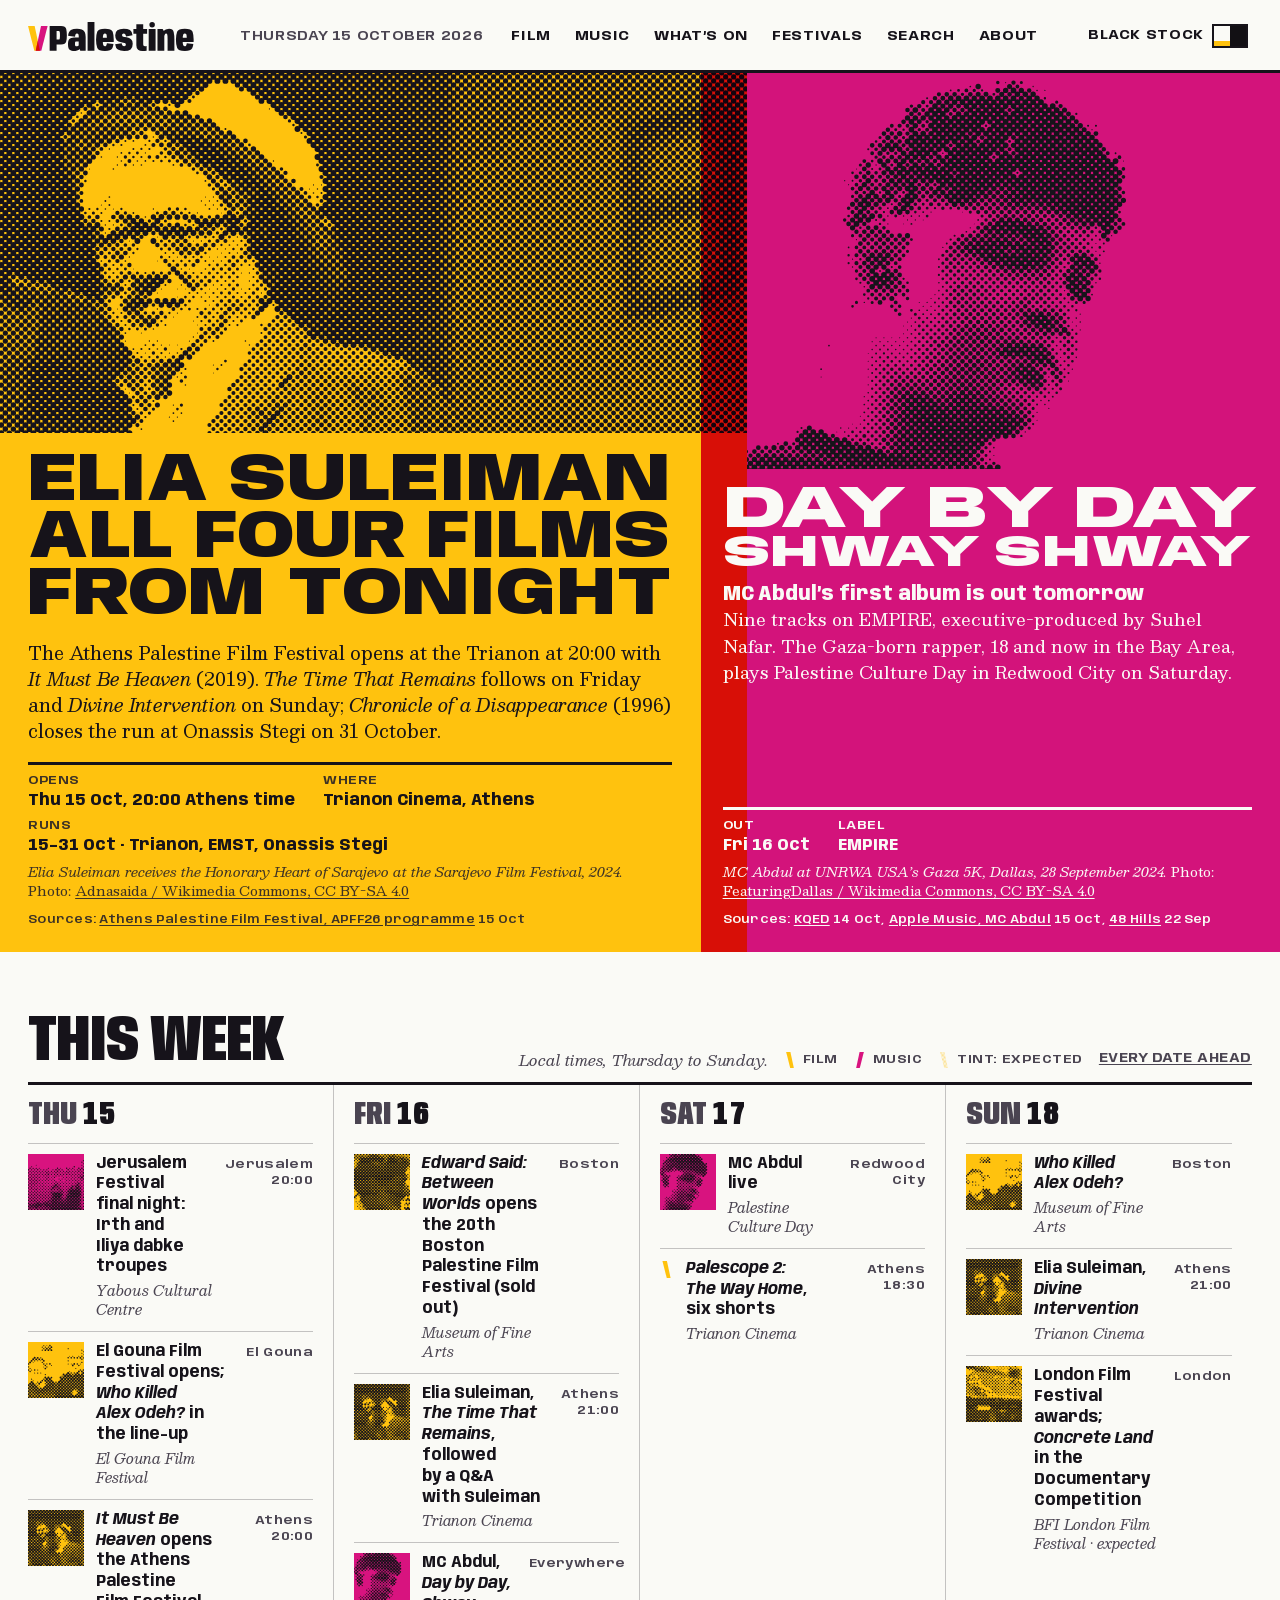
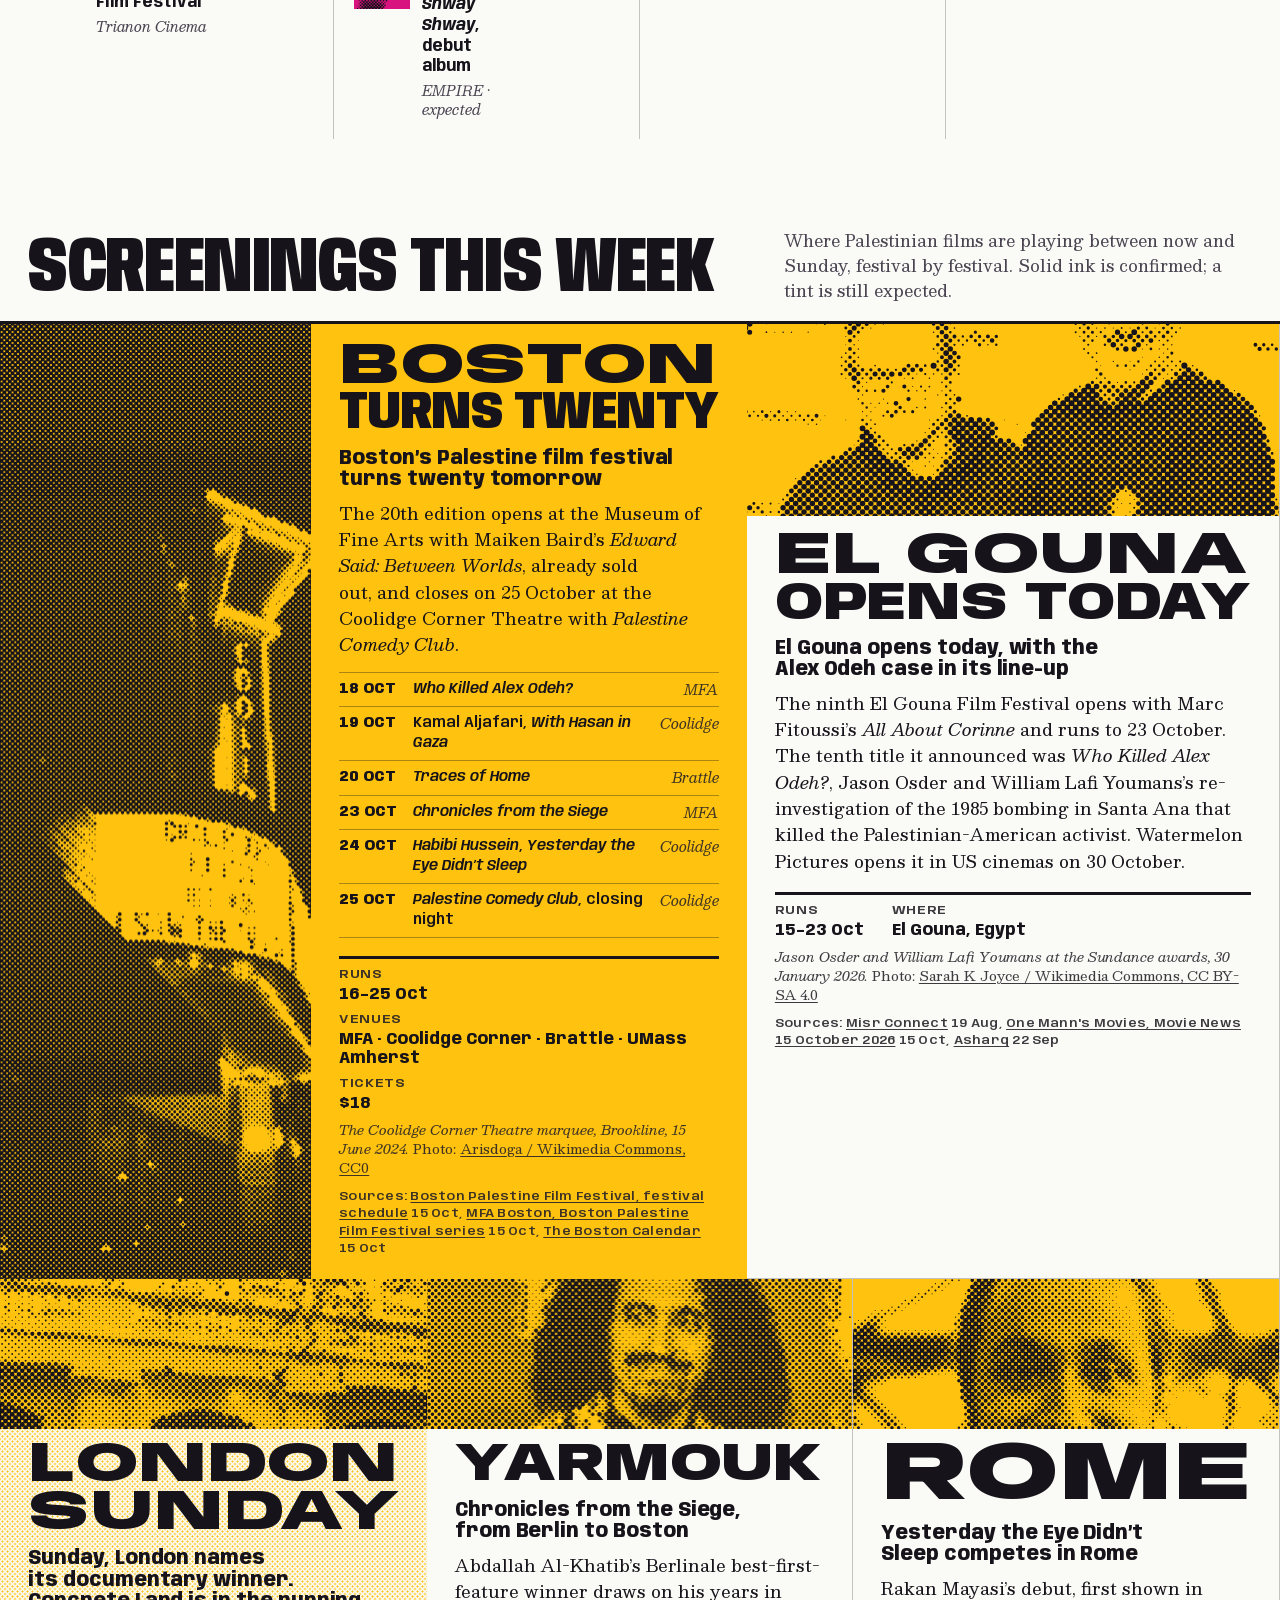
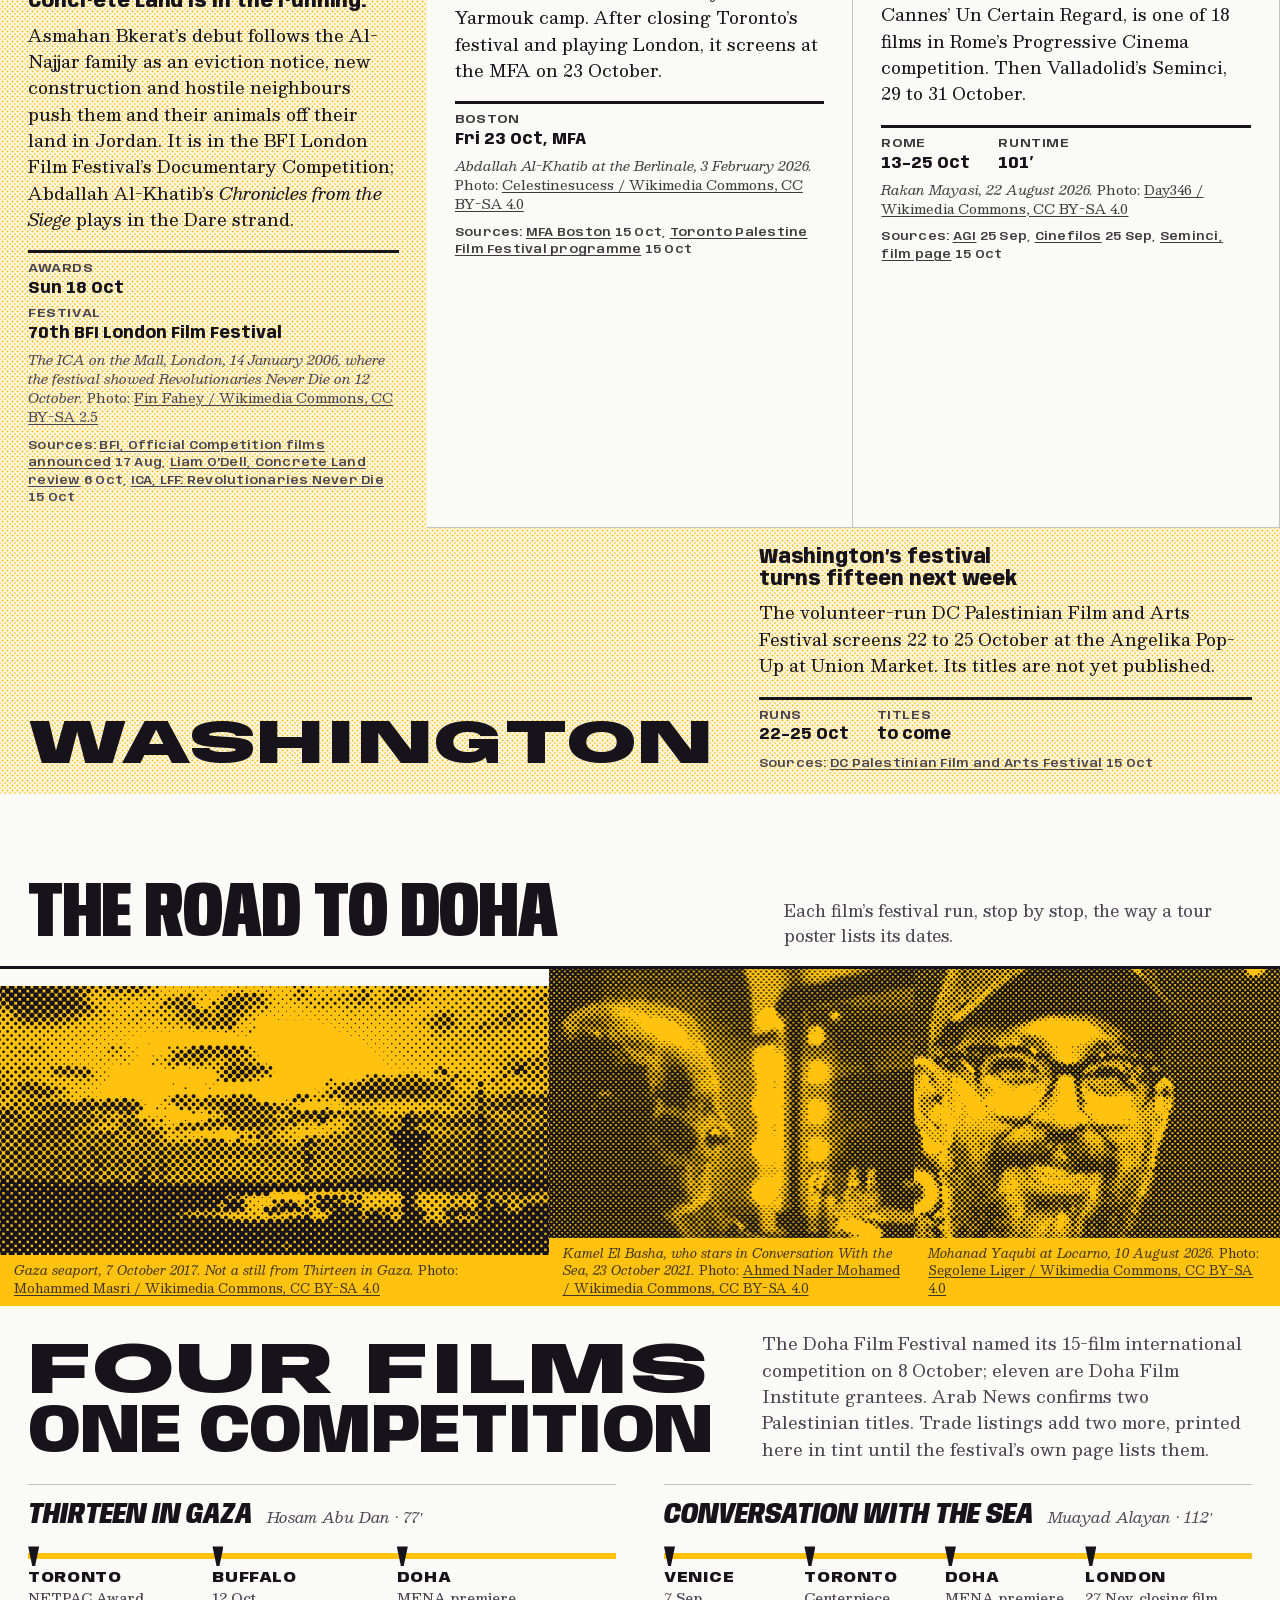
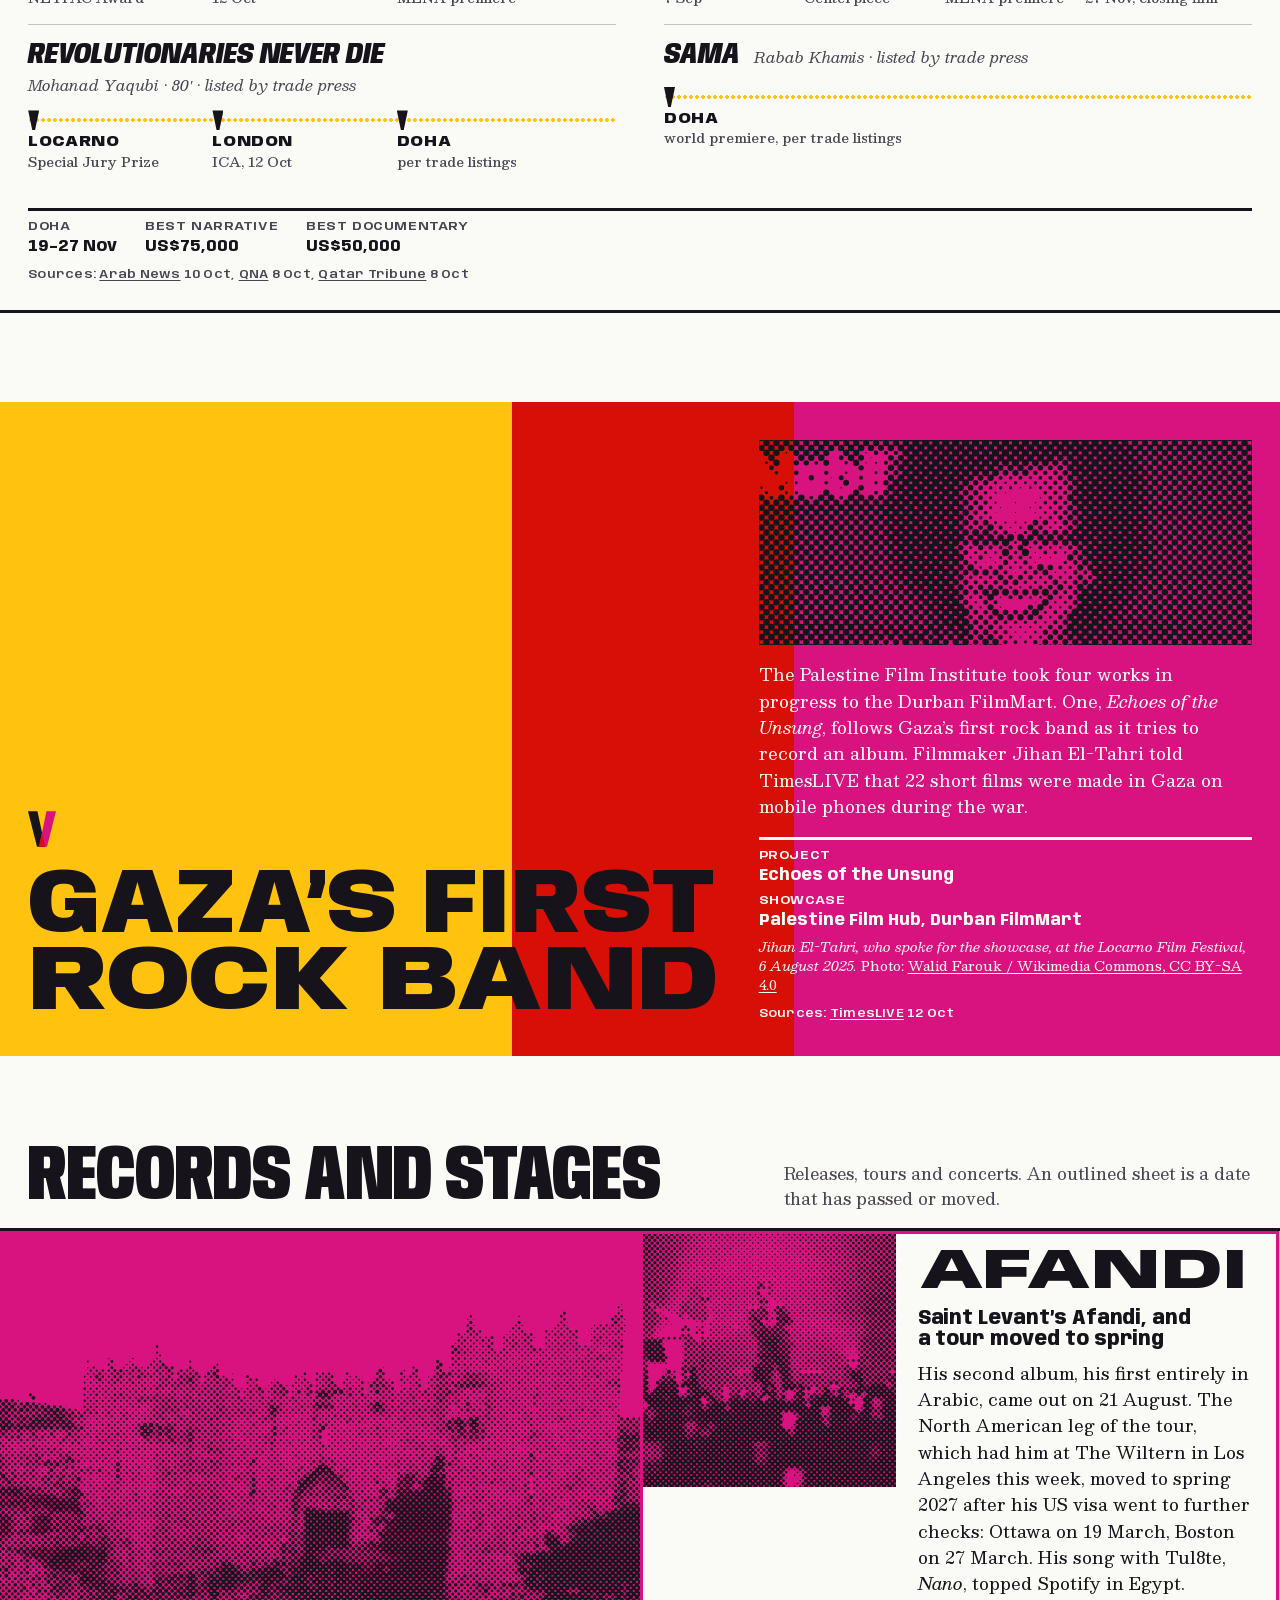
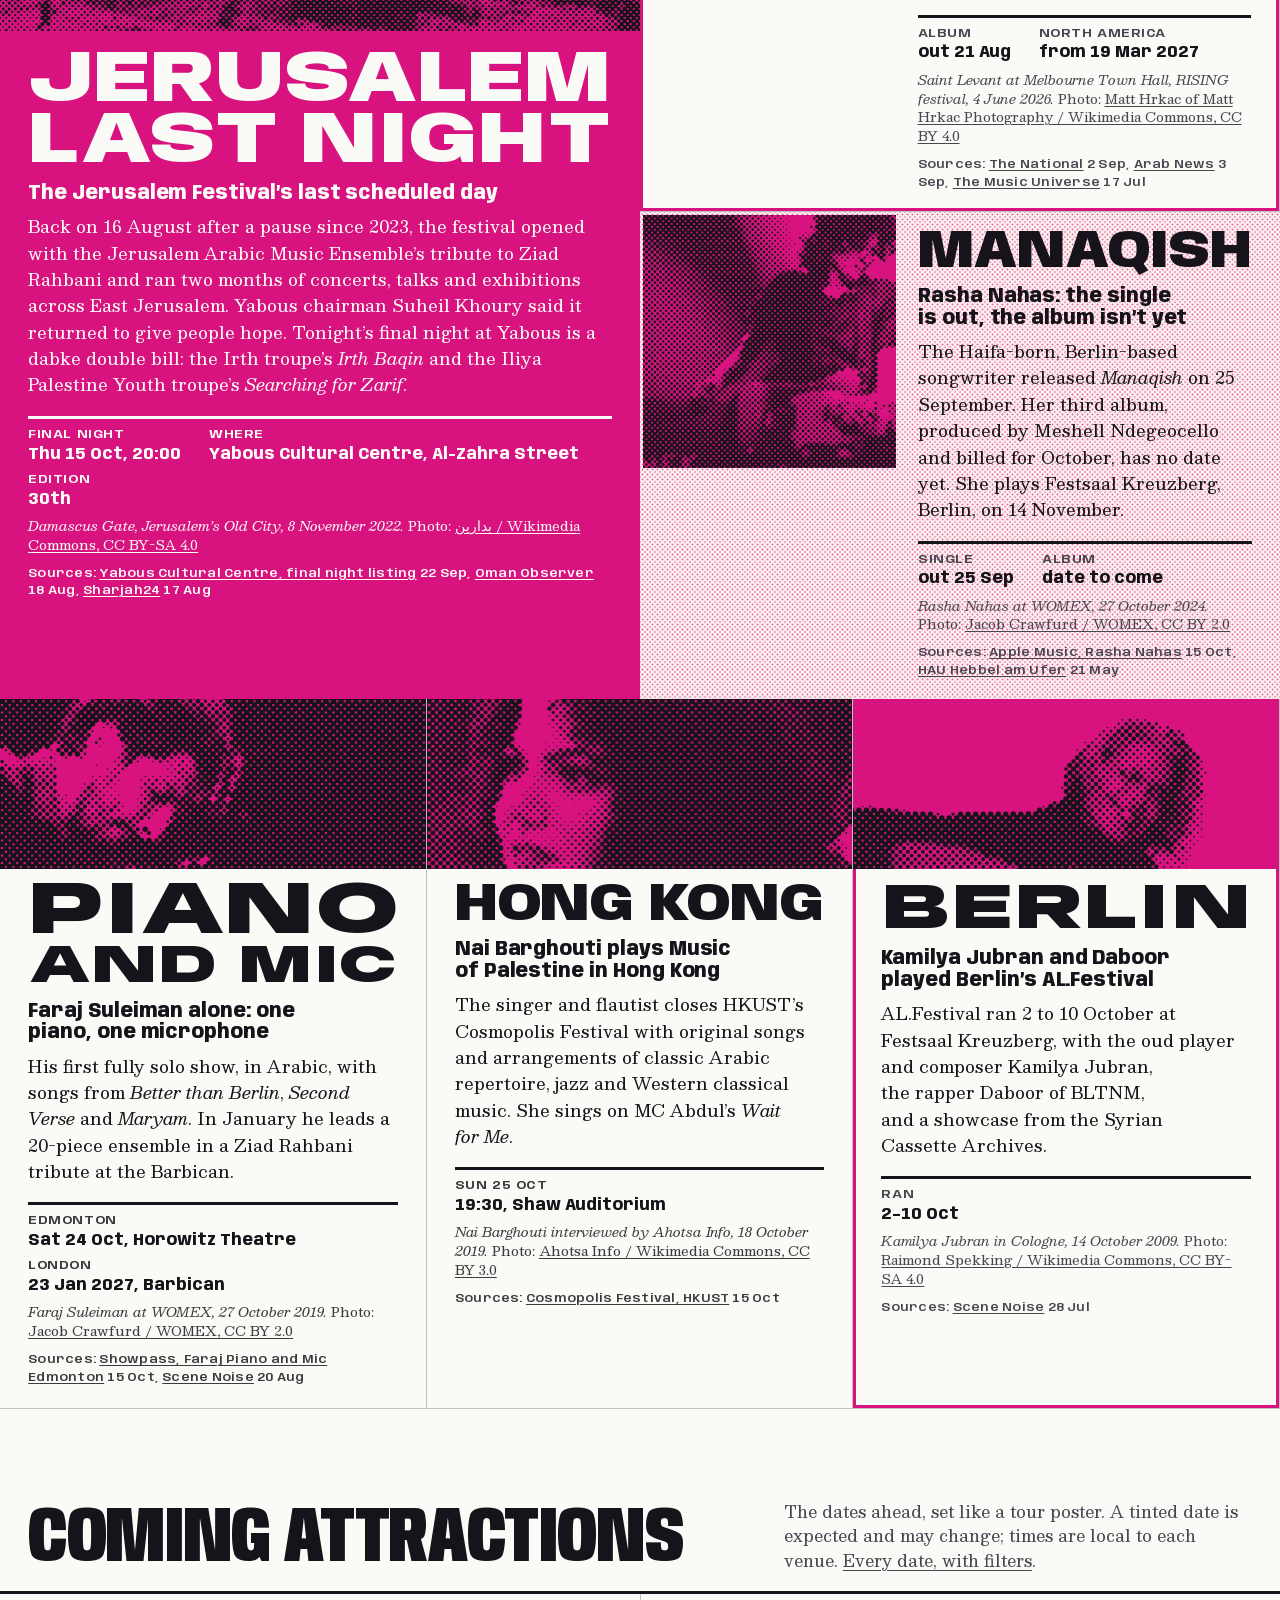
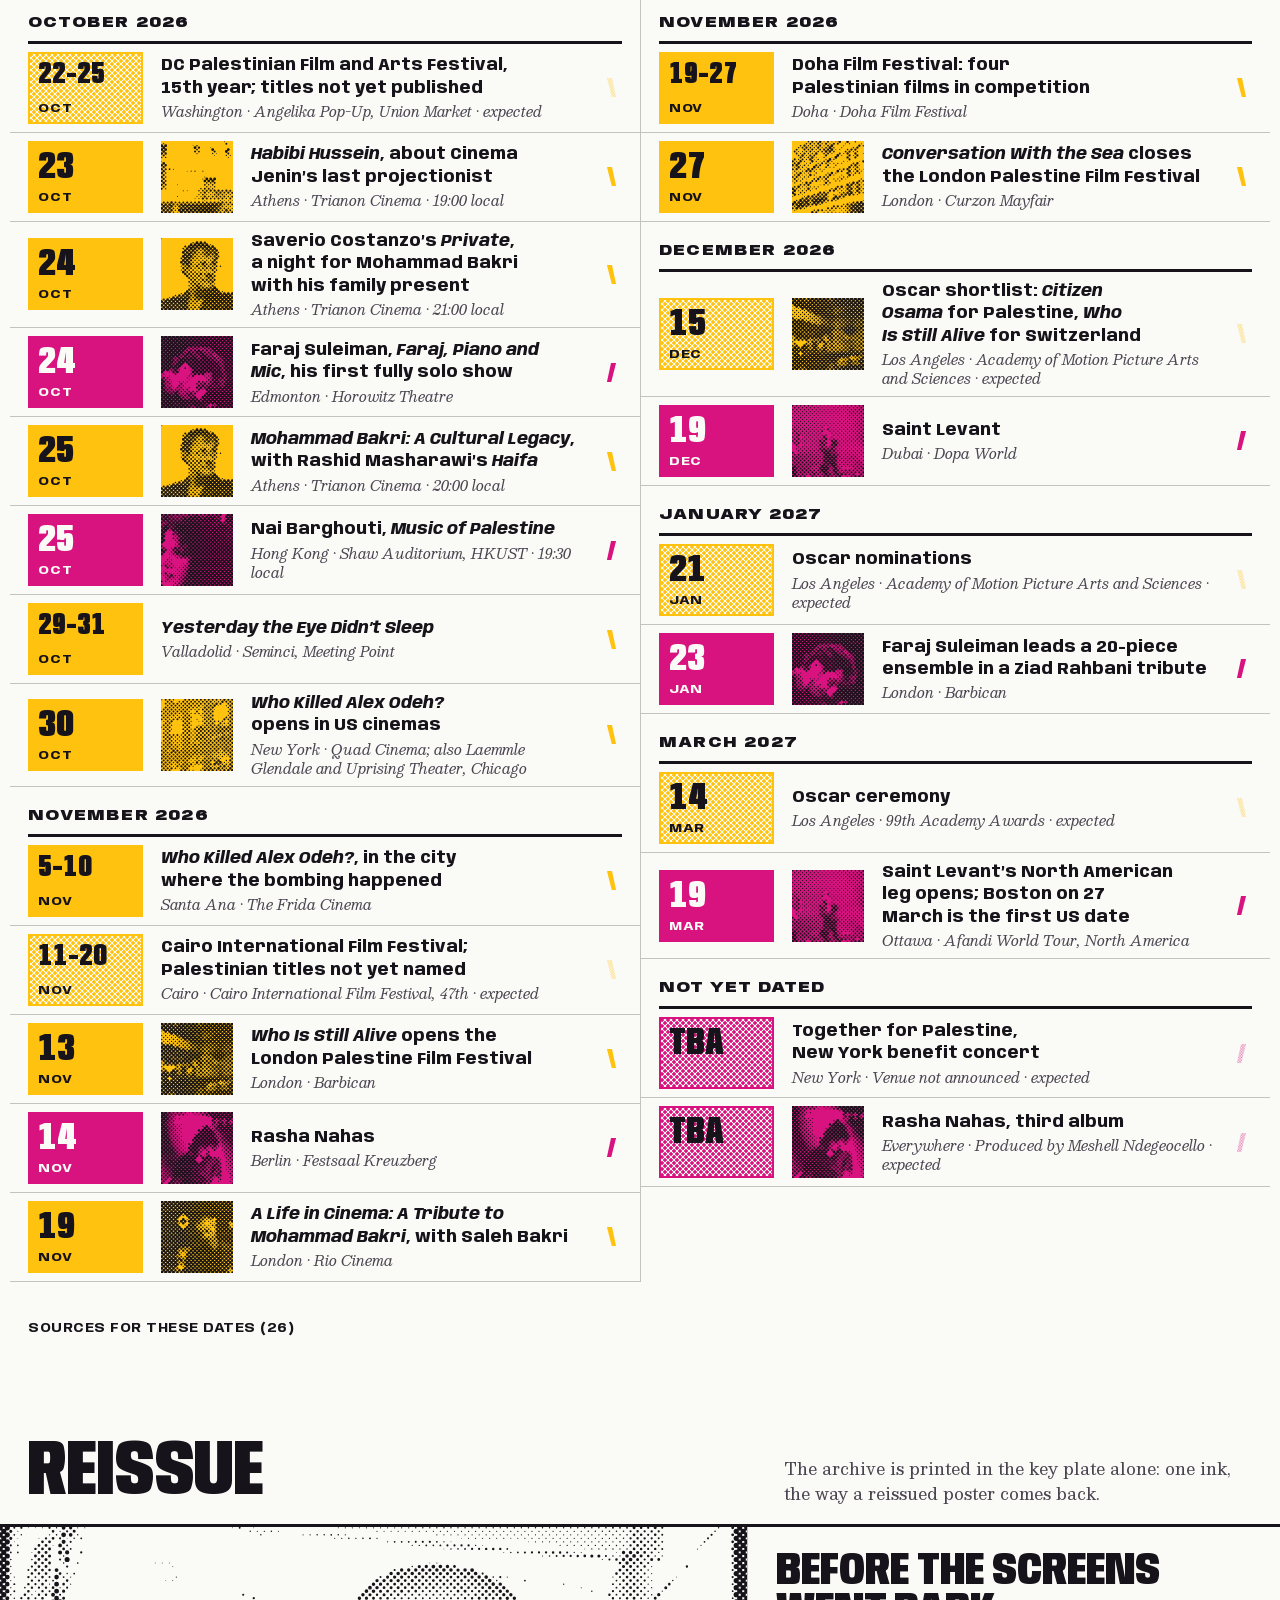
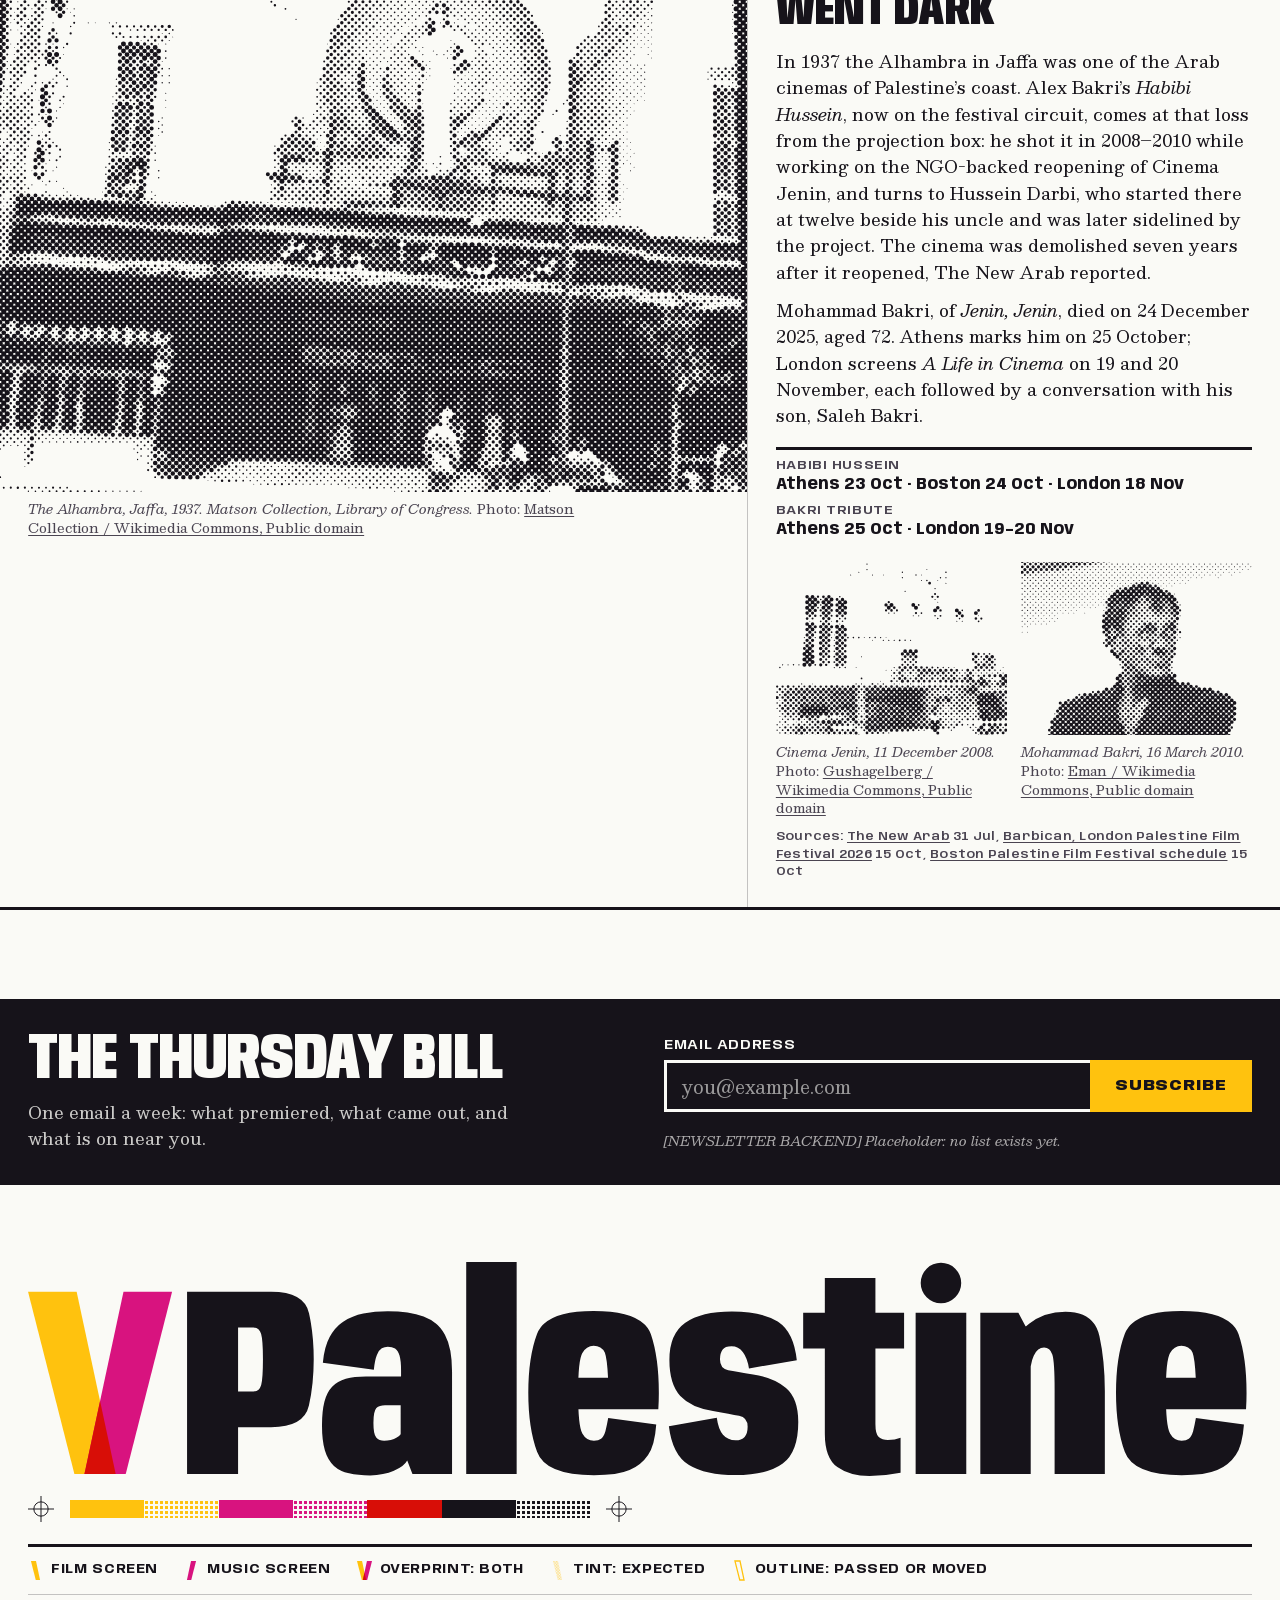
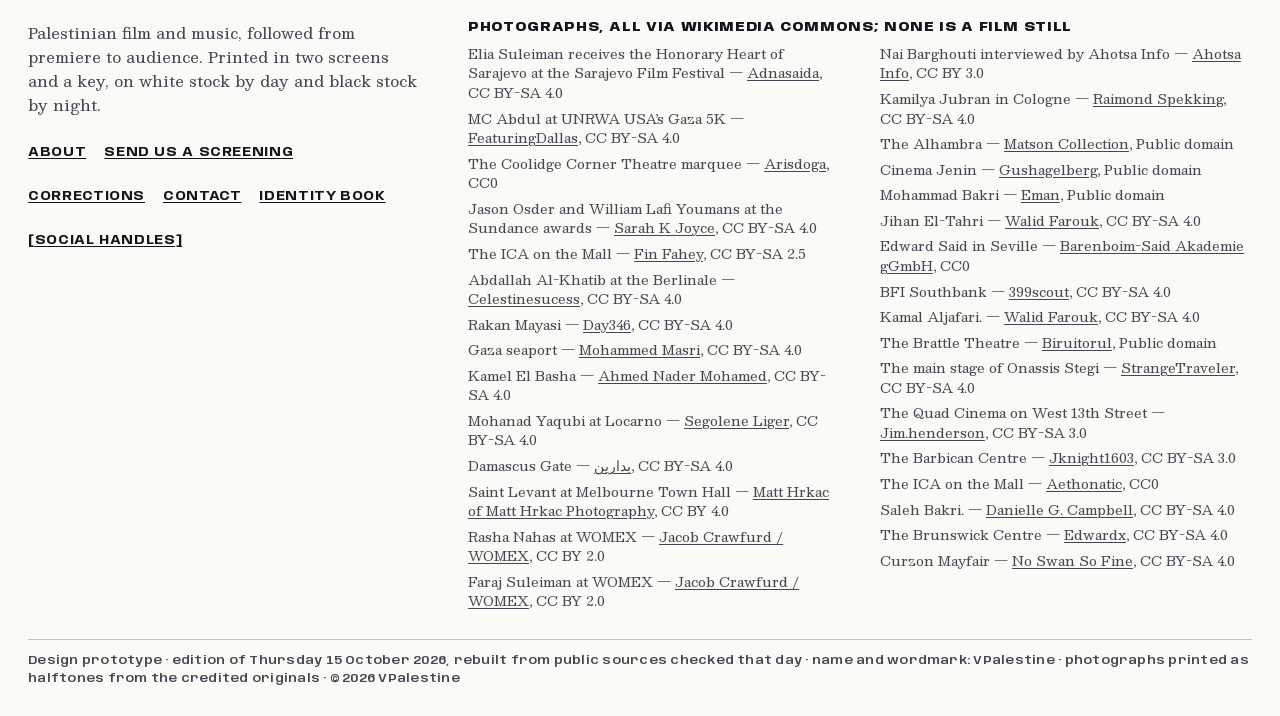
==== commit 065d9aec: "Add VPalestine inner pages and put photos on most stories New pages printed with the homepage's pres" ====
--- a/home.html
+++ b/home.html
@@ -4,18 +4,18 @@
 <meta charset="utf-8">
 <meta name="viewport" content="width=device-width, initial-scale=1">
 <title>VPalestine — Palestinian film and music · Thursday 15 October 2026</title>
-<meta name="description" content="Palestinian film and music, followed from premiere to audience: tonight Elia Suleiman opens Athens, tomorrow MC Abdul's first album.">
+<meta name="description" content="Palestinian film and music, followed from premiere to audience: tonight Elia Suleiman opens Athens, tomorrow MC Abdul&#x27;s first album.">
 <meta name="theme-color" content="#FAFAF6">
 <meta property="og:type" content="website">
 <meta property="og:site_name" content="VPalestine">
-<meta property="og:title" content="VPalestine — Palestinian film and music">
-<meta property="og:description" content="Followed from premiere to audience. Printed in two screens and a key.">
+<meta property="og:title" content="VPalestine — Palestinian film and music · Thursday 15 October 2026">
+<meta property="og:description" content="Palestinian film and music, followed from premiere to audience: tonight Elia Suleiman opens Athens, tomorrow MC Abdul&#x27;s first album.">
 <meta property="og:image" content="https://taktek-dev.github.io/vpalestine-prototype/assets/og.png">
 <meta name="twitter:card" content="summary_large_image">
-<link rel="icon" href="favicon.svg?v=10" type="image/svg+xml">
+<link rel="icon" href="favicon.svg?v=20" type="image/svg+xml">
 <link rel="preload" href="assets/fonts/anybody-var.woff2?v=1" as="font" type="font/woff2" crossorigin>
 <link rel="preload" href="assets/fonts/besley-var.woff2?v=1" as="font" type="font/woff2" crossorigin>
-<link rel="stylesheet" href="assets/css/vp.css?v=10">
+<link rel="stylesheet" href="assets/css/vp.css?v=20">
 <script>(function(){var d=document.documentElement;try{if(localStorage.getItem('vp-stock')==='black')d.dataset.stock='black'}catch(e){}
 var seen=false;try{seen=sessionStorage.getItem('vp-pulled')==='1'}catch(e){}
 if((location.search.indexOf('pull')>-1||!seen)&&!matchMedia('(prefers-reduced-motion: reduce)').matches&&document.visibilityState!=='hidden'){d.classList.add('pulling');setTimeout(function(){d.classList.remove('pulling')},6000)}})();</script>
@@ -29,6 +29,6 @@
 FORM: Overprint, grounded candidate 3 of 7, seed 0b2cf4c5.
 FINISH: unreviewed and undocumented is unfinished; this build ends with the finish review, the verdict, and DESIGN.md
 -->
-<a class="skip" href="#main">Skip to the edition</a><svg width="0" height="0" style="position:absolute" aria-hidden="true" focusable="false"><defs><pattern id="tint-f" width="110" height="110" patternUnits="userSpaceOnUse"><circle cx="27" cy="27" r="26" fill="var(--film)"/><circle cx="82" cy="82" r="26" fill="var(--film)"/></pattern><pattern id="tint-m" width="110" height="110" patternUnits="userSpaceOnUse"><circle cx="27" cy="27" r="26" fill="var(--music)"/><circle cx="82" cy="82" r="26" fill="var(--music)"/></pattern><pattern id="tint-o" width="110" height="110" patternUnits="userSpaceOnUse"><circle cx="27" cy="27" r="26" fill="var(--over)"/><circle cx="82" cy="82" r="26" fill="var(--over)"/></pattern></defs></svg><div class="marks" aria-hidden="true"><i></i><i></i><i></i><i></i></div><div class="squeegee" aria-hidden="true"></div><header class="mast"><a class="mark" href="./home.html"><svg viewBox="0 -220 9063 1570" role="img" aria-label="VPalestine, home"><path class="f" d="M0.0 0.0L360.0 0.0L649.2 1350.0L343.5 1350.0Z"/><path class="m" d="M707.0 0.0L1067.0 0.0L723.5 1350.0L417.8 1350.0Z"/><path class="o" d="M533.5 810.0L649.2 1350.0L417.8 1350.0Z"/><g class="w"><path transform="translate(1137 1350) scale(1 -1)" d="M40.872472789138556 0.0H418.6870838999748V346.0653406791389H663.1478675603867Q907.6145270727575 346.0653406791389 943.3359496425837 506.2498502526432Q979.05737221241 666.4343598261476 979.05737221241 850.2591231539845Q979.05737221241 1032.180932380259 944.0916869472712 1191.0904661901295Q909.1260016821325 1350.0 663.1478675603867 1350.0H40.872472789138556ZM418.6870838999748 611.4152366258204V1084.6501040533185H533.0216710343957Q575.2065082378685 1084.6501040533185 589.0512640122324 1037.6693802587688Q602.8960197865963 990.6886564642191 602.8960197865963 849.2678052866759Q602.8960197865963 706.393810916692 589.8070013169199 658.9045237712562Q576.7179828472435 611.4152366258204 533.0216710343957 611.4152366258204ZM1396.9759109020233 -10.430395152419806Q1446.3371845073998 -10.430395152419806 1491.351659733802 -0.8061260934919119Q1536.3661349602044 8.818142965435982 1572.9924976434559 24.75077431462705Q1609.6188603267074 40.68340566381812 1635.436639867723 59.77705954760313Q1661.2544194087386 78.87071343138814 1671.5924309194088 99.34230790659785L1710.1843377761543 0.0H2003.5082371346653V757.9716009907424Q2003.5082371346653 934.7974900901318 1950.694851236418 1031.5084442421794Q1897.8814653381705 1128.219398394227 1792.7007393520325 1167.0112431496382Q1687.5200133658946 1205.8030879050493 1527.5993469804525 1205.8030879050493Q1429.8090711273253 1205.8030879050493 1346.5483389552683 1188.4870596583933Q1263.2876067832112 1171.1710314117372 1200.2155973874032 1129.939749887213Q1137.1435879915953 1088.708468362689 1096.973026432097 1013.9805184099823Q1056.8024648725986 939.2525684572756 1046.7040048539639 824.3802020959556L1424.2082557491958 772.58149876073Q1431.7442417219281 844.730436630547 1446.9119554273784 881.4128036331385Q1462.0796691328287 918.09517063573 1483.0830964036286 930.4159653726965Q1504.0865236744285 942.736760109663 1527.9038266055286 942.736760109663Q1559.894846495241 942.736760109663 1581.5351577848196 928.6911115609109Q1603.1754690743983 914.6454630121589 1614.5297010615468 876.8347753416747Q1625.8839330486953 839.0240876711905 1625.8839330486953 765.7310820631683V722.3884507268667H1365.4000836722553Q1278.690626066178 722.3884507268667 1216.59436846897 704.5473865699023Q1154.498110871762 686.7063224129379 1115.32662021555 645.5959345847368Q1076.155129559338 604.4855467565358 1058.1800131779164 535.0575316790491Q1040.2048967964947 465.6295166015625 1040.2048967964947 360.8956172019243Q1040.2048967964947 246.23455632850528 1061.934267802164 173.15076110325754Q1083.6636388078332 100.0669658780098 1128.9270982444286 59.82939921319485Q1174.190557681024 19.591832548379898 1240.3805060200393 4.580718697980046Q1306.5704543590546 -10.430395152419806 1396.9759109020233 -10.430395152419806ZM1500.381991069764 245.7091518379748Q1482.3783749453723 245.7091518379748 1467.5392053686082 250.85227323509753Q1452.7000357918441 255.99539463222027 1442.0641320105642 269.40774844400585Q1431.4282282292843 282.8201022557914 1426.3330176528543 308.5928629171103Q1421.2378070764244 334.3656235784292 1421.2378070764244 378.13637671619654Q1421.2378070764244 422.7615610063076 1426.9714517276734 449.2929702308029Q1432.7050963789225 475.8243794552982 1443.2159330807626 487.9974935874343Q1453.7267697826028 500.1706077195704 1470.0804956518114 504.35157695785165Q1486.43422152102 508.5325461961329 1506.7229069061577 508.5325461961329H1622.953367471695V294.37175719439983Q1613.8142447657883 280.9603174291551 1594.0860947594047 269.25133732147515Q1574.357944753021 257.5423572137952 1549.8102364763618 251.625754525885Q1525.2625281997025 245.7091518379748 1500.381991069764 245.7091518379748ZM2108.486451379955 0.0H2482.0765020623803V1570.0H2108.486451379955ZM3054.5884446799755 -9.593090701848269V246.85093591362238Q2998.094798501581 246.85093591362238 2968.512775786221 300.4409730806947Q2937.3707555122674 351.54670837149024 2937.3707555122674 599.4950694255531Q2937.3707555122674 839.6076580733061 2967.776399899274 893.6569497101009Q2998.209217019379 949.2177159562707 3052.4562678933144 949.2177159562707Q3109.833019066602 949.2177159562707 3135.6685219705105 898.560342554003Q3152.022191543132 855.5737932808697 3158.877500180155 713.2166108079255H2906.1119918115437V480.13037346303463H3531.434116870165Q3535.201986897737 535.7197537012398 3535.201986897737 599.547475039959Q3535.201986897737 861.4693441167474 3476.3217299319804 1034.8647805824876Q3414.3971735313535 1207.2602170482278 3052.0376156680286 1207.2602170482278Q2695.922808188945 1207.2602170482278 2632.891061965376 1036.3394751697779Q2568.3264909163117 865.418733291328 2568.3264909163117 600.9521985687315Q2568.3264909163117 338.95838848128915 2633.181612893939 163.90265011042356Q2694.992435436696 -9.593090701848269 3054.5884446799755 -9.593090701848269ZM3054.5884446799755 246.85093591362238V-9.593090701848269Q3229.842917665839 -9.593090701848269 3318.2726346738636 28.84991692006588Q3405.750874631107 66.34144749119878 3455.3290830664337 140.49202181398869Q3504.8315958194435 212.15829426050186 3515.9300558380783 367.02714831382036L3160.1684898510575 415.057981621474Q3149.4886820577085 357.22463177517056 3139.4472736753523 316.1353252530098Q3127.8730404675007 276.557493340224 3107.5837653540075 261.6663667857647Q3088.778792116791 246.85093591362238 3054.5884446799755 246.85093591362238ZM4101.88112828508 -8.337134025990963Q4338.097772747278 -8.337134025990963 4453.003186091781 76.8846078813076Q4567.908599436283 162.10634978860617 4567.908599436283 384.8665456213057Q4567.908599436283 558.551305796951 4476.941154759377 636.7068599369377Q4385.973710082471 714.8624140769243 4233.603555444628 736.5413069352508Q4109.722224857658 758.8299784548581 4048.870115827769 768.8341037798673Q3988.01800679788 778.8382291048765 3988.01800679788 848.8034650199115Q3988.01800679788 894.7748171314597 4006.7748958282173 920.3733112215996Q4025.5317848585546 945.9718053117394 4073.3314515911043 945.9718053117394Q4125.180420864373 945.9718053117394 4158.244148500264 901.8810224495828Q4191.307876136154 857.7902395874262 4202.8249883800745 781.5642668157816L4557.025679323822 842.268839482218Q4533.7863047719 1055.1523033380508 4415.339015562087 1128.9933937452734Q4296.891726352274 1202.8344841524959 4075.843364942819 1202.8344841524959Q3848.975314658135 1202.8344841524959 3731.196422036737 1119.4133355300874Q3613.4175294153392 1035.9921869076788 3613.4175294153392 845.7206886671484Q3613.4175294153392 663.9598146900535 3694.0518442094326 577.7647408787161Q3774.686159003526 491.56966706737876 3936.0665923170745 466.7707790918648Q4065.970970015973 443.5849759876728 4129.430219922215 430.593905845657Q4192.889469828457 417.6028357036412 4192.889469828457 349.3193769417703Q4192.889469828457 299.6578985415399 4170.4539928194135 274.30104779079556Q4148.01851581037 248.94419704005122 4103.74604421109 248.94419704005122Q4044.8653879724443 248.94419704005122 4010.3682799134403 289.63034911081195Q3975.8711718544364 330.3165011815727 3964.354059610516 415.64287619292736L3609.6205438412726 354.1009990759194Q3635.3718317449093 141.32742386311293 3758.613193789497 66.49514491856098Q3881.8545558340847 -8.337134025990963 4101.88112828508 -8.337134025990963ZM5095.349057447165 -15.061864878982306Q5214.628976762295 -15.061864878982306 5325.712668642402 8.2059326171875V267.4663522094488Q5284.222324285656 251.2014118693769 5231.832770779729 251.2014118693769Q5188.542287643999 251.2014118693769 5163.94357874617 272.89429742097855Q5139.344869848341 294.5871829725802 5139.344869848341 369.4741500094533V928.44736944139H5351.658363588154V1193.7972653880715H5139.344869848341V1450.8921865522861H4764.689169514924V1193.7972653880715H4604.248878967017V928.44736944139H4764.689169514924V298.7272070981562Q4764.689169514924 117.83180275186896 4857.263674123213 51.38496893644333Q4949.838178731501 -15.061864878982306 5095.349057447165 -15.061864878982306ZM5437.22069459036 0.0H5812.295047149062V1193.8399658203125H5437.22069459036ZM5916.359891012311 0.0H6289.531289469451V1022.552251316607L6198.037223745137 1193.7972653880715H5916.359891012311ZM6466.544713515788 0.0H6838.650462321937V612.5995636321604Q6838.650462321937 839.2732189632952 6798.745305798948 1020.5965519901365Q6758.8401492759585 1201.9198850169778 6547.138627074659 1201.9198850169778Q6350.491714861244 1201.9198850169778 6225.352161355317 1063.8536570128053Q6100.212607849389 925.7874290086329 6100.212607849389 738.7523068971932L6283.251506090164 697.7268019020557Q6283.251506090164 815.7768354378641 6311.938825946301 876.1734122540802Q6340.626145802438 936.5699890702963 6388.318474687636 936.5699890702963Q6432.588416706771 936.5699890702963 6449.5665651112795 884.6198904663324Q6466.544713515788 832.6697918623686 6466.544713515788 623.9937443137169ZM7407.5884446799755 -9.593090701848269V246.85093591362238Q7351.094798501581 246.85093591362238 7321.512775786221 300.4409730806947Q7290.370755512267 351.54670837149024 7290.370755512267 599.4950694255531Q7290.370755512267 839.6076580733061 7320.776399899274 893.6569497101009Q7351.209217019379 949.2177159562707 7405.456267893314 949.2177159562707Q7462.833019066602 949.2177159562707 7488.6685219705105 898.560342554003Q7505.022191543132 855.5737932808697 7511.877500180155 713.2166108079255H7259.111991811544V480.13037346303463H7884.434116870165Q7888.201986897737 535.7197537012398 7888.201986897737 599.547475039959Q7888.201986897737 861.4693441167474 7829.32172993198 1034.8647805824876Q7767.3971735313535 1207.2602170482278 7405.037615668029 1207.2602170482278Q7048.922808188945 1207.2602170482278 6985.891061965376 1036.3394751697779Q6921.326490916312 865.418733291328 6921.326490916312 600.9521985687315Q6921.326490916312 338.95838848128915 6986.181612893939 163.90265011042356Q7047.992435436696 -9.593090701848269 7407.5884446799755 -9.593090701848269ZM7407.5884446799755 246.85093591362238V-9.593090701848269Q7582.842917665839 -9.593090701848269 7671.272634673864 28.84991692006588Q7758.750874631107 66.34144749119878 7808.329083066434 140.49202181398869Q7857.8315958194435 212.15829426050186 7868.930055838078 367.02714831382036L7513.1684898510575 415.057981621474Q7502.4886820577085 357.22463177517056 7492.447273675352 316.1353252530098Q7480.873040467501 276.557493340224 7460.5837653540075 261.6663667857647Q7441.778792116791 246.85093591362238 7407.5884446799755 246.85093591362238ZM5774.8 1414.2A150 150 0 1 0 5474.8 1414.2A150 150 0 1 0 5774.8 1414.2Z"/></g></svg></a><div class="mid"><p class="dateline"><time datetime="2026-10-15">Thursday 15 October 2026</time></p><nav aria-label="Sections"><ul><li><a href="#tonight">Tonight</a></li><li><a href="#week">This week</a></li><li><a href="#screens">Screenings</a></li><li><a href="#doha">Doha</a></li><li><a href="#record">Music</a></li><li><a href="#coming">Coming up</a></li><li><a href="#reissue">Archive</a></li></ul></nav></div><button class="stock" type="button" aria-pressed="false"><span class="lbl">Black stock</span><span class="sw" aria-hidden="true"><i></i><i></i></span></button></header><main id="main"><section class="tonight" id="tonight" aria-label="Tonight and tomorrow"><article class="one ink ink-film p-film" id="suleiman-athens"><figure class="plate " data-fx="0.64" data-fy="0.29" data-zoom="2.6" data-lpi="132"><img src="assets/img/photo/suleiman.webp?v=10" width="1920" height="1277" alt="Elia Suleiman, in a hat and dark suit, holding a framed award on a stage beside its presenter" fetchpriority="high" decoding="async"></figure><div class="body p-key"><h1 class="lines " data-fit><a class="stretch" href="#suleiman-athens"><span class="vh">Elia Suleiman: all four films, from tonight in Athens</span><span aria-hidden="true"><span class="ln">Elia Suleiman</span><span class="ln">all four films</span><span class="ln">from tonight</span></span></a></h1><p class="deck">The Athens Palestine Film Festival opens at the Trianon at 20:00 with <em>It Must Be Heaven</em> (2019). <em>The Time That Remains</em> follows on Friday and <em>Divine Intervention</em> on Sunday; <em>Chronicle of a Disappearance</em> (1996) closes the run at Onassis Stegi on 31 October.</p><dl class="band"><div><dt>Opens</dt><dd>Thu 15 Oct, 20:00 Athens time</dd></div><div><dt>Where</dt><dd>Trianon Cinema, Athens</dd></div><div><dt>Runs</dt><dd>15–31 Oct · Trianon, EMST, Onassis Stegi</dd></div></dl><p class="cap">Elia Suleiman receives the Honorary Heart of Sarajevo, Sarajevo Film Festival, 2 July 2025. <span class="cr">Photo: <a href="https://commons.wikimedia.org/wiki/File:Po%C4%8Dasno_Srce_Sarajeva_Elia_Suleiman.jpg">Adnasaida / Wikimedia Commons, CC BY-SA 4.0</a></span></p><p class="src">Sources: <a href="https://athenspalestinefilmfestival.org/2026/program">Athens Palestine Film Festival, APFF26 programme</a> 15 Oct</p></div></article><article class="sleeve ink ink-music p-music" id="mc-abdul"><figure class="plate " data-fx="0.48" data-fy="0.3" data-lpi="96"><img src="assets/img/photo/mc-abdul.webp?v=10" width="960" height="1587" alt="MC Abdul on stage with an in-ear monitor, holding a microphone" fetchpriority="high" decoding="async"></figure><div class="txt p-key"><h2 class="lines " data-fit><a class="stretch" href="#mc-abdul"><span class="vh">MC Abdul’s first album is out tomorrow</span><span aria-hidden="true"><span class="ln">Day by Day</span><span class="ln">Shway Shway</span></span></a></h2><p class="hed">MC Abdul’s first album is out tomorrow</p><p class="copy">Nine tracks on EMPIRE, executive-produced by Suhel Nafar. The Gaza-born rapper, 18 and now in the Bay Area, plays Palestine Culture Day in Redwood City on Saturday.</p><dl class="band"><div><dt>Out</dt><dd>Fri 16 Oct</dd></div><div><dt>Label</dt><dd>EMPIRE</dd></div></dl><p class="cap">MC Abdul at UNRWA USA’s Gaza 5K, Dallas, 28 September 2024. <span class="cr">Photo: <a href="https://commons.wikimedia.org/wiki/File:MC_Abdul_2.jpg">FeaturingDallas / Wikimedia Commons, CC BY-SA 4.0</a></span></p><p class="src">Sources: <a href="https://www.kqed.org/arts/13994726/mc-abdul-palestinian-rapper-empire-bay-area-gaza-day-by-day-shway-shway">KQED</a> 14 Oct, <a href="https://music.apple.com/my/artist/mc-abdul/1573987204">Apple Music, MC Abdul</a> 15 Oct, <a href="https://48hills.org/2026/09/gazas-mc-abdul-on-life-in-the-bay-and-a-debut-album-that-maps-his-journey/">48 Hills</a> 22 Sep</p></div></article></section><section class="week" id="week" aria-labelledby="week-h"><div class="wk-head"><h2 id="week-h">This week</h2><p class="how">Local times, Thursday to Sunday. <span><svg class="vk" viewBox="0 0 650 1350" preserveAspectRatio="xMidYMid meet" aria-hidden="true"><path class="f" d="M0.0 0.0L360.0 0.0L649.2 1350.0L343.5 1350.0Z"/></svg> Film</span><span><svg class="vk" viewBox="417 0 650 1350" preserveAspectRatio="xMidYMid meet" aria-hidden="true"><path class="m" d="M707.0 0.0L1067.0 0.0L723.5 1350.0L417.8 1350.0Z"/></svg> Music</span><span><svg class="vk due" viewBox="0 0 650 1350" preserveAspectRatio="xMidYMid meet" aria-hidden="true"><path class="f" d="M0.0 0.0L360.0 0.0L649.2 1350.0L343.5 1350.0Z"/></svg> Tint: expected</span></p></div><div class="days"><div class="day"><h3><span>Thu</span> 15</h3><ol><li class="on"><svg class="vk" viewBox="417 0 650 1350" preserveAspectRatio="xMidYMid meet" role="img" aria-label="Music, confirmed"><path class="m" d="M707.0 0.0L1067.0 0.0L723.5 1350.0L417.8 1350.0Z"/></svg><div><p class="w">Last scheduled day of the Jerusalem Festival</p><p class="p">Yabous Cultural Centre</p></div><p class="t">Jerusalem<br>all day</p></li><li class="on"><svg class="vk" viewBox="0 0 650 1350" preserveAspectRatio="xMidYMid meet" role="img" aria-label="Film, confirmed"><path class="f" d="M0.0 0.0L360.0 0.0L649.2 1350.0L343.5 1350.0Z"/></svg><div><p class="w">El Gouna Film Festival opens; <em>Who Killed Alex Odeh?</em> is in the line-up</p><p class="p">to 23 Oct</p></div><p class="t">El Gouna<br>opening</p></li><li class="on"><svg class="vk" viewBox="0 0 650 1350" preserveAspectRatio="xMidYMid meet" role="img" aria-label="Film, confirmed"><path class="f" d="M0.0 0.0L360.0 0.0L649.2 1350.0L343.5 1350.0Z"/></svg><div><p class="w"><em>It Must Be Heaven</em> opens the Athens Palestine Film Festival</p><p class="p">Trianon</p></div><p class="t">Athens<br>20:00</p></li></ol></div><div class="day"><h3><span>Fri</span> 16</h3><ol><li class="on"><svg class="vk" viewBox="0 0 650 1350" preserveAspectRatio="xMidYMid meet" role="img" aria-label="Film, confirmed"><path class="f" d="M0.0 0.0L360.0 0.0L649.2 1350.0L343.5 1350.0Z"/></svg><div><p class="w"><em>Edward Said: Between Worlds</em> opens the 20th Boston Palestine Film Festival</p><p class="p">MFA · sold out</p></div><p class="t">Boston<br>opening</p></li><li class="due"><svg class="vk due" viewBox="417 0 650 1350" preserveAspectRatio="xMidYMid meet" role="img" aria-label="Music, expected"><path class="m" d="M707.0 0.0L1067.0 0.0L723.5 1350.0L417.8 1350.0Z"/></svg><div><p class="w">MC Abdul, <em>Day by Day, Shway Shway</em></p><p class="p">EMPIRE · expected</p></div><p class="t">everywhere<br>release</p></li></ol></div><div class="day"><h3><span>Sat</span> 17</h3><ol><li class="on"><svg class="vk" viewBox="417 0 650 1350" preserveAspectRatio="xMidYMid meet" role="img" aria-label="Music, confirmed"><path class="m" d="M707.0 0.0L1067.0 0.0L723.5 1350.0L417.8 1350.0Z"/></svg><div><p class="w">MC Abdul at Palestine Culture Day</p><p class="p">California</p></div><p class="t">Redwood City<br>live</p></li></ol></div><div class="day"><h3><span>Sun</span> 18</h3><ol><li class="on"><svg class="vk" viewBox="0 0 650 1350" preserveAspectRatio="xMidYMid meet" role="img" aria-label="Film, confirmed"><path class="f" d="M0.0 0.0L360.0 0.0L649.2 1350.0L343.5 1350.0Z"/></svg><div><p class="w"><em>Who Killed Alex Odeh?</em></p><p class="p">MFA</p></div><p class="t">Boston</p></li><li class="due"><svg class="vk due" viewBox="0 0 650 1350" preserveAspectRatio="xMidYMid meet" role="img" aria-label="Film, expected"><path class="f" d="M0.0 0.0L360.0 0.0L649.2 1350.0L343.5 1350.0Z"/></svg><div><p class="w">London Film Festival winners; <em>Concrete Land</em> is in the Documentary Competition</p><p class="p">result due · expected</p></div><p class="t">London<br>awards</p></li></ol></div></div></section><section class="sec" id="screens" aria-labelledby="screens-h"><div class="head"><h2 id="screens-h">Screenings this week</h2><p>Where Palestinian films are playing between now and Sunday, festival by festival. Solid ink is confirmed; a tint is still expected.</p></div><div class="wall"><article class="sheet half ink ink-film" id="boston"><figure class="plate " data-fx="0.45" data-fy="0.3" data-lpi="80" data-gamma="1.7"><img src="assets/img/photo/coolidge.webp?v=10" width="1280" height="1931" alt="The lit vertical sign and marquee of the Coolidge Corner Theatre at night" loading="lazy" decoding="async"></figure><div class="txt"><h3 class="lines " data-fit><a class="stretch" href="#boston"><span class="vh">Boston’s Palestine film festival turns twenty tomorrow</span><span aria-hidden="true"><span class="ln">Boston</span><span class="ln">turns twenty</span></span></a></h3><p class="hed">Boston’s Palestine film festival turns twenty tomorrow</p><p class="copy">The 20th edition opens at the Museum of Fine Arts with Maiken Baird’s <em>Edward Said: Between Worlds</em>, already sold out, and closes on 25 October at the Coolidge Corner Theatre with <em>Palestine Comedy Club</em>.</p><ol class="dates"><li><b>18 Oct</b><span><em>Who Killed Alex Odeh?</em></span><span>MFA</span></li><li><b>19 Oct</b><span>Kamal Aljafari, <em>With Hasan in Gaza</em></span><span>Coolidge</span></li><li><b>20 Oct</b><span><em>Traces of Home</em></span><span>Brattle</span></li><li><b>23 Oct</b><span><em>Chronicles from the Siege</em></span><span>MFA</span></li><li><b>24 Oct</b><span><em>Habibi Hussein</em>, <em>Yesterday the Eye Didn’t Sleep</em></span><span>Coolidge</span></li><li><b>25 Oct</b><span><em>Palestine Comedy Club</em>, closing night</span><span>Coolidge</span></li></ol><dl class="band"><div><dt>Runs</dt><dd>16–25 Oct</dd></div><div><dt>Venues</dt><dd>MFA · Coolidge Corner · Brattle · UMass Amherst</dd></div><div><dt>Tickets</dt><dd>$18</dd></div></dl><p class="cap">The Coolidge Corner Theatre marquee, Brookline, 15 June 2024. <span class="cr">Photo: <a href="https://commons.wikimedia.org/wiki/File:Coolidge_Corner_Theatre_Marquee.jpg">Arisdoga / Wikimedia Commons, CC0</a></span></p><p class="src">Sources: <a href="https://bostonpalestinefilmfest.org/festival/">Boston Palestine Film Festival, festival schedule</a> 15 Oct, <a href="https://www.mfa.org/series/boston-palestine-film-festival">MFA Boston, Boston Palestine Film Festival series</a> 15 Oct, <a href="https://www.thebostoncalendar.com/events/boston-palestine-film-festival--12">The Boston Calendar</a> 15 Oct</p></div></article><article class="sheet window ink ink-stock" id="el-gouna"><figure class="plate ink-film" data-fx="0.5" data-fy="0.36" data-lpi="90"><img src="assets/img/photo/odeh-directors.webp?v=10" width="1280" height="1919" alt="Jason Osder and William Lafi Youmans holding an award in front of a Sundance backdrop" loading="lazy" decoding="async"></figure><h3 class="lines " data-fit><a class="stretch" href="#el-gouna"><span class="vh">El Gouna opens today, with the Alex Odeh case in its line-up</span><span aria-hidden="true"><span class="ln">El Gouna</span><span class="ln">opens today</span></span></a></h3><p class="hed">El Gouna opens today, with the Alex Odeh case in its line-up</p><p class="copy">The ninth El Gouna Film Festival opens with Marc Fitoussi’s <em>All About Corinne</em> and runs to 23 October. The tenth title it announced was <em>Who Killed Alex Odeh?</em>, Jason Osder and William Lafi Youmans’s re-investigation of the 1985 bombing in Santa Ana that killed the Palestinian-American activist. Watermelon Pictures opens it in US cinemas on 30 October.</p><dl class="band"><div><dt>Runs</dt><dd>15–23 Oct</dd></div><div><dt>Where</dt><dd>El Gouna, Egypt</dd></div></dl><p class="cap">Jason Osder and William Lafi Youmans at the Sundance awards, 30 January 2026. <span class="cr">Photo: <a href="https://commons.wikimedia.org/wiki/File:Sundance_awards_2026_-_Who_Killed_Alex_Odeh_-_Jason_Osder_and_William_Lafi_Youmans.jpg">Sarah K Joyce / Wikimedia Commons, CC BY-SA 4.0</a></span></p><p class="src">Sources: <a href="https://misrconnect.com/en/news/celebrities/el-gouna-film-festival-reveals-first-10-films-for-its-ninth-edition">Misr Connect</a> 19 Aug, <a href="https://onemannsmovies.com/movie-news/movie-news-15th-october-2026/">One Mann&#x27;s Movies, Movie News 15 October 2026</a> 15 Oct, <a href="https://asharq.com/art/197159/">Asharq</a> 22 Sep</p></article><article class="sheet lobby ink ink-film st-due" id="lff"><h3 class="lines " data-fit><a class="stretch" href="#lff"><span class="vh">Sunday, London names its documentary winner. Concrete Land is in the running.</span><span aria-hidden="true"><span class="ln">London</span><span class="ln">Sunday</span></span></a></h3><p class="hed">Sunday, London names its documentary winner. Concrete Land is in the running.</p><p class="copy">Asmahan Bkerat’s debut follows the Al-Najjar family as an eviction notice, new construction and hostile neighbours push them and their animals off their land in Jordan. It is in the BFI London Film Festival’s Documentary Competition; Abdallah Al-Khatib’s <em>Chronicles from the Siege</em> plays in the Dare strand.</p><dl class="band"><div><dt>Awards</dt><dd>Sun 18 Oct</dd></div><div><dt>Festival</dt><dd>70th BFI London Film Festival</dd></div></dl><p class="src">Sources: <a href="https://www.bfi.org.uk/london-film-festival/news/official-competition-films-70th-bfi-london-film-festival">BFI, Official Competition films announced</a> 17 Aug, <a href="https://liamodell.com/2026/10/06/concrete-land-review-bfi-london-film-festival-2026-jordan-palestine-film-festival/">Liam O&#x27;Dell, Concrete Land review</a> 6 Oct, <a href="https://ica.art/films/bfi-london-film-festival-2026/lff-revolutionaries-never-die">ICA, LFF: Revolutionaries Never Die</a> 15 Oct</p></article><article class="sheet lobby ink ink-stock" id="siege"><figure class="plate ink-film" data-fx="0.5" data-fy="0.3" data-lpi="90"><img src="assets/img/photo/alkhatib.webp?v=10" width="1280" height="1320" alt="Abdallah Al-Khatib, curly-haired, in a black-and-white keffiyeh, at the Berlinale" loading="lazy" decoding="async"></figure><h3 class="lines " data-fit><a class="stretch" href="#siege"><span class="vh">Chronicles from the Siege, from Berlin to Boston</span><span aria-hidden="true"><span class="ln">Yarmouk</span></span></a></h3><p class="hed">Chronicles from the Siege, from Berlin to Boston</p><p class="copy">Abdallah Al-Khatib’s Berlinale best-first-feature winner draws on his years in Yarmouk camp. After closing Toronto’s festival and playing London, it screens at the MFA on 23 October.</p><dl class="band"><div><dt>Boston</dt><dd>Fri 23 Oct, MFA</dd></div></dl><p class="cap">Abdallah Al-Khatib at the Berlinale, 3 February 2026. <span class="cr">Photo: <a href="https://commons.wikimedia.org/wiki/File:Abdallah_Alkhatib_at_Berlin_Film_Festival_2026,_(P1230953).jpg">Celestinesucess / Wikimedia Commons, CC BY-SA 4.0</a></span></p><p class="src">Sources: <a href="https://www.mfa.org/series/boston-palestine-film-festival">MFA Boston</a> 15 Oct, <a href="https://www.tpff.ca/program-2026-1">Toronto Palestine Film Festival programme</a> 15 Oct</p></article><article class="sheet lobby ink ink-stock" id="rome"><h3 class="lines " data-fit><a class="stretch" href="#rome"><span class="vh">Yesterday the Eye Didn’t Sleep competes in Rome</span><span aria-hidden="true"><span class="ln">Rome</span></span></a></h3><p class="hed">Yesterday the Eye Didn’t Sleep competes in Rome</p><p class="copy">Rakan Mayasi’s debut, first shown in Cannes’ Un Certain Regard, is one of 18 films in Rome’s Progressive Cinema competition. Then Valladolid’s Seminci, 29 to 31 October.</p><dl class="band"><div><dt>Rome</dt><dd>13–25 Oct</dd></div><div><dt>Runtime</dt><dd>101′</dd></div></dl><p class="src">Sources: <a href="https://www.agi.it/spettacolo/news/2026-09-25/festa-cinema-roma-programma-39245285/">AGI</a> 25 Sep, <a href="https://cinefilos.it/festival/festa-di-roma/festa-del-cinema-di-roma-2026-tutto-il-programma-della-xxi-edizione-723416">Cinefilos</a> 25 Sep, <a href="https://www.seminci.com/en/peliculas/yesterday-the-eye-didnt-sleep/">Seminci, film page</a> 15 Oct</p></article><article class="sheet strip ink ink-film st-due" id="dc"><div><h3 class="lines " data-fit><a class="stretch" href="#dc"><span class="vh">Washington’s festival turns fifteen next week</span><span aria-hidden="true"><span class="ln">Washington</span></span></a></h3></div><div><p class="hed">Washington’s festival turns fifteen next week</p><p class="copy">The volunteer-run DC Palestinian Film and Arts Festival screens 22 to 25 October at the Angelika Pop-Up at Union Market. Its titles are not yet published.</p><dl class="band"><div><dt>Runs</dt><dd>22–25 Oct</dd></div><div><dt>Titles</dt><dd>to come</dd></div></dl><p class="src">Sources: <a href="https://www.dcpfaf.org/">DC Palestinian Film and Arts Festival</a> 15 Oct</p></div></article></div></section><section class="sec" id="doha" aria-labelledby="doha-h"><div class="head"><h2 id="doha-h">The road to Doha</h2><p>Each film’s festival run, stop by stop, the way a tour poster lists its dates.</p></div><article class="doha"><div class="strip"><figure><figure class="plate " data-fx="0.5" data-fy="0.55" data-lpi="96"><img src="assets/img/photo/gaza-port.webp?v=10" width="1280" height="853" alt="Gaza’s seaport at dusk, boats below a cloudy sky and the harbour memorial in silhouette" loading="lazy" decoding="async"></figure><figcaption class="cap">Gaza seaport, 7 October 2017. Not a still from <em>Thirteen in Gaza</em>. <span class="cr">Photo: <a href="https://commons.wikimedia.org/wiki/File:5M0A8322-01.jpg">Mohammed Masri / Wikimedia Commons, CC BY-SA 4.0</a></span></figcaption></figure><figure><figure class="plate " data-fx="0.3" data-fy="0.42" data-zoom="1.5" data-lpi="96"><img src="assets/img/photo/el-basha.webp?v=10" width="1280" height="960" alt="Kamel El Basha seated before a lit dressing-room mirror" loading="lazy" decoding="async"></figure><figcaption class="cap">Kamel El Basha, who stars in <em>Conversation With the Sea</em>, 23 October 2021. <span class="cr">Photo: <a href="https://commons.wikimedia.org/wiki/File:Kamel_elbasha.jpg">Ahmed Nader Mohamed / Wikimedia Commons, CC BY-SA 4.0</a></span></figcaption></figure><figure><figure class="plate " data-fx="0.59" data-fy="0.222" data-zoom="5.5" data-lpi="96"><img src="assets/img/photo/yaqubi.webp?v=10" width="1280" height="1920" alt="Mohanad Yaqubi in a patterned scarf on the Locarno red carpet" loading="lazy" decoding="async"></figure><figcaption class="cap">Mohanad Yaqubi at Locarno, 10 August 2026. <span class="cr">Photo: <a href="https://commons.wikimedia.org/wiki/File:Mohanad_Yaqubi_at_the_79th_Locarno_Film_Festival_01.jpg">Segolene Liger / Wikimedia Commons, CC BY-SA 4.0</a></span></figcaption></figure></div><div class="runs"><div class="top"><h3 class="lines " data-fit><a class="stretch" href="#doha"><span class="vh">Four Palestinian films in Doha’s competition</span><span aria-hidden="true"><span class="ln">Four films</span><span class="ln">one competition</span></span></a></h3><p class="copy">The Doha Film Festival named its 15-film international competition on 8 October; eleven are Doha Film Institute grantees. Arab News confirms two Palestinian titles. Trade listings add two more, printed here in tint until the festival’s own page lists them.</p></div><ol class="road-list"><li class="on"><p class="t"><b><em>Thirteen in Gaza</em></b><span>Hosam Abu Dan · 77′</span></p><ol class="road"><li><b>Toronto</b><small>NETPAC Award</small></li><li><b>Buffalo</b><small>12 Oct</small></li><li><b>Doha</b><small>MENA premiere</small></li></ol></li><li class="on"><p class="t"><b><em>Conversation With the Sea</em></b><span>Muayad Alayan · 112′</span></p><ol class="road"><li><b>Venice</b><small>7 Sep</small></li><li><b>Toronto</b><small>Centerpiece</small></li><li><b>Doha</b><small>MENA premiere</small></li><li><b>London</b><small>27 Nov, closing film</small></li></ol></li><li class="due"><p class="t"><b><em>Revolutionaries Never Die</em></b><span>Mohanad Yaqubi · 80′ · listed by trade press</span></p><ol class="road"><li><b>Locarno</b><small>Special Jury Prize</small></li><li><b>London</b><small>ICA, 12 Oct</small></li><li><b>Doha</b><small>per trade listings</small></li></ol></li><li class="due"><p class="t"><b><em>Sama</em></b><span>Rabab Khamis · listed by trade press</span></p><ol class="road"><li><b>Doha</b><small>world premiere, per trade listings</small></li></ol></li></ol><dl class="band"><div><dt>Doha</dt><dd>19–27 Nov</dd></div><div><dt>Best narrative</dt><dd>US$75,000</dd></div><div><dt>Best documentary</dt><dd>US$50,000</dd></div></dl><p class="src">Sources: <a href="https://www.arabnews.com/art-culture/conversation-with-the-sea-thirteen-in-gaza-head-to-doha-film-festival-3005573">Arab News</a> 10 Oct, <a href="https://qna.org.qa/en/News-Area/News/2026-10/8/doha-film-festival-announces-shortlist-for-2026-international-feature-film-competition">QNA</a> 8 Oct, <a href="https://www.qatar-tribune.com/article/258221/latest-news/doha-film-festival-announces-shortlist-for-2026-international-feature-film-competition">Qatar Tribune</a> 8 Oct</p></div></article></section><section class="bridge" id="unsung" aria-label="Film and music"><i class="b-film" aria-hidden="true"></i><i class="b-music" aria-hidden="true"></i><div class="b-title"><svg class="vk" viewBox="0 0 1067 1350" preserveAspectRatio="xMidYMid meet" role="img" aria-label="Film and music"><path class="f" d="M0.0 0.0L360.0 0.0L649.2 1350.0L343.5 1350.0Z"/><path class="m" d="M707.0 0.0L1067.0 0.0L723.5 1350.0L417.8 1350.0Z"/><path class="o" d="M533.5 810.0L649.2 1350.0L417.8 1350.0Z"/></svg><h2 class="lines " data-fit><a class="stretch" href="#unsung"><span class="vh">A film about Gaza’s first rock band, in development</span><span aria-hidden="true"><span class="ln">Gaza’s first</span><span class="ln">rock band</span></span></a></h2></div><div class="b-copy"><p class="copy">The Palestine Film Institute took four works in progress to the Durban FilmMart. One, <em>Echoes of the Unsung</em>, follows Gaza’s first rock band as it tries to record an album. Filmmaker Jihan El-Tahri told TimesLIVE that 22 short films were made in Gaza on mobile phones during the war.</p><dl class="band"><div><dt>Project</dt><dd>Echoes of the Unsung</dd></div><div><dt>Showcase</dt><dd>Palestine Film Hub, Durban FilmMart</dd></div></dl><p class="src">Sources: <a href="https://www.timeslive.co.za/tshisa-live/2026-10-12-palestinian-filmmakers-fight-to-keep-their-stories-alive-amid-destruction/">TimesLIVE</a> 12 Oct</p></div></section><section class="sec" id="record" aria-labelledby="record-h"><div class="head"><h2 id="record-h">Records and stages</h2><p>Releases, tours and concerts. An outlined sheet is a date that has passed or moved.</p></div><div class="wall"><article class="sheet ink ink-music gig big" id="jerusalem"><figure class="plate " data-fx="0.52" data-fy="0.36" data-zoom="1.25" data-lpi="150"><img src="assets/img/photo/damascus-gate.webp?v=10" width="1280" height="960" alt="Damascus Gate in Jerusalem’s Old City, its stone walls and steps in daylight" loading="lazy" decoding="async"></figure><div class="txt"><h3 class="lines " data-fit><a class="stretch" href="#jerusalem"><span class="vh">The Jerusalem Festival’s last scheduled day</span><span aria-hidden="true"><span class="ln">Jerusalem</span><span class="ln">last night</span></span></a></h3><p class="hed">The Jerusalem Festival’s last scheduled day</p><p class="copy">Back on 16 August after a pause since 2023, the festival opened with the Jerusalem Arabic Music Ensemble’s tribute to Ziad Rahbani and ran two months of concerts, talks and exhibitions across East Jerusalem. Yabous chairman Suheil Khoury said it returned to give people hope. No report of the closing event yet.</p><dl class="band"><div><dt>Ends</dt><dd>Thu 15 Oct</dd></div><div><dt>Run by</dt><dd>Yabous Cultural Centre</dd></div></dl><p class="cap">Damascus Gate, Jerusalem’s Old City, 8 November 2022. <span class="cr">Photo: <a href="https://commons.wikimedia.org/wiki/File:Damascus_Gate_IMG_3146.jpg">بدارين / Wikimedia Commons, CC BY-SA 4.0</a></span></p><p class="src">Sources: <a href="https://www.omanobserver.om/article/1194680/features/lifestyle/palestinians-celebrate-jerusalem-festival-return">Oman Observer</a> 18 Aug, <a href="https://sharjah24.ae/en/Articles/2026/08/17/Jerusalem-Festival-returns-after-three-year-hiatus">Sharjah24</a> 17 Aug</p></div></article><article class="sheet ink ink-music st-gone sleeve-s" id="saint-levant"><figure class="plate " data-fx="0.5" data-fy="0.3" data-lpi="64"><img src="assets/img/photo/saint-levant.webp?v=10" width="476" height="710" alt="Saint Levant singing into a microphone, one arm raised, at an outdoor concert" loading="lazy" decoding="async"></figure><div class="txt"><h3 class="lines " data-fit><a class="stretch" href="#saint-levant"><span class="vh">Saint Levant’s Afandi, and a tour moved to spring</span><span aria-hidden="true"><span class="ln">Afandi</span></span></a></h3><p class="hed">Saint Levant’s Afandi, and a tour moved to spring</p><p class="copy">His second album, his first entirely in Arabic, came out on 21 August. The North American leg of the tour, which had him at The Wiltern in Los Angeles this week, moved to spring 2027 after his US visa went to further checks: Ottawa on 19 March, Boston on 27 March. His song with Tul8te, <em>Nano</em>, topped Spotify in Egypt.</p><dl class="band"><div><dt>Album</dt><dd>out 21 Aug</dd></div><div><dt>North America</dt><dd>from 19 Mar 2027</dd></div></dl><p class="cap">Saint Levant in Madrid, 22 July 2025. <span class="cr">Photo: <a href="https://commons.wikimedia.org/wiki/File:Saint_Levant_en_Madrid_(2025)_01.jpg">Rastrojo / Wikimedia Commons, CC BY-SA 4.0</a></span></p><p class="src">Sources: <a href="https://www.thenationalnews.com/arts-culture/music-stage/2026/09/02/saint-levant-postpones-north-american-tour-over-us-visa-issues/">The National</a> 2 Sep, <a href="https://www.arabnews.com/art-culture/saint-levant-postpones-north-american-tour-over-us-visa-issues-3000349">Arab News</a> 3 Sep, <a href="https://themusicuniverse.com/saint-levant-announces-global-2026-afandi-world-tour/">The Music Universe</a> 17 Jul</p></div></article><article class="sheet ink ink-music st-due sleeve-s" id="rasha-nahas"><figure class="plate " data-fx="0.4" data-fy="0.55" data-zoom="1.5" data-lpi="64"><img src="assets/img/photo/rasha-nahas.webp?v=10" width="1024" height="683" alt="Rasha Nahas playing an electric guitar on a lit stage" loading="lazy" decoding="async"></figure><div class="txt"><h3 class="lines " data-fit><a class="stretch" href="#rasha-nahas"><span class="vh">Rasha Nahas: the single is out, the album isn’t yet</span><span aria-hidden="true"><span class="ln">Manaqish</span></span></a></h3><p class="hed">Rasha Nahas: the single is out, the album isn’t yet</p><p class="copy">The Haifa-born, Berlin-based songwriter released <em>Manaqish</em> on 25 September. Her third album, produced by Meshell Ndegeocello and billed for October, has no date yet. She plays Festsaal Kreuzberg, Berlin, on 14 November.</p><dl class="band"><div><dt>Single</dt><dd>out 25 Sep</dd></div><div><dt>Album</dt><dd>date to come</dd></div></dl><p class="cap">Rasha Nahas at WOMEX, 27 October 2024. <span class="cr">Photo: <a href="https://commons.wikimedia.org/wiki/File:Womex24_rasha_nahas_by_jacob_crawfurd.jpg">Jacob Crawfurd / WOMEX, CC BY 2.0</a></span></p><p class="src">Sources: <a href="https://music.apple.com/us/artist/rasha-nahas/1121523006">Apple Music, Rasha Nahas</a> 15 Oct, <a href="https://www.hebbel-am-ufer.de/en/programme/pdetail/rasha-nahas-konzert/">HAU Hebbel am Ufer</a> 21 May</p></div></article><article class="sheet ink ink-stock gig small" id="faraj"><figure class="plate ink-music" data-fx="0.62" data-fy="0.4" data-zoom="1.35" data-lpi="80"><img src="assets/img/photo/faraj.webp?v=10" width="1024" height="683" alt="Faraj Suleiman at a grand piano, leaning into the keys" loading="lazy" decoding="async"></figure><h3 class="lines " data-fit><a class="stretch" href="#faraj"><span class="vh">Faraj Suleiman alone: one piano, one microphone</span><span aria-hidden="true"><span class="ln">Piano</span><span class="ln">and Mic</span></span></a></h3><p class="hed">Faraj Suleiman alone: one piano, one microphone</p><p class="copy">His first fully solo show, in Arabic, with songs from <em>Better than Berlin</em>, <em>Second Verse</em> and <em>Maryam</em>. In January he leads a 20-piece ensemble in a Ziad Rahbani tribute at the Barbican.</p><dl class="band"><div><dt>Edmonton</dt><dd>Sat 24 Oct, Horowitz Theatre</dd></div><div><dt>London</dt><dd>23 Jan 2027, Barbican</dd></div></dl><p class="cap">Faraj Suleiman at WOMEX, 27 October 2019. <span class="cr">Photo: <a href="https://commons.wikimedia.org/wiki/File:Faraj_suleiman_artist_womex19_by_jacob_crawfurd_(48979379866).jpg">Jacob Crawfurd / WOMEX, CC BY 2.0</a></span></p><p class="src">Sources: <a href="https://www.showpass.com/faraj-piano-and-mic-edmonton/">Showpass, Faraj Piano and Mic Edmonton</a> 15 Oct, <a href="https://scenenoise.com/News/Faraj-Suleiman-Announces-Ziad-Rahbani-Tribute-Concert-in-London">Scene Noise</a> 20 Aug</p></article><article class="sheet ink ink-stock gig small" id="nai"><h3 class="lines " data-fit><a class="stretch" href="#nai"><span class="vh">Nai Barghouti plays Music of Palestine in Hong Kong</span><span aria-hidden="true"><span class="ln">Hong Kong</span></span></a></h3><p class="hed">Nai Barghouti plays Music of Palestine in Hong Kong</p><p class="copy">The singer and flautist closes HKUST’s Cosmopolis Festival with original songs and arrangements of classic Arabic repertoire, jazz and Western classical music. She sings on MC Abdul’s <em>Wait for Me</em>.</p><dl class="band"><div><dt>Sun 25 Oct</dt><dd>19:30, Shaw Auditorium</dd></div></dl><p class="src">Sources: <a href="https://cosmopolisfestival.hkust.edu.hk/event/concerts">Cosmopolis Festival, HKUST</a> 15 Oct</p></article><article class="sheet ink ink-music st-gone gig small" id="al-festival"><figure class="plate ink-music" data-fx="0.55" data-fy="0.4" data-lpi="80"><img src="assets/img/photo/jubran.webp?v=10" width="1280" height="914" alt="Kamilya Jubran smiling, holding an oud, in concert" loading="lazy" decoding="async"></figure><h3 class="lines " data-fit><a class="stretch" href="#al-festival"><span class="vh">Kamilya Jubran and Daboor played Berlin’s AL.Festival</span><span aria-hidden="true"><span class="ln">Berlin</span></span></a></h3><p class="hed">Kamilya Jubran and Daboor played Berlin’s AL.Festival</p><p class="copy">AL.Festival ran 2 to 10 October at Festsaal Kreuzberg, with the oud player and composer Kamilya Jubran, the rapper Daboor of BLTNM, and a showcase from the Syrian Cassette Archives.</p><dl class="band"><div><dt>Ran</dt><dd>2–10 Oct</dd></div></dl><p class="cap">Kamilya Jubran in Cologne, 14 October 2009. <span class="cr">Photo: <a href="https://commons.wikimedia.org/wiki/File:Kamilya_Jubran_with_Oud_in_Cologne_(8397).jpg">Raimond Spekking / Wikimedia Commons, CC BY-SA 4.0</a></span></p><p class="src">Sources: <a href="https://scenenoise.com/News/Berlin-s-AL-Festival-Reveals-Lineup-for-Its-2026-Edition">Scene Noise</a> 28 Jul</p></article></div></section><section class="sec" id="coming" aria-labelledby="coming-h"><div class="head"><h2 id="coming-h">Coming attractions</h2><p>The dates ahead, set like a tour poster. A tinted date is expected and may change; times are local to each venue.</p></div><ol class="tour"><li class="row ink-music"><p class="dt"><b>17</b><small>Oct</small></p><div class="wh"><p class="what">MC Abdul live, Palestine Culture Day</p><p class="where">Redwood City, California</p></div><svg class="vk" viewBox="417 0 650 1350" preserveAspectRatio="xMidYMid meet" role="img" aria-label="Music, confirmed"><path class="m" d="M707.0 0.0L1067.0 0.0L723.5 1350.0L417.8 1350.0Z"/></svg></li><li class="row ink-film due"><p class="dt"><b>18</b><small>Oct</small></p><div class="wh"><p class="what">London Film Festival awards; <em>Concrete Land</em> in competition</p><p class="where">London · expected</p></div><svg class="vk due" viewBox="0 0 650 1350" preserveAspectRatio="xMidYMid meet" role="img" aria-label="Film, expected"><path class="f" d="M0.0 0.0L360.0 0.0L649.2 1350.0L343.5 1350.0Z"/></svg></li><li class="row ink-film due"><p class="dt"><b class=rng>22–25</b><small>Oct</small></p><div class="wh"><p class="what">DC Palestinian Film and Arts Festival, 15th year</p><p class="where">Angelika Pop-Up, Union Market, Washington · expected</p></div><svg class="vk due" viewBox="0 0 650 1350" preserveAspectRatio="xMidYMid meet" role="img" aria-label="Film, expected"><path class="f" d="M0.0 0.0L360.0 0.0L649.2 1350.0L343.5 1350.0Z"/></svg></li><li class="row ink-film"><p class="dt"><b>23</b><small>Oct</small></p><div class="wh"><p class="what"><em>Habibi Hussein</em>, about Cinema Jenin’s last projectionist</p><p class="where">Trianon, Athens</p></div><svg class="vk" viewBox="0 0 650 1350" preserveAspectRatio="xMidYMid meet" role="img" aria-label="Film, confirmed"><path class="f" d="M0.0 0.0L360.0 0.0L649.2 1350.0L343.5 1350.0Z"/></svg></li><li class="row ink-music"><p class="dt"><b>24</b><small>Oct</small></p><div class="wh"><p class="what">Faraj Suleiman, <em>Piano and Mic</em></p><p class="where">Horowitz Theatre, Edmonton</p></div><svg class="vk" viewBox="417 0 650 1350" preserveAspectRatio="xMidYMid meet" role="img" aria-label="Music, confirmed"><path class="m" d="M707.0 0.0L1067.0 0.0L723.5 1350.0L417.8 1350.0Z"/></svg></li><li class="row ink-film"><p class="dt"><b>25</b><small>Oct</small></p><div class="wh"><p class="what"><em>Mohammad Bakri: A Cultural Legacy</em></p><p class="where">Trianon, Athens</p></div><svg class="vk" viewBox="0 0 650 1350" preserveAspectRatio="xMidYMid meet" role="img" aria-label="Film, confirmed"><path class="f" d="M0.0 0.0L360.0 0.0L649.2 1350.0L343.5 1350.0Z"/></svg></li><li class="row ink-music"><p class="dt"><b>25</b><small>Oct</small></p><div class="wh"><p class="what">Nai Barghouti, <em>Music of Palestine</em></p><p class="where">HKUST, Hong Kong</p></div><svg class="vk" viewBox="417 0 650 1350" preserveAspectRatio="xMidYMid meet" role="img" aria-label="Music, confirmed"><path class="m" d="M707.0 0.0L1067.0 0.0L723.5 1350.0L417.8 1350.0Z"/></svg></li><li class="row ink-film"><p class="dt"><b class=rng>29–31</b><small>Oct</small></p><div class="wh"><p class="what"><em>Yesterday the Eye Didn’t Sleep</em> at Seminci</p><p class="where">Valladolid</p></div><svg class="vk" viewBox="0 0 650 1350" preserveAspectRatio="xMidYMid meet" role="img" aria-label="Film, confirmed"><path class="f" d="M0.0 0.0L360.0 0.0L649.2 1350.0L343.5 1350.0Z"/></svg></li><li class="row ink-film"><p class="dt"><b>30</b><small>Oct</small></p><div class="wh"><p class="what"><em>Who Killed Alex Odeh?</em> opens in US cinemas</p><p class="where">Quad, New York · Laemmle Glendale · Uprising, Chicago</p></div><svg class="vk" viewBox="0 0 650 1350" preserveAspectRatio="xMidYMid meet" role="img" aria-label="Film, confirmed"><path class="f" d="M0.0 0.0L360.0 0.0L649.2 1350.0L343.5 1350.0Z"/></svg></li><li class="row ink-film due"><p class="dt"><b class=rng>11–20</b><small>Nov</small></p><div class="wh"><p class="what">Cairo International Film Festival, 47th; Palestinian titles not yet named</p><p class="where">Cairo · expected</p></div><svg class="vk due" viewBox="0 0 650 1350" preserveAspectRatio="xMidYMid meet" role="img" aria-label="Film, expected"><path class="f" d="M0.0 0.0L360.0 0.0L649.2 1350.0L343.5 1350.0Z"/></svg></li><li class="row ink-film"><p class="dt"><b class=rng>13–27</b><small>Nov</small></p><div class="wh"><p class="what">London Palestine Film Festival, from <em>Who Is Still Alive</em> to <em>Conversation With the Sea</em></p><p class="where">Barbican to Curzon Mayfair</p></div><svg class="vk" viewBox="0 0 650 1350" preserveAspectRatio="xMidYMid meet" role="img" aria-label="Film, confirmed"><path class="f" d="M0.0 0.0L360.0 0.0L649.2 1350.0L343.5 1350.0Z"/></svg></li><li class="row ink-music"><p class="dt"><b>14</b><small>Nov</small></p><div class="wh"><p class="what">Rasha Nahas</p><p class="where">Festsaal Kreuzberg, Berlin</p></div><svg class="vk" viewBox="417 0 650 1350" preserveAspectRatio="xMidYMid meet" role="img" aria-label="Music, confirmed"><path class="m" d="M707.0 0.0L1067.0 0.0L723.5 1350.0L417.8 1350.0Z"/></svg></li><li class="row ink-film"><p class="dt"><b class=rng>19–27</b><small>Nov</small></p><div class="wh"><p class="what">Doha Film Festival</p><p class="where">Doha</p></div><svg class="vk" viewBox="0 0 650 1350" preserveAspectRatio="xMidYMid meet" role="img" aria-label="Film, confirmed"><path class="f" d="M0.0 0.0L360.0 0.0L649.2 1350.0L343.5 1350.0Z"/></svg></li><li class="row ink-film due"><p class="dt"><b>15</b><small>Dec</small></p><div class="wh"><p class="what">Oscar shortlist: <em>Citizen Osama</em> for Palestine, <em>Who Is Still Alive</em> for Switzerland</p><p class="where">International feature · expected</p></div><svg class="vk due" viewBox="0 0 650 1350" preserveAspectRatio="xMidYMid meet" role="img" aria-label="Film, expected"><path class="f" d="M0.0 0.0L360.0 0.0L649.2 1350.0L343.5 1350.0Z"/></svg></li><li class="row ink-music"><p class="dt"><b>19</b><small>Dec</small></p><div class="wh"><p class="what">Saint Levant</p><p class="where">Dopa World, Dubai</p></div><svg class="vk" viewBox="417 0 650 1350" preserveAspectRatio="xMidYMid meet" role="img" aria-label="Music, confirmed"><path class="m" d="M707.0 0.0L1067.0 0.0L723.5 1350.0L417.8 1350.0Z"/></svg></li><li class="year" role="presentation">2027</li><li class="row ink-music"><p class="dt"><b>23</b><small>Jan</small></p><div class="wh"><p class="what">Faraj Suleiman’s Ziad Rahbani tribute, 20-piece ensemble</p><p class="where">Barbican, London</p></div><svg class="vk" viewBox="417 0 650 1350" preserveAspectRatio="xMidYMid meet" role="img" aria-label="Music, confirmed"><path class="m" d="M707.0 0.0L1067.0 0.0L723.5 1350.0L417.8 1350.0Z"/></svg></li><li class="row ink-music"><p class="dt"><b>19</b><small>Mar</small></p><div class="wh"><p class="what">Saint Levant’s North American leg opens</p><p class="where">Ottawa</p></div><svg class="vk" viewBox="417 0 650 1350" preserveAspectRatio="xMidYMid meet" role="img" aria-label="Music, confirmed"><path class="m" d="M707.0 0.0L1067.0 0.0L723.5 1350.0L417.8 1350.0Z"/></svg></li><li class="year" role="presentation">Not yet dated</li><li class="row ink-music due"><p class="dt"><b>TBA</b><small></small></p><div class="wh"><p class="what">Together for Palestine, New York</p><p class="where">date, venue and line-up not announced · expected</p></div><svg class="vk due" viewBox="417 0 650 1350" preserveAspectRatio="xMidYMid meet" role="img" aria-label="Music, expected"><path class="m" d="M707.0 0.0L1067.0 0.0L723.5 1350.0L417.8 1350.0Z"/></svg></li></ol><div class="pad"><details class="src"><summary>Sources for these dates (29)</summary><p><a href="https://www.kqed.org/arts/13994726/mc-abdul-palestinian-rapper-empire-bay-area-gaza-day-by-day-shway-shway">KQED</a> 14 Oct, <a href="https://music.apple.com/my/artist/mc-abdul/1573987204">Apple Music, MC Abdul</a> 15 Oct, <a href="https://48hills.org/2026/09/gazas-mc-abdul-on-life-in-the-bay-and-a-debut-album-that-maps-his-journey/">48 Hills</a> 22 Sep, <a href="https://audibletreats.com/?p=87824">Audible Treats</a> 24 Jul, <a href="https://thhm.org/blog/the-hip-hop-museum-mc-abdul/">The Hip Hop Museum</a> 7 Sep, <a href="https://www.dcpfaf.org/">DC Palestinian Film and Arts Festival</a> 15 Oct, <a href="https://www.newarab.com/features/alex-bakri-habibi-hussein-and-jenins-lost-cinema">The New Arab</a> 31 Jul, <a href="https://www.barbican.org.uk/whats-on/2026/series/london-palestine-film-festival-2026">Barbican, London Palestine Film Festival 2026</a> 15 Oct, <a href="https://bostonpalestinefilmfest.org/festival/">Boston Palestine Film Festival schedule</a> 15 Oct, <a href="https://athenspalestinefilmfestival.org/2026/program">Athens Palestine Film Festival programme</a> 15 Oct, <a href="https://www.pbs.org/newshour/arts/mohammad-bakri-renowned-palestinian-actor-and-filmmaker-dies-at-72">PBS NewsHour</a> 25 Dec 2025, <a href="https://www.iamhiphopmagazine.com/london-palestine-film-festival-26/">I Am Hip-Hop Magazine</a> 9 Oct, <a href="https://www.showpass.com/faraj-piano-and-mic-edmonton/">Showpass, Faraj Piano and Mic Edmonton</a> 15 Oct, <a href="https://scenenoise.com/News/Faraj-Suleiman-Announces-Ziad-Rahbani-Tribute-Concert-in-London">Scene Noise</a> 20 Aug, <a href="https://cosmopolisfestival.hkust.edu.hk/event/concerts">Cosmopolis Festival, HKUST</a> 15 Oct, <a href="https://www.agi.it/spettacolo/news/2026-09-25/festa-cinema-roma-programma-39245285/">AGI</a> 25 Sep, <a href="https://cinefilos.it/festival/festa-di-roma/festa-del-cinema-di-roma-2026-tutto-il-programma-della-xxi-edizione-723416">Cinefilos</a> 25 Sep, <a href="https://www.seminci.com/en/peliculas/yesterday-the-eye-didnt-sleep/">Seminci, film page</a> 15 Oct, <a href="https://www.watermelonpictures.com/films/who-killed-alex-odeh">Watermelon Pictures, film page</a> 15 Oct, <a href="https://english.ahram.org.eg/News/578807.aspx">Ahram Online</a> 13 Oct, <a href="https://music.apple.com/us/artist/rasha-nahas/1121523006">Apple Music, Rasha Nahas</a> 15 Oct, <a href="https://www.hebbel-am-ufer.de/en/programme/pdetail/rasha-nahas-konzert/">HAU Hebbel am Ufer</a> 21 May, <a href="https://www.arabnews.com/art-culture/conversation-with-the-sea-thirteen-in-gaza-head-to-doha-film-festival-3005573">Arab News</a> 10 Oct, <a href="https://qna.org.qa/en/News-Area/News/2026-10/8/doha-film-festival-announces-shortlist-for-2026-international-feature-film-competition">QNA</a> 8 Oct, <a href="https://www.qatar-tribune.com/article/258221/latest-news/doha-film-festival-announces-shortlist-for-2026-international-feature-film-competition">Qatar Tribune</a> 8 Oct, <a href="https://www.thenationalnews.com/arts-culture/film-tv/2026/10/11/oscars-2027-all-the-arab-films-submitted-for-best-international-feature/">The National</a> 11 Oct, <a href="https://graziamagazine.com/me/articles/gaza-film-oscars-2027/">Grazia Middle East</a>, <a href="https://themusicuniverse.com/saint-levant-announces-global-2026-afandi-world-tour/">The Music Universe</a> 17 Jul, <a href="https://www.togetherforpalestine.org/">Together for Palestine</a> 15 Oct</p></details></div></section><section class="sec" id="reissue" aria-labelledby="reissue-h"><div class="head"><h2 id="reissue-h">Reissue</h2><p>The archive is printed in the key plate alone: one ink, the way a reissued poster comes back.</p></div><article class="reissue"><div class="big"><figure class="plate key" data-fx="0.5" data-fy="0.45" data-lpi="150"><img src="assets/img/photo/alhambra-jaffa.webp?v=10" width="1920" height="1454" alt="The Alhambra cinema in Jaffa in 1937: an Art Deco facade with a statue in a circular niche, Arabic lettering above the entrance and people at the door" loading="lazy" decoding="async"></figure><p class="cap">The Alhambra, Jaffa, 1937. Matson Collection, Library of Congress. <span class="cr">Photo: <a href="https://commons.wikimedia.org/wiki/File:Jaffa._Alhambra_Cinema._Arab_cinema_in_Jaffa_%27Alhambra%27._Entrance_LOC_matpc.17032.jpg">Matson Collection / Wikimedia Commons, Public domain</a></span></p></div><div class="txt"><h3>Before the screens went dark</h3><p class="copy">In 1937 the Alhambra in Jaffa was one of the Arab cinemas of Palestine’s coast. Alex Bakri’s <em>Habibi Hussein</em>, now on the festival circuit, comes at that loss from the projection box: he shot it in 2008–2010 while working on the NGO-backed reopening of Cinema Jenin, and turns to Hussein Darbi, who started there at twelve beside his uncle and was later sidelined by the project. The cinema was demolished seven years after it reopened, The New Arab reported.</p><p class="copy">Mohammad Bakri, of <em>Jenin, Jenin</em>, died on 24 December 2025, aged 72. Athens marks him on 25 October; London screens <em>A Life in Cinema</em> on 19 and 20 November, each followed by a conversation with his son, Saleh Bakri.</p><dl class="band"><div><dt>Habibi Hussein</dt><dd>Athens 23 Oct · Boston 24 Oct · London 18 Nov</dd></div><div><dt>Bakri tribute</dt><dd>Athens 25 Oct · London 19–20 Nov</dd></div></dl><div class="pair"><figure><figure class="plate key" data-fx="0.5" data-fy="0.5" data-lpi="60"><img src="assets/img/photo/cinema-jenin.webp?v=10" width="500" height="288" alt="The front of Cinema Jenin, a two-storey concrete building, with cars parked outside" loading="lazy" decoding="async"></figure><figcaption class="cap">Cinema Jenin, 11 December 2008. <span class="cr">Photo: <a href="https://commons.wikimedia.org/wiki/File:Cinema_front_1.jpg">Gushagelberg / Wikimedia Commons, Public domain</a></span></figcaption></figure><figure><figure class="plate key" data-fx="0.5" data-fy="0.25" data-lpi="60"><img src="assets/img/photo/bakri.webp?v=10" width="981" height="1226" alt="Mohammad Bakri, arms folded, in a dark jacket" loading="lazy" decoding="async"></figure><figcaption class="cap">Mohammad Bakri, 16 March 2010. <span class="cr">Photo: <a href="https://commons.wikimedia.org/wiki/File:Mohammad_Bakri.jpg">Eman / Wikimedia Commons, Public domain</a></span></figcaption></figure></div><p class="src">Sources: <a href="https://www.newarab.com/features/alex-bakri-habibi-hussein-and-jenins-lost-cinema">The New Arab</a> 31 Jul, <a href="https://www.barbican.org.uk/whats-on/2026/series/london-palestine-film-festival-2026">Barbican, London Palestine Film Festival 2026</a> 15 Oct, <a href="https://bostonpalestinefilmfest.org/festival/">Boston Palestine Film Festival schedule</a> 15 Oct</p></div></article></section><section class="signup" aria-labelledby="bill-sign"><div><h2 id="bill-sign">The Thursday bill</h2><p>One email a week: what premiered, what came out, and what is on near you.</p></div><form action="#" method="post" novalidate><label for="em">Email address</label><input id="em" name="email" type="email" autocomplete="email" placeholder="you@example.com" required><button type="submit">Subscribe</button><p class="note" role="status">[NEWSLETTER BACKEND] Placeholder: no list exists yet.</p></form></section></main><footer class="imprint"><a class="foot-mark mark" href="#top"><svg viewBox="0 -220 9063 1570" role="img" aria-label="VPalestine, back to top"><path class="f" d="M0.0 0.0L360.0 0.0L649.2 1350.0L343.5 1350.0Z"/><path class="m" d="M707.0 0.0L1067.0 0.0L723.5 1350.0L417.8 1350.0Z"/><path class="o" d="M533.5 810.0L649.2 1350.0L417.8 1350.0Z"/><g class="w"><path transform="translate(1137 1350) scale(1 -1)" d="M40.872472789138556 0.0H418.6870838999748V346.0653406791389H663.1478675603867Q907.6145270727575 346.0653406791389 943.3359496425837 506.2498502526432Q979.05737221241 666.4343598261476 979.05737221241 850.2591231539845Q979.05737221241 1032.180932380259 944.0916869472712 1191.0904661901295Q909.1260016821325 1350.0 663.1478675603867 1350.0H40.872472789138556ZM418.6870838999748 611.4152366258204V1084.6501040533185H533.0216710343957Q575.2065082378685 1084.6501040533185 589.0512640122324 1037.6693802587688Q602.8960197865963 990.6886564642191 602.8960197865963 849.2678052866759Q602.8960197865963 706.393810916692 589.8070013169199 658.9045237712562Q576.7179828472435 611.4152366258204 533.0216710343957 611.4152366258204ZM1396.9759109020233 -10.430395152419806Q1446.3371845073998 -10.430395152419806 1491.351659733802 -0.8061260934919119Q1536.3661349602044 8.818142965435982 1572.9924976434559 24.75077431462705Q1609.6188603267074 40.68340566381812 1635.436639867723 59.77705954760313Q1661.2544194087386 78.87071343138814 1671.5924309194088 99.34230790659785L1710.1843377761543 0.0H2003.5082371346653V757.9716009907424Q2003.5082371346653 934.7974900901318 1950.694851236418 1031.5084442421794Q1897.8814653381705 1128.219398394227 1792.7007393520325 1167.0112431496382Q1687.5200133658946 1205.8030879050493 1527.5993469804525 1205.8030879050493Q1429.8090711273253 1205.8030879050493 1346.5483389552683 1188.4870596583933Q1263.2876067832112 1171.1710314117372 1200.2155973874032 1129.939749887213Q1137.1435879915953 1088.708468362689 1096.973026432097 1013.9805184099823Q1056.8024648725986 939.2525684572756 1046.7040048539639 824.3802020959556L1424.2082557491958 772.58149876073Q1431.7442417219281 844.730436630547 1446.9119554273784 881.4128036331385Q1462.0796691328287 918.09517063573 1483.0830964036286 930.4159653726965Q1504.0865236744285 942.736760109663 1527.9038266055286 942.736760109663Q1559.894846495241 942.736760109663 1581.5351577848196 928.6911115609109Q1603.1754690743983 914.6454630121589 1614.5297010615468 876.8347753416747Q1625.8839330486953 839.0240876711905 1625.8839330486953 765.7310820631683V722.3884507268667H1365.4000836722553Q1278.690626066178 722.3884507268667 1216.59436846897 704.5473865699023Q1154.498110871762 686.7063224129379 1115.32662021555 645.5959345847368Q1076.155129559338 604.4855467565358 1058.1800131779164 535.0575316790491Q1040.2048967964947 465.6295166015625 1040.2048967964947 360.8956172019243Q1040.2048967964947 246.23455632850528 1061.934267802164 173.15076110325754Q1083.6636388078332 100.0669658780098 1128.9270982444286 59.82939921319485Q1174.190557681024 19.591832548379898 1240.3805060200393 4.580718697980046Q1306.5704543590546 -10.430395152419806 1396.9759109020233 -10.430395152419806ZM1500.381991069764 245.7091518379748Q1482.3783749453723 245.7091518379748 1467.5392053686082 250.85227323509753Q1452.7000357918441 255.99539463222027 1442.0641320105642 269.40774844400585Q1431.4282282292843 282.8201022557914 1426.3330176528543 308.5928629171103Q1421.2378070764244 334.3656235784292 1421.2378070764244 378.13637671619654Q1421.2378070764244 422.7615610063076 1426.9714517276734 449.2929702308029Q1432.7050963789225 475.8243794552982 1443.2159330807626 487.9974935874343Q1453.7267697826028 500.1706077195704 1470.0804956518114 504.35157695785165Q1486.43422152102 508.5325461961329 1506.7229069061577 508.5325461961329H1622.953367471695V294.37175719439983Q1613.8142447657883 280.9603174291551 1594.0860947594047 269.25133732147515Q1574.357944753021 257.5423572137952 1549.8102364763618 251.625754525885Q1525.2625281997025 245.7091518379748 1500.381991069764 245.7091518379748ZM2108.486451379955 0.0H2482.0765020623803V1570.0H2108.486451379955ZM3054.5884446799755 -9.593090701848269V246.85093591362238Q2998.094798501581 246.85093591362238 2968.512775786221 300.4409730806947Q2937.3707555122674 351.54670837149024 2937.3707555122674 599.4950694255531Q2937.3707555122674 839.6076580733061 2967.776399899274 893.6569497101009Q2998.209217019379 949.2177159562707 3052.4562678933144 949.2177159562707Q3109.833019066602 949.2177159562707 3135.6685219705105 898.560342554003Q3152.022191543132 855.5737932808697 3158.877500180155 713.2166108079255H2906.1119918115437V480.13037346303463H3531.434116870165Q3535.201986897737 535.7197537012398 3535.201986897737 599.547475039959Q3535.201986897737 861.4693441167474 3476.3217299319804 1034.8647805824876Q3414.3971735313535 1207.2602170482278 3052.0376156680286 1207.2602170482278Q2695.922808188945 1207.2602170482278 2632.891061965376 1036.3394751697779Q2568.3264909163117 865.418733291328 2568.3264909163117 600.9521985687315Q2568.3264909163117 338.95838848128915 2633.181612893939 163.90265011042356Q2694.992435436696 -9.593090701848269 3054.5884446799755 -9.593090701848269ZM3054.5884446799755 246.85093591362238V-9.593090701848269Q3229.842917665839 -9.593090701848269 3318.2726346738636 28.84991692006588Q3405.750874631107 66.34144749119878 3455.3290830664337 140.49202181398869Q3504.8315958194435 212.15829426050186 3515.9300558380783 367.02714831382036L3160.1684898510575 415.057981621474Q3149.4886820577085 357.22463177517056 3139.4472736753523 316.1353252530098Q3127.8730404675007 276.557493340224 3107.5837653540075 261.6663667857647Q3088.778792116791 246.85093591362238 3054.5884446799755 246.85093591362238ZM4101.88112828508 -8.337134025990963Q4338.097772747278 -8.337134025990963 4453.003186091781 76.8846078813076Q4567.908599436283 162.10634978860617 4567.908599436283 384.8665456213057Q4567.908599436283 558.551305796951 4476.941154759377 636.7068599369377Q4385.973710082471 714.8624140769243 4233.603555444628 736.5413069352508Q4109.722224857658 758.8299784548581 4048.870115827769 768.8341037798673Q3988.01800679788 778.8382291048765 3988.01800679788 848.8034650199115Q3988.01800679788 894.7748171314597 4006.7748958282173 920.3733112215996Q4025.5317848585546 945.9718053117394 4073.3314515911043 945.9718053117394Q4125.180420864373 945.9718053117394 4158.244148500264 901.8810224495828Q4191.307876136154 857.7902395874262 4202.8249883800745 781.5642668157816L4557.025679323822 842.268839482218Q4533.7863047719 1055.1523033380508 4415.339015562087 1128.9933937452734Q4296.891726352274 1202.8344841524959 4075.843364942819 1202.8344841524959Q3848.975314658135 1202.8344841524959 3731.196422036737 1119.4133355300874Q3613.4175294153392 1035.9921869076788 3613.4175294153392 845.7206886671484Q3613.4175294153392 663.9598146900535 3694.0518442094326 577.7647408787161Q3774.686159003526 491.56966706737876 3936.0665923170745 466.7707790918648Q4065.970970015973 443.5849759876728 4129.430219922215 430.593905845657Q4192.889469828457 417.6028357036412 4192.889469828457 349.3193769417703Q4192.889469828457 299.6578985415399 4170.4539928194135 274.30104779079556Q4148.01851581037 248.94419704005122 4103.74604421109 248.94419704005122Q4044.8653879724443 248.94419704005122 4010.3682799134403 289.63034911081195Q3975.8711718544364 330.3165011815727 3964.354059610516 415.64287619292736L3609.6205438412726 354.1009990759194Q3635.3718317449093 141.32742386311293 3758.613193789497 66.49514491856098Q3881.8545558340847 -8.337134025990963 4101.88112828508 -8.337134025990963ZM5095.349057447165 -15.061864878982306Q5214.628976762295 -15.061864878982306 5325.712668642402 8.2059326171875V267.4663522094488Q5284.222324285656 251.2014118693769 5231.832770779729 251.2014118693769Q5188.542287643999 251.2014118693769 5163.94357874617 272.89429742097855Q5139.344869848341 294.5871829725802 5139.344869848341 369.4741500094533V928.44736944139H5351.658363588154V1193.7972653880715H5139.344869848341V1450.8921865522861H4764.689169514924V1193.7972653880715H4604.248878967017V928.44736944139H4764.689169514924V298.7272070981562Q4764.689169514924 117.83180275186896 4857.263674123213 51.38496893644333Q4949.838178731501 -15.061864878982306 5095.349057447165 -15.061864878982306ZM5437.22069459036 0.0H5812.295047149062V1193.8399658203125H5437.22069459036ZM5916.359891012311 0.0H6289.531289469451V1022.552251316607L6198.037223745137 1193.7972653880715H5916.359891012311ZM6466.544713515788 0.0H6838.650462321937V612.5995636321604Q6838.650462321937 839.2732189632952 6798.745305798948 1020.5965519901365Q6758.8401492759585 1201.9198850169778 6547.138627074659 1201.9198850169778Q6350.491714861244 1201.9198850169778 6225.352161355317 1063.8536570128053Q6100.212607849389 925.7874290086329 6100.212607849389 738.7523068971932L6283.251506090164 697.7268019020557Q6283.251506090164 815.7768354378641 6311.938825946301 876.1734122540802Q6340.626145802438 936.5699890702963 6388.318474687636 936.5699890702963Q6432.588416706771 936.5699890702963 6449.5665651112795 884.6198904663324Q6466.544713515788 832.6697918623686 6466.544713515788 623.9937443137169ZM7407.5884446799755 -9.593090701848269V246.85093591362238Q7351.094798501581 246.85093591362238 7321.512775786221 300.4409730806947Q7290.370755512267 351.54670837149024 7290.370755512267 599.4950694255531Q7290.370755512267 839.6076580733061 7320.776399899274 893.6569497101009Q7351.209217019379 949.2177159562707 7405.456267893314 949.2177159562707Q7462.833019066602 949.2177159562707 7488.6685219705105 898.560342554003Q7505.022191543132 855.5737932808697 7511.877500180155 713.2166108079255H7259.111991811544V480.13037346303463H7884.434116870165Q7888.201986897737 535.7197537012398 7888.201986897737 599.547475039959Q7888.201986897737 861.4693441167474 7829.32172993198 1034.8647805824876Q7767.3971735313535 1207.2602170482278 7405.037615668029 1207.2602170482278Q7048.922808188945 1207.2602170482278 6985.891061965376 1036.3394751697779Q6921.326490916312 865.418733291328 6921.326490916312 600.9521985687315Q6921.326490916312 338.95838848128915 6986.181612893939 163.90265011042356Q7047.992435436696 -9.593090701848269 7407.5884446799755 -9.593090701848269ZM7407.5884446799755 246.85093591362238V-9.593090701848269Q7582.842917665839 -9.593090701848269 7671.272634673864 28.84991692006588Q7758.750874631107 66.34144749119878 7808.329083066434 140.49202181398869Q7857.8315958194435 212.15829426050186 7868.930055838078 367.02714831382036L7513.1684898510575 415.057981621474Q7502.4886820577085 357.22463177517056 7492.447273675352 316.1353252530098Q7480.873040467501 276.557493340224 7460.5837653540075 261.6663667857647Q7441.778792116791 246.85093591362238 7407.5884446799755 246.85093591362238ZM5774.8 1414.2A150 150 0 1 0 5474.8 1414.2A150 150 0 1 0 5774.8 1414.2Z"/></g></svg></a><div class="furniture" aria-hidden="true"><svg class="reg" viewBox="0 0 40 40"><circle cx="20" cy="20" r="11"/><path d="M20 0V40M0 20H40"/></svg><span class="bar"><i class="c-film"></i><i class="c-film t"></i><i class="c-music"></i><i class="c-music t"></i><i class="c-over"></i><i class="c-key"></i><i class="c-key t"></i></span><svg class="reg" viewBox="0 0 40 40"><circle cx="20" cy="20" r="11"/><path d="M20 0V40M0 20H40"/></svg></div><p class="legend"><span><svg class="vk" viewBox="0 0 650 1350" preserveAspectRatio="xMidYMid meet" aria-hidden="true"><path class="f" d="M0.0 0.0L360.0 0.0L649.2 1350.0L343.5 1350.0Z"/></svg> Film screen</span><span><svg class="vk" viewBox="417 0 650 1350" preserveAspectRatio="xMidYMid meet" aria-hidden="true"><path class="m" d="M707.0 0.0L1067.0 0.0L723.5 1350.0L417.8 1350.0Z"/></svg> Music screen</span><span><svg class="vk" viewBox="0 0 1067 1350" preserveAspectRatio="xMidYMid meet" aria-hidden="true"><path class="f" d="M0.0 0.0L360.0 0.0L649.2 1350.0L343.5 1350.0Z"/><path class="m" d="M707.0 0.0L1067.0 0.0L723.5 1350.0L417.8 1350.0Z"/><path class="o" d="M533.5 810.0L649.2 1350.0L417.8 1350.0Z"/></svg> Overprint: both</span><span><svg class="vk due" viewBox="0 0 650 1350" preserveAspectRatio="xMidYMid meet" aria-hidden="true"><path class="f" d="M0.0 0.0L360.0 0.0L649.2 1350.0L343.5 1350.0Z"/></svg> Tint: expected</span><span><svg class="vk gone" viewBox="0 0 650 1350" preserveAspectRatio="xMidYMid meet" aria-hidden="true"><path class="f" d="M0.0 0.0L360.0 0.0L649.2 1350.0L343.5 1350.0Z"/></svg> Outline: passed or moved</span></p><div class="cols"><div><p class="line">Palestinian film and music, followed from premiere to audience. Printed in two screens and a key, on white stock by day and black stock by night.</p><nav aria-label="Footer"><ul><li><a href="#">About</a></li><li><a href="#">Send us a screening</a></li><li><a href="#">Corrections</a></li><li><a href="#">Contact</a></li><li><a href="#">[SOCIAL HANDLES]</a></li></ul></nav></div><div class="credits"><h3>Photographs, all via Wikimedia Commons; none is a film still</h3><p>Elia Suleiman receives the Honorary Heart of Sarajevo — <a href="https://commons.wikimedia.org/wiki/File:Po%C4%8Dasno_Srce_Sarajeva_Elia_Suleiman.jpg">Adnasaida</a>, CC BY-SA 4.0</p><p>MC Abdul at UNRWA USA’s Gaza 5K — <a href="https://commons.wikimedia.org/wiki/File:MC_Abdul_2.jpg">FeaturingDallas</a>, CC BY-SA 4.0</p><p>The Coolidge Corner Theatre marquee — <a href="https://commons.wikimedia.org/wiki/File:Coolidge_Corner_Theatre_Marquee.jpg">Arisdoga</a>, CC0</p><p>Jason Osder and William Lafi Youmans at the Sundance awards — <a href="https://commons.wikimedia.org/wiki/File:Sundance_awards_2026_-_Who_Killed_Alex_Odeh_-_Jason_Osder_and_William_Lafi_Youmans.jpg">Sarah K Joyce</a>, CC BY-SA 4.0</p><p>Abdallah Al-Khatib at the Berlinale — <a href="https://commons.wikimedia.org/wiki/File:Abdallah_Alkhatib_at_Berlin_Film_Festival_2026,_(P1230953).jpg">Celestinesucess</a>, CC BY-SA 4.0</p><p>Gaza seaport — <a href="https://commons.wikimedia.org/wiki/File:5M0A8322-01.jpg">Mohammed Masri</a>, CC BY-SA 4.0</p><p>Kamel El Basha — <a href="https://commons.wikimedia.org/wiki/File:Kamel_elbasha.jpg">Ahmed Nader Mohamed</a>, CC BY-SA 4.0</p><p>Mohanad Yaqubi at Locarno — <a href="https://commons.wikimedia.org/wiki/File:Mohanad_Yaqubi_at_the_79th_Locarno_Film_Festival_01.jpg">Segolene Liger</a>, CC BY-SA 4.0</p><p>Damascus Gate — <a href="https://commons.wikimedia.org/wiki/File:Damascus_Gate_IMG_3146.jpg">بدارين</a>, CC BY-SA 4.0</p><p>Saint Levant in Madrid — <a href="https://commons.wikimedia.org/wiki/File:Saint_Levant_en_Madrid_(2025)_01.jpg">Rastrojo</a>, CC BY-SA 4.0</p><p>Rasha Nahas at WOMEX — <a href="https://commons.wikimedia.org/wiki/File:Womex24_rasha_nahas_by_jacob_crawfurd.jpg">Jacob Crawfurd / WOMEX</a>, CC BY 2.0</p><p>Faraj Suleiman at WOMEX — <a href="https://commons.wikimedia.org/wiki/File:Faraj_suleiman_artist_womex19_by_jacob_crawfurd_(48979379866).jpg">Jacob Crawfurd / WOMEX</a>, CC BY 2.0</p><p>Kamilya Jubran in Cologne — <a href="https://commons.wikimedia.org/wiki/File:Kamilya_Jubran_with_Oud_in_Cologne_(8397).jpg">Raimond Spekking</a>, CC BY-SA 4.0</p><p>The Alhambra — <a href="https://commons.wikimedia.org/wiki/File:Jaffa._Alhambra_Cinema._Arab_cinema_in_Jaffa_%27Alhambra%27._Entrance_LOC_matpc.17032.jpg">Matson Collection</a>, Public domain</p><p>Cinema Jenin — <a href="https://commons.wikimedia.org/wiki/File:Cinema_front_1.jpg">Gushagelberg</a>, Public domain</p><p>Mohammad Bakri — <a href="https://commons.wikimedia.org/wiki/File:Mohammad_Bakri.jpg">Eman</a>, Public domain</p></div></div><p class="legal">Design prototype · edition of Thursday 15 October 2026, rebuilt from public sources checked that day · name and wordmark: VPalestine · photographs printed as halftones from the credited originals · © 2026 VPalestine</p></footer><script src="assets/js/vp.js?v=10" defer></script>
+<a class="skip" href="#main">Skip to the edition</a><svg width="0" height="0" style="position:absolute" aria-hidden="true" focusable="false"><defs><pattern id="tint-f" width="110" height="110" patternUnits="userSpaceOnUse"><circle cx="27" cy="27" r="26" fill="var(--film)"/><circle cx="82" cy="82" r="26" fill="var(--film)"/></pattern><pattern id="tint-m" width="110" height="110" patternUnits="userSpaceOnUse"><circle cx="27" cy="27" r="26" fill="var(--music)"/><circle cx="82" cy="82" r="26" fill="var(--music)"/></pattern><pattern id="tint-o" width="110" height="110" patternUnits="userSpaceOnUse"><circle cx="27" cy="27" r="26" fill="var(--over)"/><circle cx="82" cy="82" r="26" fill="var(--over)"/></pattern></defs></svg><div class="marks" aria-hidden="true"><i></i><i></i><i></i><i></i></div><div class="squeegee" aria-hidden="true"></div><header class="mast"><a class="mark" href="./home.html"><svg viewBox="0 -220 9063 1570" role="img" aria-label="VPalestine, home"><path class="f" d="M0.0 0.0L360.0 0.0L649.2 1350.0L343.5 1350.0Z"/><path class="m" d="M707.0 0.0L1067.0 0.0L723.5 1350.0L417.8 1350.0Z"/><path class="o" d="M533.5 810.0L649.2 1350.0L417.8 1350.0Z"/><g class="w"><path transform="translate(1137 1350) scale(1 -1)" d="M40.872472789138556 0.0H418.6870838999748V346.0653406791389H663.1478675603867Q907.6145270727575 346.0653406791389 943.3359496425837 506.2498502526432Q979.05737221241 666.4343598261476 979.05737221241 850.2591231539845Q979.05737221241 1032.180932380259 944.0916869472712 1191.0904661901295Q909.1260016821325 1350.0 663.1478675603867 1350.0H40.872472789138556ZM418.6870838999748 611.4152366258204V1084.6501040533185H533.0216710343957Q575.2065082378685 1084.6501040533185 589.0512640122324 1037.6693802587688Q602.8960197865963 990.6886564642191 602.8960197865963 849.2678052866759Q602.8960197865963 706.393810916692 589.8070013169199 658.9045237712562Q576.7179828472435 611.4152366258204 533.0216710343957 611.4152366258204ZM1396.9759109020233 -10.430395152419806Q1446.3371845073998 -10.430395152419806 1491.351659733802 -0.8061260934919119Q1536.3661349602044 8.818142965435982 1572.9924976434559 24.75077431462705Q1609.6188603267074 40.68340566381812 1635.436639867723 59.77705954760313Q1661.2544194087386 78.87071343138814 1671.5924309194088 99.34230790659785L1710.1843377761543 0.0H2003.5082371346653V757.9716009907424Q2003.5082371346653 934.7974900901318 1950.694851236418 1031.5084442421794Q1897.8814653381705 1128.219398394227 1792.7007393520325 1167.0112431496382Q1687.5200133658946 1205.8030879050493 1527.5993469804525 1205.8030879050493Q1429.8090711273253 1205.8030879050493 1346.5483389552683 1188.4870596583933Q1263.2876067832112 1171.1710314117372 1200.2155973874032 1129.939749887213Q1137.1435879915953 1088.708468362689 1096.973026432097 1013.9805184099823Q1056.8024648725986 939.2525684572756 1046.7040048539639 824.3802020959556L1424.2082557491958 772.58149876073Q1431.7442417219281 844.730436630547 1446.9119554273784 881.4128036331385Q1462.0796691328287 918.09517063573 1483.0830964036286 930.4159653726965Q1504.0865236744285 942.736760109663 1527.9038266055286 942.736760109663Q1559.894846495241 942.736760109663 1581.5351577848196 928.6911115609109Q1603.1754690743983 914.6454630121589 1614.5297010615468 876.8347753416747Q1625.8839330486953 839.0240876711905 1625.8839330486953 765.7310820631683V722.3884507268667H1365.4000836722553Q1278.690626066178 722.3884507268667 1216.59436846897 704.5473865699023Q1154.498110871762 686.7063224129379 1115.32662021555 645.5959345847368Q1076.155129559338 604.4855467565358 1058.1800131779164 535.0575316790491Q1040.2048967964947 465.6295166015625 1040.2048967964947 360.8956172019243Q1040.2048967964947 246.23455632850528 1061.934267802164 173.15076110325754Q1083.6636388078332 100.0669658780098 1128.9270982444286 59.82939921319485Q1174.190557681024 19.591832548379898 1240.3805060200393 4.580718697980046Q1306.5704543590546 -10.430395152419806 1396.9759109020233 -10.430395152419806ZM1500.381991069764 245.7091518379748Q1482.3783749453723 245.7091518379748 1467.5392053686082 250.85227323509753Q1452.7000357918441 255.99539463222027 1442.0641320105642 269.40774844400585Q1431.4282282292843 282.8201022557914 1426.3330176528543 308.5928629171103Q1421.2378070764244 334.3656235784292 1421.2378070764244 378.13637671619654Q1421.2378070764244 422.7615610063076 1426.9714517276734 449.2929702308029Q1432.7050963789225 475.8243794552982 1443.2159330807626 487.9974935874343Q1453.7267697826028 500.1706077195704 1470.0804956518114 504.35157695785165Q1486.43422152102 508.5325461961329 1506.7229069061577 508.5325461961329H1622.953367471695V294.37175719439983Q1613.8142447657883 280.9603174291551 1594.0860947594047 269.25133732147515Q1574.357944753021 257.5423572137952 1549.8102364763618 251.625754525885Q1525.2625281997025 245.7091518379748 1500.381991069764 245.7091518379748ZM2108.486451379955 0.0H2482.0765020623803V1570.0H2108.486451379955ZM3054.5884446799755 -9.593090701848269V246.85093591362238Q2998.094798501581 246.85093591362238 2968.512775786221 300.4409730806947Q2937.3707555122674 351.54670837149024 2937.3707555122674 599.4950694255531Q2937.3707555122674 839.6076580733061 2967.776399899274 893.6569497101009Q2998.209217019379 949.2177159562707 3052.4562678933144 949.2177159562707Q3109.833019066602 949.2177159562707 3135.6685219705105 898.560342554003Q3152.022191543132 855.5737932808697 3158.877500180155 713.2166108079255H2906.1119918115437V480.13037346303463H3531.434116870165Q3535.201986897737 535.7197537012398 3535.201986897737 599.547475039959Q3535.201986897737 861.4693441167474 3476.3217299319804 1034.8647805824876Q3414.3971735313535 1207.2602170482278 3052.0376156680286 1207.2602170482278Q2695.922808188945 1207.2602170482278 2632.891061965376 1036.3394751697779Q2568.3264909163117 865.418733291328 2568.3264909163117 600.9521985687315Q2568.3264909163117 338.95838848128915 2633.181612893939 163.90265011042356Q2694.992435436696 -9.593090701848269 3054.5884446799755 -9.593090701848269ZM3054.5884446799755 246.85093591362238V-9.593090701848269Q3229.842917665839 -9.593090701848269 3318.2726346738636 28.84991692006588Q3405.750874631107 66.34144749119878 3455.3290830664337 140.49202181398869Q3504.8315958194435 212.15829426050186 3515.9300558380783 367.02714831382036L3160.1684898510575 415.057981621474Q3149.4886820577085 357.22463177517056 3139.4472736753523 316.1353252530098Q3127.8730404675007 276.557493340224 3107.5837653540075 261.6663667857647Q3088.778792116791 246.85093591362238 3054.5884446799755 246.85093591362238ZM4101.88112828508 -8.337134025990963Q4338.097772747278 -8.337134025990963 4453.003186091781 76.8846078813076Q4567.908599436283 162.10634978860617 4567.908599436283 384.8665456213057Q4567.908599436283 558.551305796951 4476.941154759377 636.7068599369377Q4385.973710082471 714.8624140769243 4233.603555444628 736.5413069352508Q4109.722224857658 758.8299784548581 4048.870115827769 768.8341037798673Q3988.01800679788 778.8382291048765 3988.01800679788 848.8034650199115Q3988.01800679788 894.7748171314597 4006.7748958282173 920.3733112215996Q4025.5317848585546 945.9718053117394 4073.3314515911043 945.9718053117394Q4125.180420864373 945.9718053117394 4158.244148500264 901.8810224495828Q4191.307876136154 857.7902395874262 4202.8249883800745 781.5642668157816L4557.025679323822 842.268839482218Q4533.7863047719 1055.1523033380508 4415.339015562087 1128.9933937452734Q4296.891726352274 1202.8344841524959 4075.843364942819 1202.8344841524959Q3848.975314658135 1202.8344841524959 3731.196422036737 1119.4133355300874Q3613.4175294153392 1035.9921869076788 3613.4175294153392 845.7206886671484Q3613.4175294153392 663.9598146900535 3694.0518442094326 577.7647408787161Q3774.686159003526 491.56966706737876 3936.0665923170745 466.7707790918648Q4065.970970015973 443.5849759876728 4129.430219922215 430.593905845657Q4192.889469828457 417.6028357036412 4192.889469828457 349.3193769417703Q4192.889469828457 299.6578985415399 4170.4539928194135 274.30104779079556Q4148.01851581037 248.94419704005122 4103.74604421109 248.94419704005122Q4044.8653879724443 248.94419704005122 4010.3682799134403 289.63034911081195Q3975.8711718544364 330.3165011815727 3964.354059610516 415.64287619292736L3609.6205438412726 354.1009990759194Q3635.3718317449093 141.32742386311293 3758.613193789497 66.49514491856098Q3881.8545558340847 -8.337134025990963 4101.88112828508 -8.337134025990963ZM5095.349057447165 -15.061864878982306Q5214.628976762295 -15.061864878982306 5325.712668642402 8.2059326171875V267.4663522094488Q5284.222324285656 251.2014118693769 5231.832770779729 251.2014118693769Q5188.542287643999 251.2014118693769 5163.94357874617 272.89429742097855Q5139.344869848341 294.5871829725802 5139.344869848341 369.4741500094533V928.44736944139H5351.658363588154V1193.7972653880715H5139.344869848341V1450.8921865522861H4764.689169514924V1193.7972653880715H4604.248878967017V928.44736944139H4764.689169514924V298.7272070981562Q4764.689169514924 117.83180275186896 4857.263674123213 51.38496893644333Q4949.838178731501 -15.061864878982306 5095.349057447165 -15.061864878982306ZM5437.22069459036 0.0H5812.295047149062V1193.8399658203125H5437.22069459036ZM5916.359891012311 0.0H6289.531289469451V1022.552251316607L6198.037223745137 1193.7972653880715H5916.359891012311ZM6466.544713515788 0.0H6838.650462321937V612.5995636321604Q6838.650462321937 839.2732189632952 6798.745305798948 1020.5965519901365Q6758.8401492759585 1201.9198850169778 6547.138627074659 1201.9198850169778Q6350.491714861244 1201.9198850169778 6225.352161355317 1063.8536570128053Q6100.212607849389 925.7874290086329 6100.212607849389 738.7523068971932L6283.251506090164 697.7268019020557Q6283.251506090164 815.7768354378641 6311.938825946301 876.1734122540802Q6340.626145802438 936.5699890702963 6388.318474687636 936.5699890702963Q6432.588416706771 936.5699890702963 6449.5665651112795 884.6198904663324Q6466.544713515788 832.6697918623686 6466.544713515788 623.9937443137169ZM7407.5884446799755 -9.593090701848269V246.85093591362238Q7351.094798501581 246.85093591362238 7321.512775786221 300.4409730806947Q7290.370755512267 351.54670837149024 7290.370755512267 599.4950694255531Q7290.370755512267 839.6076580733061 7320.776399899274 893.6569497101009Q7351.209217019379 949.2177159562707 7405.456267893314 949.2177159562707Q7462.833019066602 949.2177159562707 7488.6685219705105 898.560342554003Q7505.022191543132 855.5737932808697 7511.877500180155 713.2166108079255H7259.111991811544V480.13037346303463H7884.434116870165Q7888.201986897737 535.7197537012398 7888.201986897737 599.547475039959Q7888.201986897737 861.4693441167474 7829.32172993198 1034.8647805824876Q7767.3971735313535 1207.2602170482278 7405.037615668029 1207.2602170482278Q7048.922808188945 1207.2602170482278 6985.891061965376 1036.3394751697779Q6921.326490916312 865.418733291328 6921.326490916312 600.9521985687315Q6921.326490916312 338.95838848128915 6986.181612893939 163.90265011042356Q7047.992435436696 -9.593090701848269 7407.5884446799755 -9.593090701848269ZM7407.5884446799755 246.85093591362238V-9.593090701848269Q7582.842917665839 -9.593090701848269 7671.272634673864 28.84991692006588Q7758.750874631107 66.34144749119878 7808.329083066434 140.49202181398869Q7857.8315958194435 212.15829426050186 7868.930055838078 367.02714831382036L7513.1684898510575 415.057981621474Q7502.4886820577085 357.22463177517056 7492.447273675352 316.1353252530098Q7480.873040467501 276.557493340224 7460.5837653540075 261.6663667857647Q7441.778792116791 246.85093591362238 7407.5884446799755 246.85093591362238ZM5774.8 1414.2A150 150 0 1 0 5474.8 1414.2A150 150 0 1 0 5774.8 1414.2Z"/></g></svg></a><div class="mid"><p class="dateline"><time datetime="2026-10-15">Thursday 15 October 2026</time></p><nav aria-label="Sections"><ul><li><a href="film.html">Film</a></li><li><a href="music.html">Music</a></li><li><a href="calendar.html">What’s on</a></li><li><a href="festival.html">Festivals</a></li><li><a href="search.html">Search</a></li><li><a href="about.html">About</a></li></ul></nav></div><button class="stock" type="button" aria-pressed="false"><span class="lbl">Black stock</span><span class="sw" aria-hidden="true"><i></i><i></i></span></button></header><main id="main"><section class="tonight" id="tonight" aria-label="Tonight and tomorrow"><article class="one ink ink-film p-film" id="suleiman-athens"><figure class="plate " data-fx="0.64" data-fy="0.29" data-zoom="2.6" data-lpi="132"><img src="assets/img/photo/suleiman.webp?v=20" width="1200" height="798" alt="Elia Suleiman, in a hat and dark suit, holding a framed award on a stage beside its presenter" fetchpriority="high" decoding="async"></figure><div class="body p-key"><h1 class="lines " data-fit><a class="stretch" href="article.html"><span class="vh">Elia Suleiman: all four films, from tonight in Athens</span><span aria-hidden="true"><span class="ln">Elia Suleiman</span><span class="ln">all four films</span><span class="ln">from tonight</span></span></a></h1><p class="deck">The Athens Palestine Film Festival opens at the Trianon at 20:00 with <em>It Must Be Heaven</em> (2019). <em>The Time That Remains</em> follows on Friday and <em>Divine Intervention</em> on Sunday; <em>Chronicle of a Disappearance</em> (1996) closes the run at Onassis Stegi on 31 October.</p><dl class="band"><div><dt>Opens</dt><dd>Thu 15 Oct, 20:00 Athens time</dd></div><div><dt>Where</dt><dd>Trianon Cinema, Athens</dd></div><div><dt>Runs</dt><dd>15–31 Oct · Trianon, EMST, Onassis Stegi</dd></div></dl><p class="cap">Elia Suleiman receives the Honorary Heart of Sarajevo at the Sarajevo Film Festival, 2024. <span class="cr">Photo: <a href="https://commons.wikimedia.org/wiki/File:Po%C4%8Dasno_Srce_Sarajeva_Elia_Suleiman.jpg">Adnasaida / Wikimedia Commons, CC BY-SA 4.0</a></span></p><p class="src">Sources: <a href="https://athenspalestinefilmfestival.org/2026/program">Athens Palestine Film Festival, APFF26 programme</a> 15 Oct</p></div></article><article class="sleeve ink ink-music p-music" id="mc-abdul"><figure class="plate " data-fx="0.48" data-fy="0.3" data-lpi="96"><img src="assets/img/photo/mc-abdul.webp?v=20" width="726" height="1200" alt="MC Abdul on stage with an in-ear monitor, holding a microphone" fetchpriority="high" decoding="async"></figure><div class="txt p-key"><h2 class="lines " data-fit><a class="stretch" href="artist.html"><span class="vh">MC Abdul’s first album is out tomorrow</span><span aria-hidden="true"><span class="ln">Day by Day</span><span class="ln">Shway Shway</span></span></a></h2><p class="hed">MC Abdul’s first album is out tomorrow</p><p class="copy">Nine tracks on EMPIRE, executive-produced by Suhel Nafar. The Gaza-born rapper, 18 and now in the Bay Area, plays Palestine Culture Day in Redwood City on Saturday.</p><dl class="band"><div><dt>Out</dt><dd>Fri 16 Oct</dd></div><div><dt>Label</dt><dd>EMPIRE</dd></div></dl><p class="cap">MC Abdul at UNRWA USA’s Gaza 5K, Dallas, 28 September 2024. <span class="cr">Photo: <a href="https://commons.wikimedia.org/wiki/File:MC_Abdul_2.jpg">FeaturingDallas / Wikimedia Commons, CC BY-SA 4.0</a></span></p><p class="src">Sources: <a href="https://www.kqed.org/arts/13994726/mc-abdul-palestinian-rapper-empire-bay-area-gaza-day-by-day-shway-shway">KQED</a> 14 Oct, <a href="https://music.apple.com/my/artist/mc-abdul/1573987204">Apple Music, MC Abdul</a> 15 Oct, <a href="https://48hills.org/2026/09/gazas-mc-abdul-on-life-in-the-bay-and-a-debut-album-that-maps-his-journey/">48 Hills</a> 22 Sep</p></div></article></section><section class="week" id="week" aria-labelledby="week-h"><div class="wk-head"><h2 id="week-h">This week</h2><p class="how">Local times, Thursday to Sunday. <span><svg class="vk" viewBox="0 0 650 1350" preserveAspectRatio="xMidYMid meet" aria-hidden="true"><path class="f" d="M0.0 0.0L360.0 0.0L649.2 1350.0L343.5 1350.0Z"/></svg> Film</span><span><svg class="vk" viewBox="417 0 650 1350" preserveAspectRatio="xMidYMid meet" aria-hidden="true"><path class="m" d="M707.0 0.0L1067.0 0.0L723.5 1350.0L417.8 1350.0Z"/></svg> Music</span><span><svg class="vk due" viewBox="0 0 650 1350" preserveAspectRatio="xMidYMid meet" aria-hidden="true"><path class="f" d="M0.0 0.0L360.0 0.0L649.2 1350.0L343.5 1350.0Z"/></svg> Tint: expected</span> <a href="calendar.html">Every date ahead</a></p></div><div class="days"><div class="day"><h3><span>Thu</span> 15</h3><ol><li class="on has-th"><figure class="plate ink-music th" data-fx="0.52" data-fy="0.4" data-zoom="2.0" data-lpi="26"><img src="assets/img/photo/damascus-gate.webp?v=20" width="1200" height="900" alt="Damascus Gate, Jerusalem" loading="lazy" decoding="async"></figure><div><p class="w"><a href="music.html#jerusalem">Jerusalem Festival final night: Irth and Iliya dabke troupes</a></p><p class="p">Yabous Cultural Centre</p></div><p class="t">Jerusalem<br>20:00</p></li><li class="on has-th"><figure class="plate ink-film th" data-fx="0.5" data-fy="0.3" data-zoom="1.6" data-lpi="26"><img src="assets/img/photo/odeh-directors.webp?v=20" width="800" height="1200" alt="Jason Osder and William Lafi Youmans" loading="lazy" decoding="async"></figure><div><p class="w"><a href="film.html#el-gouna">El Gouna Film Festival opens; <em>Who Killed Alex Odeh?</em> in the line-up</a></p><p class="p">El Gouna Film Festival</p></div><p class="t">El Gouna</p></li><li class="on has-th"><figure class="plate ink-film th" data-fx="0.5" data-fy="0.3" data-zoom="1.6" data-lpi="26"><img src="assets/img/photo/suleiman.webp?v=20" width="1200" height="798" alt="Elia Suleiman" loading="lazy" decoding="async"></figure><div><p class="w"><a href="article.html"><em>It Must Be Heaven</em> opens the Athens Palestine Film Festival</a></p><p class="p">Trianon Cinema</p></div><p class="t">Athens<br>20:00</p></li></ol></div><div class="day"><h3><span>Fri</span> 16</h3><ol><li class="on has-th"><figure class="plate ink-film th" data-fx="0.5" data-fy="0.3" data-zoom="1.6" data-lpi="26"><img src="assets/img/photo/said.webp?v=20" width="559" height="745" alt="Edward Said in Seville, 2002" loading="lazy" decoding="async"></figure><div><p class="w"><a href="festival.html"><em>Edward Said: Between Worlds</em> opens the 20th Boston Palestine Film Festival (sold out)</a></p><p class="p">Museum of Fine Arts</p></div><p class="t">Boston</p></li><li class="on has-th"><figure class="plate ink-film th" data-fx="0.5" data-fy="0.3" data-zoom="1.6" data-lpi="26"><img src="assets/img/photo/suleiman.webp?v=20" width="1200" height="798" alt="Elia Suleiman" loading="lazy" decoding="async"></figure><div><p class="w"><a href="article.html">Elia Suleiman, <em>The Time That Remains</em>, followed by a Q&amp;A with Suleiman</a></p><p class="p">Trianon Cinema</p></div><p class="t">Athens<br>21:00</p></li><li class="due has-th"><figure class="plate ink-music th" data-fx="0.5" data-fy="0.3" data-zoom="1.6" data-lpi="26"><img src="assets/img/photo/mc-abdul.webp?v=20" width="726" height="1200" alt="MC Abdul on stage" loading="lazy" decoding="async"></figure><div><p class="w"><a href="artist.html">MC Abdul, <em>Day by Day, Shway Shway</em>, debut album</a></p><p class="p">EMPIRE · expected</p></div><p class="t">Everywhere</p></li></ol></div><div class="day"><h3><span>Sat</span> 17</h3><ol><li class="on has-th"><figure class="plate ink-music th" data-fx="0.5" data-fy="0.3" data-zoom="1.6" data-lpi="26"><img src="assets/img/photo/mc-abdul.webp?v=20" width="726" height="1200" alt="MC Abdul on stage" loading="lazy" decoding="async"></figure><div><p class="w"><a href="artist.html">MC Abdul live</a></p><p class="p">Palestine Culture Day</p></div><p class="t">Redwood City</p></li><li class="on"><svg class="vk" viewBox="0 0 650 1350" preserveAspectRatio="xMidYMid meet" role="img" aria-label="Film, confirmed"><path class="f" d="M0.0 0.0L360.0 0.0L649.2 1350.0L343.5 1350.0Z"/></svg><div><p class="w"><a href="article.html"><em>Palescope 2: The Way Home</em>, six shorts</a></p><p class="p">Trianon Cinema</p></div><p class="t">Athens<br>18:30</p></li></ol></div><div class="day"><h3><span>Sun</span> 18</h3><ol><li class="on has-th"><figure class="plate ink-film th" data-fx="0.5" data-fy="0.3" data-zoom="1.6" data-lpi="26"><img src="assets/img/photo/odeh-directors.webp?v=20" width="800" height="1200" alt="Jason Osder and William Lafi Youmans" loading="lazy" decoding="async"></figure><div><p class="w"><a href="festival.html"><em>Who Killed Alex Odeh?</em></a></p><p class="p">Museum of Fine Arts</p></div><p class="t">Boston</p></li><li class="on has-th"><figure class="plate ink-film th" data-fx="0.5" data-fy="0.3" data-zoom="1.6" data-lpi="26"><img src="assets/img/photo/suleiman.webp?v=20" width="1200" height="798" alt="Elia Suleiman" loading="lazy" decoding="async"></figure><div><p class="w"><a href="article.html">Elia Suleiman, <em>Divine Intervention</em></a></p><p class="p">Trianon Cinema</p></div><p class="t">Athens<br>21:00</p></li><li class="due has-th"><figure class="plate ink-film th" data-fx="0.55" data-fy="0.5" data-zoom="2.0" data-lpi="26"><img src="assets/img/photo/bfi.webp?v=20" width="1200" height="675" alt="BFI Southbank, London" loading="lazy" decoding="async"></figure><div><p class="w"><a href="film.html#lff">London Film Festival awards; <em>Concrete Land</em> in the Documentary Competition</a></p><p class="p">BFI London Film Festival · expected</p></div><p class="t">London</p></li></ol></div></div></section><section class="sec" id="screens" aria-labelledby="screens-h"><div class="head"><h2 id="screens-h">Screenings this week</h2><p>Where Palestinian films are playing between now and Sunday, festival by festival. Solid ink is confirmed; a tint is still expected.</p></div><div class="wall"><article class="sheet half ink ink-film" id="boston"><figure class="plate " data-fx="0.45" data-fy="0.3" data-lpi="80" data-gamma="1.7"><img src="assets/img/photo/coolidge.webp?v=20" width="795" height="1200" alt="The lit vertical sign and marquee of the Coolidge Corner Theatre at night" loading="lazy" decoding="async"></figure><div class="txt"><h3 class="lines " data-fit><a class="stretch" href="festival.html"><span class="vh">Boston’s Palestine film festival turns twenty tomorrow</span><span aria-hidden="true"><span class="ln">Boston</span><span class="ln">turns twenty</span></span></a></h3><p class="hed">Boston’s Palestine film festival turns twenty tomorrow</p><p class="copy">The 20th edition opens at the Museum of Fine Arts with Maiken Baird’s <em>Edward Said: Between Worlds</em>, already sold out, and closes on 25 October at the Coolidge Corner Theatre with <em>Palestine Comedy Club</em>.</p><ol class="dates"><li><b>18 Oct</b><span><em>Who Killed Alex Odeh?</em></span><span>MFA</span></li><li><b>19 Oct</b><span>Kamal Aljafari, <em>With Hasan in Gaza</em></span><span>Coolidge</span></li><li><b>20 Oct</b><span><em>Traces of Home</em></span><span>Brattle</span></li><li><b>23 Oct</b><span><em>Chronicles from the Siege</em></span><span>MFA</span></li><li><b>24 Oct</b><span><em>Habibi Hussein</em>, <em>Yesterday the Eye Didn’t Sleep</em></span><span>Coolidge</span></li><li><b>25 Oct</b><span><em>Palestine Comedy Club</em>, closing night</span><span>Coolidge</span></li></ol><dl class="band"><div><dt>Runs</dt><dd>16–25 Oct</dd></div><div><dt>Venues</dt><dd>MFA · Coolidge Corner · Brattle · UMass Amherst</dd></div><div><dt>Tickets</dt><dd>$18</dd></div></dl><p class="cap">The Coolidge Corner Theatre marquee, Brookline, 15 June 2024. <span class="cr">Photo: <a href="https://commons.wikimedia.org/wiki/File:Coolidge_Corner_Theatre_Marquee.jpg">Arisdoga / Wikimedia Commons, CC0</a></span></p><p class="src">Sources: <a href="https://bostonpalestinefilmfest.org/festival/">Boston Palestine Film Festival, festival schedule</a> 15 Oct, <a href="https://www.mfa.org/series/boston-palestine-film-festival">MFA Boston, Boston Palestine Film Festival series</a> 15 Oct, <a href="https://www.thebostoncalendar.com/events/boston-palestine-film-festival--12">The Boston Calendar</a> 15 Oct</p></div></article><article class="sheet window ink ink-stock" id="el-gouna"><figure class="plate ink-film" data-fx="0.5" data-fy="0.36" data-lpi="90"><img src="assets/img/photo/odeh-directors.webp?v=20" width="800" height="1200" alt="Jason Osder and William Lafi Youmans holding an award in front of a Sundance backdrop" loading="lazy" decoding="async"></figure><h3 class="lines " data-fit><a class="stretch" href="film.html#elgouna-2026-opens"><span class="vh">El Gouna opens today, with the Alex Odeh case in its line-up</span><span aria-hidden="true"><span class="ln">El Gouna</span><span class="ln">opens today</span></span></a></h3><p class="hed">El Gouna opens today, with the Alex Odeh case in its line-up</p><p class="copy">The ninth El Gouna Film Festival opens with Marc Fitoussi’s <em>All About Corinne</em> and runs to 23 October. The tenth title it announced was <em>Who Killed Alex Odeh?</em>, Jason Osder and William Lafi Youmans’s re-investigation of the 1985 bombing in Santa Ana that killed the Palestinian-American activist. Watermelon Pictures opens it in US cinemas on 30 October.</p><dl class="band"><div><dt>Runs</dt><dd>15–23 Oct</dd></div><div><dt>Where</dt><dd>El Gouna, Egypt</dd></div></dl><p class="cap">Jason Osder and William Lafi Youmans at the Sundance awards, 30 January 2026. <span class="cr">Photo: <a href="https://commons.wikimedia.org/wiki/File:Sundance_awards_2026_-_Who_Killed_Alex_Odeh_-_Jason_Osder_and_William_Lafi_Youmans.jpg">Sarah K Joyce / Wikimedia Commons, CC BY-SA 4.0</a></span></p><p class="src">Sources: <a href="https://misrconnect.com/en/news/celebrities/el-gouna-film-festival-reveals-first-10-films-for-its-ninth-edition">Misr Connect</a> 19 Aug, <a href="https://onemannsmovies.com/movie-news/movie-news-15th-october-2026/">One Mann&#x27;s Movies, Movie News 15 October 2026</a> 15 Oct, <a href="https://asharq.com/art/197159/">Asharq</a> 22 Sep</p></article><article class="sheet lobby ink ink-film st-due" id="lff"><figure class="plate ink-film" data-fx="0.5" data-fy="0.45" data-lpi="90"><img src="assets/img/photo/ica.webp?v=20" width="480" height="640" alt="The entrance of the Institute of Contemporary Arts on the Mall, London" loading="lazy" decoding="async"></figure><h3 class="lines " data-fit><a class="stretch" href="film.html#lff-2026-palestinian-titles"><span class="vh">Sunday, London names its documentary winner. Concrete Land is in the running.</span><span aria-hidden="true"><span class="ln">London</span><span class="ln">Sunday</span></span></a></h3><p class="hed">Sunday, London names its documentary winner. Concrete Land is in the running.</p><p class="copy">Asmahan Bkerat’s debut follows the Al-Najjar family as an eviction notice, new construction and hostile neighbours push them and their animals off their land in Jordan. It is in the BFI London Film Festival’s Documentary Competition; Abdallah Al-Khatib’s <em>Chronicles from the Siege</em> plays in the Dare strand.</p><dl class="band"><div><dt>Awards</dt><dd>Sun 18 Oct</dd></div><div><dt>Festival</dt><dd>70th BFI London Film Festival</dd></div></dl><p class="cap">The ICA on the Mall, London, 14 January 2006, where the festival showed <em>Revolutionaries Never Die</em> on 12 October. <span class="cr">Photo: <a href="https://commons.wikimedia.org/wiki/File:The_Institute_of_Contemporary_Arts,_London_entrance.jpg">Fin Fahey / Wikimedia Commons, CC BY-SA 2.5</a></span></p><p class="src">Sources: <a href="https://www.bfi.org.uk/london-film-festival/news/official-competition-films-70th-bfi-london-film-festival">BFI, Official Competition films announced</a> 17 Aug, <a href="https://liamodell.com/2026/10/06/concrete-land-review-bfi-london-film-festival-2026-jordan-palestine-film-festival/">Liam O&#x27;Dell, Concrete Land review</a> 6 Oct, <a href="https://ica.art/films/bfi-london-film-festival-2026/lff-revolutionaries-never-die">ICA, LFF: Revolutionaries Never Die</a> 15 Oct</p></article><article class="sheet lobby ink ink-stock" id="siege"><figure class="plate ink-film" data-fx="0.5" data-fy="0.3" data-lpi="90"><img src="assets/img/photo/alkhatib.webp?v=20" width="1164" height="1200" alt="Abdallah Al-Khatib, curly-haired, in a black-and-white keffiyeh, at the Berlinale" loading="lazy" decoding="async"></figure><h3 class="lines " data-fit><a class="stretch" href="film.html#chronicles-from-the-siege"><span class="vh">Chronicles from the Siege, from Berlin to Boston</span><span aria-hidden="true"><span class="ln">Yarmouk</span></span></a></h3><p class="hed">Chronicles from the Siege, from Berlin to Boston</p><p class="copy">Abdallah Al-Khatib’s Berlinale best-first-feature winner draws on his years in Yarmouk camp. After closing Toronto’s festival and playing London, it screens at the MFA on 23 October.</p><dl class="band"><div><dt>Boston</dt><dd>Fri 23 Oct, MFA</dd></div></dl><p class="cap">Abdallah Al-Khatib at the Berlinale, 3 February 2026. <span class="cr">Photo: <a href="https://commons.wikimedia.org/wiki/File:Abdallah_Alkhatib_at_Berlin_Film_Festival_2026,_(P1230953).jpg">Celestinesucess / Wikimedia Commons, CC BY-SA 4.0</a></span></p><p class="src">Sources: <a href="https://www.mfa.org/series/boston-palestine-film-festival">MFA Boston</a> 15 Oct, <a href="https://www.tpff.ca/program-2026-1">Toronto Palestine Film Festival programme</a> 15 Oct</p></article><article class="sheet lobby ink ink-stock" id="rome"><figure class="plate ink-film" data-fx="0.5" data-fy="0.3" data-lpi="90"><img src="assets/img/photo/mayasi.webp?v=20" width="881" height="1200" alt="Rakan Mayasi" loading="lazy" decoding="async"></figure><h3 class="lines " data-fit><a class="stretch" href="film.html#rome-ff-yesterday-eye"><span class="vh">Yesterday the Eye Didn’t Sleep competes in Rome</span><span aria-hidden="true"><span class="ln">Rome</span></span></a></h3><p class="hed">Yesterday the Eye Didn’t Sleep competes in Rome</p><p class="copy">Rakan Mayasi’s debut, first shown in Cannes’ Un Certain Regard, is one of 18 films in Rome’s Progressive Cinema competition. Then Valladolid’s Seminci, 29 to 31 October.</p><dl class="band"><div><dt>Rome</dt><dd>13–25 Oct</dd></div><div><dt>Runtime</dt><dd>101′</dd></div></dl><p class="cap">Rakan Mayasi, 22 August 2026. <span class="cr">Photo: <a href="https://commons.wikimedia.org/wiki/File:Rakan_Mayasi_8966M.jpg">Day346 / Wikimedia Commons, CC BY-SA 4.0</a></span></p><p class="src">Sources: <a href="https://www.agi.it/spettacolo/news/2026-09-25/festa-cinema-roma-programma-39245285/">AGI</a> 25 Sep, <a href="https://cinefilos.it/festival/festa-di-roma/festa-del-cinema-di-roma-2026-tutto-il-programma-della-xxi-edizione-723416">Cinefilos</a> 25 Sep, <a href="https://www.seminci.com/en/peliculas/yesterday-the-eye-didnt-sleep/">Seminci, film page</a> 15 Oct</p></article><article class="sheet strip ink ink-film st-due" id="dc"><div><h3 class="lines " data-fit><a class="stretch" href="film.html#dc-pfaf-2026"><span class="vh">Washington’s festival turns fifteen next week</span><span aria-hidden="true"><span class="ln">Washington</span></span></a></h3></div><div><p class="hed">Washington’s festival turns fifteen next week</p><p class="copy">The volunteer-run DC Palestinian Film and Arts Festival screens 22 to 25 October at the Angelika Pop-Up at Union Market. Its titles are not yet published.</p><dl class="band"><div><dt>Runs</dt><dd>22–25 Oct</dd></div><div><dt>Titles</dt><dd>to come</dd></div></dl><p class="src">Sources: <a href="https://www.dcpfaf.org/">DC Palestinian Film and Arts Festival</a> 15 Oct</p></div></article></div></section><section class="sec" id="doha" aria-labelledby="doha-h"><div class="head"><h2 id="doha-h">The road to Doha</h2><p>Each film’s festival run, stop by stop, the way a tour poster lists its dates.</p></div><article class="doha"><div class="strip"><figure><figure class="plate " data-fx="0.5" data-fy="0.55" data-lpi="96"><img src="assets/img/photo/gaza-port.webp?v=20" width="1200" height="800" alt="Gaza’s seaport at dusk, boats below a cloudy sky and the harbour memorial in silhouette" loading="lazy" decoding="async"></figure><figcaption class="cap">Gaza seaport, 7 October 2017. Not a still from <em>Thirteen in Gaza</em>. <span class="cr">Photo: <a href="https://commons.wikimedia.org/wiki/File:5M0A8322-01.jpg">Mohammed Masri / Wikimedia Commons, CC BY-SA 4.0</a></span></figcaption></figure><figure><figure class="plate " data-fx="0.3" data-fy="0.42" data-zoom="1.5" data-lpi="96"><img src="assets/img/photo/el-basha.webp?v=20" width="1200" height="900" alt="Kamel El Basha seated before a lit dressing-room mirror" loading="lazy" decoding="async"></figure><figcaption class="cap">Kamel El Basha, who stars in <em>Conversation With the Sea</em>, 23 October 2021. <span class="cr">Photo: <a href="https://commons.wikimedia.org/wiki/File:Kamel_elbasha.jpg">Ahmed Nader Mohamed / Wikimedia Commons, CC BY-SA 4.0</a></span></figcaption></figure><figure><figure class="plate " data-fx="0.59" data-fy="0.222" data-zoom="5.5" data-lpi="96"><img src="assets/img/photo/yaqubi.webp?v=20" width="800" height="1200" alt="Mohanad Yaqubi in a patterned scarf on the Locarno red carpet" loading="lazy" decoding="async"></figure><figcaption class="cap">Mohanad Yaqubi at Locarno, 10 August 2026. <span class="cr">Photo: <a href="https://commons.wikimedia.org/wiki/File:Mohanad_Yaqubi_at_the_79th_Locarno_Film_Festival_01.jpg">Segolene Liger / Wikimedia Commons, CC BY-SA 4.0</a></span></figcaption></figure></div><div class="runs"><div class="top"><h3 class="lines " data-fit><a class="stretch" href="work.html"><span class="vh">Four Palestinian films in Doha’s competition</span><span aria-hidden="true"><span class="ln">Four films</span><span class="ln">one competition</span></span></a></h3><p class="copy">The Doha Film Festival named its 15-film international competition on 8 October; eleven are Doha Film Institute grantees. Arab News confirms two Palestinian titles. Trade listings add two more, printed here in tint until the festival’s own page lists them.</p></div><ol class="road-list"><li class="on"><p class="t"><b><em>Thirteen in Gaza</em></b><span>Hosam Abu Dan · 77′</span></p><ol class="road"><li><b>Toronto</b><small>NETPAC Award</small></li><li><b>Buffalo</b><small>12 Oct</small></li><li><b>Doha</b><small>MENA premiere</small></li></ol></li><li class="on"><p class="t"><b><em>Conversation With the Sea</em></b><span>Muayad Alayan · 112′</span></p><ol class="road"><li><b>Venice</b><small>7 Sep</small></li><li><b>Toronto</b><small>Centerpiece</small></li><li><b>Doha</b><small>MENA premiere</small></li><li><b>London</b><small>27 Nov, closing film</small></li></ol></li><li class="due"><p class="t"><b><em>Revolutionaries Never Die</em></b><span>Mohanad Yaqubi · 80′ · listed by trade press</span></p><ol class="road"><li><b>Locarno</b><small>Special Jury Prize</small></li><li><b>London</b><small>ICA, 12 Oct</small></li><li><b>Doha</b><small>per trade listings</small></li></ol></li><li class="due"><p class="t"><b><em>Sama</em></b><span>Rabab Khamis · listed by trade press</span></p><ol class="road"><li><b>Doha</b><small>world premiere, per trade listings</small></li></ol></li></ol><dl class="band"><div><dt>Doha</dt><dd>19–27 Nov</dd></div><div><dt>Best narrative</dt><dd>US$75,000</dd></div><div><dt>Best documentary</dt><dd>US$50,000</dd></div></dl><p class="src">Sources: <a href="https://www.arabnews.com/art-culture/conversation-with-the-sea-thirteen-in-gaza-head-to-doha-film-festival-3005573">Arab News</a> 10 Oct, <a href="https://qna.org.qa/en/News-Area/News/2026-10/8/doha-film-festival-announces-shortlist-for-2026-international-feature-film-competition">QNA</a> 8 Oct, <a href="https://www.qatar-tribune.com/article/258221/latest-news/doha-film-festival-announces-shortlist-for-2026-international-feature-film-competition">Qatar Tribune</a> 8 Oct</p></div></article></section><section class="bridge" id="unsung" aria-label="Film and music"><i class="b-film" aria-hidden="true"></i><i class="b-music" aria-hidden="true"></i><div class="b-title"><svg class="vk" viewBox="0 0 1067 1350" preserveAspectRatio="xMidYMid meet" role="img" aria-label="Film and music"><path class="f" d="M0.0 0.0L360.0 0.0L649.2 1350.0L343.5 1350.0Z"/><path class="m" d="M707.0 0.0L1067.0 0.0L723.5 1350.0L417.8 1350.0Z"/><path class="o" d="M533.5 810.0L649.2 1350.0L417.8 1350.0Z"/></svg><h2 class="lines " data-fit><a class="stretch" href="film.html#pfi-durban-showcase"><span class="vh">A film about Gaza’s first rock band, in development</span><span aria-hidden="true"><span class="ln">Gaza’s first</span><span class="ln">rock band</span></span></a></h2></div><div class="b-copy"><figure class="plate b-plate" data-fx="0.5" data-fy="0.32" data-lpi="70"><img src="assets/img/photo/eltahri.webp?v=20" width="1060" height="1200" alt="Jihan El-Tahri on the red carpet at Locarno" loading="lazy" decoding="async"></figure><p class="copy">The Palestine Film Institute took four works in progress to the Durban FilmMart. One, <em>Echoes of the Unsung</em>, follows Gaza’s first rock band as it tries to record an album. Filmmaker Jihan El-Tahri told TimesLIVE that 22 short films were made in Gaza on mobile phones during the war.</p><dl class="band"><div><dt>Project</dt><dd>Echoes of the Unsung</dd></div><div><dt>Showcase</dt><dd>Palestine Film Hub, Durban FilmMart</dd></div></dl><p class="cap">Jihan El-Tahri, who spoke for the showcase, at the Locarno Film Festival, 6 August 2025. <span class="cr">Photo: <a href="https://commons.wikimedia.org/wiki/File:Jihan_El-Tahri_at_the_2025_Locarno_Film_Festival_(cropped).jpg">Walid Farouk / Wikimedia Commons, CC BY-SA 4.0</a></span></p><p class="src">Sources: <a href="https://www.timeslive.co.za/tshisa-live/2026-10-12-palestinian-filmmakers-fight-to-keep-their-stories-alive-amid-destruction/">TimesLIVE</a> 12 Oct</p></div></section><section class="sec" id="record" aria-labelledby="record-h"><div class="head"><h2 id="record-h">Records and stages</h2><p>Releases, tours and concerts. An outlined sheet is a date that has passed or moved.</p></div><div class="wall"><article class="sheet ink ink-music gig big" id="jerusalem"><figure class="plate " data-fx="0.52" data-fy="0.36" data-zoom="1.25" data-lpi="150"><img src="assets/img/photo/damascus-gate.webp?v=20" width="1200" height="900" alt="Damascus Gate in Jerusalem’s Old City, its stone walls and steps in daylight" loading="lazy" decoding="async"></figure><div class="txt"><h3 class="lines " data-fit><a class="stretch" href="music.html#jerusalem-festival-closes"><span class="vh">The Jerusalem Festival’s last scheduled day</span><span aria-hidden="true"><span class="ln">Jerusalem</span><span class="ln">last night</span></span></a></h3><p class="hed">The Jerusalem Festival’s last scheduled day</p><p class="copy">Back on 16 August after a pause since 2023, the festival opened with the Jerusalem Arabic Music Ensemble’s tribute to Ziad Rahbani and ran two months of concerts, talks and exhibitions across East Jerusalem. Yabous chairman Suheil Khoury said it returned to give people hope. Tonight’s final night at Yabous is a dabke double bill: the Irth troupe’s <em>Irth Baqin</em> and the Iliya Palestine Youth troupe’s <em>Searching for Zarif</em>.</p><dl class="band"><div><dt>Final night</dt><dd>Thu 15 Oct, 20:00</dd></div><div><dt>Where</dt><dd>Yabous Cultural Centre, Al-Zahra Street</dd></div><div><dt>Edition</dt><dd>30th</dd></div></dl><p class="cap">Damascus Gate, Jerusalem’s Old City, 8 November 2022. <span class="cr">Photo: <a href="https://commons.wikimedia.org/wiki/File:Damascus_Gate_IMG_3146.jpg">بدارين / Wikimedia Commons, CC BY-SA 4.0</a></span></p><p class="src">Sources: <a href="https://tzkrti.com/en/events/4772">Yabous Cultural Centre, final night listing</a> 22 Sep, <a href="https://www.omanobserver.om/article/1194680/features/lifestyle/palestinians-celebrate-jerusalem-festival-return">Oman Observer</a> 18 Aug, <a href="https://sharjah24.ae/en/Articles/2026/08/17/Jerusalem-Festival-returns-after-three-year-hiatus">Sharjah24</a> 17 Aug</p></div></article><article class="sheet ink ink-music st-gone sleeve-s" id="saint-levant"><figure class="plate " data-fx="0.5" data-fy="0.4" data-lpi="64"><img src="assets/img/photo/saint-levant-live.webp?v=20" width="1200" height="800" alt="Saint Levant performing on stage at Melbourne Town Hall" loading="lazy" decoding="async"></figure><div class="txt"><h3 class="lines " data-fit><a class="stretch" href="music.html#saint-levant-tour-postponed"><span class="vh">Saint Levant’s Afandi, and a tour moved to spring</span><span aria-hidden="true"><span class="ln">Afandi</span></span></a></h3><p class="hed">Saint Levant’s Afandi, and a tour moved to spring</p><p class="copy">His second album, his first entirely in Arabic, came out on 21 August. The North American leg of the tour, which had him at The Wiltern in Los Angeles this week, moved to spring 2027 after his US visa went to further checks: Ottawa on 19 March, Boston on 27 March. His song with Tul8te, <em>Nano</em>, topped Spotify in Egypt.</p><dl class="band"><div><dt>Album</dt><dd>out 21 Aug</dd></div><div><dt>North America</dt><dd>from 19 Mar 2027</dd></div></dl><p class="cap">Saint Levant at Melbourne Town Hall, RISING festival, 4 June 2026. <span class="cr">Photo: <a href="https://commons.wikimedia.org/wiki/File:Saint_Levant.jpg">Matt Hrkac of Matt Hrkac Photography / Wikimedia Commons, CC BY 4.0</a></span></p><p class="src">Sources: <a href="https://www.thenationalnews.com/arts-culture/music-stage/2026/09/02/saint-levant-postpones-north-american-tour-over-us-visa-issues/">The National</a> 2 Sep, <a href="https://www.arabnews.com/art-culture/saint-levant-postpones-north-american-tour-over-us-visa-issues-3000349">Arab News</a> 3 Sep, <a href="https://themusicuniverse.com/saint-levant-announces-global-2026-afandi-world-tour/">The Music Universe</a> 17 Jul</p></div></article><article class="sheet ink ink-music st-due sleeve-s" id="rasha-nahas"><figure class="plate " data-fx="0.4" data-fy="0.55" data-zoom="1.5" data-lpi="64"><img src="assets/img/photo/rasha-nahas.webp?v=20" width="1024" height="683" alt="Rasha Nahas playing an electric guitar on a lit stage" loading="lazy" decoding="async"></figure><div class="txt"><h3 class="lines " data-fit><a class="stretch" href="music.html#rasha-nahas-manaqish"><span class="vh">Rasha Nahas: the single is out, the album isn’t yet</span><span aria-hidden="true"><span class="ln">Manaqish</span></span></a></h3><p class="hed">Rasha Nahas: the single is out, the album isn’t yet</p><p class="copy">The Haifa-born, Berlin-based songwriter released <em>Manaqish</em> on 25 September. Her third album, produced by Meshell Ndegeocello and billed for October, has no date yet. She plays Festsaal Kreuzberg, Berlin, on 14 November.</p><dl class="band"><div><dt>Single</dt><dd>out 25 Sep</dd></div><div><dt>Album</dt><dd>date to come</dd></div></dl><p class="cap">Rasha Nahas at WOMEX, 27 October 2024. <span class="cr">Photo: <a href="https://commons.wikimedia.org/wiki/File:Womex24_rasha_nahas_by_jacob_crawfurd.jpg">Jacob Crawfurd / WOMEX, CC BY 2.0</a></span></p><p class="src">Sources: <a href="https://music.apple.com/us/artist/rasha-nahas/1121523006">Apple Music, Rasha Nahas</a> 15 Oct, <a href="https://www.hebbel-am-ufer.de/en/programme/pdetail/rasha-nahas-konzert/">HAU Hebbel am Ufer</a> 21 May</p></div></article><article class="sheet ink ink-stock gig small" id="faraj"><figure class="plate ink-music" data-fx="0.62" data-fy="0.4" data-zoom="1.35" data-lpi="80"><img src="assets/img/photo/faraj.webp?v=20" width="1024" height="683" alt="Faraj Suleiman at a grand piano, leaning into the keys" loading="lazy" decoding="async"></figure><h3 class="lines " data-fit><a class="stretch" href="music.html#faraj-suleiman-solo"><span class="vh">Faraj Suleiman alone: one piano, one microphone</span><span aria-hidden="true"><span class="ln">Piano</span><span class="ln">and Mic</span></span></a></h3><p class="hed">Faraj Suleiman alone: one piano, one microphone</p><p class="copy">His first fully solo show, in Arabic, with songs from <em>Better than Berlin</em>, <em>Second Verse</em> and <em>Maryam</em>. In January he leads a 20-piece ensemble in a Ziad Rahbani tribute at the Barbican.</p><dl class="band"><div><dt>Edmonton</dt><dd>Sat 24 Oct, Horowitz Theatre</dd></div><div><dt>London</dt><dd>23 Jan 2027, Barbican</dd></div></dl><p class="cap">Faraj Suleiman at WOMEX, 27 October 2019. <span class="cr">Photo: <a href="https://commons.wikimedia.org/wiki/File:Faraj_suleiman_artist_womex19_by_jacob_crawfurd_(48979379866).jpg">Jacob Crawfurd / WOMEX, CC BY 2.0</a></span></p><p class="src">Sources: <a href="https://www.showpass.com/faraj-piano-and-mic-edmonton/">Showpass, Faraj Piano and Mic Edmonton</a> 15 Oct, <a href="https://scenenoise.com/News/Faraj-Suleiman-Announces-Ziad-Rahbani-Tribute-Concert-in-London">Scene Noise</a> 20 Aug</p></article><article class="sheet ink ink-stock gig small" id="nai"><figure class="plate ink-music" data-fx="0.5" data-fy="0.35" data-lpi="80"><img src="assets/img/photo/nai.webp?v=20" width="574" height="606" alt="Nai Barghouti speaking in an interview" loading="lazy" decoding="async"></figure><h3 class="lines " data-fit><a class="stretch" href="music.html#nai-barghouti-hong-kong"><span class="vh">Nai Barghouti plays Music of Palestine in Hong Kong</span><span aria-hidden="true"><span class="ln">Hong Kong</span></span></a></h3><p class="hed">Nai Barghouti plays Music of Palestine in Hong Kong</p><p class="copy">The singer and flautist closes HKUST’s Cosmopolis Festival with original songs and arrangements of classic Arabic repertoire, jazz and Western classical music. She sings on MC Abdul’s <em>Wait for Me</em>.</p><dl class="band"><div><dt>Sun 25 Oct</dt><dd>19:30, Shaw Auditorium</dd></div></dl><p class="cap">Nai Barghouti interviewed by Ahotsa Info, 18 October 2019. <span class="cr">Photo: <a href="https://commons.wikimedia.org/wiki/File:Nai_Barghouti_(born_1996)_interviewed_by_Ahotsa_Info.png">Ahotsa Info / Wikimedia Commons, CC BY 3.0</a></span></p><p class="src">Sources: <a href="https://cosmopolisfestival.hkust.edu.hk/event/concerts">Cosmopolis Festival, HKUST</a> 15 Oct</p></article><article class="sheet ink ink-music st-gone gig small" id="al-festival"><figure class="plate ink-music" data-fx="0.55" data-fy="0.4" data-lpi="80"><img src="assets/img/photo/jubran.webp?v=20" width="1200" height="857" alt="Kamilya Jubran smiling, holding an oud, in concert" loading="lazy" decoding="async"></figure><h3 class="lines " data-fit><a class="stretch" href="music.html#al-festival-berlin-jubran-daboor"><span class="vh">Kamilya Jubran and Daboor played Berlin’s AL.Festival</span><span aria-hidden="true"><span class="ln">Berlin</span></span></a></h3><p class="hed">Kamilya Jubran and Daboor played Berlin’s AL.Festival</p><p class="copy">AL.Festival ran 2 to 10 October at Festsaal Kreuzberg, with the oud player and composer Kamilya Jubran, the rapper Daboor of BLTNM, and a showcase from the Syrian Cassette Archives.</p><dl class="band"><div><dt>Ran</dt><dd>2–10 Oct</dd></div></dl><p class="cap">Kamilya Jubran in Cologne, 14 October 2009. <span class="cr">Photo: <a href="https://commons.wikimedia.org/wiki/File:Kamilya_Jubran_with_Oud_in_Cologne_(8397).jpg">Raimond Spekking / Wikimedia Commons, CC BY-SA 4.0</a></span></p><p class="src">Sources: <a href="https://scenenoise.com/News/Berlin-s-AL-Festival-Reveals-Lineup-for-Its-2026-Edition">Scene Noise</a> 28 Jul</p></article></div></section><section class="sec" id="coming" aria-labelledby="coming-h"><div class="head"><h2 id="coming-h">Coming attractions</h2><p>The dates ahead, set like a tour poster. A tinted date is expected and may change; times are local to each venue. <a href="calendar.html">Every date, with filters</a>.</p></div><div class="tour-cols"><ol class="tour"><li class="year" role="presentation">October 2026</li><li class="row ink-film due" data-desk="film" data-city="Washington" data-state="due"><p class="dt"><b class=rng>22–25</b><small>Oct</small></p><div class="wh"><p class="what"><a href="film.html#dc">DC Palestinian Film and Arts Festival, 15th year; titles not yet published</a></p><p class="where">Washington · Angelika Pop-Up, Union Market · expected</p></div><svg class="vk due" viewBox="0 0 650 1350" preserveAspectRatio="xMidYMid meet" role="img" aria-label="Film, expected"><path class="f" d="M0.0 0.0L360.0 0.0L649.2 1350.0L343.5 1350.0Z"/></svg></li><li class="row ink-film has-th" data-desk="film" data-city="Athens" data-state="on"><p class="dt"><b>23</b><small>Oct</small></p><figure class="plate ink-film th" data-fx="0.5" data-fy="0.5" data-zoom="1.6" data-lpi="26"><img src="assets/img/photo/cinema-jenin.webp?v=20" width="500" height="288" alt="Cinema Jenin" loading="lazy" decoding="async"></figure><div class="wh"><p class="what"><a href="film.html#reissue"><em>Habibi Hussein</em>, about Cinema Jenin’s last projectionist</a></p><p class="where">Athens · Trianon Cinema · 19:00 local</p></div><svg class="vk" viewBox="0 0 650 1350" preserveAspectRatio="xMidYMid meet" role="img" aria-label="Film, confirmed"><path class="f" d="M0.0 0.0L360.0 0.0L649.2 1350.0L343.5 1350.0Z"/></svg></li><li class="row ink-film has-th" data-desk="film" data-city="Athens" data-state="on"><p class="dt"><b>24</b><small>Oct</small></p><figure class="plate ink-film th" data-fx="0.5" data-fy="0.3" data-zoom="1.6" data-lpi="26"><img src="assets/img/photo/bakri.webp?v=20" width="960" height="1200" alt="Mohammad Bakri" loading="lazy" decoding="async"></figure><div class="wh"><p class="what"><a href="film.html#reissue">Saverio Costanzo’s <em>Private</em>, a night for Mohammad Bakri with his family present</a></p><p class="where">Athens · Trianon Cinema · 21:00 local</p></div><svg class="vk" viewBox="0 0 650 1350" preserveAspectRatio="xMidYMid meet" role="img" aria-label="Film, confirmed"><path class="f" d="M0.0 0.0L360.0 0.0L649.2 1350.0L343.5 1350.0Z"/></svg></li><li class="row ink-music has-th" data-desk="music" data-city="Edmonton" data-state="on"><p class="dt"><b>24</b><small>Oct</small></p><figure class="plate ink-music th" data-fx="0.5" data-fy="0.3" data-zoom="1.6" data-lpi="26"><img src="assets/img/photo/faraj.webp?v=20" width="1024" height="683" alt="Faraj Suleiman at the piano" loading="lazy" decoding="async"></figure><div class="wh"><p class="what"><a href="music.html#faraj">Faraj Suleiman, <em>Faraj, Piano and Mic</em>, his first fully solo show</a></p><p class="where">Edmonton · Horowitz Theatre</p></div><svg class="vk" viewBox="417 0 650 1350" preserveAspectRatio="xMidYMid meet" role="img" aria-label="Music, confirmed"><path class="m" d="M707.0 0.0L1067.0 0.0L723.5 1350.0L417.8 1350.0Z"/></svg></li><li class="row ink-film has-th" data-desk="film" data-city="Athens" data-state="on"><p class="dt"><b>25</b><small>Oct</small></p><figure class="plate ink-film th" data-fx="0.5" data-fy="0.3" data-zoom="1.6" data-lpi="26"><img src="assets/img/photo/bakri.webp?v=20" width="960" height="1200" alt="Mohammad Bakri" loading="lazy" decoding="async"></figure><div class="wh"><p class="what"><a href="film.html#reissue"><em>Mohammad Bakri: A Cultural Legacy</em>, with Rashid Masharawi’s <em>Haifa</em></a></p><p class="where">Athens · Trianon Cinema · 20:00 local</p></div><svg class="vk" viewBox="0 0 650 1350" preserveAspectRatio="xMidYMid meet" role="img" aria-label="Film, confirmed"><path class="f" d="M0.0 0.0L360.0 0.0L649.2 1350.0L343.5 1350.0Z"/></svg></li><li class="row ink-music has-th" data-desk="music" data-city="Hong Kong" data-state="on"><p class="dt"><b>25</b><small>Oct</small></p><figure class="plate ink-music th" data-fx="0.5" data-fy="0.3" data-zoom="1.6" data-lpi="26"><img src="assets/img/photo/nai.webp?v=20" width="574" height="606" alt="Nai Barghouti" loading="lazy" decoding="async"></figure><div class="wh"><p class="what"><a href="music.html#nai">Nai Barghouti, <em>Music of Palestine</em></a></p><p class="where">Hong Kong · Shaw Auditorium, HKUST · 19:30 local</p></div><svg class="vk" viewBox="417 0 650 1350" preserveAspectRatio="xMidYMid meet" role="img" aria-label="Music, confirmed"><path class="m" d="M707.0 0.0L1067.0 0.0L723.5 1350.0L417.8 1350.0Z"/></svg></li><li class="row ink-film" data-desk="film" data-city="Valladolid" data-state="on"><p class="dt"><b class=rng>29–31</b><small>Oct</small></p><div class="wh"><p class="what"><a href="film.html#rome"><em>Yesterday the Eye Didn’t Sleep</em></a></p><p class="where">Valladolid · Seminci, Meeting Point</p></div><svg class="vk" viewBox="0 0 650 1350" preserveAspectRatio="xMidYMid meet" role="img" aria-label="Film, confirmed"><path class="f" d="M0.0 0.0L360.0 0.0L649.2 1350.0L343.5 1350.0Z"/></svg></li><li class="row ink-film has-th" data-desk="film" data-city="New York" data-state="on"><p class="dt"><b>30</b><small>Oct</small></p><figure class="plate ink-film th" data-fx="0.5" data-fy="0.35" data-zoom="2.2" data-lpi="26"><img src="assets/img/photo/quad.webp?v=20" width="675" height="1200" alt="The Quad Cinema on West 13th Street, New York" loading="lazy" decoding="async"></figure><div class="wh"><p class="what"><a href="film.html#el-gouna"><em>Who Killed Alex Odeh?</em> opens in US cinemas</a></p><p class="where">New York · Quad Cinema; also Laemmle Glendale and Uprising Theater, Chicago</p></div><svg class="vk" viewBox="0 0 650 1350" preserveAspectRatio="xMidYMid meet" role="img" aria-label="Film, confirmed"><path class="f" d="M0.0 0.0L360.0 0.0L649.2 1350.0L343.5 1350.0Z"/></svg></li><li class="year" role="presentation">November 2026</li><li class="row ink-film" data-desk="film" data-city="Santa Ana" data-state="on"><p class="dt"><b class=rng>5–10</b><small>Nov</small></p><div class="wh"><p class="what"><a href="film.html#el-gouna"><em>Who Killed Alex Odeh?</em>, in the city where the bombing happened</a></p><p class="where">Santa Ana · The Frida Cinema</p></div><svg class="vk" viewBox="0 0 650 1350" preserveAspectRatio="xMidYMid meet" role="img" aria-label="Film, confirmed"><path class="f" d="M0.0 0.0L360.0 0.0L649.2 1350.0L343.5 1350.0Z"/></svg></li><li class="row ink-film due" data-desk="film" data-city="Cairo" data-state="due"><p class="dt"><b class=rng>11–20</b><small>Nov</small></p><div class="wh"><p class="what"><a href="film.html">Cairo International Film Festival; Palestinian titles not yet named</a></p><p class="where">Cairo · Cairo International Film Festival, 47th · expected</p></div><svg class="vk due" viewBox="0 0 650 1350" preserveAspectRatio="xMidYMid meet" role="img" aria-label="Film, expected"><path class="f" d="M0.0 0.0L360.0 0.0L649.2 1350.0L343.5 1350.0Z"/></svg></li><li class="row ink-film has-th" data-desk="film" data-city="London" data-state="on"><p class="dt"><b>13</b><small>Nov</small></p><figure class="plate ink-film th" data-fx="0.5" data-fy="0.5" data-zoom="2.0" data-lpi="26"><img src="assets/img/photo/barbican-cinema.webp?v=20" width="1200" height="800" alt="The Barbican Centre, London" loading="lazy" decoding="async"></figure><div class="wh"><p class="what"><a href="film.html#oscars"><em>Who Is Still Alive</em> opens the London Palestine Film Festival</a></p><p class="where">London · Barbican</p></div><svg class="vk" viewBox="0 0 650 1350" preserveAspectRatio="xMidYMid meet" role="img" aria-label="Film, confirmed"><path class="f" d="M0.0 0.0L360.0 0.0L649.2 1350.0L343.5 1350.0Z"/></svg></li><li class="row ink-music has-th" data-desk="music" data-city="Berlin" data-state="on"><p class="dt"><b>14</b><small>Nov</small></p><figure class="plate ink-music th" data-fx="0.5" data-fy="0.3" data-zoom="1.6" data-lpi="26"><img src="assets/img/photo/rasha-nahas.webp?v=20" width="1024" height="683" alt="Rasha Nahas with a guitar" loading="lazy" decoding="async"></figure><div class="wh"><p class="what"><a href="music.html#rasha-nahas">Rasha Nahas</a></p><p class="where">Berlin · Festsaal Kreuzberg</p></div><svg class="vk" viewBox="417 0 650 1350" preserveAspectRatio="xMidYMid meet" role="img" aria-label="Music, confirmed"><path class="m" d="M707.0 0.0L1067.0 0.0L723.5 1350.0L417.8 1350.0Z"/></svg></li><li class="row ink-film has-th" data-desk="film" data-city="London" data-state="on"><p class="dt"><b>19</b><small>Nov</small></p><figure class="plate ink-film th" data-fx="0.5" data-fy="0.3" data-zoom="1.6" data-lpi="26"><img src="assets/img/photo/saleh-bakri.webp?v=20" width="1200" height="802" alt="Saleh Bakri" loading="lazy" decoding="async"></figure><div class="wh"><p class="what"><a href="film.html#reissue"><em>A Life in Cinema: A Tribute to Mohammad Bakri</em>, with Saleh Bakri</a></p><p class="where">London · Rio Cinema</p></div><svg class="vk" viewBox="0 0 650 1350" preserveAspectRatio="xMidYMid meet" role="img" aria-label="Film, confirmed"><path class="f" d="M0.0 0.0L360.0 0.0L649.2 1350.0L343.5 1350.0Z"/></svg></li></ol><ol class="tour"><li class="year" role="presentation" aria-hidden="true">November 2026</li><li class="row ink-film" data-desk="film" data-city="Doha" data-state="on"><p class="dt"><b class=rng>19–27</b><small>Nov</small></p><div class="wh"><p class="what"><a href="work.html">Doha Film Festival: four Palestinian films in competition</a></p><p class="where">Doha · Doha Film Festival</p></div><svg class="vk" viewBox="0 0 650 1350" preserveAspectRatio="xMidYMid meet" role="img" aria-label="Film, confirmed"><path class="f" d="M0.0 0.0L360.0 0.0L649.2 1350.0L343.5 1350.0Z"/></svg></li><li class="row ink-film has-th" data-desk="film" data-city="London" data-state="on"><p class="dt"><b>27</b><small>Nov</small></p><figure class="plate ink-film th" data-fx="0.5" data-fy="0.4" data-zoom="2.0" data-lpi="26"><img src="assets/img/photo/curzon-mayfair.webp?v=20" width="900" height="1200" alt="Curzon Mayfair, London" loading="lazy" decoding="async"></figure><div class="wh"><p class="what"><a href="work.html"><em>Conversation With the Sea</em> closes the London Palestine Film Festival</a></p><p class="where">London · Curzon Mayfair</p></div><svg class="vk" viewBox="0 0 650 1350" preserveAspectRatio="xMidYMid meet" role="img" aria-label="Film, confirmed"><path class="f" d="M0.0 0.0L360.0 0.0L649.2 1350.0L343.5 1350.0Z"/></svg></li><li class="year" role="presentation">December 2026</li><li class="row ink-film due has-th" data-desk="film" data-city="Los Angeles" data-state="due"><p class="dt"><b>15</b><small>Dec</small></p><figure class="plate ink-film th" data-fx="0.5" data-fy="0.5" data-zoom="2.0" data-lpi="26"><img src="assets/img/photo/barbican-cinema.webp?v=20" width="1200" height="800" alt="The Barbican Centre, London" loading="lazy" decoding="async"></figure><div class="wh"><p class="what"><a href="film.html#oscars">Oscar shortlist: <em>Citizen Osama</em> for Palestine, <em>Who Is Still Alive</em> for Switzerland</a></p><p class="where">Los Angeles · Academy of Motion Picture Arts and Sciences · expected</p></div><svg class="vk due" viewBox="0 0 650 1350" preserveAspectRatio="xMidYMid meet" role="img" aria-label="Film, expected"><path class="f" d="M0.0 0.0L360.0 0.0L649.2 1350.0L343.5 1350.0Z"/></svg></li><li class="row ink-music has-th" data-desk="music" data-city="Dubai" data-state="on"><p class="dt"><b>19</b><small>Dec</small></p><figure class="plate ink-music th" data-fx="0.5" data-fy="0.3" data-zoom="1.6" data-lpi="26"><img src="assets/img/photo/saint-levant-live.webp?v=20" width="1200" height="800" alt="Saint Levant performing at Melbourne Town Hall" loading="lazy" decoding="async"></figure><div class="wh"><p class="what"><a href="music.html#saint-levant">Saint Levant</a></p><p class="where">Dubai · Dopa World</p></div><svg class="vk" viewBox="417 0 650 1350" preserveAspectRatio="xMidYMid meet" role="img" aria-label="Music, confirmed"><path class="m" d="M707.0 0.0L1067.0 0.0L723.5 1350.0L417.8 1350.0Z"/></svg></li><li class="year" role="presentation">January 2027</li><li class="row ink-film due" data-desk="film" data-city="Los Angeles" data-state="due"><p class="dt"><b>21</b><small>Jan</small></p><div class="wh"><p class="what"><a href="film.html#oscars">Oscar nominations</a></p><p class="where">Los Angeles · Academy of Motion Picture Arts and Sciences · expected</p></div><svg class="vk due" viewBox="0 0 650 1350" preserveAspectRatio="xMidYMid meet" role="img" aria-label="Film, expected"><path class="f" d="M0.0 0.0L360.0 0.0L649.2 1350.0L343.5 1350.0Z"/></svg></li><li class="row ink-music has-th" data-desk="music" data-city="London" data-state="on"><p class="dt"><b>23</b><small>Jan</small></p><figure class="plate ink-music th" data-fx="0.5" data-fy="0.3" data-zoom="1.6" data-lpi="26"><img src="assets/img/photo/faraj.webp?v=20" width="1024" height="683" alt="Faraj Suleiman at the piano" loading="lazy" decoding="async"></figure><div class="wh"><p class="what"><a href="music.html#faraj">Faraj Suleiman leads a 20-piece ensemble in a Ziad Rahbani tribute</a></p><p class="where">London · Barbican</p></div><svg class="vk" viewBox="417 0 650 1350" preserveAspectRatio="xMidYMid meet" role="img" aria-label="Music, confirmed"><path class="m" d="M707.0 0.0L1067.0 0.0L723.5 1350.0L417.8 1350.0Z"/></svg></li><li class="year" role="presentation">March 2027</li><li class="row ink-film due" data-desk="film" data-city="Los Angeles" data-state="due"><p class="dt"><b>14</b><small>Mar</small></p><div class="wh"><p class="what"><a href="film.html#oscars">Oscar ceremony</a></p><p class="where">Los Angeles · 99th Academy Awards · expected</p></div><svg class="vk due" viewBox="0 0 650 1350" preserveAspectRatio="xMidYMid meet" role="img" aria-label="Film, expected"><path class="f" d="M0.0 0.0L360.0 0.0L649.2 1350.0L343.5 1350.0Z"/></svg></li><li class="row ink-music has-th" data-desk="music" data-city="Ottawa" data-state="on"><p class="dt"><b>19</b><small>Mar</small></p><figure class="plate ink-music th" data-fx="0.5" data-fy="0.3" data-zoom="1.6" data-lpi="26"><img src="assets/img/photo/saint-levant-live.webp?v=20" width="1200" height="800" alt="Saint Levant performing at Melbourne Town Hall" loading="lazy" decoding="async"></figure><div class="wh"><p class="what"><a href="music.html#saint-levant">Saint Levant’s North American leg opens; Boston on 27 March is the first US date</a></p><p class="where">Ottawa · Afandi World Tour, North America</p></div><svg class="vk" viewBox="417 0 650 1350" preserveAspectRatio="xMidYMid meet" role="img" aria-label="Music, confirmed"><path class="m" d="M707.0 0.0L1067.0 0.0L723.5 1350.0L417.8 1350.0Z"/></svg></li><li class="year" role="presentation">Not yet dated</li><li class="row ink-music due" data-desk="music" data-city="New York" data-state="due"><p class="dt"><b>TBA</b><small></small></p><div class="wh"><p class="what"><a href="music.html">Together for Palestine, New York benefit concert</a></p><p class="where">New York · Venue not announced · expected</p></div><svg class="vk due" viewBox="417 0 650 1350" preserveAspectRatio="xMidYMid meet" role="img" aria-label="Music, expected"><path class="m" d="M707.0 0.0L1067.0 0.0L723.5 1350.0L417.8 1350.0Z"/></svg></li><li class="row ink-music due has-th" data-desk="music" data-city="Everywhere" data-state="due"><p class="dt"><b>TBA</b><small></small></p><figure class="plate ink-music th" data-fx="0.5" data-fy="0.3" data-zoom="1.6" data-lpi="26"><img src="assets/img/photo/rasha-nahas.webp?v=20" width="1024" height="683" alt="Rasha Nahas with a guitar" loading="lazy" decoding="async"></figure><div class="wh"><p class="what"><a href="music.html#rasha-nahas">Rasha Nahas, third album</a></p><p class="where">Everywhere · Produced by Meshell Ndegeocello · expected</p></div><svg class="vk due" viewBox="417 0 650 1350" preserveAspectRatio="xMidYMid meet" role="img" aria-label="Music, expected"><path class="m" d="M707.0 0.0L1067.0 0.0L723.5 1350.0L417.8 1350.0Z"/></svg></li></ol></div><div class="pad"><details class="src"><summary>Sources for these dates (26)</summary><p><a href="https://www.pbs.org/newshour/arts/mohammad-bakri-renowned-palestinian-actor-and-filmmaker-dies-at-72">PBS NewsHour</a> 25 Dec 2025, <a href="https://athenspalestinefilmfestival.org/2026/program">Athens Palestine Film Festival programme</a> 15 Oct, <a href="https://www.iamhiphopmagazine.com/london-palestine-film-festival-26/">I Am Hip-Hop Magazine</a> 9 Oct, <a href="https://english.ahram.org.eg/News/578807.aspx">Ahram Online</a> 13 Oct, <a href="https://www.thenationalnews.com/arts-culture/film-tv/2026/10/11/oscars-2027-all-the-arab-films-submitted-for-best-international-feature/">The National</a> 11 Oct, <a href="https://www.labiennale.org/en/cinema/2026/venice-spotlight/hiwar-ma%E2%80%99-albahr-conversation-sea">La Biennale di Venezia</a> 15 Oct, <a href="https://www.madworld.film/news/muayad-alayan%E2%80%99s-conversation-with-the-sea-world-premieres-to-strong-reception-at-venice.php">MAD World</a>, <a href="https://www.arabnews.com/art-culture/conversation-with-the-sea-thirteen-in-gaza-head-to-doha-film-festival-3005573">Arab News</a> 10 Oct, <a href="https://www.dcpfaf.org/">DC Palestinian Film and Arts Festival</a> 15 Oct, <a href="https://qna.org.qa/en/News-Area/News/2026-10/8/doha-film-festival-announces-shortlist-for-2026-international-feature-film-competition">QNA</a> 8 Oct, <a href="https://www.qatar-tribune.com/article/258221/latest-news/doha-film-festival-announces-shortlist-for-2026-international-feature-film-competition">Qatar Tribune</a> 8 Oct, <a href="https://www.showpass.com/faraj-piano-and-mic-edmonton/">Showpass, Faraj Piano and Mic Edmonton</a> 15 Oct, <a href="https://scenenoise.com/News/Faraj-Suleiman-Announces-Ziad-Rahbani-Tribute-Concert-in-London">Scene Noise</a> 20 Aug, <a href="https://www.newarab.com/features/alex-bakri-habibi-hussein-and-jenins-lost-cinema">The New Arab</a> 31 Jul, <a href="https://www.barbican.org.uk/whats-on/2026/series/london-palestine-film-festival-2026">Barbican, London Palestine Film Festival 2026</a> 15 Oct, <a href="https://bostonpalestinefilmfest.org/festival/">Boston Palestine Film Festival schedule</a> 15 Oct, <a href="https://cosmopolisfestival.hkust.edu.hk/event/concerts">Cosmopolis Festival, HKUST</a> 15 Oct, <a href="https://music.apple.com/us/artist/rasha-nahas/1121523006">Apple Music, Rasha Nahas</a> 15 Oct, <a href="https://www.hebbel-am-ufer.de/en/programme/pdetail/rasha-nahas-konzert/">HAU Hebbel am Ufer</a> 21 May, <a href="https://www.agi.it/spettacolo/news/2026-09-25/festa-cinema-roma-programma-39245285/">AGI</a> 25 Sep, <a href="https://cinefilos.it/festival/festa-di-roma/festa-del-cinema-di-roma-2026-tutto-il-programma-della-xxi-edizione-723416">Cinefilos</a> 25 Sep, <a href="https://www.seminci.com/en/peliculas/yesterday-the-eye-didnt-sleep/">Seminci, film page</a> 15 Oct, <a href="https://themusicuniverse.com/saint-levant-announces-global-2026-afandi-world-tour/">The Music Universe</a> 17 Jul, <a href="https://www.togetherforpalestine.org/">Together for Palestine</a> 15 Oct, <a href="https://graziamagazine.com/me/articles/gaza-film-oscars-2027/">Grazia Middle East</a>, <a href="https://www.watermelonpictures.com/films/who-killed-alex-odeh">Watermelon Pictures, film page</a> 15 Oct</p></details></div></section><section class="sec" id="reissue" aria-labelledby="reissue-h"><div class="head"><h2 id="reissue-h">Reissue</h2><p>The archive is printed in the key plate alone: one ink, the way a reissued poster comes back.</p></div><article class="reissue"><div class="big"><figure class="plate key" data-fx="0.5" data-fy="0.45" data-lpi="150"><img src="assets/img/photo/alhambra-jaffa.webp?v=20" width="1200" height="909" alt="The Alhambra cinema in Jaffa in 1937: an Art Deco facade with a statue in a circular niche, Arabic lettering above the entrance and people at the door" loading="lazy" decoding="async"></figure><p class="cap">The Alhambra, Jaffa, 1937. Matson Collection, Library of Congress. <span class="cr">Photo: <a href="https://commons.wikimedia.org/wiki/File:Jaffa._Alhambra_Cinema._Arab_cinema_in_Jaffa_%27Alhambra%27._Entrance_LOC_matpc.17032.jpg">Matson Collection / Wikimedia Commons, Public domain</a></span></p></div><div class="txt"><h3>Before the screens went dark</h3><p class="copy">In 1937 the Alhambra in Jaffa was one of the Arab cinemas of Palestine’s coast. Alex Bakri’s <em>Habibi Hussein</em>, now on the festival circuit, comes at that loss from the projection box: he shot it in 2008–2010 while working on the NGO-backed reopening of Cinema Jenin, and turns to Hussein Darbi, who started there at twelve beside his uncle and was later sidelined by the project. The cinema was demolished seven years after it reopened, The New Arab reported.</p><p class="copy">Mohammad Bakri, of <em>Jenin, Jenin</em>, died on 24 December 2025, aged 72. Athens marks him on 25 October; London screens <em>A Life in Cinema</em> on 19 and 20 November, each followed by a conversation with his son, Saleh Bakri.</p><dl class="band"><div><dt>Habibi Hussein</dt><dd>Athens 23 Oct · Boston 24 Oct · London 18 Nov</dd></div><div><dt>Bakri tribute</dt><dd>Athens 25 Oct · London 19–20 Nov</dd></div></dl><div class="pair"><figure><figure class="plate key" data-fx="0.5" data-fy="0.5" data-lpi="60"><img src="assets/img/photo/cinema-jenin.webp?v=20" width="500" height="288" alt="The front of Cinema Jenin, a two-storey concrete building, with cars parked outside" loading="lazy" decoding="async"></figure><figcaption class="cap">Cinema Jenin, 11 December 2008. <span class="cr">Photo: <a href="https://commons.wikimedia.org/wiki/File:Cinema_front_1.jpg">Gushagelberg / Wikimedia Commons, Public domain</a></span></figcaption></figure><figure><figure class="plate key" data-fx="0.5" data-fy="0.25" data-lpi="60"><img src="assets/img/photo/bakri.webp?v=20" width="960" height="1200" alt="Mohammad Bakri, arms folded, in a dark jacket" loading="lazy" decoding="async"></figure><figcaption class="cap">Mohammad Bakri, 16 March 2010. <span class="cr">Photo: <a href="https://commons.wikimedia.org/wiki/File:Mohammad_Bakri.jpg">Eman / Wikimedia Commons, Public domain</a></span></figcaption></figure></div><p class="src">Sources: <a href="https://www.newarab.com/features/alex-bakri-habibi-hussein-and-jenins-lost-cinema">The New Arab</a> 31 Jul, <a href="https://www.barbican.org.uk/whats-on/2026/series/london-palestine-film-festival-2026">Barbican, London Palestine Film Festival 2026</a> 15 Oct, <a href="https://bostonpalestinefilmfest.org/festival/">Boston Palestine Film Festival schedule</a> 15 Oct</p></div></article></section><section class="signup" aria-labelledby="bill-sign"><div><h2 id="bill-sign">The Thursday bill</h2><p>One email a week: what premiered, what came out, and what is on near you.</p></div><form action="#" method="post" novalidate><label for="em">Email address</label><input id="em" name="email" type="email" autocomplete="email" placeholder="you@example.com" required><button type="submit">Subscribe</button><p class="note" role="status">[NEWSLETTER BACKEND] Placeholder: no list exists yet.</p></form></section></main><footer class="imprint"><a class="foot-mark mark" href="#top"><svg viewBox="0 -220 9063 1570" role="img" aria-label="VPalestine, back to top"><path class="f" d="M0.0 0.0L360.0 0.0L649.2 1350.0L343.5 1350.0Z"/><path class="m" d="M707.0 0.0L1067.0 0.0L723.5 1350.0L417.8 1350.0Z"/><path class="o" d="M533.5 810.0L649.2 1350.0L417.8 1350.0Z"/><g class="w"><path transform="translate(1137 1350) scale(1 -1)" d="M40.872472789138556 0.0H418.6870838999748V346.0653406791389H663.1478675603867Q907.6145270727575 346.0653406791389 943.3359496425837 506.2498502526432Q979.05737221241 666.4343598261476 979.05737221241 850.2591231539845Q979.05737221241 1032.180932380259 944.0916869472712 1191.0904661901295Q909.1260016821325 1350.0 663.1478675603867 1350.0H40.872472789138556ZM418.6870838999748 611.4152366258204V1084.6501040533185H533.0216710343957Q575.2065082378685 1084.6501040533185 589.0512640122324 1037.6693802587688Q602.8960197865963 990.6886564642191 602.8960197865963 849.2678052866759Q602.8960197865963 706.393810916692 589.8070013169199 658.9045237712562Q576.7179828472435 611.4152366258204 533.0216710343957 611.4152366258204ZM1396.9759109020233 -10.430395152419806Q1446.3371845073998 -10.430395152419806 1491.351659733802 -0.8061260934919119Q1536.3661349602044 8.818142965435982 1572.9924976434559 24.75077431462705Q1609.6188603267074 40.68340566381812 1635.436639867723 59.77705954760313Q1661.2544194087386 78.87071343138814 1671.5924309194088 99.34230790659785L1710.1843377761543 0.0H2003.5082371346653V757.9716009907424Q2003.5082371346653 934.7974900901318 1950.694851236418 1031.5084442421794Q1897.8814653381705 1128.219398394227 1792.7007393520325 1167.0112431496382Q1687.5200133658946 1205.8030879050493 1527.5993469804525 1205.8030879050493Q1429.8090711273253 1205.8030879050493 1346.5483389552683 1188.4870596583933Q1263.2876067832112 1171.1710314117372 1200.2155973874032 1129.939749887213Q1137.1435879915953 1088.708468362689 1096.973026432097 1013.9805184099823Q1056.8024648725986 939.2525684572756 1046.7040048539639 824.3802020959556L1424.2082557491958 772.58149876073Q1431.7442417219281 844.730436630547 1446.9119554273784 881.4128036331385Q1462.0796691328287 918.09517063573 1483.0830964036286 930.4159653726965Q1504.0865236744285 942.736760109663 1527.9038266055286 942.736760109663Q1559.894846495241 942.736760109663 1581.5351577848196 928.6911115609109Q1603.1754690743983 914.6454630121589 1614.5297010615468 876.8347753416747Q1625.8839330486953 839.0240876711905 1625.8839330486953 765.7310820631683V722.3884507268667H1365.4000836722553Q1278.690626066178 722.3884507268667 1216.59436846897 704.5473865699023Q1154.498110871762 686.7063224129379 1115.32662021555 645.5959345847368Q1076.155129559338 604.4855467565358 1058.1800131779164 535.0575316790491Q1040.2048967964947 465.6295166015625 1040.2048967964947 360.8956172019243Q1040.2048967964947 246.23455632850528 1061.934267802164 173.15076110325754Q1083.6636388078332 100.0669658780098 1128.9270982444286 59.82939921319485Q1174.190557681024 19.591832548379898 1240.3805060200393 4.580718697980046Q1306.5704543590546 -10.430395152419806 1396.9759109020233 -10.430395152419806ZM1500.381991069764 245.7091518379748Q1482.3783749453723 245.7091518379748 1467.5392053686082 250.85227323509753Q1452.7000357918441 255.99539463222027 1442.0641320105642 269.40774844400585Q1431.4282282292843 282.8201022557914 1426.3330176528543 308.5928629171103Q1421.2378070764244 334.3656235784292 1421.2378070764244 378.13637671619654Q1421.2378070764244 422.7615610063076 1426.9714517276734 449.2929702308029Q1432.7050963789225 475.8243794552982 1443.2159330807626 487.9974935874343Q1453.7267697826028 500.1706077195704 1470.0804956518114 504.35157695785165Q1486.43422152102 508.5325461961329 1506.7229069061577 508.5325461961329H1622.953367471695V294.37175719439983Q1613.8142447657883 280.9603174291551 1594.0860947594047 269.25133732147515Q1574.357944753021 257.5423572137952 1549.8102364763618 251.625754525885Q1525.2625281997025 245.7091518379748 1500.381991069764 245.7091518379748ZM2108.486451379955 0.0H2482.0765020623803V1570.0H2108.486451379955ZM3054.5884446799755 -9.593090701848269V246.85093591362238Q2998.094798501581 246.85093591362238 2968.512775786221 300.4409730806947Q2937.3707555122674 351.54670837149024 2937.3707555122674 599.4950694255531Q2937.3707555122674 839.6076580733061 2967.776399899274 893.6569497101009Q2998.209217019379 949.2177159562707 3052.4562678933144 949.2177159562707Q3109.833019066602 949.2177159562707 3135.6685219705105 898.560342554003Q3152.022191543132 855.5737932808697 3158.877500180155 713.2166108079255H2906.1119918115437V480.13037346303463H3531.434116870165Q3535.201986897737 535.7197537012398 3535.201986897737 599.547475039959Q3535.201986897737 861.4693441167474 3476.3217299319804 1034.8647805824876Q3414.3971735313535 1207.2602170482278 3052.0376156680286 1207.2602170482278Q2695.922808188945 1207.2602170482278 2632.891061965376 1036.3394751697779Q2568.3264909163117 865.418733291328 2568.3264909163117 600.9521985687315Q2568.3264909163117 338.95838848128915 2633.181612893939 163.90265011042356Q2694.992435436696 -9.593090701848269 3054.5884446799755 -9.593090701848269ZM3054.5884446799755 246.85093591362238V-9.593090701848269Q3229.842917665839 -9.593090701848269 3318.2726346738636 28.84991692006588Q3405.750874631107 66.34144749119878 3455.3290830664337 140.49202181398869Q3504.8315958194435 212.15829426050186 3515.9300558380783 367.02714831382036L3160.1684898510575 415.057981621474Q3149.4886820577085 357.22463177517056 3139.4472736753523 316.1353252530098Q3127.8730404675007 276.557493340224 3107.5837653540075 261.6663667857647Q3088.778792116791 246.85093591362238 3054.5884446799755 246.85093591362238ZM4101.88112828508 -8.337134025990963Q4338.097772747278 -8.337134025990963 4453.003186091781 76.8846078813076Q4567.908599436283 162.10634978860617 4567.908599436283 384.8665456213057Q4567.908599436283 558.551305796951 4476.941154759377 636.7068599369377Q4385.973710082471 714.8624140769243 4233.603555444628 736.5413069352508Q4109.722224857658 758.8299784548581 4048.870115827769 768.8341037798673Q3988.01800679788 778.8382291048765 3988.01800679788 848.8034650199115Q3988.01800679788 894.7748171314597 4006.7748958282173 920.3733112215996Q4025.5317848585546 945.9718053117394 4073.3314515911043 945.9718053117394Q4125.180420864373 945.9718053117394 4158.244148500264 901.8810224495828Q4191.307876136154 857.7902395874262 4202.8249883800745 781.5642668157816L4557.025679323822 842.268839482218Q4533.7863047719 1055.1523033380508 4415.339015562087 1128.9933937452734Q4296.891726352274 1202.8344841524959 4075.843364942819 1202.8344841524959Q3848.975314658135 1202.8344841524959 3731.196422036737 1119.4133355300874Q3613.4175294153392 1035.9921869076788 3613.4175294153392 845.7206886671484Q3613.4175294153392 663.9598146900535 3694.0518442094326 577.7647408787161Q3774.686159003526 491.56966706737876 3936.0665923170745 466.7707790918648Q4065.970970015973 443.5849759876728 4129.430219922215 430.593905845657Q4192.889469828457 417.6028357036412 4192.889469828457 349.3193769417703Q4192.889469828457 299.6578985415399 4170.4539928194135 274.30104779079556Q4148.01851581037 248.94419704005122 4103.74604421109 248.94419704005122Q4044.8653879724443 248.94419704005122 4010.3682799134403 289.63034911081195Q3975.8711718544364 330.3165011815727 3964.354059610516 415.64287619292736L3609.6205438412726 354.1009990759194Q3635.3718317449093 141.32742386311293 3758.613193789497 66.49514491856098Q3881.8545558340847 -8.337134025990963 4101.88112828508 -8.337134025990963ZM5095.349057447165 -15.061864878982306Q5214.628976762295 -15.061864878982306 5325.712668642402 8.2059326171875V267.4663522094488Q5284.222324285656 251.2014118693769 5231.832770779729 251.2014118693769Q5188.542287643999 251.2014118693769 5163.94357874617 272.89429742097855Q5139.344869848341 294.5871829725802 5139.344869848341 369.4741500094533V928.44736944139H5351.658363588154V1193.7972653880715H5139.344869848341V1450.8921865522861H4764.689169514924V1193.7972653880715H4604.248878967017V928.44736944139H4764.689169514924V298.7272070981562Q4764.689169514924 117.83180275186896 4857.263674123213 51.38496893644333Q4949.838178731501 -15.061864878982306 5095.349057447165 -15.061864878982306ZM5437.22069459036 0.0H5812.295047149062V1193.8399658203125H5437.22069459036ZM5916.359891012311 0.0H6289.531289469451V1022.552251316607L6198.037223745137 1193.7972653880715H5916.359891012311ZM6466.544713515788 0.0H6838.650462321937V612.5995636321604Q6838.650462321937 839.2732189632952 6798.745305798948 1020.5965519901365Q6758.8401492759585 1201.9198850169778 6547.138627074659 1201.9198850169778Q6350.491714861244 1201.9198850169778 6225.352161355317 1063.8536570128053Q6100.212607849389 925.7874290086329 6100.212607849389 738.7523068971932L6283.251506090164 697.7268019020557Q6283.251506090164 815.7768354378641 6311.938825946301 876.1734122540802Q6340.626145802438 936.5699890702963 6388.318474687636 936.5699890702963Q6432.588416706771 936.5699890702963 6449.5665651112795 884.6198904663324Q6466.544713515788 832.6697918623686 6466.544713515788 623.9937443137169ZM7407.5884446799755 -9.593090701848269V246.85093591362238Q7351.094798501581 246.85093591362238 7321.512775786221 300.4409730806947Q7290.370755512267 351.54670837149024 7290.370755512267 599.4950694255531Q7290.370755512267 839.6076580733061 7320.776399899274 893.6569497101009Q7351.209217019379 949.2177159562707 7405.456267893314 949.2177159562707Q7462.833019066602 949.2177159562707 7488.6685219705105 898.560342554003Q7505.022191543132 855.5737932808697 7511.877500180155 713.2166108079255H7259.111991811544V480.13037346303463H7884.434116870165Q7888.201986897737 535.7197537012398 7888.201986897737 599.547475039959Q7888.201986897737 861.4693441167474 7829.32172993198 1034.8647805824876Q7767.3971735313535 1207.2602170482278 7405.037615668029 1207.2602170482278Q7048.922808188945 1207.2602170482278 6985.891061965376 1036.3394751697779Q6921.326490916312 865.418733291328 6921.326490916312 600.9521985687315Q6921.326490916312 338.95838848128915 6986.181612893939 163.90265011042356Q7047.992435436696 -9.593090701848269 7407.5884446799755 -9.593090701848269ZM7407.5884446799755 246.85093591362238V-9.593090701848269Q7582.842917665839 -9.593090701848269 7671.272634673864 28.84991692006588Q7758.750874631107 66.34144749119878 7808.329083066434 140.49202181398869Q7857.8315958194435 212.15829426050186 7868.930055838078 367.02714831382036L7513.1684898510575 415.057981621474Q7502.4886820577085 357.22463177517056 7492.447273675352 316.1353252530098Q7480.873040467501 276.557493340224 7460.5837653540075 261.6663667857647Q7441.778792116791 246.85093591362238 7407.5884446799755 246.85093591362238ZM5774.8 1414.2A150 150 0 1 0 5474.8 1414.2A150 150 0 1 0 5774.8 1414.2Z"/></g></svg></a><div class="furniture" aria-hidden="true"><svg class="reg" viewBox="0 0 40 40"><circle cx="20" cy="20" r="11"/><path d="M20 0V40M0 20H40"/></svg><span class="bar"><i class="c-film"></i><i class="c-film t"></i><i class="c-music"></i><i class="c-music t"></i><i class="c-over"></i><i class="c-key"></i><i class="c-key t"></i></span><svg class="reg" viewBox="0 0 40 40"><circle cx="20" cy="20" r="11"/><path d="M20 0V40M0 20H40"/></svg></div><p class="legend"><span><svg class="vk" viewBox="0 0 650 1350" preserveAspectRatio="xMidYMid meet" aria-hidden="true"><path class="f" d="M0.0 0.0L360.0 0.0L649.2 1350.0L343.5 1350.0Z"/></svg> Film screen</span><span><svg class="vk" viewBox="417 0 650 1350" preserveAspectRatio="xMidYMid meet" aria-hidden="true"><path class="m" d="M707.0 0.0L1067.0 0.0L723.5 1350.0L417.8 1350.0Z"/></svg> Music screen</span><span><svg class="vk" viewBox="0 0 1067 1350" preserveAspectRatio="xMidYMid meet" aria-hidden="true"><path class="f" d="M0.0 0.0L360.0 0.0L649.2 1350.0L343.5 1350.0Z"/><path class="m" d="M707.0 0.0L1067.0 0.0L723.5 1350.0L417.8 1350.0Z"/><path class="o" d="M533.5 810.0L649.2 1350.0L417.8 1350.0Z"/></svg> Overprint: both</span><span><svg class="vk due" viewBox="0 0 650 1350" preserveAspectRatio="xMidYMid meet" aria-hidden="true"><path class="f" d="M0.0 0.0L360.0 0.0L649.2 1350.0L343.5 1350.0Z"/></svg> Tint: expected</span><span><svg class="vk gone" viewBox="0 0 650 1350" preserveAspectRatio="xMidYMid meet" aria-hidden="true"><path class="f" d="M0.0 0.0L360.0 0.0L649.2 1350.0L343.5 1350.0Z"/></svg> Outline: passed or moved</span></p><div class="cols"><div><p class="line">Palestinian film and music, followed from premiere to audience. Printed in two screens and a key, on white stock by day and black stock by night.</p><nav aria-label="Footer"><ul><li><a href="about.html">About</a></li><li><a href="about.html#send">Send us a screening</a></li><li><a href="about.html#corrections">Corrections</a></li><li><a href="about.html#contact">Contact</a></li><li><a href="index.html">Identity book</a></li><li><a href="#">[SOCIAL HANDLES]</a></li></ul></nav></div><div class="credits"><h3>Photographs, all via Wikimedia Commons; none is a film still</h3><p>Elia Suleiman receives the Honorary Heart of Sarajevo at the Sarajevo Film Festival — <a href="https://commons.wikimedia.org/wiki/File:Po%C4%8Dasno_Srce_Sarajeva_Elia_Suleiman.jpg">Adnasaida</a>, CC BY-SA 4.0</p><p>MC Abdul at UNRWA USA’s Gaza 5K — <a href="https://commons.wikimedia.org/wiki/File:MC_Abdul_2.jpg">FeaturingDallas</a>, CC BY-SA 4.0</p><p>The Coolidge Corner Theatre marquee — <a href="https://commons.wikimedia.org/wiki/File:Coolidge_Corner_Theatre_Marquee.jpg">Arisdoga</a>, CC0</p><p>Jason Osder and William Lafi Youmans at the Sundance awards — <a href="https://commons.wikimedia.org/wiki/File:Sundance_awards_2026_-_Who_Killed_Alex_Odeh_-_Jason_Osder_and_William_Lafi_Youmans.jpg">Sarah K Joyce</a>, CC BY-SA 4.0</p><p>The ICA on the Mall — <a href="https://commons.wikimedia.org/wiki/File:The_Institute_of_Contemporary_Arts,_London_entrance.jpg">Fin Fahey</a>, CC BY-SA 2.5</p><p>Abdallah Al-Khatib at the Berlinale — <a href="https://commons.wikimedia.org/wiki/File:Abdallah_Alkhatib_at_Berlin_Film_Festival_2026,_(P1230953).jpg">Celestinesucess</a>, CC BY-SA 4.0</p><p>Rakan Mayasi — <a href="https://commons.wikimedia.org/wiki/File:Rakan_Mayasi_8966M.jpg">Day346</a>, CC BY-SA 4.0</p><p>Gaza seaport — <a href="https://commons.wikimedia.org/wiki/File:5M0A8322-01.jpg">Mohammed Masri</a>, CC BY-SA 4.0</p><p>Kamel El Basha — <a href="https://commons.wikimedia.org/wiki/File:Kamel_elbasha.jpg">Ahmed Nader Mohamed</a>, CC BY-SA 4.0</p><p>Mohanad Yaqubi at Locarno — <a href="https://commons.wikimedia.org/wiki/File:Mohanad_Yaqubi_at_the_79th_Locarno_Film_Festival_01.jpg">Segolene Liger</a>, CC BY-SA 4.0</p><p>Damascus Gate — <a href="https://commons.wikimedia.org/wiki/File:Damascus_Gate_IMG_3146.jpg">بدارين</a>, CC BY-SA 4.0</p><p>Saint Levant at Melbourne Town Hall — <a href="https://commons.wikimedia.org/wiki/File:Saint_Levant.jpg">Matt Hrkac of Matt Hrkac Photography</a>, CC BY 4.0</p><p>Rasha Nahas at WOMEX — <a href="https://commons.wikimedia.org/wiki/File:Womex24_rasha_nahas_by_jacob_crawfurd.jpg">Jacob Crawfurd / WOMEX</a>, CC BY 2.0</p><p>Faraj Suleiman at WOMEX — <a href="https://commons.wikimedia.org/wiki/File:Faraj_suleiman_artist_womex19_by_jacob_crawfurd_(48979379866).jpg">Jacob Crawfurd / WOMEX</a>, CC BY 2.0</p><p>Nai Barghouti interviewed by Ahotsa Info — <a href="https://commons.wikimedia.org/wiki/File:Nai_Barghouti_(born_1996)_interviewed_by_Ahotsa_Info.png">Ahotsa Info</a>, CC BY 3.0</p><p>Kamilya Jubran in Cologne — <a href="https://commons.wikimedia.org/wiki/File:Kamilya_Jubran_with_Oud_in_Cologne_(8397).jpg">Raimond Spekking</a>, CC BY-SA 4.0</p><p>The Alhambra — <a href="https://commons.wikimedia.org/wiki/File:Jaffa._Alhambra_Cinema._Arab_cinema_in_Jaffa_%27Alhambra%27._Entrance_LOC_matpc.17032.jpg">Matson Collection</a>, Public domain</p><p>Cinema Jenin — <a href="https://commons.wikimedia.org/wiki/File:Cinema_front_1.jpg">Gushagelberg</a>, Public domain</p><p>Mohammad Bakri — <a href="https://commons.wikimedia.org/wiki/File:Mohammad_Bakri.jpg">Eman</a>, Public domain</p><p>Jihan El-Tahri — <a href="https://commons.wikimedia.org/wiki/File:Jihan_El-Tahri_at_the_2025_Locarno_Film_Festival_(cropped).jpg">Walid Farouk</a>, CC BY-SA 4.0</p><p>Edward Said in Seville — <a href="https://commons.wikimedia.org/wiki/File:Edward_Said_and_Daniel_Barenboim_in_Sevilla,_2002_(Said).jpg">Barenboim-Said Akademie gGmbH</a>, CC0</p><p>BFI Southbank — <a href="https://commons.wikimedia.org/wiki/File:BFI_Southbank_Dec_2021.jpg">399scout</a>, CC BY-SA 4.0</p><p>Kamal Aljafari. — <a href="https://commons.wikimedia.org/wiki/File:Director_Kamal_Aljafari_at_the_2025_Locarno_Film_Festival_00.jpg">Walid Farouk</a>, CC BY-SA 4.0</p><p>The Brattle Theatre — <a href="https://commons.wikimedia.org/wiki/File:BrattleTheatreC.JPG">Biruitorul</a>, Public domain</p><p>The main stage of Onassis Stegi — <a href="https://commons.wikimedia.org/wiki/File:Main_Stage_of_the_Onassis_Cultural_Centre_(10).jpg">StrangeTraveler</a>, CC BY-SA 4.0</p><p>The Quad Cinema on West 13th Street — <a href="https://commons.wikimedia.org/wiki/File:Quad_Cinema_W_13_St_2014-03-08_jeh.jpg">Jim.henderson</a>, CC BY-SA 3.0</p><p>The Barbican Centre — <a href="https://commons.wikimedia.org/wiki/File:Barbican_Foyer.JPG">Jknight1603</a>, CC BY-SA 3.0</p><p>The ICA on the Mall — <a href="https://commons.wikimedia.org/wiki/File:Institute_of_Contemporary_Arts_-_17_May_2026.jpg">Aethonatic</a>, CC0</p><p>Saleh Bakri. — <a href="https://commons.wikimedia.org/wiki/File:Saleh_Bakri_at_TIFF_2025.jpg">Danielle G. Campbell</a>, CC BY-SA 4.0</p><p>The Brunswick Centre — <a href="https://commons.wikimedia.org/wiki/File:Brunswick_Centre,_September_2016_01.jpg">Edwardx</a>, CC BY-SA 4.0</p><p>Curzon Mayfair — <a href="https://commons.wikimedia.org/wiki/File:Curzon_Cinema_Mayfair,_June_2023.jpg">No Swan So Fine</a>, CC BY-SA 4.0</p></div></div><p class="legal">Design prototype · edition of Thursday 15 October 2026, rebuilt from public sources checked that day · name and wordmark: VPalestine · photographs printed as halftones from the credited originals · © 2026 VPalestine</p></footer><script src="assets/js/vp.js?v=20" defer></script>
 </body>
 </html>
--- a/assets/css/vp.css
+++ b/assets/css/vp.css
@@ -89,7 +89,8 @@
 .hed{font:800 clamp(19px,1.5vw,23px)/1.12 var(--poster);font-stretch:94%;letter-spacing:-.003em;text-wrap:balance}
 .hed a{text-decoration:none}
 .hed a:hover{text-decoration:underline;text-decoration-thickness:.1em}
-.copy{font:400 17px/1.55 var(--text);max-width:38em;text-wrap:pretty}
+.copy{font:400 17px/1.55 var(--text);max-width:38em;text-wrap:pretty;overflow-wrap:break-word}
+.hed,.cap,.src{overflow-wrap:break-word}
 .copy+.copy{margin-top:.7em}
 .label{font:650 12.5px/1.25 var(--poster);font-stretch:118%;letter-spacing:.045em;text-transform:uppercase}
 .band{display:flex;flex-wrap:wrap;gap:10px 28px;border-top:3px solid var(--on,var(--key));padding-top:10px;margin-top:18px}
@@ -167,6 +168,11 @@
 .day ol{list-style:none}
 .day li{display:grid;grid-template-columns:14px minmax(0,1fr) auto;gap:0 12px;padding:10px 0 12px;border-top:1px solid var(--rule)}
 .day li .vk{width:13px;height:17px;margin-top:2px}
+.day li.has-th{grid-template-columns:56px minmax(0,1fr) auto}
+.day li .th{width:56px;height:56px}
+.day .w a{text-decoration:none}
+.day .w a:hover{text-decoration:underline;text-decoration-thickness:2px}
+.how a{font:700 12.5px/1 var(--poster);font-stretch:116%;letter-spacing:.04em;text-transform:uppercase}
 .day .t{font:650 12px/1.35 var(--poster);font-stretch:112%;letter-spacing:.03em;color:var(--key-2);text-align:right;max-width:7.5em;padding-top:3px}
 .day .w{font:700 16px/1.3 var(--poster);font-stretch:94%;text-wrap:balance}
 .day .w em{font-style:italic}
@@ -241,6 +247,9 @@
 .bridge .copy{font-size:17px;max-width:30em}
 .bridge .vk{width:28px;height:36px;margin-bottom:14px}
 .bridge .vk .f{fill:var(--on-film)}
+.bridge .b-plate{height:clamp(180px,16vw,260px);margin-bottom:16px;background:transparent}
+.bridge .b-plate img{mix-blend-mode:multiply}
+.bridge .cap{color:var(--on-music)}
 
 /* ---------- record ---------- */
 .gig.big{grid-column:1/span 6;grid-row:span 2;display:grid;grid-template-rows:auto 1fr;padding:0}
@@ -257,7 +266,10 @@
 .st-gone .plate{background:var(--music)}
 
 /* ---------- coming attractions: a tour-poster date list; each date is printed in its ink ---------- */
-.tour{list-style:none;columns:2 34em;column-gap:0;padding:0 calc(var(--gut) - 18px);column-rule:1px solid var(--rule)}
+.tour-cols{display:grid;grid-template-columns:repeat(2,minmax(0,1fr));padding:0 calc(var(--gut) - 18px)}
+.tour-cols.one{grid-template-columns:minmax(0,1fr)}
+.tour-cols .tour+.tour{border-left:1px solid var(--rule)}
+.tour{list-style:none}
 .tour .row{break-inside:avoid;display:grid;grid-template-columns:clamp(104px,9vw,132px) minmax(0,1fr) 18px;gap:0 18px;align-items:center;padding:8px 18px;border-bottom:1px solid var(--rule)}
 .tour .row:nth-child(n){margin-right:0}
 .dt{background:var(--ink);color:var(--on);display:flex;flex-direction:column;justify-content:space-between;gap:6px;padding:10px 10px 9px;min-height:72px}
@@ -265,7 +277,7 @@
 .dt b.rng{font-size:clamp(28px,2.4vw,36px);font-stretch:58%}
 .dt small{font:750 12px/1 var(--poster);font-stretch:118%;letter-spacing:.06em;text-transform:uppercase}
 .row.due .dt{background:var(--stock);color:var(--key);background-image:radial-gradient(circle,var(--ink) 0 1.5px,transparent 1.9px),radial-gradient(circle,var(--ink) 0 1.5px,transparent 1.9px);background-size:6px 6px;background-position:0 0,3px 3px;box-shadow:inset 0 0 0 2px var(--ink)}
-.tour .what{font:750 17px/1.28 var(--poster);font-stretch:95%;text-wrap:balance}
+.tour .what{font:750 17px/1.32 var(--poster);font-stretch:95%;text-wrap:balance}
 .tour .where{font:italic 400 14px/1.35 var(--text);color:var(--key-2);margin-top:3px}
 .tour .vk{width:15px;height:19px}
 .tour .year{break-inside:avoid;break-after:avoid;font:900 15px/1 var(--poster);font-stretch:120%;letter-spacing:.08em;text-transform:uppercase;padding:22px 18px 10px;margin:0 18px;padding-left:0;padding-right:0;display:flex;align-items:center;gap:12px;border-bottom:3px solid var(--key)}
@@ -273,6 +285,12 @@
 .pad{padding:16px var(--gut) 0}
 details.src summary{cursor:pointer;min-height:44px;display:flex;align-items:center;font:700 12.5px/1 var(--poster);font-stretch:116%;letter-spacing:.04em;text-transform:uppercase;color:var(--key)}
 details.src p{max-width:80em}
+
+/* ---------- thumbnails in date lists (also on the homepage) ---------- */
+.tour .row.has-th{grid-template-columns:clamp(104px,9vw,132px) 72px minmax(0,1fr) 18px}
+.tour .th{width:72px;height:72px}
+.tour .what a{text-decoration:none}
+.tour .what a:hover{text-decoration:underline;text-decoration-thickness:2px}
 
 /* ---------- reissue: archive in the key plate only ---------- */
 .reissue{display:grid;grid-template-columns:minmax(0,7fr) minmax(0,5fr);border-bottom:3px solid var(--key)}
@@ -427,7 +445,14 @@
   .reissue .pair{grid-template-columns:repeat(2,minmax(0,1fr))}
   .signup form{grid-template-columns:minmax(0,1fr)}
   .signup input{border-right:3px solid var(--stock)}
-  .tour{padding:0 var(--gut)}
+  .tour-cols{grid-template-columns:minmax(0,1fr);padding:0 var(--gut)}
+  .tour-cols .tour+.tour{border-left:0}
+  .tour-cols .tour+.tour .year[aria-hidden]{display:none}
+  .tour .row.has-th{grid-template-columns:66px 52px minmax(0,1fr) 14px;gap:0 10px}
+  .tour .th{width:52px;height:52px}
+  .tour .row.has-th .dt{padding:8px 7px 7px;min-height:64px}
+  .tour .row.has-th .dt b{font-size:30px}
+  .tour .row.has-th .dt b.rng{font-size:21px}
   .tour .row{grid-template-columns:92px minmax(0,1fr) 16px;gap:0 12px;padding:8px 0}
   .tour .year{margin:0}
   .dt b{font-size:34px}
